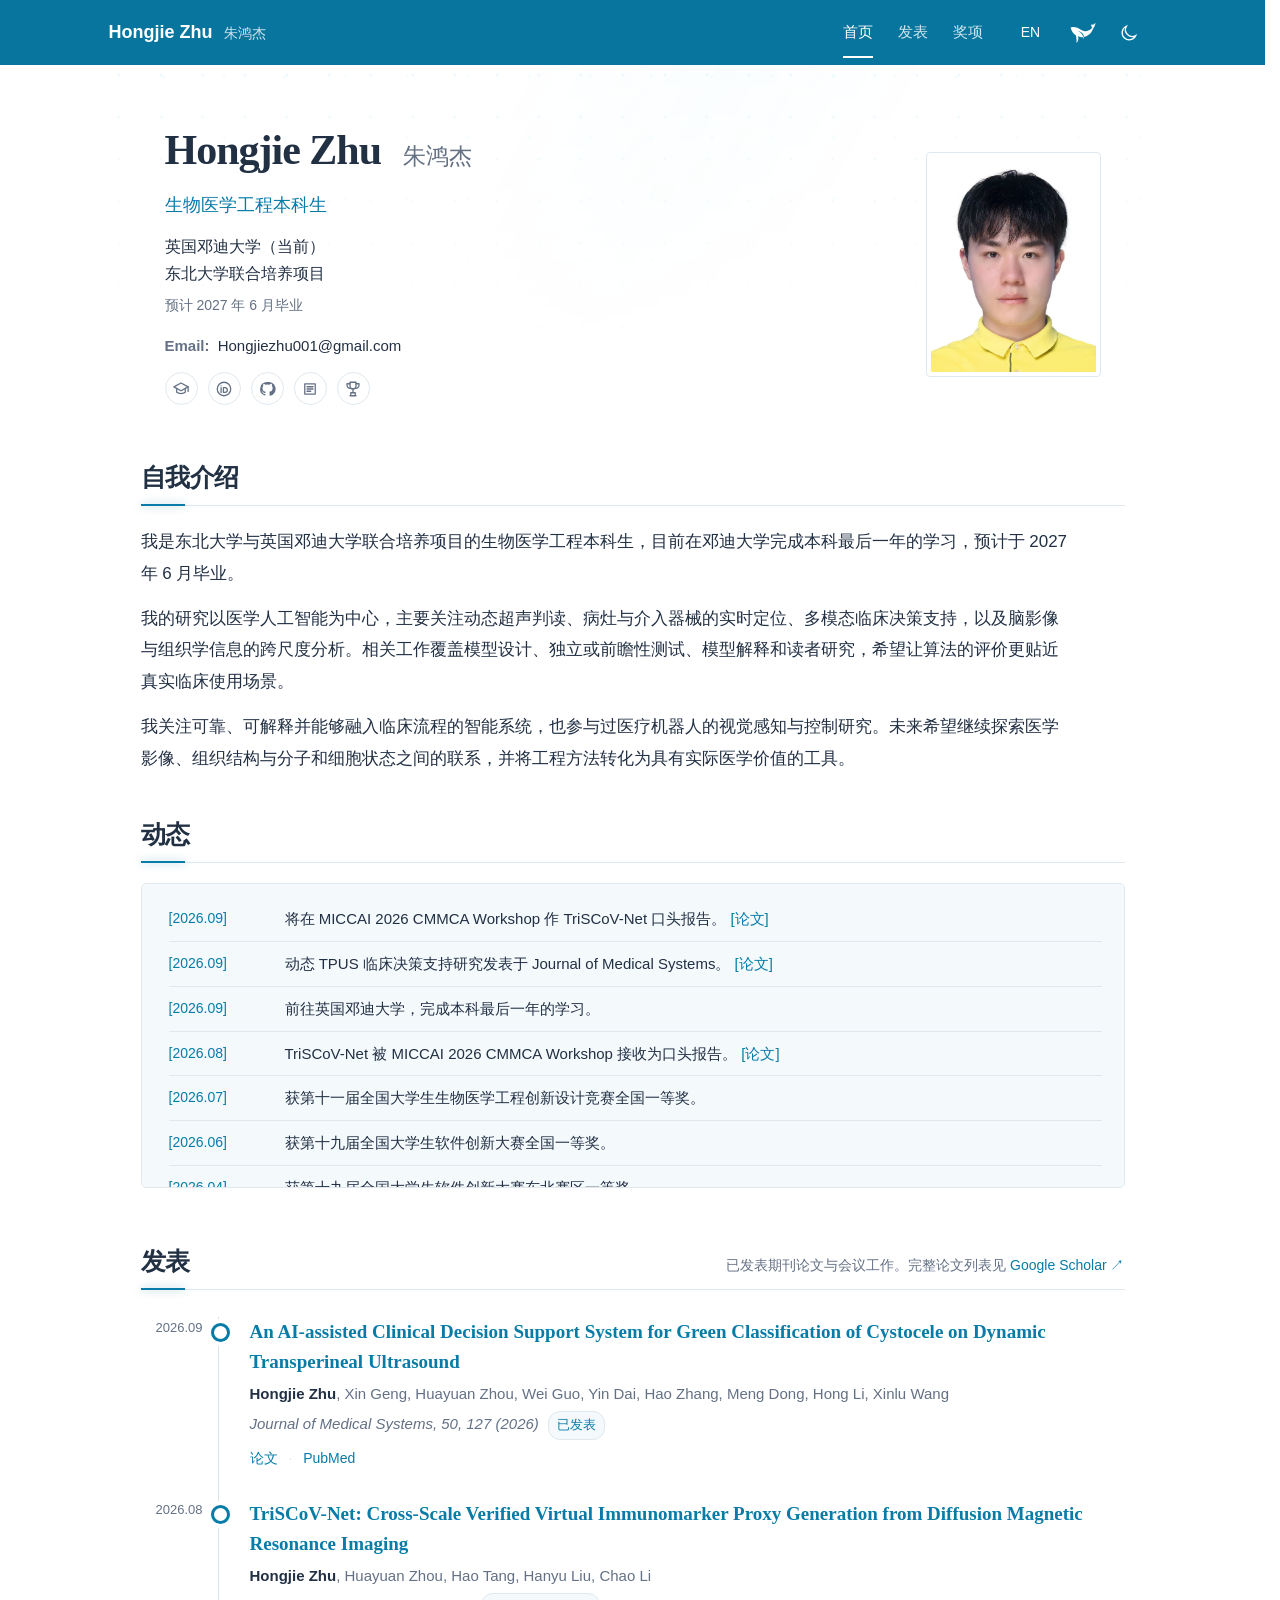
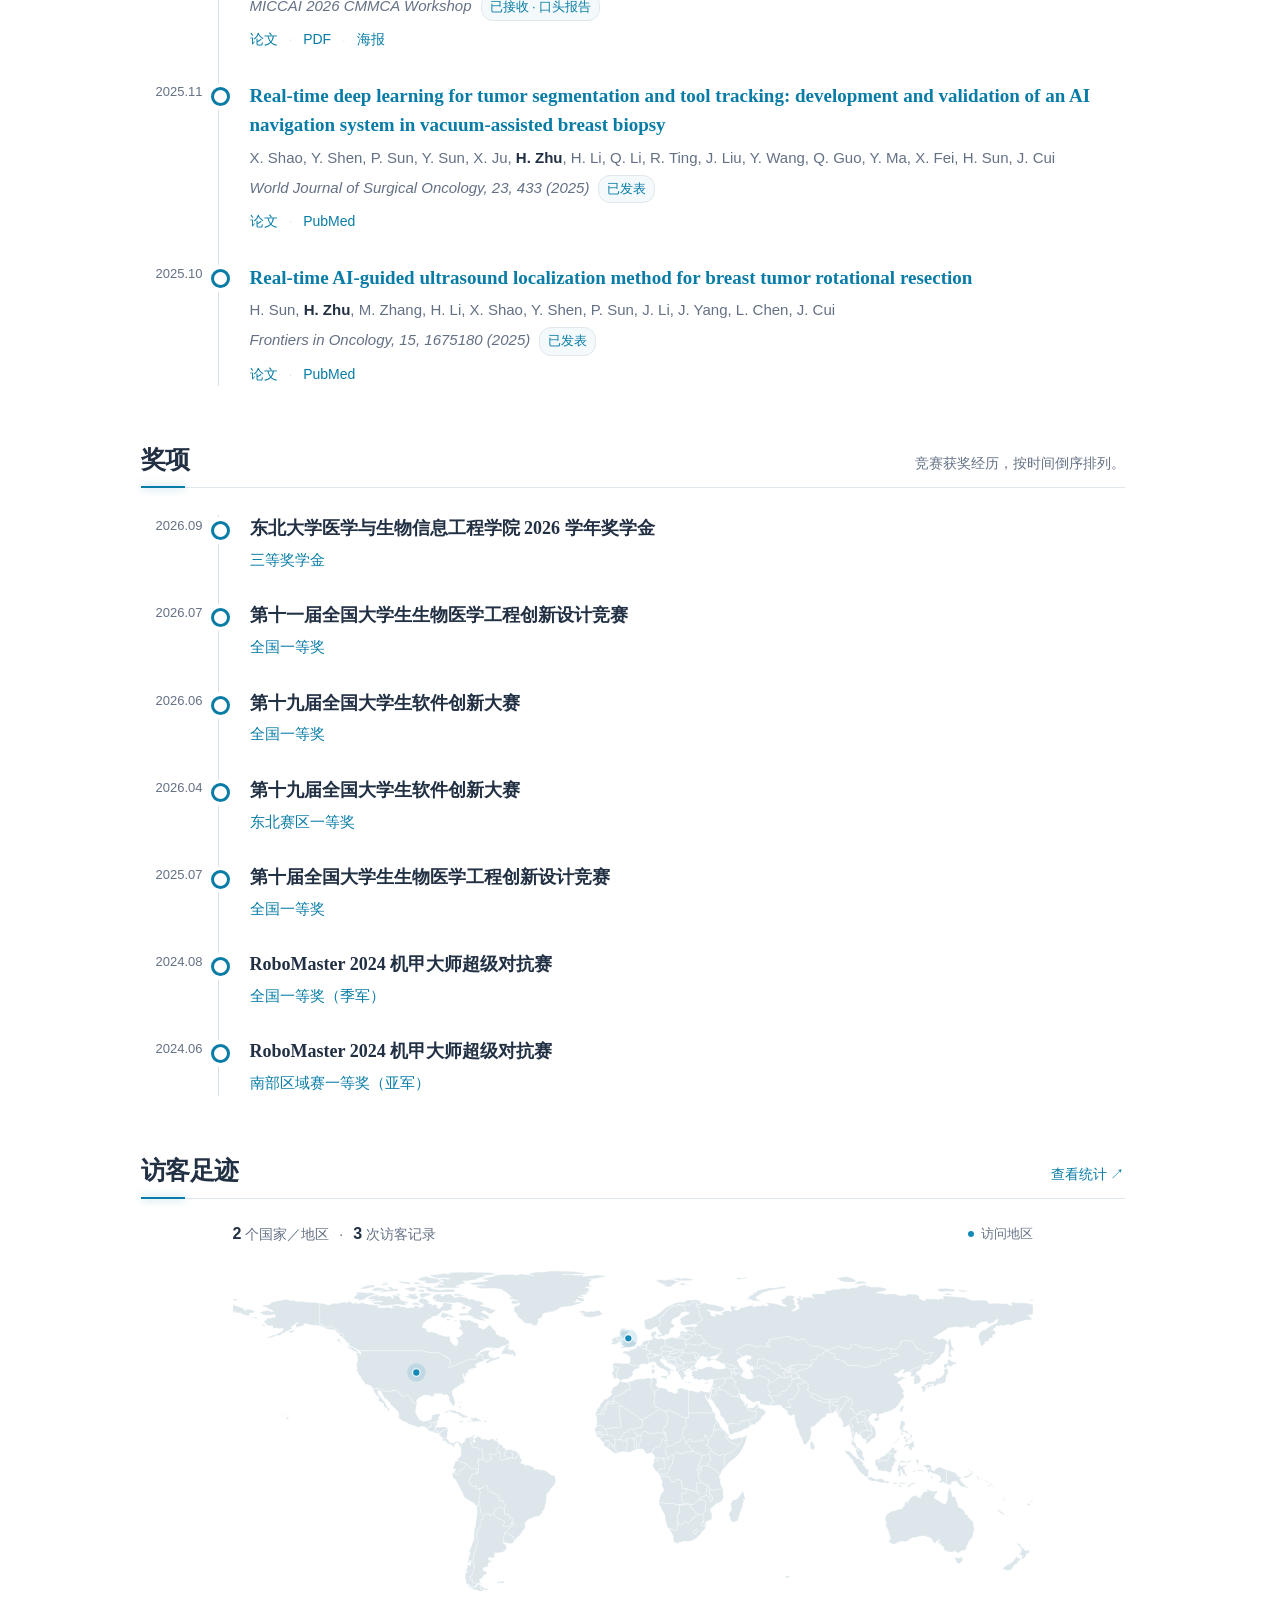
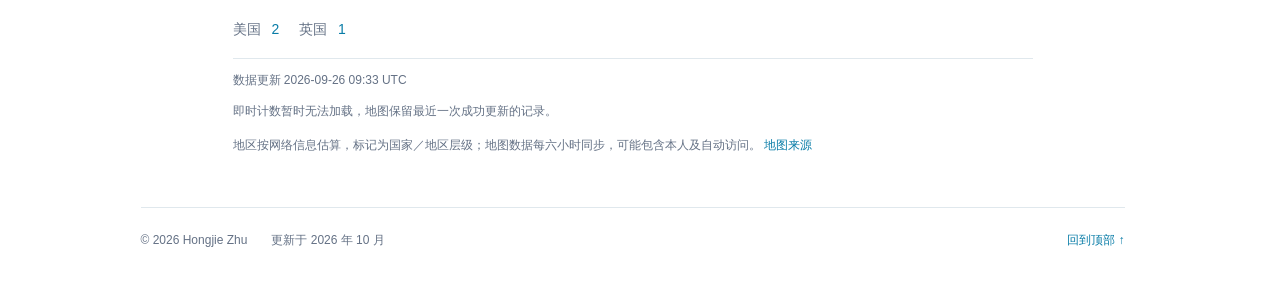
==== zh/index.html @ 6c7c734a "Remove control hover tiles and secondary homepage entrance animation" ====
<!DOCTYPE html>
<html lang="zh-CN" data-theme="light"><head><meta charset="utf-8"><meta name="viewport" content="width=device-width,initial-scale=1"><meta name="theme-color" content="#ffffff"><meta name="description" content="朱鸿杰，东北大学与英国邓迪大学联合培养生物医学工程本科生，目前在邓迪大学学习。研究方向为医学人工智能与医学影像。"><title>朱鸿杰的个人主页 | Hongjie Zhu</title><link rel="canonical" href="https://hongjie-zhu.github.io/zh/"><link rel="icon" type="image/svg+xml" href="../assets/favicon.svg"><script>(function(){try{var m=localStorage.getItem('hz-theme');document.documentElement.dataset.theme=m||(matchMedia('(prefers-color-scheme: dark)').matches?'dark':'light');}catch(e){}})();</script><link rel="stylesheet" href="../styles.css?v=7588e8929e"><script defer src="../app.js?v=007b55845a"></script><link rel="alternate" hreflang="en" href="https://hongjie-zhu.github.io/"><link rel="alternate" hreflang="zh-CN" href="https://hongjie-zhu.github.io/zh/"><link rel="alternate" hreflang="x-default" href="https://hongjie-zhu.github.io/"><meta property="og:type" content="website"><meta property="og:site_name" content="Hongjie Zhu · 朱鸿杰"><meta property="og:title" content="朱鸿杰的个人主页 | Hongjie Zhu"><meta property="og:description" content="朱鸿杰，东北大学与英国邓迪大学联合培养生物医学工程本科生，目前在邓迪大学学习。研究方向为医学人工智能与医学影像。"><meta property="og:url" content="https://hongjie-zhu.github.io/zh/"><meta property="og:locale" content="zh_CN"><script type="application/ld+json">{"@context": "https://schema.org", "@type": "ProfilePage", "url": "https://hongjie-zhu.github.io/zh/", "name": "朱鸿杰的个人主页 | Hongjie Zhu", "inLanguage": "zh-CN", "mainEntity": {"@type": "Person", "@id": "https://hongjie-zhu.github.io/#hongjie-zhu", "name": "Hongjie Zhu", "alternateName": "朱鸿杰", "url": "https://hongjie-zhu.github.io/", "image": "https://hongjie-zhu.github.io/assets/hongjie-zhu.jpg", "email": "mailto:hongjiezhu001@gmail.com", "sameAs": ["https://github.com/TTTiankun", "https://scholar.google.co.uk/citations?user=rkhNRc4AAAAJ&hl=en", "https://orcid.org/0009-0009-0659-2012", "https://openreview.net/profile?id=~Hongjie_Zhu2"], "description": "朱鸿杰，东北大学与英国邓迪大学联合培养生物医学工程本科生，目前在邓迪大学学习。研究方向为医学人工智能与医学影像。", "affiliation": [{"@type": "CollegeOrUniversity", "name": "University of Dundee"}, {"@type": "CollegeOrUniversity", "name": "Northeastern University"}], "knowsAbout": ["Medical artificial intelligence", "Ultrasound imaging", "Medical imaging"]}}</script><link rel="stylesheet" href="../academic.css?v=309079df44"><script defer src="../visitor-map.js?v=ad8a6054bc"></script><script defer src="../single-page.js?v=20260926c"></script><script>(function(){try{if(!sessionStorage.getItem('hongjie-whale-intro-seen-v1')&&!matchMedia('(prefers-reduced-motion: reduce)').matches)document.documentElement.classList.add('whale-intro-pending')}catch(e){}})();</script><script defer src="../intro-whale.js?v=3467a42bf1"></script></head><body id="top" data-single-page="true"><div class="whale-intro" id="whale-intro" aria-hidden="true"><canvas id="whale-canvas" aria-hidden="true"></canvas><button class="intro-skip" id="intro-skip" type="button">跳过</button><div class="intro-brand"><strong>Hongjie Zhu · 朱鸿杰</strong><span>医学人工智能 · 医学影像 · 智能系统</span><i aria-hidden="true"></i></div><div class="intro-depth" aria-hidden="true">深海数据 · 生命智能</div></div><a class="skip" href="#main">跳至正文</a><header class="site-header"><div class="header-inner"><a class="site-name" href="#home">Hongjie Zhu <span lang="zh-CN">朱鸿杰</span></a><nav aria-label="主导航"><a href="#home" aria-current="location">首页</a><a href="#publications">发表</a><a href="#awards">奖项</a></nav><div class="preferences"><button id="language-toggle" type="button">EN</button><button class="replay-whale" id="intro-replay" type="button" aria-label="重播数字鲸鱼开场" title="重播数字鲸鱼开场"><svg viewBox="0 0 36 30" aria-hidden="true"><path class="whale-silhouette" fill-rule="evenodd" d="M2 8C6 6 11 8 16 11C22 14.5 27 12 30 8C28.5 7 28.5 5 29 3.7C31 5 32 4 34 1.8C33.8 5 32.5 7.6 31 9.4C28.5 16 23 20 17 20.5C14.5 20.8 12.8 20 11.4 19C12.8 22.8 11.8 26 9.5 28C10.3 24 9.2 20.5 8.8 18C5.5 16.5 3.2 12.8 2 8ZM10.8 12.1C14.6 13.3 18.6 17.3 18.9 23.1C20.1 20.1 18.4 16.1 16.1 14.5C14.3 13.1 12.4 12.3 10.8 12.1Z"/></svg></button><button id="theme-toggle" type="button"><svg aria-hidden="true" viewBox="0 0 24 24"><path class="moon-icon" d="M20.1 15.1A8.2 8.2 0 0 1 8.9 3.9 8.5 8.5 0 1 0 20.1 15.1Z"></path><g class="sun-icon"><circle cx="12" cy="12" r="4"></circle><path d="M12 2v2m0 16v2M2 12h2m16 0h2M5 5l1.5 1.5m11 11L19 19M5 19l1.5-1.5m11-11L19 5"></path></g></svg></button></div></div></header><main class="page" id="main"><section class="nav-section home-content" id="home"><section class="academic-profile"><div class="identity"><h1>Hongjie Zhu <span lang="zh-CN">朱鸿杰</span></h1><p class="identity-role">生物医学工程本科生</p><p class="identity-affiliation"><a href="https://www.dundee.ac.uk/" target="_blank" rel="noopener noreferrer">英国邓迪大学</a>（当前）<br><a href="https://www.neu.edu.cn/" target="_blank" rel="noopener noreferrer">东北大学</a>联合培养项目</p><p class="identity-programme">预计 2027 年 6 月毕业</p><p class="identity-email"><span>Email:</span> Hongjiezhu001@gmail.com</p><div class="profile-icons"><a class="profile-icon" href="https://scholar.google.co.uk/citations?user=rkhNRc4AAAAJ&hl=en" aria-label="Google Scholar" title="Google Scholar" target="_blank" rel="noopener noreferrer"><svg viewBox="0 0 24 24" aria-hidden="true"><path d="M2.5 9.2 12 4l9.5 5.2L12 14.4 2.5 9.2Z"/><path d="M6.3 11.3v5.1c2.9 2.2 8.5 2.2 11.4 0v-5.1M21.5 9.3v6"/></svg></a><a class="profile-icon" href="https://orcid.org/0009-0009-0659-2012" aria-label="ORCID" title="ORCID" target="_blank" rel="noopener noreferrer"><svg viewBox="0 0 24 24" aria-hidden="true"><circle cx="12" cy="12" r="9"/><path d="M8.1 10.2v6.3M8.1 7.7h.01M11.2 10.2h2.1a3.15 3.15 0 0 1 0 6.3h-2.1v-6.3Z"/></svg></a><a class="profile-icon" href="https://github.com/TTTiankun" aria-label="GitHub" title="GitHub" target="_blank" rel="noopener noreferrer"><svg viewBox="0 0 24 24" aria-hidden="true"><path d="M12 2.8a9.2 9.2 0 0 0-2.9 17.9c.5.1.7-.2.7-.5v-1.8c-2.8.6-3.4-1.2-3.4-1.2-.5-1.2-1.1-1.5-1.1-1.5-.9-.6.1-.6.1-.6 1 0 1.6 1.1 1.6 1.1.9 1.6 2.4 1.1 2.9.9.1-.7.4-1.1.7-1.4-2.3-.3-4.6-1.1-4.6-5.1 0-1.1.4-2.1 1.1-2.8-.1-.3-.5-1.3.1-2.7 0 0 .9-.3 2.9 1.1a10 10 0 0 1 5.3 0c2-1.4 2.9-1.1 2.9-1.1.6 1.4.2 2.4.1 2.7.7.8 1.1 1.7 1.1 2.8 0 4-2.4 4.8-4.7 5.1.4.3.7 1 .7 1.9v3c0 .3.2.6.7.5A9.2 9.2 0 0 0 12 2.8Z"/></svg></a><a class="profile-icon" href="https://openreview.net/profile?id=~Hongjie_Zhu2" aria-label="OpenReview" title="OpenReview" target="_blank" rel="noopener noreferrer"><svg viewBox="0 0 24 24" aria-hidden="true"><path d="M5 5.3h14v13.4H5z"/><path d="M8 9h8M8 12h8M8 15h5"/></svg></a><a class="profile-icon" href="#awards" aria-label="奖项" title="奖项"><svg viewBox="0 0 24 24" aria-hidden="true"><path d="M8 3h8v5a4 4 0 0 1-8 0V3Z"/><path d="M8 5H4v2a4 4 0 0 0 4.5 4M16 5h4v2a4 4 0 0 1-4.5 4M12 12v5M8 21h8M9 17h6v4H9z"/></svg></a></div></div><figure class="identity-photo"><img class="portrait" src="../assets/hongjie-zhu.jpg" width="1102" height="1417" alt="Hongjie Zhu / 朱鸿杰" fetchpriority="high"></figure></section><section class="section biography-section"><h2>自我介绍</h2><p>我是东北大学与英国邓迪大学联合培养项目的生物医学工程本科生，目前在邓迪大学完成本科最后一年的学习，预计于 2027 年 6 月毕业。</p><p>我的研究以医学人工智能为中心，主要关注动态超声判读、病灶与介入器械的实时定位、多模态临床决策支持，以及脑影像与组织学信息的跨尺度分析。相关工作覆盖模型设计、独立或前瞻性测试、模型解释和读者研究，希望让算法的评价更贴近真实临床使用场景。</p><p>我关注可靠、可解释并能够融入临床流程的智能系统，也参与过医疗机器人的视觉感知与控制研究。未来希望继续探索医学影像、组织结构与分子和细胞状态之间的联系，并将工程方法转化为具有实际医学价值的工具。</p></section><section class="section news-section"><h2>动态</h2><div class="news-scroll" tabindex="0" aria-label="动态列表"><ul><li><time datetime="2026.09">[2026.09]</time><p>将在 MICCAI 2026 CMMCA Workshop 作 TriSCoV-Net 口头报告。 <a href="https://papers.miccai.org/miccai-2026-sat/CMMCA_010.html" target="_blank" rel="noopener noreferrer">[论文]</a></p></li><li><time datetime="2026.09">[2026.09]</time><p>动态 TPUS 临床决策支持研究发表于 Journal of Medical Systems。 <a href="https://doi.org/10.1007/s10916-026-02453-7" target="_blank" rel="noopener noreferrer">[论文]</a></p></li><li><time datetime="2026.09">[2026.09]</time><p>前往英国邓迪大学，完成本科最后一年的学习。</p></li><li><time datetime="2026.08">[2026.08]</time><p>TriSCoV-Net 被 MICCAI 2026 CMMCA Workshop 接收为口头报告。 <a href="https://papers.miccai.org/miccai-2026-sat/CMMCA_010.html" target="_blank" rel="noopener noreferrer">[论文]</a></p></li><li><time datetime="2026.07">[2026.07]</time><p>获第十一届全国大学生生物医学工程创新设计竞赛全国一等奖。</p></li><li><time datetime="2026.06">[2026.06]</time><p>获第十九届全国大学生软件创新大赛全国一等奖。</p></li><li><time datetime="2026.04">[2026.04]</time><p>获第十九届全国大学生软件创新大赛东北赛区一等奖。</p></li><li><time datetime="2025.11">[2025.11]</time><p>参与的 AI 导航研究发表于 World Journal of Surgical Oncology。 <a href="https://doi.org/10.1186/s12957-025-04087-4" target="_blank" rel="noopener noreferrer">[论文]</a></p></li><li><time datetime="2025.10">[2025.10]</time><p>参与的实时超声定位研究发表于 Frontiers in Oncology。 <a href="https://doi.org/10.3389/fonc.2025.1675180" target="_blank" rel="noopener noreferrer">[论文]</a></p></li><li><time datetime="2025.07">[2025.07]</time><p>获第十届全国大学生生物医学工程创新设计竞赛全国一等奖。</p></li><li><time datetime="2024.08">[2024.08]</time><p>获 RoboMaster 2024 机甲大师超级对抗赛全国一等奖（季军）。</p></li><li><time datetime="2024.06">[2024.06]</time><p>获 RoboMaster 2024 机甲大师超级对抗赛南部区域赛一等奖（亚军）。</p></li><li><time datetime="2023.08">[2023.08]</time><p>进入东北大学，开始生物医学工程专业学习。</p></li></ul></div></section></section><section class="nav-section section timeline-section" id="publications"><div class="section-title"><h2>发表</h2><p>已发表期刊论文与会议工作。完整论文列表见 <a href="https://scholar.google.co.uk/citations?user=rkhNRc4AAAAJ&hl=en" target="_blank" rel="noopener noreferrer">Google Scholar ↗</a></p></div><ol class="academic-timeline"><li><time datetime="2026.09">2026.09</time><article><h3>An AI-assisted Clinical Decision Support System for Green Classification of Cystocele on Dynamic Transperineal Ultrasound</h3><p class="timeline-authors"><strong>Hongjie Zhu</strong>, Xin Geng, Huayuan Zhou, Wei Guo, Yin Dai, Hao Zhang, Meng Dong, Hong Li, Xinlu Wang</p><p class="timeline-venue"><em>Journal of Medical Systems, 50, 127 (2026)</em><span class="timeline-status">已发表</span></p><div class="timeline-links"><a href="https://doi.org/10.1007/s10916-026-02453-7" target="_blank" rel="noopener noreferrer">论文</a><span aria-hidden="true"> · </span><a href="https://pubmed.ncbi.nlm.nih.gov/42678584/" target="_blank" rel="noopener noreferrer">PubMed</a></div></article></li><li><time datetime="2026.08">2026.08</time><article><h3>TriSCoV-Net: Cross-Scale Verified Virtual Immunomarker Proxy Generation from Diffusion Magnetic Resonance Imaging</h3><p class="timeline-authors"><strong>Hongjie Zhu</strong>, Huayuan Zhou, Hao Tang, Hanyu Liu, Chao Li</p><p class="timeline-venue"><em>MICCAI 2026 CMMCA Workshop</em><span class="timeline-status">已接收 · 口头报告</span></p><div class="timeline-links"><a href="https://papers.miccai.org/miccai-2026-sat/CMMCA_010.html" target="_blank" rel="noopener noreferrer">论文</a><span aria-hidden="true"> · </span><a href="https://papers.miccai.org/miccai-2026-sat/paper/CMMCA2026_010.pdf" target="_blank" rel="noopener noreferrer">PDF</a><span aria-hidden="true"> · </span><a href="https://cmmca.github.io/CMMCA2026/poster/10-ID-10_TriSCoV-Net%20Cross-Scale%20Verified%20Virtual%20Immunomarker%20Proxy%20Generation%20from%20Diffusion%20Magnetic%20Resonance%20Imaging.pdf" target="_blank" rel="noopener noreferrer">海报</a></div></article></li><li><time datetime="2025.11">2025.11</time><article><h3>Real-time deep learning for tumor segmentation and tool tracking: development and validation of an AI navigation system in vacuum-assisted breast biopsy</h3><p class="timeline-authors">X. Shao, Y. Shen, P. Sun, Y. Sun, X. Ju, <strong>H. Zhu</strong>, H. Li, Q. Li, R. Ting, J. Liu, Y. Wang, Q. Guo, Y. Ma, X. Fei, H. Sun, J. Cui</p><p class="timeline-venue"><em>World Journal of Surgical Oncology, 23, 433 (2025)</em><span class="timeline-status">已发表</span></p><div class="timeline-links"><a href="https://doi.org/10.1186/s12957-025-04087-4" target="_blank" rel="noopener noreferrer">论文</a><span aria-hidden="true"> · </span><a href="https://pubmed.ncbi.nlm.nih.gov/41225484/" target="_blank" rel="noopener noreferrer">PubMed</a></div></article></li><li><time datetime="2025.10">2025.10</time><article><h3>Real-time AI-guided ultrasound localization method for breast tumor rotational resection</h3><p class="timeline-authors">H. Sun, <strong>H. Zhu</strong>, M. Zhang, H. Li, X. Shao, Y. Shen, P. Sun, J. Li, J. Yang, L. Chen, J. Cui</p><p class="timeline-venue"><em>Frontiers in Oncology, 15, 1675180 (2025)</em><span class="timeline-status">已发表</span></p><div class="timeline-links"><a href="https://doi.org/10.3389/fonc.2025.1675180" target="_blank" rel="noopener noreferrer">论文</a><span aria-hidden="true"> · </span><a href="https://pubmed.ncbi.nlm.nih.gov/41211448/" target="_blank" rel="noopener noreferrer">PubMed</a></div></article></li></ol></section><section class="nav-section section timeline-section" id="awards"><div class="section-title"><h2>奖项</h2><p>竞赛获奖经历，按时间倒序排列。</p></div><ol class="academic-timeline award-timeline"><li><time datetime="2026.09">2026.09</time><article><h3>东北大学医学与生物信息工程学院 2026 学年奖学金</h3><p class="timeline-venue">三等奖学金</p></article></li><li><time datetime="2026.07">2026.07</time><article><h3>第十一届全国大学生生物医学工程创新设计竞赛</h3><p class="timeline-venue">全国一等奖</p></article></li><li><time datetime="2026.06">2026.06</time><article><h3>第十九届全国大学生软件创新大赛</h3><p class="timeline-venue">全国一等奖</p></article></li><li><time datetime="2026.04">2026.04</time><article><h3>第十九届全国大学生软件创新大赛</h3><p class="timeline-venue">东北赛区一等奖</p></article></li><li><time datetime="2025.07">2025.07</time><article><h3>第十届全国大学生生物医学工程创新设计竞赛</h3><p class="timeline-venue">全国一等奖</p></article></li><li><time datetime="2024.08">2024.08</time><article><h3>RoboMaster 2024 机甲大师超级对抗赛</h3><p class="timeline-venue">全国一等奖（季军）</p></article></li><li><time datetime="2024.06">2024.06</time><article><h3>RoboMaster 2024 机甲大师超级对抗赛</h3><p class="timeline-venue">南部区域赛一等奖（亚军）</p></article></li></ol></section><section aria-labelledby="visitors-title" class="section visitors-section" id="visitors"><div class="section-title"><h2 id="visitors-title">访客足迹</h2><a href="https://info.flagcounter.com/6R7o" rel="noopener noreferrer" target="_blank">查看统计 ↗</a></div>
<div class="minimal-map" data-stats-url="https://raw.githubusercontent.com/hongjie-zhu/hongjie-zhu.github.io/main/assets/visitor-stats.json"><div class="map-meta"><p><strong id="country-total">2</strong> 个国家／地区<span class="meta-divider">·</span><strong id="visit-total">3</strong> 次访客记录</p><span class="map-legend"><i aria-hidden="true"></i>访问地区</span></div>
<svg aria-labelledby="map-title map-desc" class="visitor-map" role="img" viewbox="0 0 960 400"><title id="map-title">访客国家与地区</title><desc id="map-desc">蓝色标记表示已有访问记录的国家与地区，下方列表提供相同信息。</desc><use class="map-land" href="../assets/world-land.svg#land"></use><g id="visitor-markers"><g class="map-marker" data-country="US" transform="translate(220.0,125.4)"><title>美国: 2</title><circle class="marker-halo" r="11"></circle><circle class="marker-dot" r="4.5"></circle></g><g class="map-marker" data-country="GB" transform="translate(474.4,84.4)"><title>英国: 1</title><circle class="marker-halo" r="11"></circle><circle class="marker-dot" r="4.5"></circle></g></g></svg>
<ul class="visitor-countries" id="visitor-country-list"><li><button data-country="US" type="button">美国 <span>2</span></button></li><li><button data-country="GB" type="button">英国 <span>1</span></button></li></ul>
<div class="map-foot"><p>数据更新 <time datetime="2026-09-26T09:33:33+00:00" id="map-updated">2026-09-26 09:33 UTC</time></p><a aria-label="Flag Counter 浏览次数统计" class="visitor-widget integrated-counter" href="https://info.flagcounter.com/6R7o" rel="noopener noreferrer" target="_blank"><img alt="首页浏览次数统计" decoding="async" id="visitor-counter" loading="eager" src="https://s01.flagcounter.com/mini/6R7o/bg_FFFFFF/txt_647185/border_FFFFFF/flags_0/"/></a></div><p class="counter-error" hidden="" role="status">即时计数暂时无法加载，地图保留最近一次成功更新的记录。</p></div>
<p class="small-note">地区按网络信息估算，标记为国家／地区层级；地图数据每六小时同步，可能包含本人及自动访问。 <a href="../assets/MAP-SOURCES.txt">地图来源</a></p></section></main><footer class="site-footer"><div><span>© 2026 Hongjie Zhu</span><span>更新于 2026 年 10 月</span><a class="back-to-top" href="#top">回到顶部 ↑</a></div></footer></body></html>
---- styles.css ----
:root{color-scheme:light;--bg:#fff;--text:#223044;--muted:#647185;--blue:#087ca7;--line:#e0e8ed;--wash:#f4f9fc;--header:rgba(255,255,255,.96)}
:root[data-theme=dark]{color-scheme:dark;--bg:#141d28;--text:#e1e8ef;--muted:#a4b3c4;--blue:#73c9ed;--line:#31404f;--wash:#1b2937;--header:rgba(20,29,40,.96)}
*{box-sizing:border-box}html{scroll-behavior:smooth;scroll-padding-top:95px}body{margin:0;background:var(--bg);color:var(--text);font:16px/1.75 -apple-system,BlinkMacSystemFont,"Segoe UI","Microsoft YaHei",sans-serif}a{color:var(--blue);text-decoration:none;text-underline-offset:4px}a:hover{text-decoration:underline}button{font:inherit;cursor:pointer}a,button{-webkit-tap-highlight-color:transparent}:focus-visible{outline:2px solid var(--blue);outline-offset:5px}img{display:block;max-width:100%;height:auto}h1,h2,h3,p,figure{margin:0}h1{font-size:29px;line-height:1.3;font-weight:650;letter-spacing:-.6px}h2{font-size:23px;line-height:1.4;font-weight:620;letter-spacing:-.35px}h3{font-size:17px;line-height:1.6;font-weight:600}p+p{margin-top:14px}.skip{position:absolute;top:-100px;left:15px;padding:8px;background:var(--bg);z-index:20}.skip:focus{top:8px}.site-header{border-bottom:1px solid var(--line);background:var(--header)}.header-inner{max-width:1160px;margin:auto;min-height:79px;display:flex;align-items:center;gap:26px;padding:12px 28px}.site-name{margin-right:auto;color:var(--text);font-size:19px;font-weight:650;white-space:nowrap}.site-name span{font-size:14px;font-weight:400;margin-left:7px;color:var(--muted)}nav{display:flex;gap:25px}.site-header nav a{font-size:15px;color:var(--muted);padding:10px 0}.site-header nav a[aria-current]{color:var(--blue);box-shadow:0 2px var(--blue)}.preferences{display:flex;align-items:center;gap:8px}.preferences button{border:0;background:transparent;color:var(--text);min-width:38px;min-height:40px;padding:6px;font-size:14px}.preferences button:hover{background:var(--wash);border-radius:5px}.preferences svg{display:block;width:20px;height:20px;fill:none;stroke:currentColor;stroke-width:1.6}.sun-icon{display:none}[data-theme=dark] .moon-icon{display:none}[data-theme=dark] .sun-icon{display:block}.page{max-width:1104px;margin:0 auto;padding:58px 28px 0}.profile{display:grid;grid-template-columns:218px minmax(0,1fr);gap:48px;align-items:start}.portrait{width:190px;height:244px;object-fit:cover;border-radius:4px;margin:0 auto}.portrait-column{text-align:center}.profile-name{font-size:19px;font-weight:650;margin-top:15px}.profile-name span{display:block;font-size:16px;font-weight:400}.profile-role{font-size:14px;color:var(--muted);margin-top:5px}.profile-links{display:flex;justify-content:center;gap:18px;margin-top:10px;font-size:14px}.bio h1{margin-bottom:21px}.bio p{line-height:1.85}.education-line{color:var(--muted);font-size:14px;padding-top:6px}.education-line a{color:var(--blue)}.section{margin-top:46px}.section>h2,.section-title{margin-bottom:21px}.directions{display:grid;grid-template-columns:repeat(4,minmax(0,1fr));gap:22px}.direction{border-top:2px solid var(--blue);padding-top:13px;color:var(--text)}.direction:hover{text-decoration:none}.direction:hover h3{text-decoration:underline;text-underline-offset:4px}.direction h3{font-size:16px;color:var(--blue);margin-bottom:8px}.direction p{font-size:14px;color:var(--muted);line-height:1.7}.news-list{border-top:1px solid var(--line)}.news-item{display:grid;grid-template-columns:98px minmax(0,1fr);gap:20px;padding:11px 0;border-bottom:1px solid var(--line);font-size:14px;line-height:1.75}.news-item time{color:var(--muted);font-variant-numeric:tabular-nums}.section-title{display:flex;align-items:baseline;justify-content:space-between;gap:20px}.section-title>a{font-size:14px}.work-entry{display:grid;grid-template-columns:208px minmax(0,1fr);gap:27px;margin-top:30px}.work-thumb{background:white;border:1px solid var(--line);align-self:start;padding:8px;border-radius:3px;min-height:145px;display:flex;align-items:center;justify-content:center}.work-thumb img{width:100%;max-height:175px;object-fit:contain}.authors{font-size:14px;color:var(--muted);line-height:1.65;margin-top:8px}.authors strong{color:var(--text);font-weight:600}.venue{font-size:14px;color:var(--muted);margin-top:5px}.paper-status{display:inline-block;color:var(--blue);font-size:12px;background:var(--wash);border:1px solid var(--line);padding:0 6px;margin:2px 0 2px 5px;border-radius:3px;white-space:nowrap}.work-description{font-size:14px;line-height:1.75;margin-top:9px}.entry-links{display:flex;flex-wrap:wrap;gap:9px;font-size:14px;margin-top:9px}.robotics-diagram{flex-direction:column;background:var(--wash);color:var(--blue);font-size:12px;letter-spacing:1.4px;padding:18px;line-height:1.5;min-height:156px}.robotics-diagram b{font-size:16px;font-weight:400;margin:2px}.visitor-widget{display:inline-block;background:white;padding:12px;border:1px solid var(--line);border-radius:4px;max-width:100%}.visitor-widget img{max-width:100%;height:auto;min-height:65px}.small-note{font-size:12px;color:var(--muted);margin-top:12px;max-width:620px}.counter-error{font-size:14px;color:var(--muted)}.site-footer{max-width:1048px;margin:52px auto 0;border-top:1px solid var(--line);padding:22px 0 30px}.site-footer>div{display:flex;gap:24px;font-size:12px;color:var(--muted)}.site-footer a{margin-left:auto}.page-intro{margin-bottom:32px}.page-intro>p{color:var(--muted);margin-top:14px;max-width:780px}.publication-entry{margin-top:24px;padding-bottom:24px;border-bottom:1px solid var(--line)}.publication-entry h3{font-size:17px}.publication-entry h3 a{color:var(--text)}.publication-entry h3 a:hover{color:var(--blue)}.publication-year h2{color:var(--blue);font-size:20px}.research-index{flex-wrap:wrap;gap:12px 25px;padding:15px 0;border-top:1px solid var(--line);border-bottom:1px solid var(--line);font-size:14px}.research-area{margin-top:47px}.area-summary{color:var(--muted);margin-top:-9px}.research-project{margin-top:30px}.research-project h3{font-size:19px}.project-meta{color:var(--muted);font-size:13px;margin-top:7px!important;margin-bottom:15px}.research-project>p:not(.project-meta){font-size:15px;line-height:1.85}.research-figure{max-width:740px;margin:24px auto}.research-figure img{padding:12px;background:#fff;border:1px solid var(--line);width:100%}figcaption{font-size:13px;color:var(--muted);margin-top:10px}.direction-status{font-size:13px;color:var(--blue);margin-top:-10px;margin-bottom:15px}.scale-sequence{list-style:none;padding:0;display:grid;grid-template-columns:repeat(4,minmax(0,1fr));gap:14px;margin:25px 0}.scale-sequence li{background:var(--wash);border-top:2px solid var(--blue);padding:14px 8px;text-align:center;font-size:14px}.gallery-grid{display:grid;grid-template-columns:repeat(2,minmax(0,1fr));gap:34px 28px}.gallery-item>a{display:block;border:1px solid var(--line);padding:12px;background:#fff}.gallery-item img{height:255px;width:100%;object-fit:contain}.gallery-item figcaption{display:flex;flex-direction:column;gap:3px}.gallery-portrait{max-width:220px}.gallery-portrait img{border-radius:3px}dialog{border:1px solid var(--line);border-radius:6px;background:var(--bg);color:var(--text);max-width:95vw;width:1080px;max-height:94vh;padding:44px 22px 18px}dialog::backdrop{background:rgba(0,0,0,.77)}dialog img{margin:auto;max-height:72vh;object-fit:contain}dialog p{margin-top:12px;text-align:center;font-size:14px}#close-lightbox{position:absolute;right:9px;top:3px;border:0;background:transparent;color:var(--text);font-size:30px;width:40px;height:40px}html:has(dialog[open]){overflow:hidden}[hidden]{display:none!important}
/* Visitor map and reading improvements */
.visitors-section .section-title{margin-bottom:10px}
.visitor-intro{font-size:15px;color:var(--muted);margin-bottom:20px}
.visitor-map-panel{border:1px solid var(--line);border-radius:6px;padding:20px;background:var(--wash)}
.visitor-map-panel .visitor-widget{display:block;width:100%;max-width:800px;margin:0 auto;padding:0;border:0;border-radius:3px;overflow:hidden;background:white}
.visitor-map-panel .visitor-widget img{width:100%;height:auto;min-height:0;aspect-ratio:800/375}
.visitor-map-panel figcaption{margin-top:14px;font-size:13px;line-height:1.75;color:var(--muted);text-align:center}
.visitor-map-panel .counter-error{padding:30px 12px;text-align:center}
.news-archive>summary{cursor:pointer;color:var(--blue);font-size:14px;min-height:44px;padding:12px 0;list-style-position:inside}
.news-archive>summary:hover{text-decoration:underline;text-underline-offset:4px}
.news-archive[open]>summary{padding-bottom:14px}
.site-footer .back-to-top{margin-left:0}
.back-to-top{white-space:nowrap}
/* Responsive layouts */
html{-webkit-text-size-adjust:100%;text-size-adjust:100%}
.profile>*,.work-entry>*,.news-item>*{min-width:0}
.bio{max-width:760px}
.preferences button{min-width:44px;min-height:44px}
.site-header nav a{min-height:44px;display:flex;align-items:center;justify-content:center}
.publication-entry h3,.work-entry h3{overflow-wrap:anywhere}
.site-footer{width:calc(100% - 56px)}
@media(min-width:1600px){.page{padding-top:64px}}
@media(min-width:768px) and (max-width:1023px){
 .header-inner{gap:18px;padding-inline:28px}
 .site-name span{display:none}
 .site-header nav{gap:20px}
 .page{padding-top:38px}
 .profile{grid-template-columns:170px minmax(0,1fr);gap:32px}
 .portrait{width:160px;height:206px}
 .profile-name{font-size:18px}
 .directions{grid-template-columns:repeat(2,minmax(0,1fr));gap:25px 30px}
 .work-entry{grid-template-columns:180px minmax(0,1fr);gap:24px}
}
@media(max-width:767px){
 body{font-size:16px}
 .header-inner{padding:10px 20px 0;min-height:0;display:grid;grid-template-columns:minmax(0,1fr) auto;gap:5px 8px}
 .site-name{grid-column:1;grid-row:1;font-size:17px;margin:0}
 .site-name span{font-size:13px;margin-left:5px}
 .preferences{grid-column:2;grid-row:1;justify-self:end;gap:2px}
 .site-header nav{grid-column:1/-1;grid-row:2;display:grid;grid-template-columns:repeat(4,minmax(0,1fr));gap:6px;width:100%}
 .site-header nav a{font-size:14px;line-height:1.4;padding:10px 2px;min-height:46px}
 .site-header nav a[aria-current]{box-shadow:inset 0 -2px var(--blue)}
 .page{padding:26px 20px 0}
 .profile{grid-template-columns:1fr;gap:28px}
 .portrait-column{display:grid;grid-template-columns:104px minmax(0,1fr);grid-template-rows:auto auto auto;column-gap:22px;text-align:left;max-width:480px}
 .portrait{grid-column:1;grid-row:1/4;width:104px;height:134px;margin:0;align-self:center}
 .profile-name{grid-column:2;grid-row:1;font-size:21px;line-height:1.45;margin:0;align-self:end}
 .profile-name span{display:block;font-size:16px;margin-top:3px}
 .profile-role{grid-column:2;grid-row:2;margin:3px 0 0;font-size:14px;line-height:1.55;align-self:center}
 .profile-links{grid-column:2;grid-row:3;justify-content:flex-start;align-items:center;gap:17px;flex-wrap:wrap;margin:0;font-size:14px}
 .profile-links a{display:inline-flex;align-items:center;min-height:38px}
 .bio h1{font-size:25px;margin-bottom:15px}
 .bio p{line-height:1.85}
 .education-line{font-size:14px}
 .section{margin-top:36px}
 h2{font-size:22px}
 .section>h2,.section-title{margin-bottom:19px}
 .directions{grid-template-columns:repeat(2,minmax(0,1fr));gap:24px 20px}
 .direction h3{font-size:16px;line-height:1.5}
 .direction p{font-size:14px;line-height:1.7}
 .news-item{grid-template-columns:70px minmax(0,1fr);gap:14px;font-size:15px;line-height:1.75;padding-block:14px}
 .news-item time{font-size:13px;padding-top:2px}
 .section-title{gap:12px;flex-wrap:wrap}
 .section-title>a{font-size:14px}
 .work-entry{grid-template-columns:1fr;gap:17px;margin-top:28px}
 .work-thumb{width:100%;min-height:0;padding:12px}
 .work-thumb img{max-height:180px}
 .robotics-diagram{min-height:136px;padding:16px}
 .work-entry h3,.publication-entry h3{font-size:17px;line-height:1.6}
 .work-description{font-size:15px}
 .authors,.venue{font-size:14px}
 .entry-links{font-size:15px;gap:12px;align-items:center}
 .entry-links a{padding-block:6px}
 .page-intro h1{font-size:27px}
 .page-intro>p{font-size:16px}
 .research-index{gap:12px 22px;font-size:15px}
 .research-index a{padding-block:4px}
 .research-project h3{font-size:19px}
 .research-project>p:not(.project-meta){font-size:16px}
 .research-figure img{padding:5px}
 .gallery-grid{grid-template-columns:1fr;gap:30px}
 .gallery-item img{height:auto;max-height:300px}
 .gallery-item figcaption{font-size:14px}
 .gallery-item figcaption a{padding-block:5px}
 .scale-sequence{grid-template-columns:repeat(2,minmax(0,1fr))}
 .visitor-widget{padding:8px}
 .visitor-map-panel{padding:10px}
 .visitor-map-panel .visitor-widget{padding:0}
 .visitor-map-panel figcaption{font-size:13px;text-align:left}
 .visitor-intro{font-size:15px}
 .small-note{font-size:13px}
 .site-footer{width:calc(100% - 40px);margin:40px auto 0}
 .site-footer>div{flex-wrap:wrap;gap:8px 18px;font-size:13px}
 .site-footer a{margin-left:0}
 dialog{padding-inline:12px}
}
@media(max-width:359px){
 .header-inner{padding-inline:16px;gap:4px}
 .site-name{font-size:16px}
 .site-name span{font-size:12px;margin-left:3px}
 .preferences{gap:0}
 .site-header nav{gap:2px}
 .site-header nav a{font-size:12.5px}
 .page{padding-inline:18px}
 .portrait-column{grid-template-columns:88px minmax(0,1fr);column-gap:17px}
 .portrait{width:88px;height:114px}
 .profile-name{font-size:19px}
 .profile-name span{font-size:15px}
 .profile-links{gap:13px}
 .directions{gap:22px 16px}
 .news-item{grid-template-columns:64px minmax(0,1fr);gap:10px}
}
@media(prefers-reduced-motion:reduce){html{scroll-behavior:auto}}
@media print{.site-header,.preferences,.visitors-section,.site-footer{display:none}.page{padding:0;max-width:none}body{color:#111;background:#fff}.section{break-inside:avoid}a{color:#111}}
---- academic.css ----
/* Compact academic homepage inspired by Cheng Chen's single-page structure. */
:root{--nav:#08759e;--nav-text:#fff;--map-land:#dce6eb;--map-dot:#168ab7;--timeline:#d7e2e8;--header-height:65px}
:root[data-theme=dark]{--nav:#172d3d;--nav-text:#e6f2f8;--map-land:#354956;--map-dot:#74cef1;--timeline:#405362}
html{scroll-padding-top:calc(var(--header-height) + 20px)}
.site-header{position:sticky;top:0;z-index:30;background:var(--nav);border-bottom:0}
.header-inner{max-width:1104px;min-height:65px;padding-block:8px}
.site-header .site-name,.site-header .site-name span,.site-header nav a,.preferences button{color:var(--nav-text)}
.site-header .site-name{font-size:17px;font-weight:550}.site-header .site-name span{opacity:.8}
.site-header nav a{opacity:.82;font-size:14px}.site-header nav a[aria-current]{opacity:1;color:var(--nav-text);box-shadow:0 2px var(--nav-text)}
.preferences button:hover{background:transparent}
.page{max-width:1040px;padding-top:46px}h1,h2{font-family:Georgia,"Noto Serif SC","Songti SC",serif}
.academic-profile{display:grid;grid-template-columns:minmax(0,1fr) 185px;gap:70px;align-items:center;padding:13px 24px 12px}
.identity h1{font-size:42px;line-height:1.25;font-weight:650;letter-spacing:-1px;color:var(--text)}
.identity h1>span{font-family:-apple-system,BlinkMacSystemFont,"Segoe UI","Microsoft YaHei",sans-serif;font-size:23px;font-weight:400;letter-spacing:0;margin-left:12px;color:var(--muted);white-space:nowrap}
.identity-role{font-size:17px;color:var(--blue);font-weight:550;margin-top:13px}.identity-affiliation{line-height:1.7;margin-top:12px;font-size:15px}.identity-affiliation a{color:var(--text)}
.identity-programme{font-size:13px;color:var(--muted);margin-top:6px}.identity-email{margin-top:15px;font-size:14px}
.identity-photo{justify-self:end}.identity-photo .portrait{width:175px;height:auto;aspect-ratio:1102/1417;border:1px solid var(--line);border-radius:4px;padding:4px;background:#fff}
.profile-icons{display:flex;align-items:center;gap:10px;margin-top:13px}.profile-icon{width:33px;height:33px;border:1px solid var(--line);border-radius:50%;display:grid;place-items:center;color:var(--muted);background:var(--bg);transition:color .15s,border-color .15s,transform .15s}.profile-icon:hover{color:var(--blue);border-color:var(--blue);text-decoration:none;transform:translateY(-1px)}.profile-icon svg{width:18px;height:18px;fill:none;stroke:currentColor;stroke-width:1.7;stroke-linecap:round;stroke-linejoin:round}.profile-icon:nth-child(3) svg{fill:currentColor;stroke:none}
.biography-section{margin-top:45px}.biography-section p{line-height:1.85;font-size:16px;max-width:910px}
.section{margin-top:43px}.section>h2,.section-title{position:relative;padding-bottom:10px;border-bottom:1px solid var(--line);margin-bottom:20px}.section>h2:after,.section-title:after{content:"";position:absolute;left:0;bottom:-1px;width:44px;height:2px;background:var(--blue)}h2{font-size:25px;font-weight:650;letter-spacing:-.4px}.nav-section{scroll-margin-top:0}
.news-scroll{max-height:305px;overflow-y:auto;border:1px solid var(--line);border-radius:5px;background:var(--wash);padding:13px 22px 13px 27px;scrollbar-color:var(--blue) transparent;scrollbar-width:thin}.news-scroll:focus-visible{outline:2px solid var(--blue);outline-offset:4px}.news-scroll ul{list-style:none;margin:0;padding:0}.news-scroll li{display:grid;grid-template-columns:92px minmax(0,1fr);gap:15px;padding:8px 0;border-bottom:1px solid var(--line);font-size:14px;line-height:1.7}.news-scroll li:last-child{border-bottom:0}.news-scroll time{color:var(--blue);font-size:13px;font-variant-numeric:tabular-nums}.news-scroll p{margin:0}
.timeline-section{margin-top:56px}.timeline-section>.section-title{display:flex;align-items:baseline;justify-content:space-between;gap:24px}.timeline-section>.section-title p{font-size:13px;color:var(--muted);text-align:right}.timeline-section>.section-title h2{flex:none}
.academic-timeline{list-style:none;margin:27px 0 0 77px;padding:0 0 0 31px;border-left:1px solid var(--timeline)}.academic-timeline li{position:relative;padding:0 0 29px}.academic-timeline li:last-child{padding-bottom:0}.academic-timeline li:before{content:"";position:absolute;left:-39px;top:6px;width:13px;height:13px;border:3px solid var(--blue);background:var(--bg);border-radius:50%;box-shadow:0 0 0 4px var(--bg)}.academic-timeline time{position:absolute;right:calc(100% + 47px);top:0;width:64px;text-align:right;font-size:12px;color:var(--muted);font-variant-numeric:tabular-nums;white-space:nowrap}.academic-timeline h3{font-family:Georgia,"Noto Serif SC","Songti SC",serif;font-size:17px;line-height:1.55;color:var(--blue);font-weight:600}.timeline-authors{font-size:13px;line-height:1.65;margin-top:6px;color:var(--muted)}.timeline-authors strong{color:var(--text)}.timeline-venue{font-size:13px;color:var(--muted);margin-top:4px}.timeline-status{display:inline-block;margin-left:9px;padding:1px 7px;background:var(--wash);border:1px solid var(--line);border-radius:12px;font-size:11px;color:var(--blue)}.timeline-links{font-size:13px;margin-top:6px}.timeline-links span{padding:0 7px;color:var(--line)}.award-timeline h3{color:var(--text);font-size:16px}.award-timeline .timeline-venue{color:var(--blue);font-weight:550}
.visitors-section{margin-top:57px}.minimal-map{max-width:800px;margin:21px auto 0}.map-meta{display:flex;align-items:center;justify-content:space-between;gap:15px;font-size:13px;color:var(--muted)}.map-meta strong{color:var(--text);font-size:16px;font-weight:600}.meta-divider{padding:0 10px;color:var(--muted)}.map-legend{font-size:12px;white-space:nowrap;display:flex;align-items:center;gap:7px}.map-legend i{width:6px;height:6px;display:inline-block;background:var(--map-dot);border-radius:50%}.visitor-map{display:block;width:100%;height:auto;margin:20px 0 8px;overflow:visible}.map-land{fill:var(--map-land);stroke:var(--bg);stroke-width:.4}.marker-halo{fill:var(--map-dot);opacity:.14}.marker-dot{fill:var(--map-dot);stroke:var(--bg);stroke-width:1.4}.map-marker.is-active .marker-halo{opacity:.35}.map-marker.is-active .marker-dot{stroke-width:2.5}.visitor-countries{list-style:none;display:flex;flex-wrap:wrap;gap:6px 20px;padding:0;margin:3px 0 10px}.visitor-countries button{border:0;padding:7px 0;background:transparent;color:var(--muted);font-size:13px;min-height:34px}.visitor-countries button:hover,.visitor-countries button:focus-visible{color:var(--blue)}.visitor-countries button span{color:var(--blue);margin-left:7px;font-variant-numeric:tabular-nums}.map-foot{display:flex;justify-content:space-between;align-items:center;gap:10px;border-top:1px solid var(--line);padding-top:11px;font-size:11px;color:var(--muted)}.map-foot .visitor-widget{border:0;padding:0;border-radius:0;line-height:1;background:transparent;max-width:145px;mix-blend-mode:multiply}.map-foot .visitor-widget img{min-height:0;height:auto;max-width:145px;width:auto}[data-theme=dark] .map-foot .visitor-widget{filter:invert(1) hue-rotate(180deg);mix-blend-mode:screen}.visitors-section .small-note{margin:13px auto 0;max-width:800px;font-size:11px;line-height:1.7;color:var(--muted)}.minimal-map .counter-error{font-size:12px;margin-top:10px}
.site-footer{max-width:984px;font-size:12px}.site-footer>div{align-items:center}.site-footer .back-to-top{margin-left:auto}
@media(min-width:768px) and (max-width:1023px){.academic-profile{grid-template-columns:minmax(0,1fr) 160px;gap:35px;padding-inline:4px}.identity h1{font-size:37px}.identity h1>span{font-size:20px}.identity-photo .portrait{width:155px}}
@media(max-width:767px){.header-inner{min-height:0;padding:8px 20px 0}.site-header nav{grid-template-columns:repeat(3,minmax(0,1fr))}.site-header nav a[aria-current]{box-shadow:inset 0 -2px var(--nav-text)}.page{padding:27px 20px 0}.academic-profile{grid-template-columns:minmax(0,1fr) 100px;gap:20px;padding:0;align-items:start}.identity h1{font-size:30px;line-height:1.2;letter-spacing:-.6px}.identity h1>span{display:block;font-size:18px;margin:6px 0 0}.identity-role{font-size:14px;line-height:1.65;margin-top:12px}.identity-affiliation{font-size:14px;line-height:1.65;margin-top:10px}.identity-programme{font-size:12px;margin-top:5px;line-height:1.6}.identity-email{font-size:13px;margin-top:12px;overflow-wrap:anywhere}.identity-photo .portrait{width:100px;margin-top:4px;padding:3px}.profile-icons{gap:7px;margin-top:10px}.profile-icon{width:31px;height:31px}.profile-icon svg{width:16px;height:16px}.biography-section{margin-top:30px}.biography-section p{font-size:15px;line-height:1.85}.section{margin-top:34px}h2{font-size:23px}.section>h2,.section-title{margin-bottom:17px;padding-bottom:9px}.news-scroll{max-height:315px;padding:10px 14px}.news-scroll li{grid-template-columns:74px minmax(0,1fr);gap:9px;font-size:14px;padding:9px 0}.news-scroll time{font-size:12px}.timeline-section{margin-top:43px}.timeline-section>.section-title{display:block}.timeline-section>.section-title p{text-align:left;margin-top:7px}.academic-timeline{margin-left:0;padding-left:21px}.academic-timeline li{padding-bottom:25px}.academic-timeline li:before{left:-28px;width:12px;height:12px}.academic-timeline time{position:static;display:block;width:auto;text-align:left;margin-bottom:4px}.academic-timeline h3{font-size:16px}.timeline-authors,.timeline-venue,.timeline-links{font-size:13px}.map-meta{flex-wrap:wrap;gap:8px;font-size:12px}.map-meta strong{font-size:15px}.visitor-map{margin-top:15px}.minimal-map{margin-top:18px}.map-foot{flex-wrap:wrap;font-size:10px;gap:8px}.visitors-section .small-note{font-size:11px}.visitor-countries{gap:4px 16px}.visitor-countries button{min-height:40px}.site-footer .back-to-top{margin-left:0}}
@media(max-width:359px){.academic-profile{grid-template-columns:minmax(0,1fr) 84px;gap:15px}.identity-photo .portrait{width:84px}.identity h1{font-size:26px}.identity h1>span{font-size:17px}.header-inner{padding-inline:16px}.page{padding-inline:18px}.profile-icons{gap:5px}.profile-icon{width:29px;height:29px}}
/* Readability pass: keep the compact layout while making body copy and metadata easier to scan. */
body{font-size:17px}
.site-header .site-name{font-size:18px}.site-header nav a{font-size:15px}
.identity-role{font-size:18px}.identity-affiliation{font-size:16px}.identity-programme{font-size:14px}.identity-email{font-size:15px}.identity-email span{color:var(--muted);font-weight:600;margin-right:4px}
.biography-section p{font-size:17px;max-width:930px}
.news-scroll li{grid-template-columns:100px minmax(0,1fr);gap:16px;padding:9px 0;font-size:15px;line-height:1.72}.news-scroll time{font-size:14px}
.timeline-section>.section-title p{font-size:14px}.academic-timeline time{font-size:13px}.academic-timeline h3{font-size:19px}.timeline-authors,.timeline-venue{font-size:15px}.timeline-status{font-size:13px;padding:2px 8px}.timeline-links{font-size:14px}.award-timeline h3{font-size:18px}
.map-meta{font-size:14px}.map-legend{font-size:13px}.visitor-countries button{font-size:14px}.map-foot{font-size:12px}.visitors-section .small-note{font-size:12px}.site-footer{font-size:13px}
@media(max-width:767px){body{font-size:16px}.site-header nav a{font-size:14px}.identity-role{font-size:15px}.identity-affiliation{font-size:15px}.identity-programme{font-size:13px}.identity-email{font-size:14px}.biography-section p{font-size:16px}.news-scroll li{grid-template-columns:82px minmax(0,1fr);font-size:15px}.news-scroll time{font-size:13px}.academic-timeline h3{font-size:17px}.timeline-authors,.timeline-venue,.timeline-links{font-size:14px}.timeline-status{font-size:12px}}
@media print{.site-header,.map-foot .visitor-widget{display:none}.site-header{position:static}.map-land{fill:#ddd}.marker-dot{fill:#167ca7}}

/* Deep-sea data whale intro and restrained visual echoes. */
.whale-intro{display:none;position:fixed;inset:0;z-index:9999;overflow:hidden;background:#021522;color:#fff;opacity:1;transition:opacity .2s ease}
.whale-intro-pending .whale-intro,.whale-intro.is-active{display:block}.whale-intro.is-leaving{opacity:0;pointer-events:none}
.whale-intro canvas{position:absolute;inset:0;width:100%;height:100%}.whale-intro:after{content:"";position:absolute;inset:0;pointer-events:none;background:radial-gradient(circle at 50% 44%,transparent 0 32%,rgba(0,11,24,.16) 64%,rgba(0,8,18,.64) 100%)}
.intro-brand{position:absolute;left:50%;top:72%;z-index:2;width:min(86vw,680px);transform:translateX(-50%) scale(var(--warp-zoom,1));transform-origin:50% 40%;filter:blur(var(--warp-blur,0px));text-align:center;opacity:0;will-change:transform,opacity}.intro-brand strong{display:block;font-family:Georgia,"Noto Serif SC","Songti SC",serif;font-size:clamp(27px,4vw,51px);font-weight:500;letter-spacing:.04em;text-shadow:0 0 26px rgba(116,206,241,.45)}.intro-brand span{display:block;margin-top:9px;color:#bcecff;font-size:clamp(11px,1.25vw,15px);letter-spacing:.22em;text-transform:uppercase}.intro-brand i{display:block;width:72px;height:1px;margin:17px auto 0;background:linear-gradient(90deg,transparent,#8ce4ff,transparent);box-shadow:0 0 12px #39b9f1}
@keyframes intro-brand-in{0%,29%{opacity:0;transform:translate(-50%,18px)}48%,82%{opacity:1;transform:translate(-50%,0)}100%{opacity:0;transform:translate(-50%,-8px)}}
.intro-skip{position:absolute;z-index:3;right:max(24px,4vw);top:max(22px,4vh);border:1px solid rgba(185,235,255,.38);border-radius:999px;padding:8px 17px;background:rgba(2,29,48,.28);backdrop-filter:blur(8px);color:#d9f5ff;font-size:13px;letter-spacing:.08em;transition:background .2s,border-color .2s}.intro-skip:hover{background:rgba(36,151,192,.24);border-color:#9be4ff}.intro-skip:focus-visible{outline-color:#fff}
.intro-depth{position:absolute;z-index:2;left:max(22px,4vw);bottom:max(20px,4vh);display:flex;align-items:center;gap:10px;color:rgba(198,239,255,.55);font-size:10px;letter-spacing:.2em;text-transform:uppercase}.intro-depth:before{content:"";width:34px;height:1px;background:rgba(155,228,255,.55)}
body.intro-active{overflow:hidden}
.preferences .replay-whale svg{width:28px;height:26px;fill:currentColor;stroke:none;margin:auto}.replay-whale:hover svg{filter:drop-shadow(0 0 4px rgba(155,228,255,.5))}
.home-content{position:relative;isolation:isolate}.home-content:before{content:"";position:absolute;z-index:-1;pointer-events:none;left:-28px;right:-28px;top:-46px;height:360px;opacity:.48;background:radial-gradient(circle at 14% 24%,rgba(57,185,241,.16) 0 1px,transparent 2px),radial-gradient(circle at 82% 19%,rgba(77,225,209,.13) 0 1px,transparent 2px),linear-gradient(118deg,transparent 30%,rgba(57,185,241,.045) 50%,transparent 70%);background-size:42px 42px,61px 61px,100% 100%;mask-image:linear-gradient(to bottom,#000 0,transparent 93%)}
.section>h2:after,.section-title:after{box-shadow:0 0 8px color-mix(in srgb,var(--blue) 45%,transparent)}
.profile-icon:hover{box-shadow:0 0 0 4px color-mix(in srgb,var(--blue) 10%,transparent),0 0 16px color-mix(in srgb,var(--blue) 18%,transparent)}
.marker-dot{transform-box:fill-box;transform-origin:center;animation:map-node-pulse 3.4s ease-in-out infinite}.map-marker:nth-child(2n) .marker-dot{animation-delay:-1.2s}
@keyframes map-node-pulse{0%,100%{transform:scale(.92)}50%{transform:scale(1.14)}}
@media(max-width:767px){.intro-brand{top:69%}.intro-brand span{letter-spacing:.14em}.intro-depth{display:none}.intro-skip{right:18px;top:18px}.home-content:before{left:-20px;right:-20px;top:-27px;height:260px;opacity:.36}}
@media(max-width:359px){.site-header .site-name{font-size:15px}.site-header .site-name span{font-size:11px;margin-left:3px}.preferences button{min-width:34px;padding:3px}.preferences .replay-whale svg{width:25px;height:24px}.home-content:before{left:-18px;right:-18px}}
@media(prefers-reduced-motion:reduce){.whale-intro{display:none!important}.intro-brand,.marker-dot{animation:none}.home-content:before{opacity:.28}.profile-icon{transition:none}}
@media print{.whale-intro,.replay-whale{display:none!important}.home-content:before{display:none}}

.whale-intro.is-warping .intro-depth{opacity:0;transition:opacity .15s}.whale-intro.is-warping:after{opacity:0;transition:opacity .3s}

/* Button-led theme reveal and a forward, central whale transition. */
.theme-reveal::view-transition-old(root),.theme-reveal::view-transition-new(root){animation:none;mix-blend-mode:normal}
.theme-reveal::view-transition-old(root){z-index:1}
.theme-reveal::view-transition-new(root){z-index:2;animation:theme-circle-in .65s cubic-bezier(.22,.7,.2,1) both}
.theme-reveal #theme-toggle{view-transition-name:theme-control}
.theme-reveal::view-transition-group(theme-control){z-index:3;animation-duration:.65s}
.theme-reveal::view-transition-old(theme-control){animation:theme-control-out .25s ease both}
.theme-reveal::view-transition-new(theme-control){animation:theme-control-in .65s cubic-bezier(.2,.8,.2,1) both}
@keyframes theme-control-out{to{opacity:0;transform:rotate(80deg) scale(.5)}}
@keyframes theme-control-in{from{opacity:0;transform:rotate(-100deg) scale(.4)}60%{opacity:1;transform:rotate(12deg) scale(1.12)}to{opacity:1;transform:rotate(0) scale(1)}}
@keyframes theme-circle-in{from{clip-path:circle(0 at var(--theme-x) var(--theme-y))}to{clip-path:circle(var(--theme-radius) at var(--theme-x) var(--theme-y))}}
.theme-fading body,.theme-fading .site-header,.theme-fading .news-scroll,.theme-fading .timeline-status,.theme-fading .profile-icon,.theme-fading .section-title,.theme-fading .site-footer{transition:background-color .55s ease,color .55s ease,border-color .55s ease}
.theme-fading :is(h1,h2,h3,p,a,span,time){transition:color .55s ease}
#theme-toggle svg{overflow:visible;transition:transform .55s cubic-bezier(.2,.8,.2,1)}
#theme-toggle .moon-icon,#theme-toggle .sun-icon{display:block;transform-origin:12px 12px;transition:transform .55s cubic-bezier(.2,.8,.2,1),opacity .4s ease}
#theme-toggle .moon-icon{opacity:1;transform:rotate(0) scale(1)}
#theme-toggle .sun-icon{opacity:0;transform:rotate(-100deg) scale(.35)}
[data-theme=dark] #theme-toggle .moon-icon{opacity:0;transform:rotate(100deg) scale(.35)}
[data-theme=dark] #theme-toggle .sun-icon{opacity:1;transform:rotate(0) scale(1)}
#theme-toggle.is-switching svg{animation:theme-icon-turn .65s cubic-bezier(.2,.8,.2,1)}
@keyframes theme-icon-turn{0%{transform:rotate(-25deg) scale(.72)}55%{transform:rotate(15deg) scale(1.16)}100%{transform:rotate(0) scale(1)}}
.preferences .replay-whale{position:relative;isolation:isolate}

.preferences .replay-whale svg{transition:transform .25s ease,filter .25s ease}
@media(hover:hover){.replay-whale:hover svg{animation:whale-icon-swim 1.5s ease-in-out infinite}}
.replay-whale:focus-visible svg{animation:whale-icon-swim 1.5s ease-in-out infinite}
.preferences .replay-whale:active svg{transform:scale(.8) rotate(-12deg)}
.profile-icon svg{transition:transform .3s cubic-bezier(.2,.8,.2,1)}
.profile-icon:hover svg,.profile-icon:focus-visible svg{transform:rotate(-7deg) scale(1.12)}
.profile-icon:active svg{transform:scale(.88)}
@keyframes whale-icon-swim{0%,100%{transform:translateY(1px) rotate(-5deg)}50%{transform:translateY(-3px) rotate(7deg);filter:drop-shadow(0 0 6px rgba(155,228,255,.75))}}

.whale-intro{transition:opacity .42s ease}
.whale-intro.is-arriving{animation:whale-portal-in .6s cubic-bezier(.16,.8,.2,1) both}
.whale-intro.is-leaving{animation:none}
@keyframes whale-portal-in{from{clip-path:circle(0 at 50% 43%);opacity:.3}to{clip-path:circle(150vmax at 50% 43%);opacity:1}}


@media(prefers-reduced-motion:reduce){#theme-toggle svg,#theme-toggle .moon-icon,#theme-toggle .sun-icon,.preferences .replay-whale svg,.profile-icon svg{animation:none!important;transition:none!important;transform:none!important}.theme-reveal::view-transition-new(root),.theme-reveal::view-transition-new(theme-control),.theme-reveal::view-transition-old(theme-control){animation:none}.theme-fading *{transition:none!important}}

/* Bare navigation controls: motion belongs to the icon, never a hover tile. */
html{scrollbar-gutter:stable}
.site-header .preferences button,.site-header .preferences button:is(:hover,:active,:focus){background:transparent;border:0;border-radius:0;box-shadow:none;outline:none;-webkit-tap-highlight-color:transparent}
.preferences button:focus-visible{filter:drop-shadow(0 0 4px rgba(190,239,255,.9));text-decoration:underline;text-underline-offset:6px}
#language-toggle{transition:transform .28s ease,text-shadow .28s ease}
@media(hover:hover){#language-toggle:hover{transform:translateY(-2px) scale(1.09);text-shadow:0 0 10px rgba(190,239,255,.55)}#theme-toggle:hover svg{transform:rotate(-18deg) scale(1.16);filter:drop-shadow(0 0 5px rgba(190,239,255,.55))}}
#language-toggle:active{transform:scale(.92)}
#theme-toggle:focus-visible svg{transform:scale(1.16)}
@media(prefers-reduced-motion:reduce){#language-toggle{transition:none}#language-toggle:hover,#language-toggle:active{transform:none}}
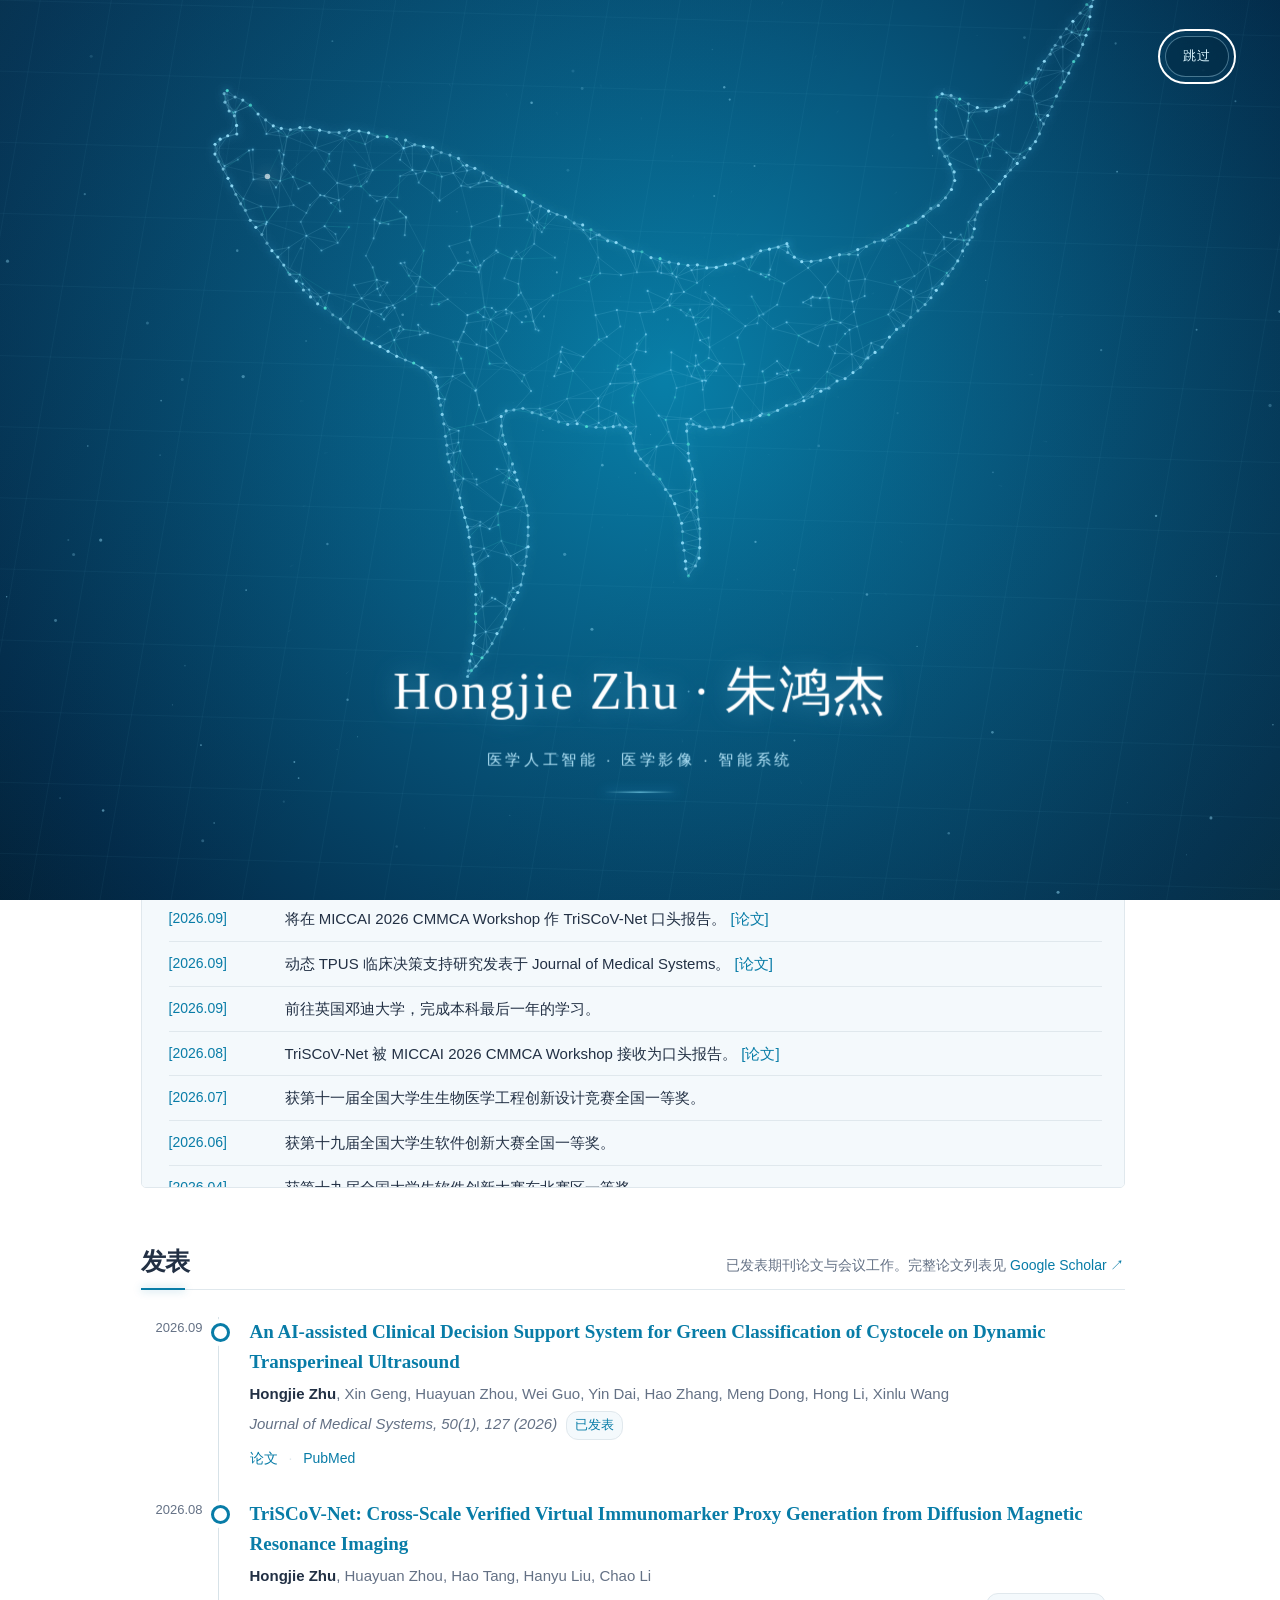
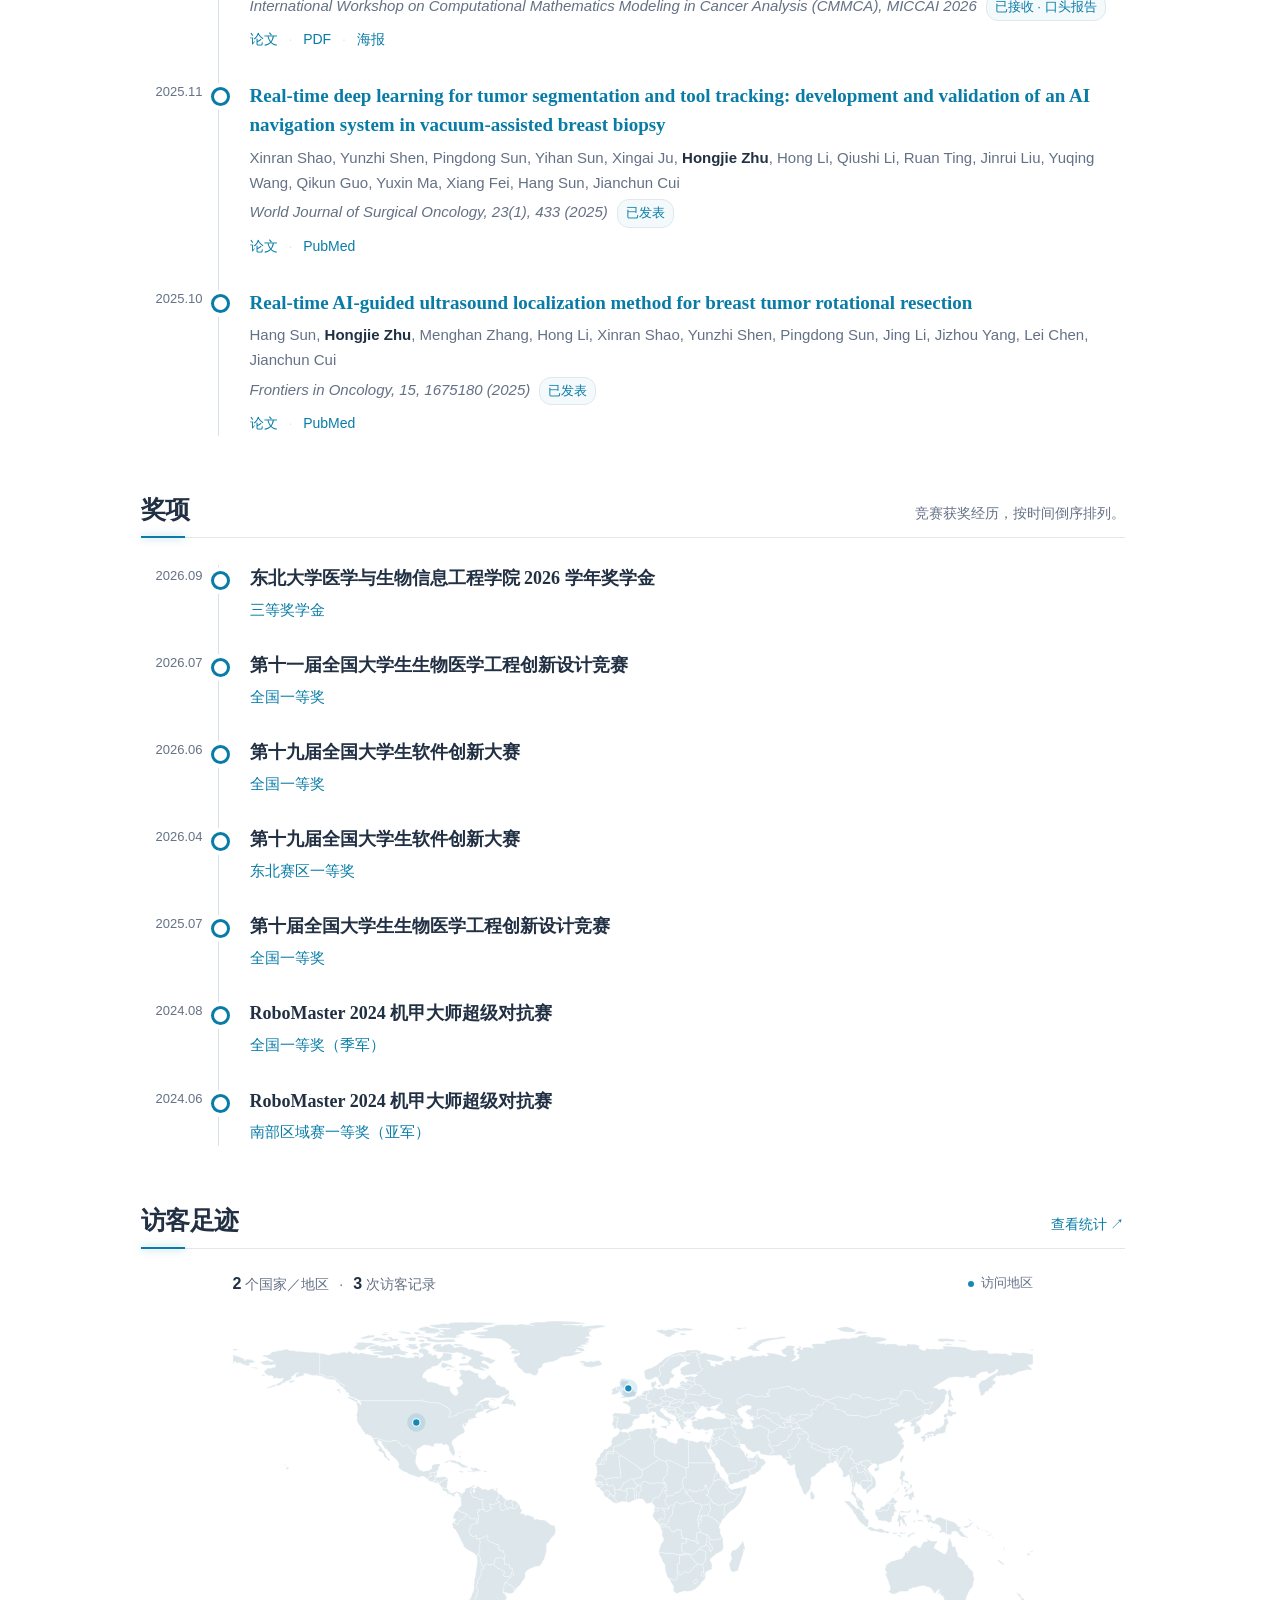
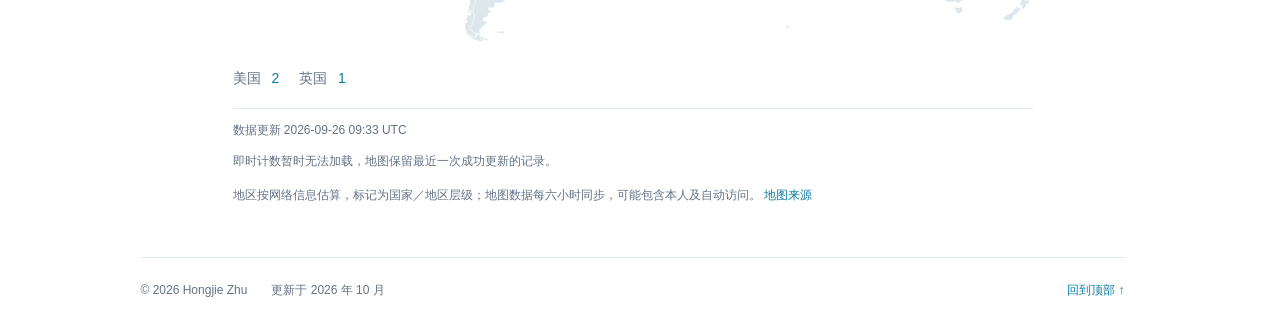
==== commit 7504981c: "Standardize publication author names and official bibliographic details" ====
--- a/zh/index.html
+++ b/zh/index.html
@@ -1,7 +1,7 @@
-<!DOCTYPE html>
-<html lang="zh-CN" data-theme="light"><head><meta charset="utf-8"><meta name="viewport" content="width=device-width,initial-scale=1"><meta name="theme-color" content="#ffffff"><meta name="description" content="朱鸿杰，东北大学与英国邓迪大学联合培养生物医学工程本科生，目前在邓迪大学学习。研究方向为医学人工智能与医学影像。"><title>朱鸿杰的个人主页 | Hongjie Zhu</title><link rel="canonical" href="https://hongjie-zhu.github.io/zh/"><link rel="icon" type="image/svg+xml" href="../assets/favicon.svg"><script>(function(){try{var m=localStorage.getItem('hz-theme');document.documentElement.dataset.theme=m||(matchMedia('(prefers-color-scheme: dark)').matches?'dark':'light');}catch(e){}})();</script><link rel="stylesheet" href="../styles.css?v=7588e8929e"><script defer src="../app.js?v=007b55845a"></script><link rel="alternate" hreflang="en" href="https://hongjie-zhu.github.io/"><link rel="alternate" hreflang="zh-CN" href="https://hongjie-zhu.github.io/zh/"><link rel="alternate" hreflang="x-default" href="https://hongjie-zhu.github.io/"><meta property="og:type" content="website"><meta property="og:site_name" content="Hongjie Zhu · 朱鸿杰"><meta property="og:title" content="朱鸿杰的个人主页 | Hongjie Zhu"><meta property="og:description" content="朱鸿杰，东北大学与英国邓迪大学联合培养生物医学工程本科生，目前在邓迪大学学习。研究方向为医学人工智能与医学影像。"><meta property="og:url" content="https://hongjie-zhu.github.io/zh/"><meta property="og:locale" content="zh_CN"><script type="application/ld+json">{"@context": "https://schema.org", "@type": "ProfilePage", "url": "https://hongjie-zhu.github.io/zh/", "name": "朱鸿杰的个人主页 | Hongjie Zhu", "inLanguage": "zh-CN", "mainEntity": {"@type": "Person", "@id": "https://hongjie-zhu.github.io/#hongjie-zhu", "name": "Hongjie Zhu", "alternateName": "朱鸿杰", "url": "https://hongjie-zhu.github.io/", "image": "https://hongjie-zhu.github.io/assets/hongjie-zhu.jpg", "email": "mailto:hongjiezhu001@gmail.com", "sameAs": ["https://github.com/TTTiankun", "https://scholar.google.co.uk/citations?user=rkhNRc4AAAAJ&hl=en", "https://orcid.org/0009-0009-0659-2012", "https://openreview.net/profile?id=~Hongjie_Zhu2"], "description": "朱鸿杰，东北大学与英国邓迪大学联合培养生物医学工程本科生，目前在邓迪大学学习。研究方向为医学人工智能与医学影像。", "affiliation": [{"@type": "CollegeOrUniversity", "name": "University of Dundee"}, {"@type": "CollegeOrUniversity", "name": "Northeastern University"}], "knowsAbout": ["Medical artificial intelligence", "Ultrasound imaging", "Medical imaging"]}}</script><link rel="stylesheet" href="../academic.css?v=309079df44"><script defer src="../visitor-map.js?v=ad8a6054bc"></script><script defer src="../single-page.js?v=20260926c"></script><script>(function(){try{if(!sessionStorage.getItem('hongjie-whale-intro-seen-v1')&&!matchMedia('(prefers-reduced-motion: reduce)').matches)document.documentElement.classList.add('whale-intro-pending')}catch(e){}})();</script><script defer src="../intro-whale.js?v=3467a42bf1"></script></head><body id="top" data-single-page="true"><div class="whale-intro" id="whale-intro" aria-hidden="true"><canvas id="whale-canvas" aria-hidden="true"></canvas><button class="intro-skip" id="intro-skip" type="button">跳过</button><div class="intro-brand"><strong>Hongjie Zhu · 朱鸿杰</strong><span>医学人工智能 · 医学影像 · 智能系统</span><i aria-hidden="true"></i></div><div class="intro-depth" aria-hidden="true">深海数据 · 生命智能</div></div><a class="skip" href="#main">跳至正文</a><header class="site-header"><div class="header-inner"><a class="site-name" href="#home">Hongjie Zhu <span lang="zh-CN">朱鸿杰</span></a><nav aria-label="主导航"><a href="#home" aria-current="location">首页</a><a href="#publications">发表</a><a href="#awards">奖项</a></nav><div class="preferences"><button id="language-toggle" type="button">EN</button><button class="replay-whale" id="intro-replay" type="button" aria-label="重播数字鲸鱼开场" title="重播数字鲸鱼开场"><svg viewBox="0 0 36 30" aria-hidden="true"><path class="whale-silhouette" fill-rule="evenodd" d="M2 8C6 6 11 8 16 11C22 14.5 27 12 30 8C28.5 7 28.5 5 29 3.7C31 5 32 4 34 1.8C33.8 5 32.5 7.6 31 9.4C28.5 16 23 20 17 20.5C14.5 20.8 12.8 20 11.4 19C12.8 22.8 11.8 26 9.5 28C10.3 24 9.2 20.5 8.8 18C5.5 16.5 3.2 12.8 2 8ZM10.8 12.1C14.6 13.3 18.6 17.3 18.9 23.1C20.1 20.1 18.4 16.1 16.1 14.5C14.3 13.1 12.4 12.3 10.8 12.1Z"/></svg></button><button id="theme-toggle" type="button"><svg aria-hidden="true" viewBox="0 0 24 24"><path class="moon-icon" d="M20.1 15.1A8.2 8.2 0 0 1 8.9 3.9 8.5 8.5 0 1 0 20.1 15.1Z"></path><g class="sun-icon"><circle cx="12" cy="12" r="4"></circle><path d="M12 2v2m0 16v2M2 12h2m16 0h2M5 5l1.5 1.5m11 11L19 19M5 19l1.5-1.5m11-11L19 5"></path></g></svg></button></div></div></header><main class="page" id="main"><section class="nav-section home-content" id="home"><section class="academic-profile"><div class="identity"><h1>Hongjie Zhu <span lang="zh-CN">朱鸿杰</span></h1><p class="identity-role">生物医学工程本科生</p><p class="identity-affiliation"><a href="https://www.dundee.ac.uk/" target="_blank" rel="noopener noreferrer">英国邓迪大学</a>（当前）<br><a href="https://www.neu.edu.cn/" target="_blank" rel="noopener noreferrer">东北大学</a>联合培养项目</p><p class="identity-programme">预计 2027 年 6 月毕业</p><p class="identity-email"><span>Email:</span> Hongjiezhu001@gmail.com</p><div class="profile-icons"><a class="profile-icon" href="https://scholar.google.co.uk/citations?user=rkhNRc4AAAAJ&hl=en" aria-label="Google Scholar" title="Google Scholar" target="_blank" rel="noopener noreferrer"><svg viewBox="0 0 24 24" aria-hidden="true"><path d="M2.5 9.2 12 4l9.5 5.2L12 14.4 2.5 9.2Z"/><path d="M6.3 11.3v5.1c2.9 2.2 8.5 2.2 11.4 0v-5.1M21.5 9.3v6"/></svg></a><a class="profile-icon" href="https://orcid.org/0009-0009-0659-2012" aria-label="ORCID" title="ORCID" target="_blank" rel="noopener noreferrer"><svg viewBox="0 0 24 24" aria-hidden="true"><circle cx="12" cy="12" r="9"/><path d="M8.1 10.2v6.3M8.1 7.7h.01M11.2 10.2h2.1a3.15 3.15 0 0 1 0 6.3h-2.1v-6.3Z"/></svg></a><a class="profile-icon" href="https://github.com/TTTiankun" aria-label="GitHub" title="GitHub" target="_blank" rel="noopener noreferrer"><svg viewBox="0 0 24 24" aria-hidden="true"><path d="M12 2.8a9.2 9.2 0 0 0-2.9 17.9c.5.1.7-.2.7-.5v-1.8c-2.8.6-3.4-1.2-3.4-1.2-.5-1.2-1.1-1.5-1.1-1.5-.9-.6.1-.6.1-.6 1 0 1.6 1.1 1.6 1.1.9 1.6 2.4 1.1 2.9.9.1-.7.4-1.1.7-1.4-2.3-.3-4.6-1.1-4.6-5.1 0-1.1.4-2.1 1.1-2.8-.1-.3-.5-1.3.1-2.7 0 0 .9-.3 2.9 1.1a10 10 0 0 1 5.3 0c2-1.4 2.9-1.1 2.9-1.1.6 1.4.2 2.4.1 2.7.7.8 1.1 1.7 1.1 2.8 0 4-2.4 4.8-4.7 5.1.4.3.7 1 .7 1.9v3c0 .3.2.6.7.5A9.2 9.2 0 0 0 12 2.8Z"/></svg></a><a class="profile-icon" href="https://openreview.net/profile?id=~Hongjie_Zhu2" aria-label="OpenReview" title="OpenReview" target="_blank" rel="noopener noreferrer"><svg viewBox="0 0 24 24" aria-hidden="true"><path d="M5 5.3h14v13.4H5z"/><path d="M8 9h8M8 12h8M8 15h5"/></svg></a><a class="profile-icon" href="#awards" aria-label="奖项" title="奖项"><svg viewBox="0 0 24 24" aria-hidden="true"><path d="M8 3h8v5a4 4 0 0 1-8 0V3Z"/><path d="M8 5H4v2a4 4 0 0 0 4.5 4M16 5h4v2a4 4 0 0 1-4.5 4M12 12v5M8 21h8M9 17h6v4H9z"/></svg></a></div></div><figure class="identity-photo"><img class="portrait" src="../assets/hongjie-zhu.jpg" width="1102" height="1417" alt="Hongjie Zhu / 朱鸿杰" fetchpriority="high"></figure></section><section class="section biography-section"><h2>自我介绍</h2><p>我是东北大学与英国邓迪大学联合培养项目的生物医学工程本科生，目前在邓迪大学完成本科最后一年的学习，预计于 2027 年 6 月毕业。</p><p>我的研究以医学人工智能为中心，主要关注动态超声判读、病灶与介入器械的实时定位、多模态临床决策支持，以及脑影像与组织学信息的跨尺度分析。相关工作覆盖模型设计、独立或前瞻性测试、模型解释和读者研究，希望让算法的评价更贴近真实临床使用场景。</p><p>我关注可靠、可解释并能够融入临床流程的智能系统，也参与过医疗机器人的视觉感知与控制研究。未来希望继续探索医学影像、组织结构与分子和细胞状态之间的联系，并将工程方法转化为具有实际医学价值的工具。</p></section><section class="section news-section"><h2>动态</h2><div class="news-scroll" tabindex="0" aria-label="动态列表"><ul><li><time datetime="2026.09">[2026.09]</time><p>将在 MICCAI 2026 CMMCA Workshop 作 TriSCoV-Net 口头报告。 <a href="https://papers.miccai.org/miccai-2026-sat/CMMCA_010.html" target="_blank" rel="noopener noreferrer">[论文]</a></p></li><li><time datetime="2026.09">[2026.09]</time><p>动态 TPUS 临床决策支持研究发表于 Journal of Medical Systems。 <a href="https://doi.org/10.1007/s10916-026-02453-7" target="_blank" rel="noopener noreferrer">[论文]</a></p></li><li><time datetime="2026.09">[2026.09]</time><p>前往英国邓迪大学，完成本科最后一年的学习。</p></li><li><time datetime="2026.08">[2026.08]</time><p>TriSCoV-Net 被 MICCAI 2026 CMMCA Workshop 接收为口头报告。 <a href="https://papers.miccai.org/miccai-2026-sat/CMMCA_010.html" target="_blank" rel="noopener noreferrer">[论文]</a></p></li><li><time datetime="2026.07">[2026.07]</time><p>获第十一届全国大学生生物医学工程创新设计竞赛全国一等奖。</p></li><li><time datetime="2026.06">[2026.06]</time><p>获第十九届全国大学生软件创新大赛全国一等奖。</p></li><li><time datetime="2026.04">[2026.04]</time><p>获第十九届全国大学生软件创新大赛东北赛区一等奖。</p></li><li><time datetime="2025.11">[2025.11]</time><p>参与的 AI 导航研究发表于 World Journal of Surgical Oncology。 <a href="https://doi.org/10.1186/s12957-025-04087-4" target="_blank" rel="noopener noreferrer">[论文]</a></p></li><li><time datetime="2025.10">[2025.10]</time><p>参与的实时超声定位研究发表于 Frontiers in Oncology。 <a href="https://doi.org/10.3389/fonc.2025.1675180" target="_blank" rel="noopener noreferrer">[论文]</a></p></li><li><time datetime="2025.07">[2025.07]</time><p>获第十届全国大学生生物医学工程创新设计竞赛全国一等奖。</p></li><li><time datetime="2024.08">[2024.08]</time><p>获 RoboMaster 2024 机甲大师超级对抗赛全国一等奖（季军）。</p></li><li><time datetime="2024.06">[2024.06]</time><p>获 RoboMaster 2024 机甲大师超级对抗赛南部区域赛一等奖（亚军）。</p></li><li><time datetime="2023.08">[2023.08]</time><p>进入东北大学，开始生物医学工程专业学习。</p></li></ul></div></section></section><section class="nav-section section timeline-section" id="publications"><div class="section-title"><h2>发表</h2><p>已发表期刊论文与会议工作。完整论文列表见 <a href="https://scholar.google.co.uk/citations?user=rkhNRc4AAAAJ&hl=en" target="_blank" rel="noopener noreferrer">Google Scholar ↗</a></p></div><ol class="academic-timeline"><li><time datetime="2026.09">2026.09</time><article><h3>An AI-assisted Clinical Decision Support System for Green Classification of Cystocele on Dynamic Transperineal Ultrasound</h3><p class="timeline-authors"><strong>Hongjie Zhu</strong>, Xin Geng, Huayuan Zhou, Wei Guo, Yin Dai, Hao Zhang, Meng Dong, Hong Li, Xinlu Wang</p><p class="timeline-venue"><em>Journal of Medical Systems, 50, 127 (2026)</em><span class="timeline-status">已发表</span></p><div class="timeline-links"><a href="https://doi.org/10.1007/s10916-026-02453-7" target="_blank" rel="noopener noreferrer">论文</a><span aria-hidden="true"> · </span><a href="https://pubmed.ncbi.nlm.nih.gov/42678584/" target="_blank" rel="noopener noreferrer">PubMed</a></div></article></li><li><time datetime="2026.08">2026.08</time><article><h3>TriSCoV-Net: Cross-Scale Verified Virtual Immunomarker Proxy Generation from Diffusion Magnetic Resonance Imaging</h3><p class="timeline-authors"><strong>Hongjie Zhu</strong>, Huayuan Zhou, Hao Tang, Hanyu Liu, Chao Li</p><p class="timeline-venue"><em>MICCAI 2026 CMMCA Workshop</em><span class="timeline-status">已接收 · 口头报告</span></p><div class="timeline-links"><a href="https://papers.miccai.org/miccai-2026-sat/CMMCA_010.html" target="_blank" rel="noopener noreferrer">论文</a><span aria-hidden="true"> · </span><a href="https://papers.miccai.org/miccai-2026-sat/paper/CMMCA2026_010.pdf" target="_blank" rel="noopener noreferrer">PDF</a><span aria-hidden="true"> · </span><a href="https://cmmca.github.io/CMMCA2026/poster/10-ID-10_TriSCoV-Net%20Cross-Scale%20Verified%20Virtual%20Immunomarker%20Proxy%20Generation%20from%20Diffusion%20Magnetic%20Resonance%20Imaging.pdf" target="_blank" rel="noopener noreferrer">海报</a></div></article></li><li><time datetime="2025.11">2025.11</time><article><h3>Real-time deep learning for tumor segmentation and tool tracking: development and validation of an AI navigation system in vacuum-assisted breast biopsy</h3><p class="timeline-authors">X. Shao, Y. Shen, P. Sun, Y. Sun, X. Ju, <strong>H. Zhu</strong>, H. Li, Q. Li, R. Ting, J. Liu, Y. Wang, Q. Guo, Y. Ma, X. Fei, H. Sun, J. Cui</p><p class="timeline-venue"><em>World Journal of Surgical Oncology, 23, 433 (2025)</em><span class="timeline-status">已发表</span></p><div class="timeline-links"><a href="https://doi.org/10.1186/s12957-025-04087-4" target="_blank" rel="noopener noreferrer">论文</a><span aria-hidden="true"> · </span><a href="https://pubmed.ncbi.nlm.nih.gov/41225484/" target="_blank" rel="noopener noreferrer">PubMed</a></div></article></li><li><time datetime="2025.10">2025.10</time><article><h3>Real-time AI-guided ultrasound localization method for breast tumor rotational resection</h3><p class="timeline-authors">H. Sun, <strong>H. Zhu</strong>, M. Zhang, H. Li, X. Shao, Y. Shen, P. Sun, J. Li, J. Yang, L. Chen, J. Cui</p><p class="timeline-venue"><em>Frontiers in Oncology, 15, 1675180 (2025)</em><span class="timeline-status">已发表</span></p><div class="timeline-links"><a href="https://doi.org/10.3389/fonc.2025.1675180" target="_blank" rel="noopener noreferrer">论文</a><span aria-hidden="true"> · </span><a href="https://pubmed.ncbi.nlm.nih.gov/41211448/" target="_blank" rel="noopener noreferrer">PubMed</a></div></article></li></ol></section><section class="nav-section section timeline-section" id="awards"><div class="section-title"><h2>奖项</h2><p>竞赛获奖经历，按时间倒序排列。</p></div><ol class="academic-timeline award-timeline"><li><time datetime="2026.09">2026.09</time><article><h3>东北大学医学与生物信息工程学院 2026 学年奖学金</h3><p class="timeline-venue">三等奖学金</p></article></li><li><time datetime="2026.07">2026.07</time><article><h3>第十一届全国大学生生物医学工程创新设计竞赛</h3><p class="timeline-venue">全国一等奖</p></article></li><li><time datetime="2026.06">2026.06</time><article><h3>第十九届全国大学生软件创新大赛</h3><p class="timeline-venue">全国一等奖</p></article></li><li><time datetime="2026.04">2026.04</time><article><h3>第十九届全国大学生软件创新大赛</h3><p class="timeline-venue">东北赛区一等奖</p></article></li><li><time datetime="2025.07">2025.07</time><article><h3>第十届全国大学生生物医学工程创新设计竞赛</h3><p class="timeline-venue">全国一等奖</p></article></li><li><time datetime="2024.08">2024.08</time><article><h3>RoboMaster 2024 机甲大师超级对抗赛</h3><p class="timeline-venue">全国一等奖（季军）</p></article></li><li><time datetime="2024.06">2024.06</time><article><h3>RoboMaster 2024 机甲大师超级对抗赛</h3><p class="timeline-venue">南部区域赛一等奖（亚军）</p></article></li></ol></section><section aria-labelledby="visitors-title" class="section visitors-section" id="visitors"><div class="section-title"><h2 id="visitors-title">访客足迹</h2><a href="https://info.flagcounter.com/6R7o" rel="noopener noreferrer" target="_blank">查看统计 ↗</a></div>
-<div class="minimal-map" data-stats-url="https://raw.githubusercontent.com/hongjie-zhu/hongjie-zhu.github.io/main/assets/visitor-stats.json"><div class="map-meta"><p><strong id="country-total">2</strong> 个国家／地区<span class="meta-divider">·</span><strong id="visit-total">3</strong> 次访客记录</p><span class="map-legend"><i aria-hidden="true"></i>访问地区</span></div>
-<svg aria-labelledby="map-title map-desc" class="visitor-map" role="img" viewbox="0 0 960 400"><title id="map-title">访客国家与地区</title><desc id="map-desc">蓝色标记表示已有访问记录的国家与地区，下方列表提供相同信息。</desc><use class="map-land" href="../assets/world-land.svg#land"></use><g id="visitor-markers"><g class="map-marker" data-country="US" transform="translate(220.0,125.4)"><title>美国: 2</title><circle class="marker-halo" r="11"></circle><circle class="marker-dot" r="4.5"></circle></g><g class="map-marker" data-country="GB" transform="translate(474.4,84.4)"><title>英国: 1</title><circle class="marker-halo" r="11"></circle><circle class="marker-dot" r="4.5"></circle></g></g></svg>
-<ul class="visitor-countries" id="visitor-country-list"><li><button data-country="US" type="button">美国 <span>2</span></button></li><li><button data-country="GB" type="button">英国 <span>1</span></button></li></ul>
-<div class="map-foot"><p>数据更新 <time datetime="2026-09-26T09:33:33+00:00" id="map-updated">2026-09-26 09:33 UTC</time></p><a aria-label="Flag Counter 浏览次数统计" class="visitor-widget integrated-counter" href="https://info.flagcounter.com/6R7o" rel="noopener noreferrer" target="_blank"><img alt="首页浏览次数统计" decoding="async" id="visitor-counter" loading="eager" src="https://s01.flagcounter.com/mini/6R7o/bg_FFFFFF/txt_647185/border_FFFFFF/flags_0/"/></a></div><p class="counter-error" hidden="" role="status">即时计数暂时无法加载，地图保留最近一次成功更新的记录。</p></div>
+<!DOCTYPE html>
+<html lang="zh-CN" data-theme="light"><head><meta charset="utf-8"><meta name="viewport" content="width=device-width,initial-scale=1"><meta name="theme-color" content="#ffffff"><meta name="description" content="朱鸿杰，东北大学与英国邓迪大学联合培养生物医学工程本科生，目前在邓迪大学学习。研究方向为医学人工智能与医学影像。"><title>朱鸿杰的个人主页 | Hongjie Zhu</title><link rel="canonical" href="https://hongjie-zhu.github.io/zh/"><link rel="icon" type="image/svg+xml" href="../assets/favicon.svg"><script>(function(){try{var m=localStorage.getItem('hz-theme');document.documentElement.dataset.theme=m||(matchMedia('(prefers-color-scheme: dark)').matches?'dark':'light');}catch(e){}})();</script><link rel="stylesheet" href="../styles.css?v=7588e8929e"><script defer src="../app.js?v=007b55845a"></script><link rel="alternate" hreflang="en" href="https://hongjie-zhu.github.io/"><link rel="alternate" hreflang="zh-CN" href="https://hongjie-zhu.github.io/zh/"><link rel="alternate" hreflang="x-default" href="https://hongjie-zhu.github.io/"><meta property="og:type" content="website"><meta property="og:site_name" content="Hongjie Zhu · 朱鸿杰"><meta property="og:title" content="朱鸿杰的个人主页 | Hongjie Zhu"><meta property="og:description" content="朱鸿杰，东北大学与英国邓迪大学联合培养生物医学工程本科生，目前在邓迪大学学习。研究方向为医学人工智能与医学影像。"><meta property="og:url" content="https://hongjie-zhu.github.io/zh/"><meta property="og:locale" content="zh_CN"><script type="application/ld+json">{"@context": "https://schema.org", "@type": "ProfilePage", "url": "https://hongjie-zhu.github.io/zh/", "name": "朱鸿杰的个人主页 | Hongjie Zhu", "inLanguage": "zh-CN", "mainEntity": {"@type": "Person", "@id": "https://hongjie-zhu.github.io/#hongjie-zhu", "name": "Hongjie Zhu", "alternateName": "朱鸿杰", "url": "https://hongjie-zhu.github.io/", "image": "https://hongjie-zhu.github.io/assets/hongjie-zhu.jpg", "email": "mailto:hongjiezhu001@gmail.com", "sameAs": ["https://github.com/TTTiankun", "https://scholar.google.co.uk/citations?user=rkhNRc4AAAAJ&hl=en", "https://orcid.org/0009-0009-0659-2012", "https://openreview.net/profile?id=~Hongjie_Zhu2"], "description": "朱鸿杰，东北大学与英国邓迪大学联合培养生物医学工程本科生，目前在邓迪大学学习。研究方向为医学人工智能与医学影像。", "affiliation": [{"@type": "CollegeOrUniversity", "name": "University of Dundee"}, {"@type": "CollegeOrUniversity", "name": "Northeastern University"}], "knowsAbout": ["Medical artificial intelligence", "Ultrasound imaging", "Medical imaging"]}}</script><link rel="stylesheet" href="../academic.css?v=309079df44"><script defer src="../visitor-map.js?v=ad8a6054bc"></script><script defer src="../single-page.js?v=20260926c"></script><script>(function(){try{if(!sessionStorage.getItem('hongjie-whale-intro-seen-v1')&&!matchMedia('(prefers-reduced-motion: reduce)').matches)document.documentElement.classList.add('whale-intro-pending')}catch(e){}})();</script><script defer src="../intro-whale.js?v=3467a42bf1"></script></head><body id="top" data-single-page="true"><div class="whale-intro" id="whale-intro" aria-hidden="true"><canvas id="whale-canvas" aria-hidden="true"></canvas><button class="intro-skip" id="intro-skip" type="button">跳过</button><div class="intro-brand"><strong>Hongjie Zhu · 朱鸿杰</strong><span>医学人工智能 · 医学影像 · 智能系统</span><i aria-hidden="true"></i></div><div class="intro-depth" aria-hidden="true">深海数据 · 生命智能</div></div><a class="skip" href="#main">跳至正文</a><header class="site-header"><div class="header-inner"><a class="site-name" href="#home">Hongjie Zhu <span lang="zh-CN">朱鸿杰</span></a><nav aria-label="主导航"><a href="#home" aria-current="location">首页</a><a href="#publications">发表</a><a href="#awards">奖项</a></nav><div class="preferences"><button id="language-toggle" type="button">EN</button><button class="replay-whale" id="intro-replay" type="button" aria-label="重播数字鲸鱼开场" title="重播数字鲸鱼开场"><svg viewBox="0 0 36 30" aria-hidden="true"><path class="whale-silhouette" fill-rule="evenodd" d="M2 8C6 6 11 8 16 11C22 14.5 27 12 30 8C28.5 7 28.5 5 29 3.7C31 5 32 4 34 1.8C33.8 5 32.5 7.6 31 9.4C28.5 16 23 20 17 20.5C14.5 20.8 12.8 20 11.4 19C12.8 22.8 11.8 26 9.5 28C10.3 24 9.2 20.5 8.8 18C5.5 16.5 3.2 12.8 2 8ZM10.8 12.1C14.6 13.3 18.6 17.3 18.9 23.1C20.1 20.1 18.4 16.1 16.1 14.5C14.3 13.1 12.4 12.3 10.8 12.1Z"/></svg></button><button id="theme-toggle" type="button"><svg aria-hidden="true" viewBox="0 0 24 24"><path class="moon-icon" d="M20.1 15.1A8.2 8.2 0 0 1 8.9 3.9 8.5 8.5 0 1 0 20.1 15.1Z"></path><g class="sun-icon"><circle cx="12" cy="12" r="4"></circle><path d="M12 2v2m0 16v2M2 12h2m16 0h2M5 5l1.5 1.5m11 11L19 19M5 19l1.5-1.5m11-11L19 5"></path></g></svg></button></div></div></header><main class="page" id="main"><section class="nav-section home-content" id="home"><section class="academic-profile"><div class="identity"><h1>Hongjie Zhu <span lang="zh-CN">朱鸿杰</span></h1><p class="identity-role">生物医学工程本科生</p><p class="identity-affiliation"><a href="https://www.dundee.ac.uk/" target="_blank" rel="noopener noreferrer">英国邓迪大学</a>（当前）<br><a href="https://www.neu.edu.cn/" target="_blank" rel="noopener noreferrer">东北大学</a>联合培养项目</p><p class="identity-programme">预计 2027 年 6 月毕业</p><p class="identity-email"><span>Email:</span> Hongjiezhu001@gmail.com</p><div class="profile-icons"><a class="profile-icon" href="https://scholar.google.co.uk/citations?user=rkhNRc4AAAAJ&hl=en" aria-label="Google Scholar" title="Google Scholar" target="_blank" rel="noopener noreferrer"><svg viewBox="0 0 24 24" aria-hidden="true"><path d="M2.5 9.2 12 4l9.5 5.2L12 14.4 2.5 9.2Z"/><path d="M6.3 11.3v5.1c2.9 2.2 8.5 2.2 11.4 0v-5.1M21.5 9.3v6"/></svg></a><a class="profile-icon" href="https://orcid.org/0009-0009-0659-2012" aria-label="ORCID" title="ORCID" target="_blank" rel="noopener noreferrer"><svg viewBox="0 0 24 24" aria-hidden="true"><circle cx="12" cy="12" r="9"/><path d="M8.1 10.2v6.3M8.1 7.7h.01M11.2 10.2h2.1a3.15 3.15 0 0 1 0 6.3h-2.1v-6.3Z"/></svg></a><a class="profile-icon" href="https://github.com/TTTiankun" aria-label="GitHub" title="GitHub" target="_blank" rel="noopener noreferrer"><svg viewBox="0 0 24 24" aria-hidden="true"><path d="M12 2.8a9.2 9.2 0 0 0-2.9 17.9c.5.1.7-.2.7-.5v-1.8c-2.8.6-3.4-1.2-3.4-1.2-.5-1.2-1.1-1.5-1.1-1.5-.9-.6.1-.6.1-.6 1 0 1.6 1.1 1.6 1.1.9 1.6 2.4 1.1 2.9.9.1-.7.4-1.1.7-1.4-2.3-.3-4.6-1.1-4.6-5.1 0-1.1.4-2.1 1.1-2.8-.1-.3-.5-1.3.1-2.7 0 0 .9-.3 2.9 1.1a10 10 0 0 1 5.3 0c2-1.4 2.9-1.1 2.9-1.1.6 1.4.2 2.4.1 2.7.7.8 1.1 1.7 1.1 2.8 0 4-2.4 4.8-4.7 5.1.4.3.7 1 .7 1.9v3c0 .3.2.6.7.5A9.2 9.2 0 0 0 12 2.8Z"/></svg></a><a class="profile-icon" href="https://openreview.net/profile?id=~Hongjie_Zhu2" aria-label="OpenReview" title="OpenReview" target="_blank" rel="noopener noreferrer"><svg viewBox="0 0 24 24" aria-hidden="true"><path d="M5 5.3h14v13.4H5z"/><path d="M8 9h8M8 12h8M8 15h5"/></svg></a><a class="profile-icon" href="#awards" aria-label="奖项" title="奖项"><svg viewBox="0 0 24 24" aria-hidden="true"><path d="M8 3h8v5a4 4 0 0 1-8 0V3Z"/><path d="M8 5H4v2a4 4 0 0 0 4.5 4M16 5h4v2a4 4 0 0 1-4.5 4M12 12v5M8 21h8M9 17h6v4H9z"/></svg></a></div></div><figure class="identity-photo"><img class="portrait" src="../assets/hongjie-zhu.jpg" width="1102" height="1417" alt="Hongjie Zhu / 朱鸿杰" fetchpriority="high"></figure></section><section class="section biography-section"><h2>自我介绍</h2><p>我是东北大学与英国邓迪大学联合培养项目的生物医学工程本科生，目前在邓迪大学完成本科最后一年的学习，预计于 2027 年 6 月毕业。</p><p>我的研究以医学人工智能为中心，主要关注动态超声判读、病灶与介入器械的实时定位、多模态临床决策支持，以及脑影像与组织学信息的跨尺度分析。相关工作覆盖模型设计、独立或前瞻性测试、模型解释和读者研究，希望让算法的评价更贴近真实临床使用场景。</p><p>我关注可靠、可解释并能够融入临床流程的智能系统，也参与过医疗机器人的视觉感知与控制研究。未来希望继续探索医学影像、组织结构与分子和细胞状态之间的联系，并将工程方法转化为具有实际医学价值的工具。</p></section><section class="section news-section"><h2>动态</h2><div class="news-scroll" tabindex="0" aria-label="动态列表"><ul><li><time datetime="2026.09">[2026.09]</time><p>将在 MICCAI 2026 CMMCA Workshop 作 TriSCoV-Net 口头报告。 <a href="https://papers.miccai.org/miccai-2026-sat/CMMCA_010.html" target="_blank" rel="noopener noreferrer">[论文]</a></p></li><li><time datetime="2026.09">[2026.09]</time><p>动态 TPUS 临床决策支持研究发表于 Journal of Medical Systems。 <a href="https://doi.org/10.1007/s10916-026-02453-7" target="_blank" rel="noopener noreferrer">[论文]</a></p></li><li><time datetime="2026.09">[2026.09]</time><p>前往英国邓迪大学，完成本科最后一年的学习。</p></li><li><time datetime="2026.08">[2026.08]</time><p>TriSCoV-Net 被 MICCAI 2026 CMMCA Workshop 接收为口头报告。 <a href="https://papers.miccai.org/miccai-2026-sat/CMMCA_010.html" target="_blank" rel="noopener noreferrer">[论文]</a></p></li><li><time datetime="2026.07">[2026.07]</time><p>获第十一届全国大学生生物医学工程创新设计竞赛全国一等奖。</p></li><li><time datetime="2026.06">[2026.06]</time><p>获第十九届全国大学生软件创新大赛全国一等奖。</p></li><li><time datetime="2026.04">[2026.04]</time><p>获第十九届全国大学生软件创新大赛东北赛区一等奖。</p></li><li><time datetime="2025.11">[2025.11]</time><p>参与的 AI 导航研究发表于 World Journal of Surgical Oncology。 <a href="https://doi.org/10.1186/s12957-025-04087-4" target="_blank" rel="noopener noreferrer">[论文]</a></p></li><li><time datetime="2025.10">[2025.10]</time><p>参与的实时超声定位研究发表于 Frontiers in Oncology。 <a href="https://doi.org/10.3389/fonc.2025.1675180" target="_blank" rel="noopener noreferrer">[论文]</a></p></li><li><time datetime="2025.07">[2025.07]</time><p>获第十届全国大学生生物医学工程创新设计竞赛全国一等奖。</p></li><li><time datetime="2024.08">[2024.08]</time><p>获 RoboMaster 2024 机甲大师超级对抗赛全国一等奖（季军）。</p></li><li><time datetime="2024.06">[2024.06]</time><p>获 RoboMaster 2024 机甲大师超级对抗赛南部区域赛一等奖（亚军）。</p></li><li><time datetime="2023.08">[2023.08]</time><p>进入东北大学，开始生物医学工程专业学习。</p></li></ul></div></section></section><section class="nav-section section timeline-section" id="publications"><div class="section-title"><h2>发表</h2><p>已发表期刊论文与会议工作。完整论文列表见 <a href="https://scholar.google.co.uk/citations?user=rkhNRc4AAAAJ&hl=en" target="_blank" rel="noopener noreferrer">Google Scholar ↗</a></p></div><ol class="academic-timeline"><li><time datetime="2026.09">2026.09</time><article><h3>An AI-assisted Clinical Decision Support System for Green Classification of Cystocele on Dynamic Transperineal Ultrasound</h3><p class="timeline-authors"><strong>Hongjie Zhu</strong>, Xin Geng, Huayuan Zhou, Wei Guo, Yin Dai, Hao Zhang, Meng Dong, Hong Li, Xinlu Wang</p><p class="timeline-venue"><em>Journal of Medical Systems, 50(1), 127 (2026)</em><span class="timeline-status">已发表</span></p><div class="timeline-links"><a href="https://doi.org/10.1007/s10916-026-02453-7" target="_blank" rel="noopener noreferrer">论文</a><span aria-hidden="true"> · </span><a href="https://pubmed.ncbi.nlm.nih.gov/42678584/" target="_blank" rel="noopener noreferrer">PubMed</a></div></article></li><li><time datetime="2026.08">2026.08</time><article><h3>TriSCoV-Net: Cross-Scale Verified Virtual Immunomarker Proxy Generation from Diffusion Magnetic Resonance Imaging</h3><p class="timeline-authors"><strong>Hongjie Zhu</strong>, Huayuan Zhou, Hao Tang, Hanyu Liu, Chao Li</p><p class="timeline-venue"><em>International Workshop on Computational Mathematics Modeling in Cancer Analysis (CMMCA), MICCAI 2026</em><span class="timeline-status">已接收 · 口头报告</span></p><div class="timeline-links"><a href="https://papers.miccai.org/miccai-2026-sat/CMMCA_010.html" target="_blank" rel="noopener noreferrer">论文</a><span aria-hidden="true"> · </span><a href="https://papers.miccai.org/miccai-2026-sat/paper/CMMCA2026_010.pdf" target="_blank" rel="noopener noreferrer">PDF</a><span aria-hidden="true"> · </span><a href="https://cmmca.github.io/CMMCA2026/poster/10-ID-10_TriSCoV-Net%20Cross-Scale%20Verified%20Virtual%20Immunomarker%20Proxy%20Generation%20from%20Diffusion%20Magnetic%20Resonance%20Imaging.pdf" target="_blank" rel="noopener noreferrer">海报</a></div></article></li><li><time datetime="2025.11">2025.11</time><article><h3>Real-time deep learning for tumor segmentation and tool tracking: development and validation of an AI navigation system in vacuum-assisted breast biopsy</h3><p class="timeline-authors">Xinran Shao, Yunzhi Shen, Pingdong Sun, Yihan Sun, Xingai Ju, <strong>Hongjie Zhu</strong>, Hong Li, Qiushi Li, Ruan Ting, Jinrui Liu, Yuqing Wang, Qikun Guo, Yuxin Ma, Xiang Fei, Hang Sun, Jianchun Cui</p><p class="timeline-venue"><em>World Journal of Surgical Oncology, 23(1), 433 (2025)</em><span class="timeline-status">已发表</span></p><div class="timeline-links"><a href="https://doi.org/10.1186/s12957-025-04087-4" target="_blank" rel="noopener noreferrer">论文</a><span aria-hidden="true"> · </span><a href="https://pubmed.ncbi.nlm.nih.gov/41225484/" target="_blank" rel="noopener noreferrer">PubMed</a></div></article></li><li><time datetime="2025.10">2025.10</time><article><h3>Real-time AI-guided ultrasound localization method for breast tumor rotational resection</h3><p class="timeline-authors">Hang Sun, <strong>Hongjie Zhu</strong>, Menghan Zhang, Hong Li, Xinran Shao, Yunzhi Shen, Pingdong Sun, Jing Li, Jizhou Yang, Lei Chen, Jianchun Cui</p><p class="timeline-venue"><em>Frontiers in Oncology, 15, 1675180 (2025)</em><span class="timeline-status">已发表</span></p><div class="timeline-links"><a href="https://doi.org/10.3389/fonc.2025.1675180" target="_blank" rel="noopener noreferrer">论文</a><span aria-hidden="true"> · </span><a href="https://pubmed.ncbi.nlm.nih.gov/41211448/" target="_blank" rel="noopener noreferrer">PubMed</a></div></article></li></ol></section><section class="nav-section section timeline-section" id="awards"><div class="section-title"><h2>奖项</h2><p>竞赛获奖经历，按时间倒序排列。</p></div><ol class="academic-timeline award-timeline"><li><time datetime="2026.09">2026.09</time><article><h3>东北大学医学与生物信息工程学院 2026 学年奖学金</h3><p class="timeline-venue">三等奖学金</p></article></li><li><time datetime="2026.07">2026.07</time><article><h3>第十一届全国大学生生物医学工程创新设计竞赛</h3><p class="timeline-venue">全国一等奖</p></article></li><li><time datetime="2026.06">2026.06</time><article><h3>第十九届全国大学生软件创新大赛</h3><p class="timeline-venue">全国一等奖</p></article></li><li><time datetime="2026.04">2026.04</time><article><h3>第十九届全国大学生软件创新大赛</h3><p class="timeline-venue">东北赛区一等奖</p></article></li><li><time datetime="2025.07">2025.07</time><article><h3>第十届全国大学生生物医学工程创新设计竞赛</h3><p class="timeline-venue">全国一等奖</p></article></li><li><time datetime="2024.08">2024.08</time><article><h3>RoboMaster 2024 机甲大师超级对抗赛</h3><p class="timeline-venue">全国一等奖（季军）</p></article></li><li><time datetime="2024.06">2024.06</time><article><h3>RoboMaster 2024 机甲大师超级对抗赛</h3><p class="timeline-venue">南部区域赛一等奖（亚军）</p></article></li></ol></section><section aria-labelledby="visitors-title" class="section visitors-section" id="visitors"><div class="section-title"><h2 id="visitors-title">访客足迹</h2><a href="https://info.flagcounter.com/6R7o" rel="noopener noreferrer" target="_blank">查看统计 ↗</a></div>
+<div class="minimal-map" data-stats-url="https://raw.githubusercontent.com/hongjie-zhu/hongjie-zhu.github.io/main/assets/visitor-stats.json"><div class="map-meta"><p><strong id="country-total">2</strong> 个国家／地区<span class="meta-divider">·</span><strong id="visit-total">3</strong> 次访客记录</p><span class="map-legend"><i aria-hidden="true"></i>访问地区</span></div>
+<svg aria-labelledby="map-title map-desc" class="visitor-map" role="img" viewbox="0 0 960 400"><title id="map-title">访客国家与地区</title><desc id="map-desc">蓝色标记表示已有访问记录的国家与地区，下方列表提供相同信息。</desc><use class="map-land" href="../assets/world-land.svg#land"></use><g id="visitor-markers"><g class="map-marker" data-country="US" transform="translate(220.0,125.4)"><title>美国: 2</title><circle class="marker-halo" r="11"></circle><circle class="marker-dot" r="4.5"></circle></g><g class="map-marker" data-country="GB" transform="translate(474.4,84.4)"><title>英国: 1</title><circle class="marker-halo" r="11"></circle><circle class="marker-dot" r="4.5"></circle></g></g></svg>
+<ul class="visitor-countries" id="visitor-country-list"><li><button data-country="US" type="button">美国 <span>2</span></button></li><li><button data-country="GB" type="button">英国 <span>1</span></button></li></ul>
+<div class="map-foot"><p>数据更新 <time datetime="2026-09-26T09:33:33+00:00" id="map-updated">2026-09-26 09:33 UTC</time></p><a aria-label="Flag Counter 浏览次数统计" class="visitor-widget integrated-counter" href="https://info.flagcounter.com/6R7o" rel="noopener noreferrer" target="_blank"><img alt="首页浏览次数统计" decoding="async" id="visitor-counter" loading="eager" src="https://s01.flagcounter.com/mini/6R7o/bg_FFFFFF/txt_647185/border_FFFFFF/flags_0/"/></a></div><p class="counter-error" hidden="" role="status">即时计数暂时无法加载，地图保留最近一次成功更新的记录。</p></div>
 <p class="small-note">地区按网络信息估算，标记为国家／地区层级；地图数据每六小时同步，可能包含本人及自动访问。 <a href="../assets/MAP-SOURCES.txt">地图来源</a></p></section></main><footer class="site-footer"><div><span>© 2026 Hongjie Zhu</span><span>更新于 2026 年 10 月</span><a class="back-to-top" href="#top">回到顶部 ↑</a></div></footer></body></html>
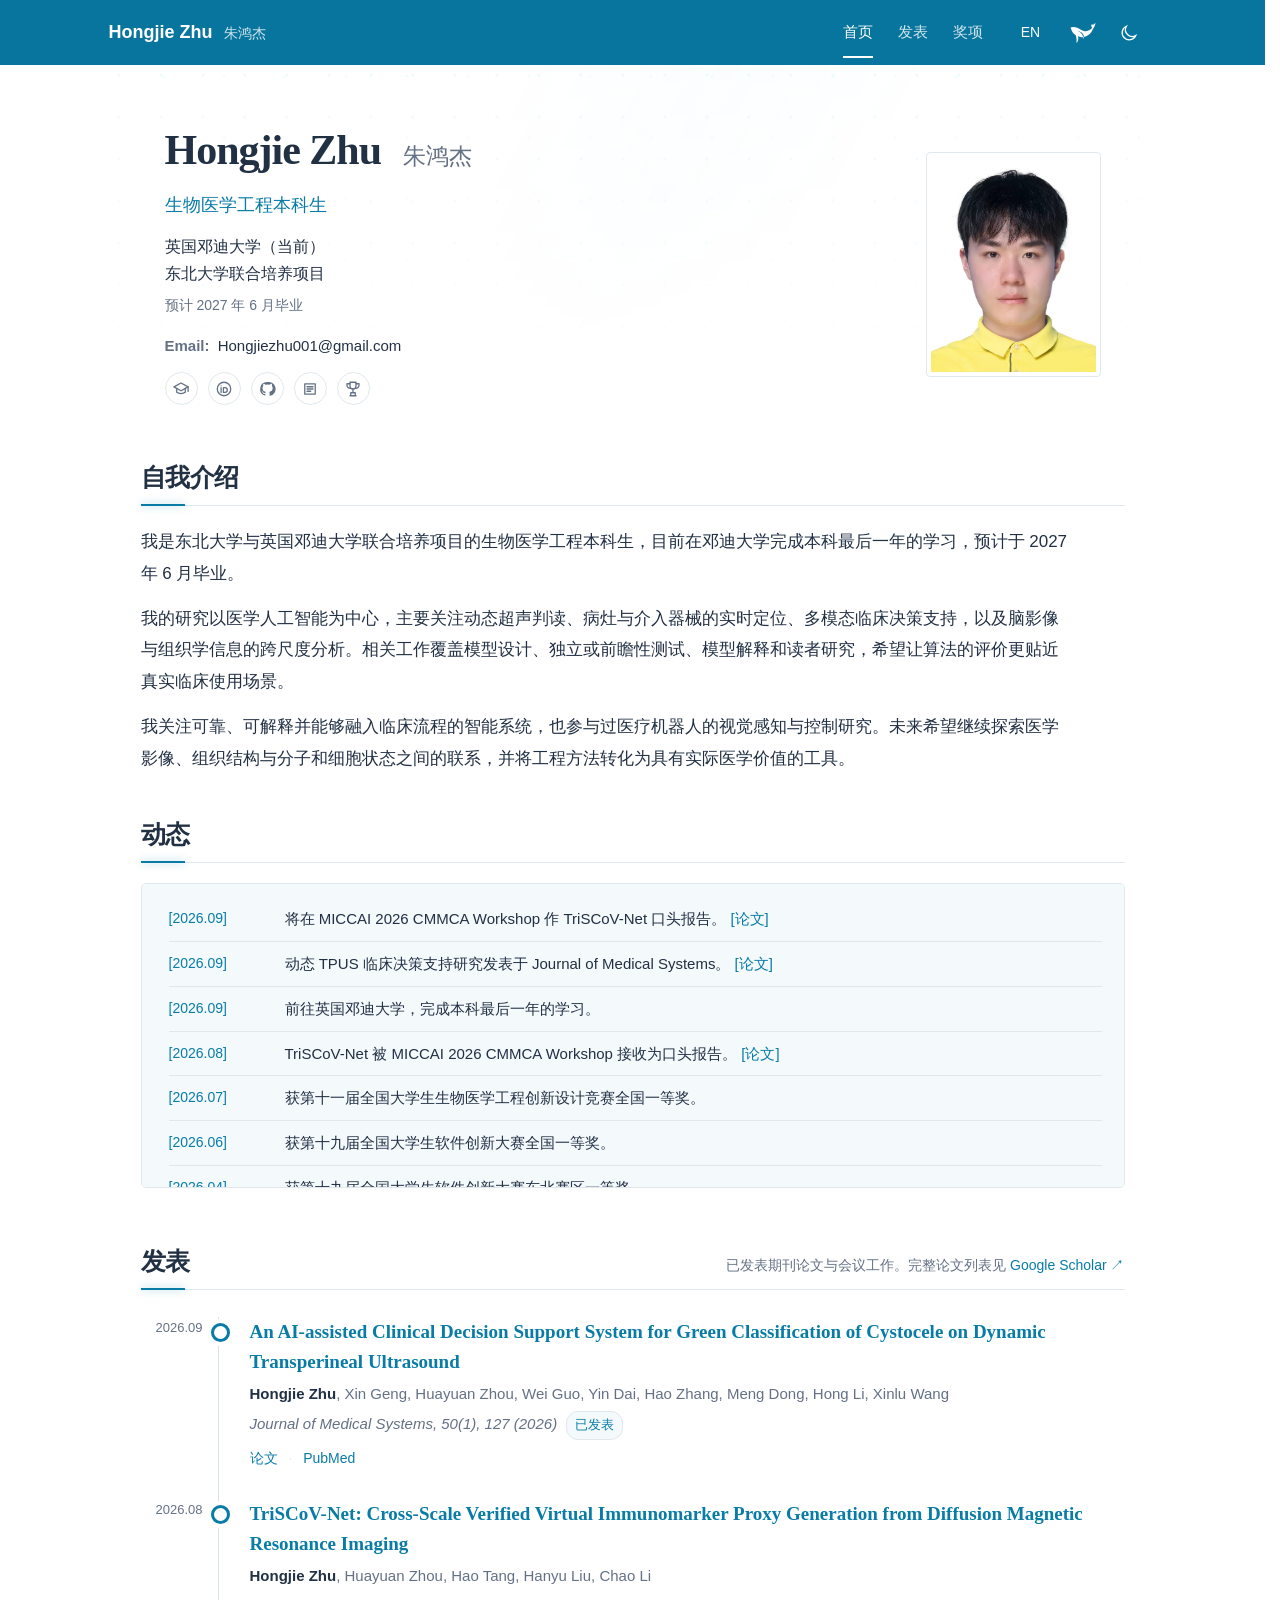
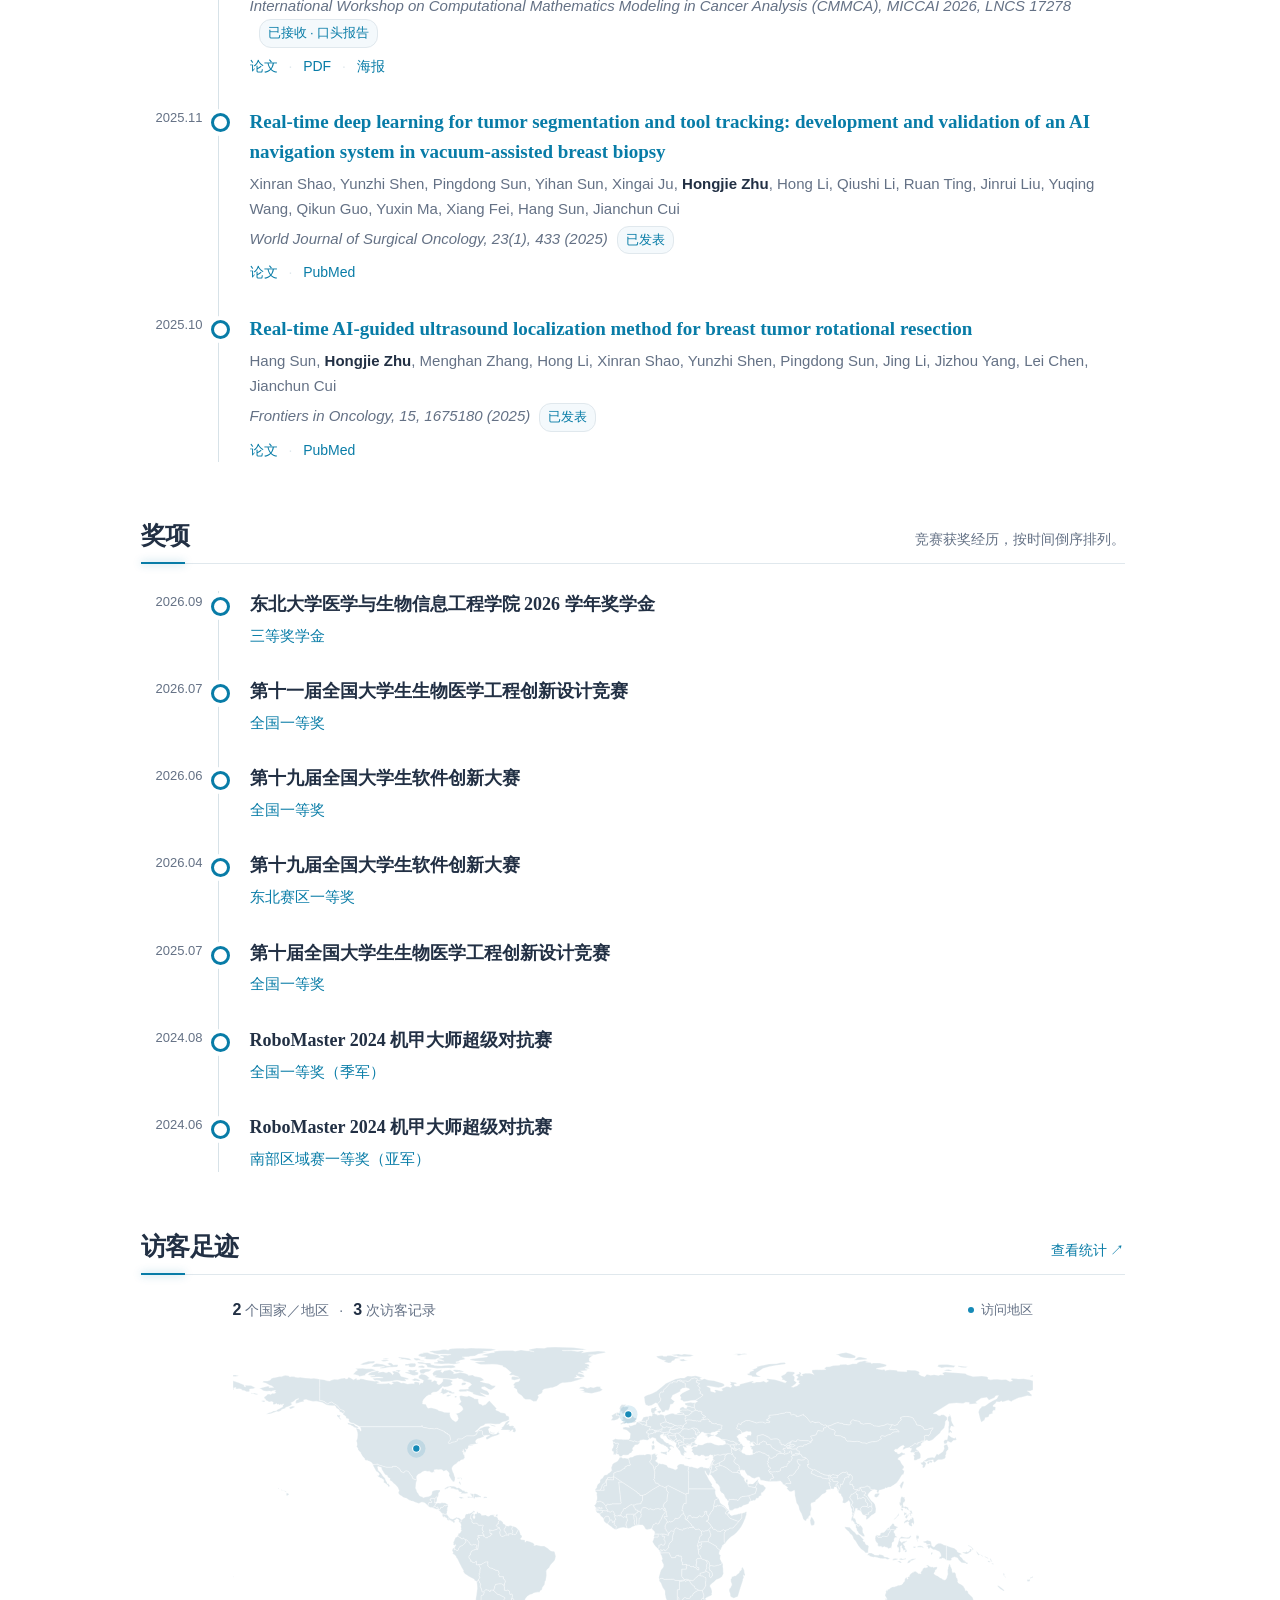
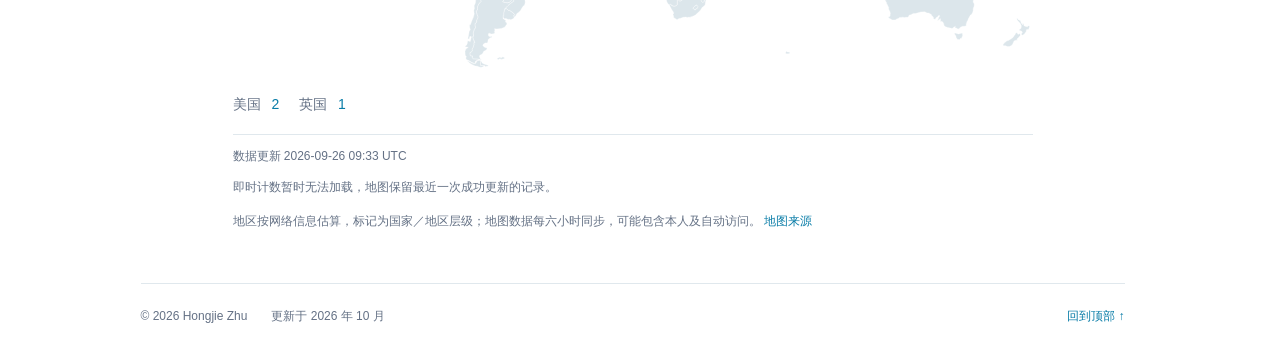
==== commit 61f76624: "Add official LNCS 17278 volume to TriSCoV-Net publication" ====
--- a/zh/index.html
+++ b/zh/index.html
@@ -1,5 +1,5 @@
 <!DOCTYPE html>
-<html lang="zh-CN" data-theme="light"><head><meta charset="utf-8"><meta name="viewport" content="width=device-width,initial-scale=1"><meta name="theme-color" content="#ffffff"><meta name="description" content="朱鸿杰，东北大学与英国邓迪大学联合培养生物医学工程本科生，目前在邓迪大学学习。研究方向为医学人工智能与医学影像。"><title>朱鸿杰的个人主页 | Hongjie Zhu</title><link rel="canonical" href="https://hongjie-zhu.github.io/zh/"><link rel="icon" type="image/svg+xml" href="../assets/favicon.svg"><script>(function(){try{var m=localStorage.getItem('hz-theme');document.documentElement.dataset.theme=m||(matchMedia('(prefers-color-scheme: dark)').matches?'dark':'light');}catch(e){}})();</script><link rel="stylesheet" href="../styles.css?v=7588e8929e"><script defer src="../app.js?v=007b55845a"></script><link rel="alternate" hreflang="en" href="https://hongjie-zhu.github.io/"><link rel="alternate" hreflang="zh-CN" href="https://hongjie-zhu.github.io/zh/"><link rel="alternate" hreflang="x-default" href="https://hongjie-zhu.github.io/"><meta property="og:type" content="website"><meta property="og:site_name" content="Hongjie Zhu · 朱鸿杰"><meta property="og:title" content="朱鸿杰的个人主页 | Hongjie Zhu"><meta property="og:description" content="朱鸿杰，东北大学与英国邓迪大学联合培养生物医学工程本科生，目前在邓迪大学学习。研究方向为医学人工智能与医学影像。"><meta property="og:url" content="https://hongjie-zhu.github.io/zh/"><meta property="og:locale" content="zh_CN"><script type="application/ld+json">{"@context": "https://schema.org", "@type": "ProfilePage", "url": "https://hongjie-zhu.github.io/zh/", "name": "朱鸿杰的个人主页 | Hongjie Zhu", "inLanguage": "zh-CN", "mainEntity": {"@type": "Person", "@id": "https://hongjie-zhu.github.io/#hongjie-zhu", "name": "Hongjie Zhu", "alternateName": "朱鸿杰", "url": "https://hongjie-zhu.github.io/", "image": "https://hongjie-zhu.github.io/assets/hongjie-zhu.jpg", "email": "mailto:hongjiezhu001@gmail.com", "sameAs": ["https://github.com/TTTiankun", "https://scholar.google.co.uk/citations?user=rkhNRc4AAAAJ&hl=en", "https://orcid.org/0009-0009-0659-2012", "https://openreview.net/profile?id=~Hongjie_Zhu2"], "description": "朱鸿杰，东北大学与英国邓迪大学联合培养生物医学工程本科生，目前在邓迪大学学习。研究方向为医学人工智能与医学影像。", "affiliation": [{"@type": "CollegeOrUniversity", "name": "University of Dundee"}, {"@type": "CollegeOrUniversity", "name": "Northeastern University"}], "knowsAbout": ["Medical artificial intelligence", "Ultrasound imaging", "Medical imaging"]}}</script><link rel="stylesheet" href="../academic.css?v=309079df44"><script defer src="../visitor-map.js?v=ad8a6054bc"></script><script defer src="../single-page.js?v=20260926c"></script><script>(function(){try{if(!sessionStorage.getItem('hongjie-whale-intro-seen-v1')&&!matchMedia('(prefers-reduced-motion: reduce)').matches)document.documentElement.classList.add('whale-intro-pending')}catch(e){}})();</script><script defer src="../intro-whale.js?v=3467a42bf1"></script></head><body id="top" data-single-page="true"><div class="whale-intro" id="whale-intro" aria-hidden="true"><canvas id="whale-canvas" aria-hidden="true"></canvas><button class="intro-skip" id="intro-skip" type="button">跳过</button><div class="intro-brand"><strong>Hongjie Zhu · 朱鸿杰</strong><span>医学人工智能 · 医学影像 · 智能系统</span><i aria-hidden="true"></i></div><div class="intro-depth" aria-hidden="true">深海数据 · 生命智能</div></div><a class="skip" href="#main">跳至正文</a><header class="site-header"><div class="header-inner"><a class="site-name" href="#home">Hongjie Zhu <span lang="zh-CN">朱鸿杰</span></a><nav aria-label="主导航"><a href="#home" aria-current="location">首页</a><a href="#publications">发表</a><a href="#awards">奖项</a></nav><div class="preferences"><button id="language-toggle" type="button">EN</button><button class="replay-whale" id="intro-replay" type="button" aria-label="重播数字鲸鱼开场" title="重播数字鲸鱼开场"><svg viewBox="0 0 36 30" aria-hidden="true"><path class="whale-silhouette" fill-rule="evenodd" d="M2 8C6 6 11 8 16 11C22 14.5 27 12 30 8C28.5 7 28.5 5 29 3.7C31 5 32 4 34 1.8C33.8 5 32.5 7.6 31 9.4C28.5 16 23 20 17 20.5C14.5 20.8 12.8 20 11.4 19C12.8 22.8 11.8 26 9.5 28C10.3 24 9.2 20.5 8.8 18C5.5 16.5 3.2 12.8 2 8ZM10.8 12.1C14.6 13.3 18.6 17.3 18.9 23.1C20.1 20.1 18.4 16.1 16.1 14.5C14.3 13.1 12.4 12.3 10.8 12.1Z"/></svg></button><button id="theme-toggle" type="button"><svg aria-hidden="true" viewBox="0 0 24 24"><path class="moon-icon" d="M20.1 15.1A8.2 8.2 0 0 1 8.9 3.9 8.5 8.5 0 1 0 20.1 15.1Z"></path><g class="sun-icon"><circle cx="12" cy="12" r="4"></circle><path d="M12 2v2m0 16v2M2 12h2m16 0h2M5 5l1.5 1.5m11 11L19 19M5 19l1.5-1.5m11-11L19 5"></path></g></svg></button></div></div></header><main class="page" id="main"><section class="nav-section home-content" id="home"><section class="academic-profile"><div class="identity"><h1>Hongjie Zhu <span lang="zh-CN">朱鸿杰</span></h1><p class="identity-role">生物医学工程本科生</p><p class="identity-affiliation"><a href="https://www.dundee.ac.uk/" target="_blank" rel="noopener noreferrer">英国邓迪大学</a>（当前）<br><a href="https://www.neu.edu.cn/" target="_blank" rel="noopener noreferrer">东北大学</a>联合培养项目</p><p class="identity-programme">预计 2027 年 6 月毕业</p><p class="identity-email"><span>Email:</span> Hongjiezhu001@gmail.com</p><div class="profile-icons"><a class="profile-icon" href="https://scholar.google.co.uk/citations?user=rkhNRc4AAAAJ&hl=en" aria-label="Google Scholar" title="Google Scholar" target="_blank" rel="noopener noreferrer"><svg viewBox="0 0 24 24" aria-hidden="true"><path d="M2.5 9.2 12 4l9.5 5.2L12 14.4 2.5 9.2Z"/><path d="M6.3 11.3v5.1c2.9 2.2 8.5 2.2 11.4 0v-5.1M21.5 9.3v6"/></svg></a><a class="profile-icon" href="https://orcid.org/0009-0009-0659-2012" aria-label="ORCID" title="ORCID" target="_blank" rel="noopener noreferrer"><svg viewBox="0 0 24 24" aria-hidden="true"><circle cx="12" cy="12" r="9"/><path d="M8.1 10.2v6.3M8.1 7.7h.01M11.2 10.2h2.1a3.15 3.15 0 0 1 0 6.3h-2.1v-6.3Z"/></svg></a><a class="profile-icon" href="https://github.com/TTTiankun" aria-label="GitHub" title="GitHub" target="_blank" rel="noopener noreferrer"><svg viewBox="0 0 24 24" aria-hidden="true"><path d="M12 2.8a9.2 9.2 0 0 0-2.9 17.9c.5.1.7-.2.7-.5v-1.8c-2.8.6-3.4-1.2-3.4-1.2-.5-1.2-1.1-1.5-1.1-1.5-.9-.6.1-.6.1-.6 1 0 1.6 1.1 1.6 1.1.9 1.6 2.4 1.1 2.9.9.1-.7.4-1.1.7-1.4-2.3-.3-4.6-1.1-4.6-5.1 0-1.1.4-2.1 1.1-2.8-.1-.3-.5-1.3.1-2.7 0 0 .9-.3 2.9 1.1a10 10 0 0 1 5.3 0c2-1.4 2.9-1.1 2.9-1.1.6 1.4.2 2.4.1 2.7.7.8 1.1 1.7 1.1 2.8 0 4-2.4 4.8-4.7 5.1.4.3.7 1 .7 1.9v3c0 .3.2.6.7.5A9.2 9.2 0 0 0 12 2.8Z"/></svg></a><a class="profile-icon" href="https://openreview.net/profile?id=~Hongjie_Zhu2" aria-label="OpenReview" title="OpenReview" target="_blank" rel="noopener noreferrer"><svg viewBox="0 0 24 24" aria-hidden="true"><path d="M5 5.3h14v13.4H5z"/><path d="M8 9h8M8 12h8M8 15h5"/></svg></a><a class="profile-icon" href="#awards" aria-label="奖项" title="奖项"><svg viewBox="0 0 24 24" aria-hidden="true"><path d="M8 3h8v5a4 4 0 0 1-8 0V3Z"/><path d="M8 5H4v2a4 4 0 0 0 4.5 4M16 5h4v2a4 4 0 0 1-4.5 4M12 12v5M8 21h8M9 17h6v4H9z"/></svg></a></div></div><figure class="identity-photo"><img class="portrait" src="../assets/hongjie-zhu.jpg" width="1102" height="1417" alt="Hongjie Zhu / 朱鸿杰" fetchpriority="high"></figure></section><section class="section biography-section"><h2>自我介绍</h2><p>我是东北大学与英国邓迪大学联合培养项目的生物医学工程本科生，目前在邓迪大学完成本科最后一年的学习，预计于 2027 年 6 月毕业。</p><p>我的研究以医学人工智能为中心，主要关注动态超声判读、病灶与介入器械的实时定位、多模态临床决策支持，以及脑影像与组织学信息的跨尺度分析。相关工作覆盖模型设计、独立或前瞻性测试、模型解释和读者研究，希望让算法的评价更贴近真实临床使用场景。</p><p>我关注可靠、可解释并能够融入临床流程的智能系统，也参与过医疗机器人的视觉感知与控制研究。未来希望继续探索医学影像、组织结构与分子和细胞状态之间的联系，并将工程方法转化为具有实际医学价值的工具。</p></section><section class="section news-section"><h2>动态</h2><div class="news-scroll" tabindex="0" aria-label="动态列表"><ul><li><time datetime="2026.09">[2026.09]</time><p>将在 MICCAI 2026 CMMCA Workshop 作 TriSCoV-Net 口头报告。 <a href="https://papers.miccai.org/miccai-2026-sat/CMMCA_010.html" target="_blank" rel="noopener noreferrer">[论文]</a></p></li><li><time datetime="2026.09">[2026.09]</time><p>动态 TPUS 临床决策支持研究发表于 Journal of Medical Systems。 <a href="https://doi.org/10.1007/s10916-026-02453-7" target="_blank" rel="noopener noreferrer">[论文]</a></p></li><li><time datetime="2026.09">[2026.09]</time><p>前往英国邓迪大学，完成本科最后一年的学习。</p></li><li><time datetime="2026.08">[2026.08]</time><p>TriSCoV-Net 被 MICCAI 2026 CMMCA Workshop 接收为口头报告。 <a href="https://papers.miccai.org/miccai-2026-sat/CMMCA_010.html" target="_blank" rel="noopener noreferrer">[论文]</a></p></li><li><time datetime="2026.07">[2026.07]</time><p>获第十一届全国大学生生物医学工程创新设计竞赛全国一等奖。</p></li><li><time datetime="2026.06">[2026.06]</time><p>获第十九届全国大学生软件创新大赛全国一等奖。</p></li><li><time datetime="2026.04">[2026.04]</time><p>获第十九届全国大学生软件创新大赛东北赛区一等奖。</p></li><li><time datetime="2025.11">[2025.11]</time><p>参与的 AI 导航研究发表于 World Journal of Surgical Oncology。 <a href="https://doi.org/10.1186/s12957-025-04087-4" target="_blank" rel="noopener noreferrer">[论文]</a></p></li><li><time datetime="2025.10">[2025.10]</time><p>参与的实时超声定位研究发表于 Frontiers in Oncology。 <a href="https://doi.org/10.3389/fonc.2025.1675180" target="_blank" rel="noopener noreferrer">[论文]</a></p></li><li><time datetime="2025.07">[2025.07]</time><p>获第十届全国大学生生物医学工程创新设计竞赛全国一等奖。</p></li><li><time datetime="2024.08">[2024.08]</time><p>获 RoboMaster 2024 机甲大师超级对抗赛全国一等奖（季军）。</p></li><li><time datetime="2024.06">[2024.06]</time><p>获 RoboMaster 2024 机甲大师超级对抗赛南部区域赛一等奖（亚军）。</p></li><li><time datetime="2023.08">[2023.08]</time><p>进入东北大学，开始生物医学工程专业学习。</p></li></ul></div></section></section><section class="nav-section section timeline-section" id="publications"><div class="section-title"><h2>发表</h2><p>已发表期刊论文与会议工作。完整论文列表见 <a href="https://scholar.google.co.uk/citations?user=rkhNRc4AAAAJ&hl=en" target="_blank" rel="noopener noreferrer">Google Scholar ↗</a></p></div><ol class="academic-timeline"><li><time datetime="2026.09">2026.09</time><article><h3>An AI-assisted Clinical Decision Support System for Green Classification of Cystocele on Dynamic Transperineal Ultrasound</h3><p class="timeline-authors"><strong>Hongjie Zhu</strong>, Xin Geng, Huayuan Zhou, Wei Guo, Yin Dai, Hao Zhang, Meng Dong, Hong Li, Xinlu Wang</p><p class="timeline-venue"><em>Journal of Medical Systems, 50(1), 127 (2026)</em><span class="timeline-status">已发表</span></p><div class="timeline-links"><a href="https://doi.org/10.1007/s10916-026-02453-7" target="_blank" rel="noopener noreferrer">论文</a><span aria-hidden="true"> · </span><a href="https://pubmed.ncbi.nlm.nih.gov/42678584/" target="_blank" rel="noopener noreferrer">PubMed</a></div></article></li><li><time datetime="2026.08">2026.08</time><article><h3>TriSCoV-Net: Cross-Scale Verified Virtual Immunomarker Proxy Generation from Diffusion Magnetic Resonance Imaging</h3><p class="timeline-authors"><strong>Hongjie Zhu</strong>, Huayuan Zhou, Hao Tang, Hanyu Liu, Chao Li</p><p class="timeline-venue"><em>International Workshop on Computational Mathematics Modeling in Cancer Analysis (CMMCA), MICCAI 2026</em><span class="timeline-status">已接收 · 口头报告</span></p><div class="timeline-links"><a href="https://papers.miccai.org/miccai-2026-sat/CMMCA_010.html" target="_blank" rel="noopener noreferrer">论文</a><span aria-hidden="true"> · </span><a href="https://papers.miccai.org/miccai-2026-sat/paper/CMMCA2026_010.pdf" target="_blank" rel="noopener noreferrer">PDF</a><span aria-hidden="true"> · </span><a href="https://cmmca.github.io/CMMCA2026/poster/10-ID-10_TriSCoV-Net%20Cross-Scale%20Verified%20Virtual%20Immunomarker%20Proxy%20Generation%20from%20Diffusion%20Magnetic%20Resonance%20Imaging.pdf" target="_blank" rel="noopener noreferrer">海报</a></div></article></li><li><time datetime="2025.11">2025.11</time><article><h3>Real-time deep learning for tumor segmentation and tool tracking: development and validation of an AI navigation system in vacuum-assisted breast biopsy</h3><p class="timeline-authors">Xinran Shao, Yunzhi Shen, Pingdong Sun, Yihan Sun, Xingai Ju, <strong>Hongjie Zhu</strong>, Hong Li, Qiushi Li, Ruan Ting, Jinrui Liu, Yuqing Wang, Qikun Guo, Yuxin Ma, Xiang Fei, Hang Sun, Jianchun Cui</p><p class="timeline-venue"><em>World Journal of Surgical Oncology, 23(1), 433 (2025)</em><span class="timeline-status">已发表</span></p><div class="timeline-links"><a href="https://doi.org/10.1186/s12957-025-04087-4" target="_blank" rel="noopener noreferrer">论文</a><span aria-hidden="true"> · </span><a href="https://pubmed.ncbi.nlm.nih.gov/41225484/" target="_blank" rel="noopener noreferrer">PubMed</a></div></article></li><li><time datetime="2025.10">2025.10</time><article><h3>Real-time AI-guided ultrasound localization method for breast tumor rotational resection</h3><p class="timeline-authors">Hang Sun, <strong>Hongjie Zhu</strong>, Menghan Zhang, Hong Li, Xinran Shao, Yunzhi Shen, Pingdong Sun, Jing Li, Jizhou Yang, Lei Chen, Jianchun Cui</p><p class="timeline-venue"><em>Frontiers in Oncology, 15, 1675180 (2025)</em><span class="timeline-status">已发表</span></p><div class="timeline-links"><a href="https://doi.org/10.3389/fonc.2025.1675180" target="_blank" rel="noopener noreferrer">论文</a><span aria-hidden="true"> · </span><a href="https://pubmed.ncbi.nlm.nih.gov/41211448/" target="_blank" rel="noopener noreferrer">PubMed</a></div></article></li></ol></section><section class="nav-section section timeline-section" id="awards"><div class="section-title"><h2>奖项</h2><p>竞赛获奖经历，按时间倒序排列。</p></div><ol class="academic-timeline award-timeline"><li><time datetime="2026.09">2026.09</time><article><h3>东北大学医学与生物信息工程学院 2026 学年奖学金</h3><p class="timeline-venue">三等奖学金</p></article></li><li><time datetime="2026.07">2026.07</time><article><h3>第十一届全国大学生生物医学工程创新设计竞赛</h3><p class="timeline-venue">全国一等奖</p></article></li><li><time datetime="2026.06">2026.06</time><article><h3>第十九届全国大学生软件创新大赛</h3><p class="timeline-venue">全国一等奖</p></article></li><li><time datetime="2026.04">2026.04</time><article><h3>第十九届全国大学生软件创新大赛</h3><p class="timeline-venue">东北赛区一等奖</p></article></li><li><time datetime="2025.07">2025.07</time><article><h3>第十届全国大学生生物医学工程创新设计竞赛</h3><p class="timeline-venue">全国一等奖</p></article></li><li><time datetime="2024.08">2024.08</time><article><h3>RoboMaster 2024 机甲大师超级对抗赛</h3><p class="timeline-venue">全国一等奖（季军）</p></article></li><li><time datetime="2024.06">2024.06</time><article><h3>RoboMaster 2024 机甲大师超级对抗赛</h3><p class="timeline-venue">南部区域赛一等奖（亚军）</p></article></li></ol></section><section aria-labelledby="visitors-title" class="section visitors-section" id="visitors"><div class="section-title"><h2 id="visitors-title">访客足迹</h2><a href="https://info.flagcounter.com/6R7o" rel="noopener noreferrer" target="_blank">查看统计 ↗</a></div>
+<html lang="zh-CN" data-theme="light"><head><meta charset="utf-8"><meta name="viewport" content="width=device-width,initial-scale=1"><meta name="theme-color" content="#ffffff"><meta name="description" content="朱鸿杰，东北大学与英国邓迪大学联合培养生物医学工程本科生，目前在邓迪大学学习。研究方向为医学人工智能与医学影像。"><title>朱鸿杰的个人主页 | Hongjie Zhu</title><link rel="canonical" href="https://hongjie-zhu.github.io/zh/"><link rel="icon" type="image/svg+xml" href="../assets/favicon.svg"><script>(function(){try{var m=localStorage.getItem('hz-theme');document.documentElement.dataset.theme=m||(matchMedia('(prefers-color-scheme: dark)').matches?'dark':'light');}catch(e){}})();</script><link rel="stylesheet" href="../styles.css?v=7588e8929e"><script defer src="../app.js?v=007b55845a"></script><link rel="alternate" hreflang="en" href="https://hongjie-zhu.github.io/"><link rel="alternate" hreflang="zh-CN" href="https://hongjie-zhu.github.io/zh/"><link rel="alternate" hreflang="x-default" href="https://hongjie-zhu.github.io/"><meta property="og:type" content="website"><meta property="og:site_name" content="Hongjie Zhu · 朱鸿杰"><meta property="og:title" content="朱鸿杰的个人主页 | Hongjie Zhu"><meta property="og:description" content="朱鸿杰，东北大学与英国邓迪大学联合培养生物医学工程本科生，目前在邓迪大学学习。研究方向为医学人工智能与医学影像。"><meta property="og:url" content="https://hongjie-zhu.github.io/zh/"><meta property="og:locale" content="zh_CN"><script type="application/ld+json">{"@context": "https://schema.org", "@type": "ProfilePage", "url": "https://hongjie-zhu.github.io/zh/", "name": "朱鸿杰的个人主页 | Hongjie Zhu", "inLanguage": "zh-CN", "mainEntity": {"@type": "Person", "@id": "https://hongjie-zhu.github.io/#hongjie-zhu", "name": "Hongjie Zhu", "alternateName": "朱鸿杰", "url": "https://hongjie-zhu.github.io/", "image": "https://hongjie-zhu.github.io/assets/hongjie-zhu.jpg", "email": "mailto:hongjiezhu001@gmail.com", "sameAs": ["https://github.com/TTTiankun", "https://scholar.google.co.uk/citations?user=rkhNRc4AAAAJ&hl=en", "https://orcid.org/0009-0009-0659-2012", "https://openreview.net/profile?id=~Hongjie_Zhu2"], "description": "朱鸿杰，东北大学与英国邓迪大学联合培养生物医学工程本科生，目前在邓迪大学学习。研究方向为医学人工智能与医学影像。", "affiliation": [{"@type": "CollegeOrUniversity", "name": "University of Dundee"}, {"@type": "CollegeOrUniversity", "name": "Northeastern University"}], "knowsAbout": ["Medical artificial intelligence", "Ultrasound imaging", "Medical imaging"]}}</script><link rel="stylesheet" href="../academic.css?v=309079df44"><script defer src="../visitor-map.js?v=ad8a6054bc"></script><script defer src="../single-page.js?v=20260926c"></script><script>(function(){try{if(!sessionStorage.getItem('hongjie-whale-intro-seen-v1')&&!matchMedia('(prefers-reduced-motion: reduce)').matches)document.documentElement.classList.add('whale-intro-pending')}catch(e){}})();</script><script defer src="../intro-whale.js?v=3467a42bf1"></script></head><body id="top" data-single-page="true"><div class="whale-intro" id="whale-intro" aria-hidden="true"><canvas id="whale-canvas" aria-hidden="true"></canvas><button class="intro-skip" id="intro-skip" type="button">跳过</button><div class="intro-brand"><strong>Hongjie Zhu · 朱鸿杰</strong><span>医学人工智能 · 医学影像 · 智能系统</span><i aria-hidden="true"></i></div><div class="intro-depth" aria-hidden="true">深海数据 · 生命智能</div></div><a class="skip" href="#main">跳至正文</a><header class="site-header"><div class="header-inner"><a class="site-name" href="#home">Hongjie Zhu <span lang="zh-CN">朱鸿杰</span></a><nav aria-label="主导航"><a href="#home" aria-current="location">首页</a><a href="#publications">发表</a><a href="#awards">奖项</a></nav><div class="preferences"><button id="language-toggle" type="button">EN</button><button class="replay-whale" id="intro-replay" type="button" aria-label="重播数字鲸鱼开场" title="重播数字鲸鱼开场"><svg viewBox="0 0 36 30" aria-hidden="true"><path class="whale-silhouette" fill-rule="evenodd" d="M2 8C6 6 11 8 16 11C22 14.5 27 12 30 8C28.5 7 28.5 5 29 3.7C31 5 32 4 34 1.8C33.8 5 32.5 7.6 31 9.4C28.5 16 23 20 17 20.5C14.5 20.8 12.8 20 11.4 19C12.8 22.8 11.8 26 9.5 28C10.3 24 9.2 20.5 8.8 18C5.5 16.5 3.2 12.8 2 8ZM10.8 12.1C14.6 13.3 18.6 17.3 18.9 23.1C20.1 20.1 18.4 16.1 16.1 14.5C14.3 13.1 12.4 12.3 10.8 12.1Z"/></svg></button><button id="theme-toggle" type="button"><svg aria-hidden="true" viewBox="0 0 24 24"><path class="moon-icon" d="M20.1 15.1A8.2 8.2 0 0 1 8.9 3.9 8.5 8.5 0 1 0 20.1 15.1Z"></path><g class="sun-icon"><circle cx="12" cy="12" r="4"></circle><path d="M12 2v2m0 16v2M2 12h2m16 0h2M5 5l1.5 1.5m11 11L19 19M5 19l1.5-1.5m11-11L19 5"></path></g></svg></button></div></div></header><main class="page" id="main"><section class="nav-section home-content" id="home"><section class="academic-profile"><div class="identity"><h1>Hongjie Zhu <span lang="zh-CN">朱鸿杰</span></h1><p class="identity-role">生物医学工程本科生</p><p class="identity-affiliation"><a href="https://www.dundee.ac.uk/" target="_blank" rel="noopener noreferrer">英国邓迪大学</a>（当前）<br><a href="https://www.neu.edu.cn/" target="_blank" rel="noopener noreferrer">东北大学</a>联合培养项目</p><p class="identity-programme">预计 2027 年 6 月毕业</p><p class="identity-email"><span>Email:</span> Hongjiezhu001@gmail.com</p><div class="profile-icons"><a class="profile-icon" href="https://scholar.google.co.uk/citations?user=rkhNRc4AAAAJ&hl=en" aria-label="Google Scholar" title="Google Scholar" target="_blank" rel="noopener noreferrer"><svg viewBox="0 0 24 24" aria-hidden="true"><path d="M2.5 9.2 12 4l9.5 5.2L12 14.4 2.5 9.2Z"/><path d="M6.3 11.3v5.1c2.9 2.2 8.5 2.2 11.4 0v-5.1M21.5 9.3v6"/></svg></a><a class="profile-icon" href="https://orcid.org/0009-0009-0659-2012" aria-label="ORCID" title="ORCID" target="_blank" rel="noopener noreferrer"><svg viewBox="0 0 24 24" aria-hidden="true"><circle cx="12" cy="12" r="9"/><path d="M8.1 10.2v6.3M8.1 7.7h.01M11.2 10.2h2.1a3.15 3.15 0 0 1 0 6.3h-2.1v-6.3Z"/></svg></a><a class="profile-icon" href="https://github.com/TTTiankun" aria-label="GitHub" title="GitHub" target="_blank" rel="noopener noreferrer"><svg viewBox="0 0 24 24" aria-hidden="true"><path d="M12 2.8a9.2 9.2 0 0 0-2.9 17.9c.5.1.7-.2.7-.5v-1.8c-2.8.6-3.4-1.2-3.4-1.2-.5-1.2-1.1-1.5-1.1-1.5-.9-.6.1-.6.1-.6 1 0 1.6 1.1 1.6 1.1.9 1.6 2.4 1.1 2.9.9.1-.7.4-1.1.7-1.4-2.3-.3-4.6-1.1-4.6-5.1 0-1.1.4-2.1 1.1-2.8-.1-.3-.5-1.3.1-2.7 0 0 .9-.3 2.9 1.1a10 10 0 0 1 5.3 0c2-1.4 2.9-1.1 2.9-1.1.6 1.4.2 2.4.1 2.7.7.8 1.1 1.7 1.1 2.8 0 4-2.4 4.8-4.7 5.1.4.3.7 1 .7 1.9v3c0 .3.2.6.7.5A9.2 9.2 0 0 0 12 2.8Z"/></svg></a><a class="profile-icon" href="https://openreview.net/profile?id=~Hongjie_Zhu2" aria-label="OpenReview" title="OpenReview" target="_blank" rel="noopener noreferrer"><svg viewBox="0 0 24 24" aria-hidden="true"><path d="M5 5.3h14v13.4H5z"/><path d="M8 9h8M8 12h8M8 15h5"/></svg></a><a class="profile-icon" href="#awards" aria-label="奖项" title="奖项"><svg viewBox="0 0 24 24" aria-hidden="true"><path d="M8 3h8v5a4 4 0 0 1-8 0V3Z"/><path d="M8 5H4v2a4 4 0 0 0 4.5 4M16 5h4v2a4 4 0 0 1-4.5 4M12 12v5M8 21h8M9 17h6v4H9z"/></svg></a></div></div><figure class="identity-photo"><img class="portrait" src="../assets/hongjie-zhu.jpg" width="1102" height="1417" alt="Hongjie Zhu / 朱鸿杰" fetchpriority="high"></figure></section><section class="section biography-section"><h2>自我介绍</h2><p>我是东北大学与英国邓迪大学联合培养项目的生物医学工程本科生，目前在邓迪大学完成本科最后一年的学习，预计于 2027 年 6 月毕业。</p><p>我的研究以医学人工智能为中心，主要关注动态超声判读、病灶与介入器械的实时定位、多模态临床决策支持，以及脑影像与组织学信息的跨尺度分析。相关工作覆盖模型设计、独立或前瞻性测试、模型解释和读者研究，希望让算法的评价更贴近真实临床使用场景。</p><p>我关注可靠、可解释并能够融入临床流程的智能系统，也参与过医疗机器人的视觉感知与控制研究。未来希望继续探索医学影像、组织结构与分子和细胞状态之间的联系，并将工程方法转化为具有实际医学价值的工具。</p></section><section class="section news-section"><h2>动态</h2><div class="news-scroll" tabindex="0" aria-label="动态列表"><ul><li><time datetime="2026.09">[2026.09]</time><p>将在 MICCAI 2026 CMMCA Workshop 作 TriSCoV-Net 口头报告。 <a href="https://papers.miccai.org/miccai-2026-sat/CMMCA_010.html" target="_blank" rel="noopener noreferrer">[论文]</a></p></li><li><time datetime="2026.09">[2026.09]</time><p>动态 TPUS 临床决策支持研究发表于 Journal of Medical Systems。 <a href="https://doi.org/10.1007/s10916-026-02453-7" target="_blank" rel="noopener noreferrer">[论文]</a></p></li><li><time datetime="2026.09">[2026.09]</time><p>前往英国邓迪大学，完成本科最后一年的学习。</p></li><li><time datetime="2026.08">[2026.08]</time><p>TriSCoV-Net 被 MICCAI 2026 CMMCA Workshop 接收为口头报告。 <a href="https://papers.miccai.org/miccai-2026-sat/CMMCA_010.html" target="_blank" rel="noopener noreferrer">[论文]</a></p></li><li><time datetime="2026.07">[2026.07]</time><p>获第十一届全国大学生生物医学工程创新设计竞赛全国一等奖。</p></li><li><time datetime="2026.06">[2026.06]</time><p>获第十九届全国大学生软件创新大赛全国一等奖。</p></li><li><time datetime="2026.04">[2026.04]</time><p>获第十九届全国大学生软件创新大赛东北赛区一等奖。</p></li><li><time datetime="2025.11">[2025.11]</time><p>参与的 AI 导航研究发表于 World Journal of Surgical Oncology。 <a href="https://doi.org/10.1186/s12957-025-04087-4" target="_blank" rel="noopener noreferrer">[论文]</a></p></li><li><time datetime="2025.10">[2025.10]</time><p>参与的实时超声定位研究发表于 Frontiers in Oncology。 <a href="https://doi.org/10.3389/fonc.2025.1675180" target="_blank" rel="noopener noreferrer">[论文]</a></p></li><li><time datetime="2025.07">[2025.07]</time><p>获第十届全国大学生生物医学工程创新设计竞赛全国一等奖。</p></li><li><time datetime="2024.08">[2024.08]</time><p>获 RoboMaster 2024 机甲大师超级对抗赛全国一等奖（季军）。</p></li><li><time datetime="2024.06">[2024.06]</time><p>获 RoboMaster 2024 机甲大师超级对抗赛南部区域赛一等奖（亚军）。</p></li><li><time datetime="2023.08">[2023.08]</time><p>进入东北大学，开始生物医学工程专业学习。</p></li></ul></div></section></section><section class="nav-section section timeline-section" id="publications"><div class="section-title"><h2>发表</h2><p>已发表期刊论文与会议工作。完整论文列表见 <a href="https://scholar.google.co.uk/citations?user=rkhNRc4AAAAJ&hl=en" target="_blank" rel="noopener noreferrer">Google Scholar ↗</a></p></div><ol class="academic-timeline"><li><time datetime="2026.09">2026.09</time><article><h3>An AI-assisted Clinical Decision Support System for Green Classification of Cystocele on Dynamic Transperineal Ultrasound</h3><p class="timeline-authors"><strong>Hongjie Zhu</strong>, Xin Geng, Huayuan Zhou, Wei Guo, Yin Dai, Hao Zhang, Meng Dong, Hong Li, Xinlu Wang</p><p class="timeline-venue"><em>Journal of Medical Systems, 50(1), 127 (2026)</em><span class="timeline-status">已发表</span></p><div class="timeline-links"><a href="https://doi.org/10.1007/s10916-026-02453-7" target="_blank" rel="noopener noreferrer">论文</a><span aria-hidden="true"> · </span><a href="https://pubmed.ncbi.nlm.nih.gov/42678584/" target="_blank" rel="noopener noreferrer">PubMed</a></div></article></li><li><time datetime="2026.08">2026.08</time><article><h3>TriSCoV-Net: Cross-Scale Verified Virtual Immunomarker Proxy Generation from Diffusion Magnetic Resonance Imaging</h3><p class="timeline-authors"><strong>Hongjie Zhu</strong>, Huayuan Zhou, Hao Tang, Hanyu Liu, Chao Li</p><p class="timeline-venue"><em>International Workshop on Computational Mathematics Modeling in Cancer Analysis (CMMCA), MICCAI 2026, LNCS 17278</em><span class="timeline-status">已接收 · 口头报告</span></p><div class="timeline-links"><a href="https://papers.miccai.org/miccai-2026-sat/CMMCA_010.html" target="_blank" rel="noopener noreferrer">论文</a><span aria-hidden="true"> · </span><a href="https://papers.miccai.org/miccai-2026-sat/paper/CMMCA2026_010.pdf" target="_blank" rel="noopener noreferrer">PDF</a><span aria-hidden="true"> · </span><a href="https://cmmca.github.io/CMMCA2026/poster/10-ID-10_TriSCoV-Net%20Cross-Scale%20Verified%20Virtual%20Immunomarker%20Proxy%20Generation%20from%20Diffusion%20Magnetic%20Resonance%20Imaging.pdf" target="_blank" rel="noopener noreferrer">海报</a></div></article></li><li><time datetime="2025.11">2025.11</time><article><h3>Real-time deep learning for tumor segmentation and tool tracking: development and validation of an AI navigation system in vacuum-assisted breast biopsy</h3><p class="timeline-authors">Xinran Shao, Yunzhi Shen, Pingdong Sun, Yihan Sun, Xingai Ju, <strong>Hongjie Zhu</strong>, Hong Li, Qiushi Li, Ruan Ting, Jinrui Liu, Yuqing Wang, Qikun Guo, Yuxin Ma, Xiang Fei, Hang Sun, Jianchun Cui</p><p class="timeline-venue"><em>World Journal of Surgical Oncology, 23(1), 433 (2025)</em><span class="timeline-status">已发表</span></p><div class="timeline-links"><a href="https://doi.org/10.1186/s12957-025-04087-4" target="_blank" rel="noopener noreferrer">论文</a><span aria-hidden="true"> · </span><a href="https://pubmed.ncbi.nlm.nih.gov/41225484/" target="_blank" rel="noopener noreferrer">PubMed</a></div></article></li><li><time datetime="2025.10">2025.10</time><article><h3>Real-time AI-guided ultrasound localization method for breast tumor rotational resection</h3><p class="timeline-authors">Hang Sun, <strong>Hongjie Zhu</strong>, Menghan Zhang, Hong Li, Xinran Shao, Yunzhi Shen, Pingdong Sun, Jing Li, Jizhou Yang, Lei Chen, Jianchun Cui</p><p class="timeline-venue"><em>Frontiers in Oncology, 15, 1675180 (2025)</em><span class="timeline-status">已发表</span></p><div class="timeline-links"><a href="https://doi.org/10.3389/fonc.2025.1675180" target="_blank" rel="noopener noreferrer">论文</a><span aria-hidden="true"> · </span><a href="https://pubmed.ncbi.nlm.nih.gov/41211448/" target="_blank" rel="noopener noreferrer">PubMed</a></div></article></li></ol></section><section class="nav-section section timeline-section" id="awards"><div class="section-title"><h2>奖项</h2><p>竞赛获奖经历，按时间倒序排列。</p></div><ol class="academic-timeline award-timeline"><li><time datetime="2026.09">2026.09</time><article><h3>东北大学医学与生物信息工程学院 2026 学年奖学金</h3><p class="timeline-venue">三等奖学金</p></article></li><li><time datetime="2026.07">2026.07</time><article><h3>第十一届全国大学生生物医学工程创新设计竞赛</h3><p class="timeline-venue">全国一等奖</p></article></li><li><time datetime="2026.06">2026.06</time><article><h3>第十九届全国大学生软件创新大赛</h3><p class="timeline-venue">全国一等奖</p></article></li><li><time datetime="2026.04">2026.04</time><article><h3>第十九届全国大学生软件创新大赛</h3><p class="timeline-venue">东北赛区一等奖</p></article></li><li><time datetime="2025.07">2025.07</time><article><h3>第十届全国大学生生物医学工程创新设计竞赛</h3><p class="timeline-venue">全国一等奖</p></article></li><li><time datetime="2024.08">2024.08</time><article><h3>RoboMaster 2024 机甲大师超级对抗赛</h3><p class="timeline-venue">全国一等奖（季军）</p></article></li><li><time datetime="2024.06">2024.06</time><article><h3>RoboMaster 2024 机甲大师超级对抗赛</h3><p class="timeline-venue">南部区域赛一等奖（亚军）</p></article></li></ol></section><section aria-labelledby="visitors-title" class="section visitors-section" id="visitors"><div class="section-title"><h2 id="visitors-title">访客足迹</h2><a href="https://info.flagcounter.com/6R7o" rel="noopener noreferrer" target="_blank">查看统计 ↗</a></div>
 <div class="minimal-map" data-stats-url="https://raw.githubusercontent.com/hongjie-zhu/hongjie-zhu.github.io/main/assets/visitor-stats.json"><div class="map-meta"><p><strong id="country-total">2</strong> 个国家／地区<span class="meta-divider">·</span><strong id="visit-total">3</strong> 次访客记录</p><span class="map-legend"><i aria-hidden="true"></i>访问地区</span></div>
 <svg aria-labelledby="map-title map-desc" class="visitor-map" role="img" viewbox="0 0 960 400"><title id="map-title">访客国家与地区</title><desc id="map-desc">蓝色标记表示已有访问记录的国家与地区，下方列表提供相同信息。</desc><use class="map-land" href="../assets/world-land.svg#land"></use><g id="visitor-markers"><g class="map-marker" data-country="US" transform="translate(220.0,125.4)"><title>美国: 2</title><circle class="marker-halo" r="11"></circle><circle class="marker-dot" r="4.5"></circle></g><g class="map-marker" data-country="GB" transform="translate(474.4,84.4)"><title>英国: 1</title><circle class="marker-halo" r="11"></circle><circle class="marker-dot" r="4.5"></circle></g></g></svg>
 <ul class="visitor-countries" id="visitor-country-list"><li><button data-country="US" type="button">美国 <span>2</span></button></li><li><button data-country="GB" type="button">英国 <span>1</span></button></li></ul>
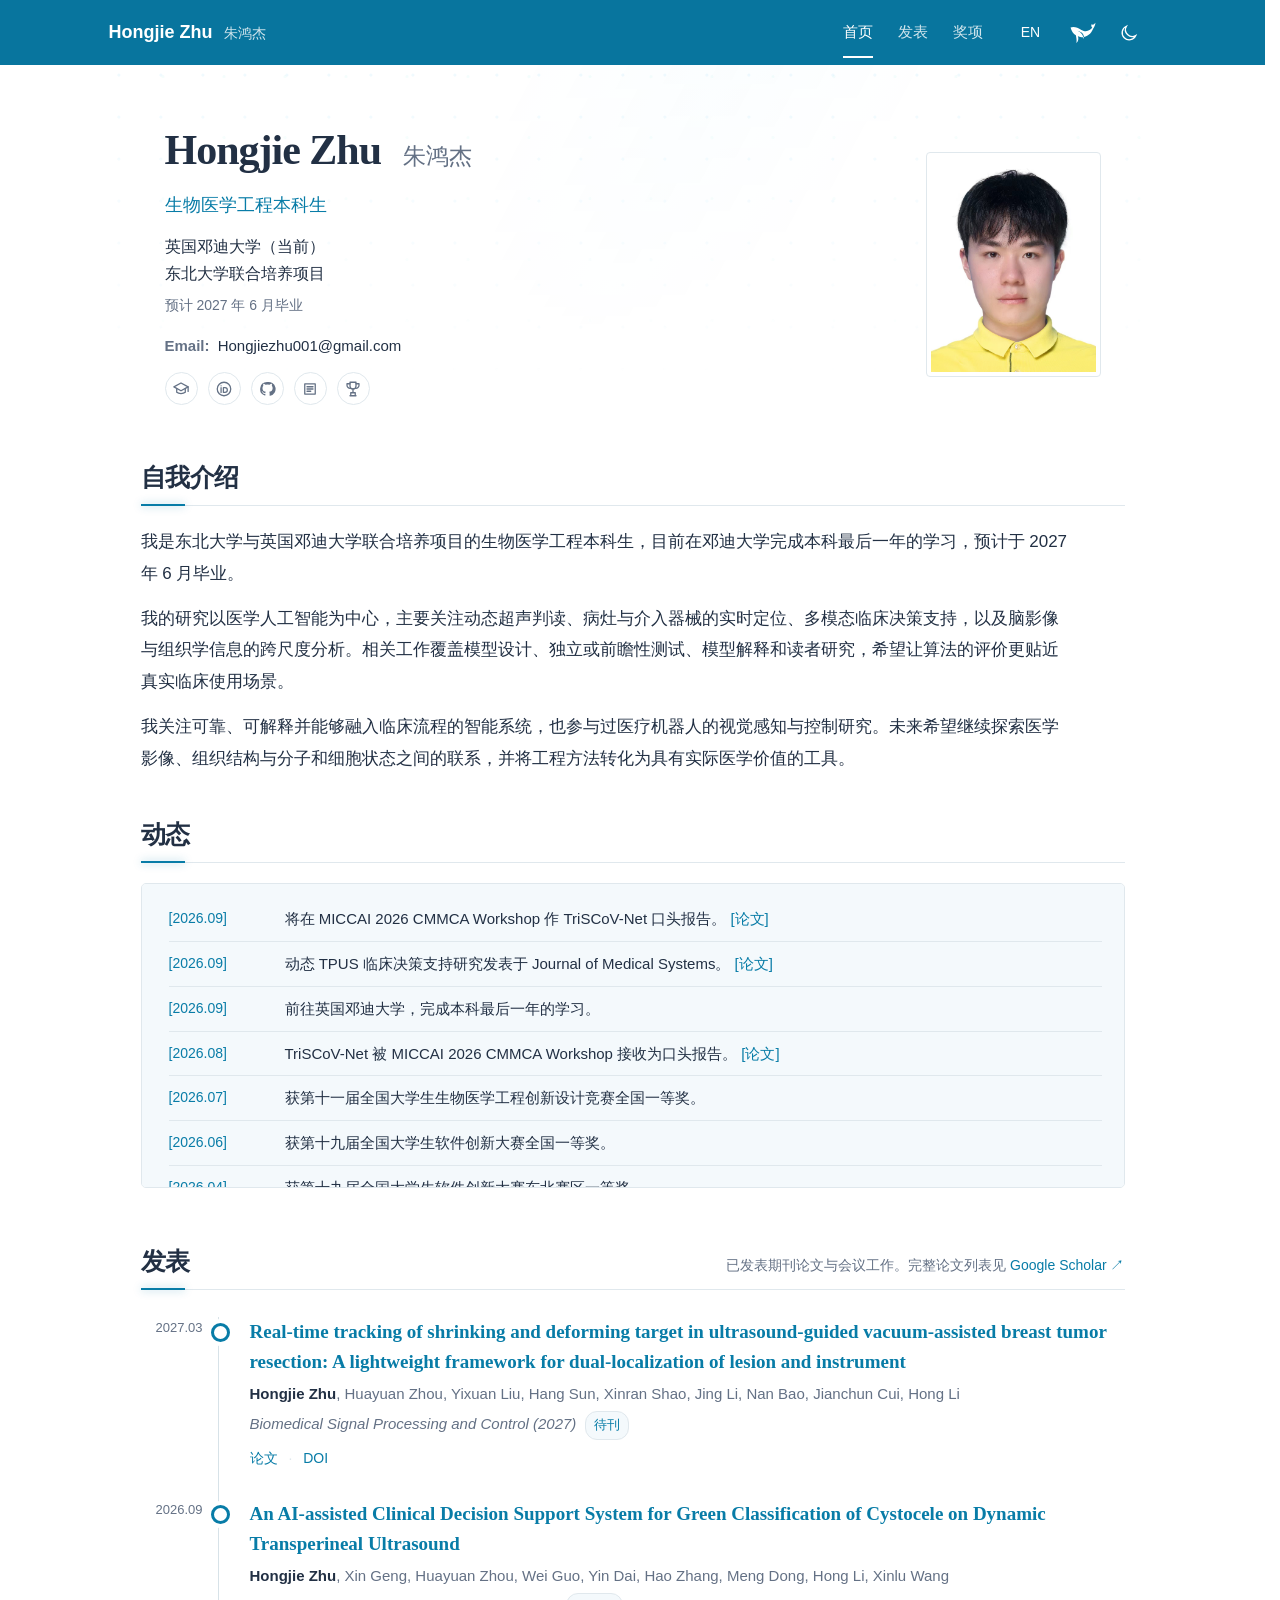
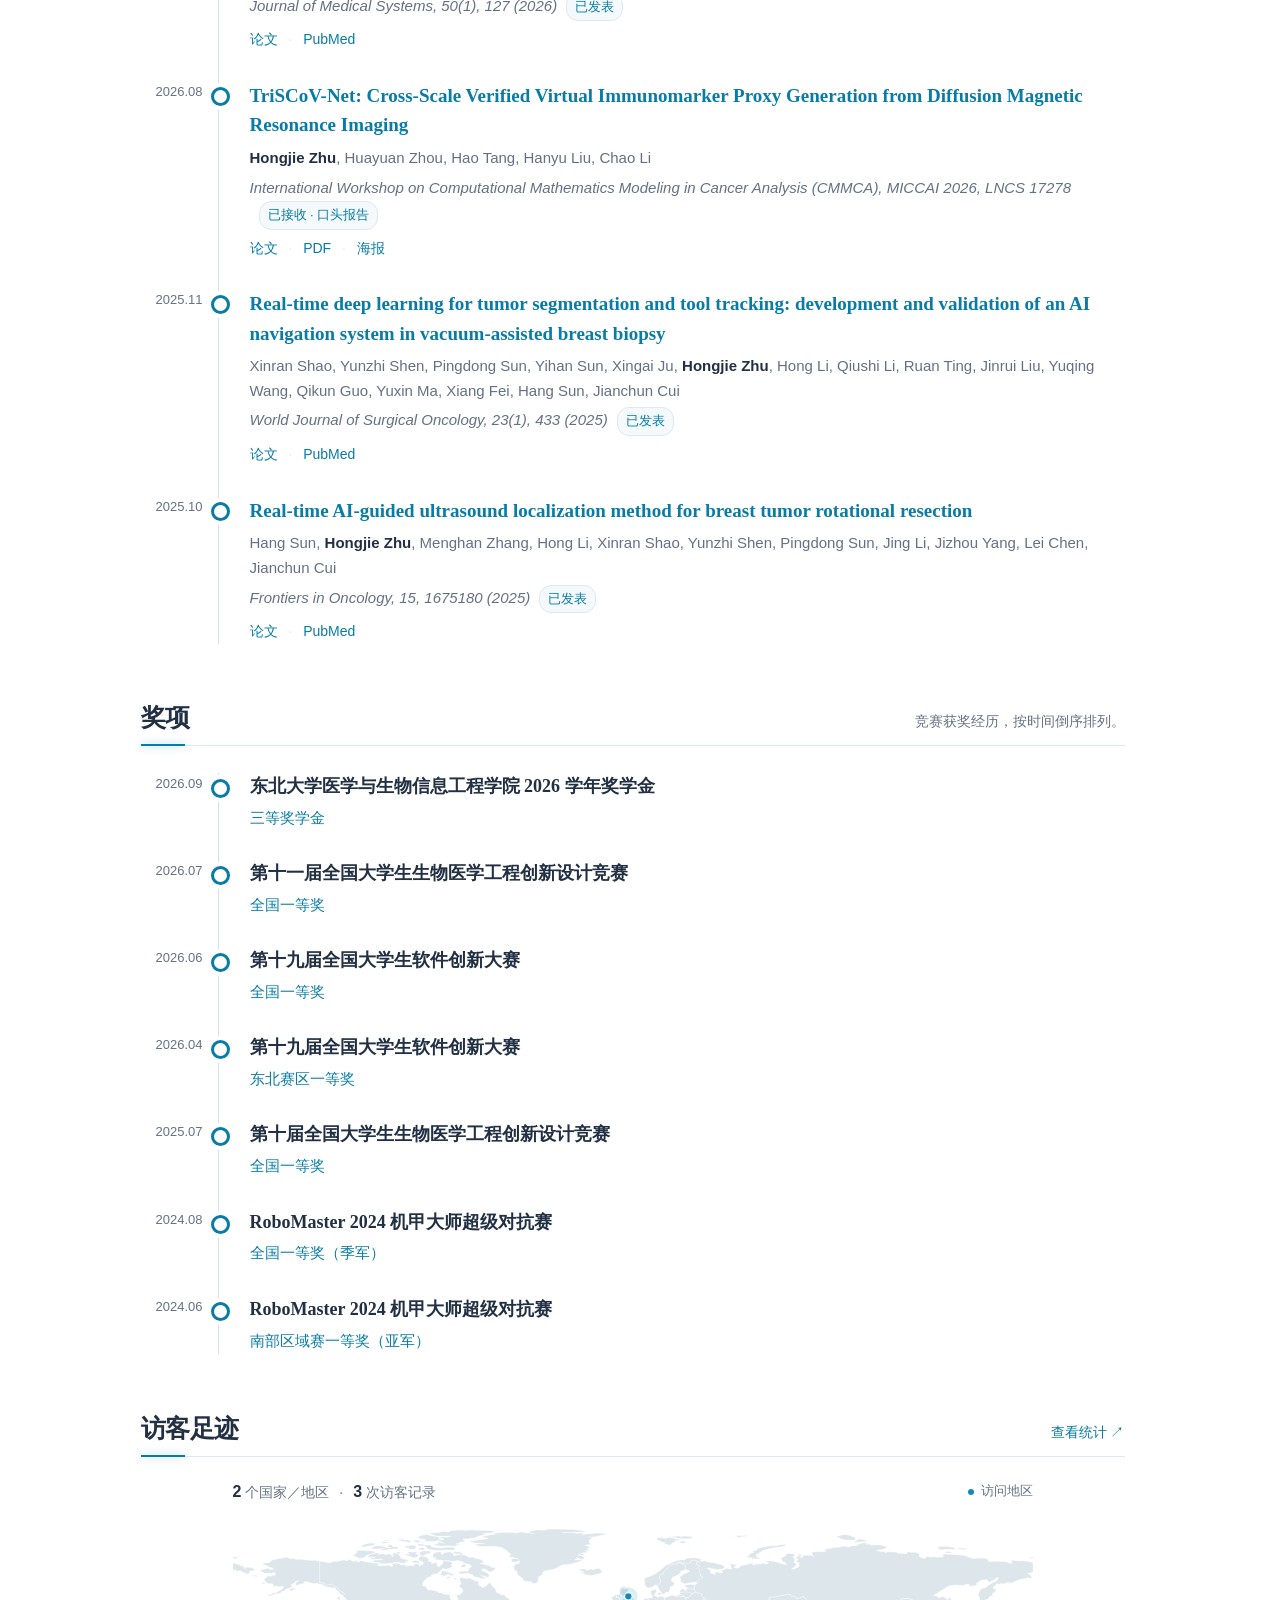
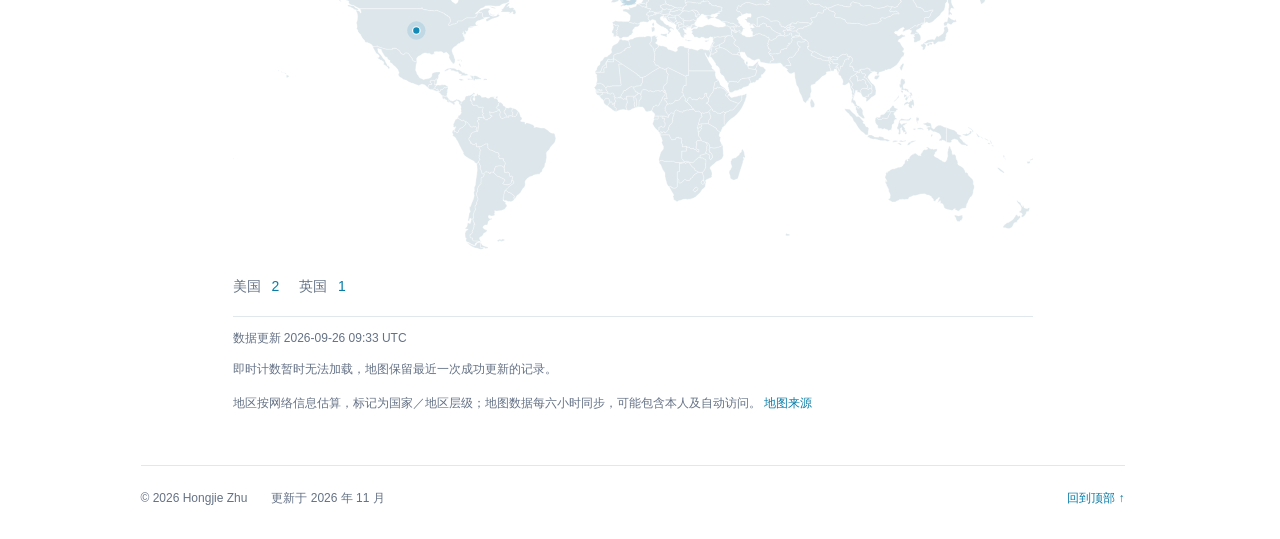
==== commit 6da2dee7: "Add BSPC publisher record and DOI in both languages" ====
--- a/zh/index.html
+++ b/zh/index.html
@@ -1,7 +1,7 @@
 <!DOCTYPE html>
-<html lang="zh-CN" data-theme="light"><head><meta charset="utf-8"><meta name="viewport" content="width=device-width,initial-scale=1"><meta name="theme-color" content="#ffffff"><meta name="description" content="朱鸿杰，东北大学与英国邓迪大学联合培养生物医学工程本科生，目前在邓迪大学学习。研究方向为医学人工智能与医学影像。"><title>朱鸿杰的个人主页 | Hongjie Zhu</title><link rel="canonical" href="https://hongjie-zhu.github.io/zh/"><link rel="icon" type="image/svg+xml" href="../assets/favicon.svg"><script>(function(){try{var m=localStorage.getItem('hz-theme');document.documentElement.dataset.theme=m||(matchMedia('(prefers-color-scheme: dark)').matches?'dark':'light');}catch(e){}})();</script><link rel="stylesheet" href="../styles.css?v=7588e8929e"><script defer src="../app.js?v=007b55845a"></script><link rel="alternate" hreflang="en" href="https://hongjie-zhu.github.io/"><link rel="alternate" hreflang="zh-CN" href="https://hongjie-zhu.github.io/zh/"><link rel="alternate" hreflang="x-default" href="https://hongjie-zhu.github.io/"><meta property="og:type" content="website"><meta property="og:site_name" content="Hongjie Zhu · 朱鸿杰"><meta property="og:title" content="朱鸿杰的个人主页 | Hongjie Zhu"><meta property="og:description" content="朱鸿杰，东北大学与英国邓迪大学联合培养生物医学工程本科生，目前在邓迪大学学习。研究方向为医学人工智能与医学影像。"><meta property="og:url" content="https://hongjie-zhu.github.io/zh/"><meta property="og:locale" content="zh_CN"><script type="application/ld+json">{"@context": "https://schema.org", "@type": "ProfilePage", "url": "https://hongjie-zhu.github.io/zh/", "name": "朱鸿杰的个人主页 | Hongjie Zhu", "inLanguage": "zh-CN", "mainEntity": {"@type": "Person", "@id": "https://hongjie-zhu.github.io/#hongjie-zhu", "name": "Hongjie Zhu", "alternateName": "朱鸿杰", "url": "https://hongjie-zhu.github.io/", "image": "https://hongjie-zhu.github.io/assets/hongjie-zhu.jpg", "email": "mailto:hongjiezhu001@gmail.com", "sameAs": ["https://github.com/TTTiankun", "https://scholar.google.co.uk/citations?user=rkhNRc4AAAAJ&hl=en", "https://orcid.org/0009-0009-0659-2012", "https://openreview.net/profile?id=~Hongjie_Zhu2"], "description": "朱鸿杰，东北大学与英国邓迪大学联合培养生物医学工程本科生，目前在邓迪大学学习。研究方向为医学人工智能与医学影像。", "affiliation": [{"@type": "CollegeOrUniversity", "name": "University of Dundee"}, {"@type": "CollegeOrUniversity", "name": "Northeastern University"}], "knowsAbout": ["Medical artificial intelligence", "Ultrasound imaging", "Medical imaging"]}}</script><link rel="stylesheet" href="../academic.css?v=309079df44"><script defer src="../visitor-map.js?v=ad8a6054bc"></script><script defer src="../single-page.js?v=20260926c"></script><script>(function(){try{if(!sessionStorage.getItem('hongjie-whale-intro-seen-v1')&&!matchMedia('(prefers-reduced-motion: reduce)').matches)document.documentElement.classList.add('whale-intro-pending')}catch(e){}})();</script><script defer src="../intro-whale.js?v=3467a42bf1"></script></head><body id="top" data-single-page="true"><div class="whale-intro" id="whale-intro" aria-hidden="true"><canvas id="whale-canvas" aria-hidden="true"></canvas><button class="intro-skip" id="intro-skip" type="button">跳过</button><div class="intro-brand"><strong>Hongjie Zhu · 朱鸿杰</strong><span>医学人工智能 · 医学影像 · 智能系统</span><i aria-hidden="true"></i></div><div class="intro-depth" aria-hidden="true">深海数据 · 生命智能</div></div><a class="skip" href="#main">跳至正文</a><header class="site-header"><div class="header-inner"><a class="site-name" href="#home">Hongjie Zhu <span lang="zh-CN">朱鸿杰</span></a><nav aria-label="主导航"><a href="#home" aria-current="location">首页</a><a href="#publications">发表</a><a href="#awards">奖项</a></nav><div class="preferences"><button id="language-toggle" type="button">EN</button><button class="replay-whale" id="intro-replay" type="button" aria-label="重播数字鲸鱼开场" title="重播数字鲸鱼开场"><svg viewBox="0 0 36 30" aria-hidden="true"><path class="whale-silhouette" fill-rule="evenodd" d="M2 8C6 6 11 8 16 11C22 14.5 27 12 30 8C28.5 7 28.5 5 29 3.7C31 5 32 4 34 1.8C33.8 5 32.5 7.6 31 9.4C28.5 16 23 20 17 20.5C14.5 20.8 12.8 20 11.4 19C12.8 22.8 11.8 26 9.5 28C10.3 24 9.2 20.5 8.8 18C5.5 16.5 3.2 12.8 2 8ZM10.8 12.1C14.6 13.3 18.6 17.3 18.9 23.1C20.1 20.1 18.4 16.1 16.1 14.5C14.3 13.1 12.4 12.3 10.8 12.1Z"/></svg></button><button id="theme-toggle" type="button"><svg aria-hidden="true" viewBox="0 0 24 24"><path class="moon-icon" d="M20.1 15.1A8.2 8.2 0 0 1 8.9 3.9 8.5 8.5 0 1 0 20.1 15.1Z"></path><g class="sun-icon"><circle cx="12" cy="12" r="4"></circle><path d="M12 2v2m0 16v2M2 12h2m16 0h2M5 5l1.5 1.5m11 11L19 19M5 19l1.5-1.5m11-11L19 5"></path></g></svg></button></div></div></header><main class="page" id="main"><section class="nav-section home-content" id="home"><section class="academic-profile"><div class="identity"><h1>Hongjie Zhu <span lang="zh-CN">朱鸿杰</span></h1><p class="identity-role">生物医学工程本科生</p><p class="identity-affiliation"><a href="https://www.dundee.ac.uk/" target="_blank" rel="noopener noreferrer">英国邓迪大学</a>（当前）<br><a href="https://www.neu.edu.cn/" target="_blank" rel="noopener noreferrer">东北大学</a>联合培养项目</p><p class="identity-programme">预计 2027 年 6 月毕业</p><p class="identity-email"><span>Email:</span> Hongjiezhu001@gmail.com</p><div class="profile-icons"><a class="profile-icon" href="https://scholar.google.co.uk/citations?user=rkhNRc4AAAAJ&hl=en" aria-label="Google Scholar" title="Google Scholar" target="_blank" rel="noopener noreferrer"><svg viewBox="0 0 24 24" aria-hidden="true"><path d="M2.5 9.2 12 4l9.5 5.2L12 14.4 2.5 9.2Z"/><path d="M6.3 11.3v5.1c2.9 2.2 8.5 2.2 11.4 0v-5.1M21.5 9.3v6"/></svg></a><a class="profile-icon" href="https://orcid.org/0009-0009-0659-2012" aria-label="ORCID" title="ORCID" target="_blank" rel="noopener noreferrer"><svg viewBox="0 0 24 24" aria-hidden="true"><circle cx="12" cy="12" r="9"/><path d="M8.1 10.2v6.3M8.1 7.7h.01M11.2 10.2h2.1a3.15 3.15 0 0 1 0 6.3h-2.1v-6.3Z"/></svg></a><a class="profile-icon" href="https://github.com/TTTiankun" aria-label="GitHub" title="GitHub" target="_blank" rel="noopener noreferrer"><svg viewBox="0 0 24 24" aria-hidden="true"><path d="M12 2.8a9.2 9.2 0 0 0-2.9 17.9c.5.1.7-.2.7-.5v-1.8c-2.8.6-3.4-1.2-3.4-1.2-.5-1.2-1.1-1.5-1.1-1.5-.9-.6.1-.6.1-.6 1 0 1.6 1.1 1.6 1.1.9 1.6 2.4 1.1 2.9.9.1-.7.4-1.1.7-1.4-2.3-.3-4.6-1.1-4.6-5.1 0-1.1.4-2.1 1.1-2.8-.1-.3-.5-1.3.1-2.7 0 0 .9-.3 2.9 1.1a10 10 0 0 1 5.3 0c2-1.4 2.9-1.1 2.9-1.1.6 1.4.2 2.4.1 2.7.7.8 1.1 1.7 1.1 2.8 0 4-2.4 4.8-4.7 5.1.4.3.7 1 .7 1.9v3c0 .3.2.6.7.5A9.2 9.2 0 0 0 12 2.8Z"/></svg></a><a class="profile-icon" href="https://openreview.net/profile?id=~Hongjie_Zhu2" aria-label="OpenReview" title="OpenReview" target="_blank" rel="noopener noreferrer"><svg viewBox="0 0 24 24" aria-hidden="true"><path d="M5 5.3h14v13.4H5z"/><path d="M8 9h8M8 12h8M8 15h5"/></svg></a><a class="profile-icon" href="#awards" aria-label="奖项" title="奖项"><svg viewBox="0 0 24 24" aria-hidden="true"><path d="M8 3h8v5a4 4 0 0 1-8 0V3Z"/><path d="M8 5H4v2a4 4 0 0 0 4.5 4M16 5h4v2a4 4 0 0 1-4.5 4M12 12v5M8 21h8M9 17h6v4H9z"/></svg></a></div></div><figure class="identity-photo"><img class="portrait" src="../assets/hongjie-zhu.jpg" width="1102" height="1417" alt="Hongjie Zhu / 朱鸿杰" fetchpriority="high"></figure></section><section class="section biography-section"><h2>自我介绍</h2><p>我是东北大学与英国邓迪大学联合培养项目的生物医学工程本科生，目前在邓迪大学完成本科最后一年的学习，预计于 2027 年 6 月毕业。</p><p>我的研究以医学人工智能为中心，主要关注动态超声判读、病灶与介入器械的实时定位、多模态临床决策支持，以及脑影像与组织学信息的跨尺度分析。相关工作覆盖模型设计、独立或前瞻性测试、模型解释和读者研究，希望让算法的评价更贴近真实临床使用场景。</p><p>我关注可靠、可解释并能够融入临床流程的智能系统，也参与过医疗机器人的视觉感知与控制研究。未来希望继续探索医学影像、组织结构与分子和细胞状态之间的联系，并将工程方法转化为具有实际医学价值的工具。</p></section><section class="section news-section"><h2>动态</h2><div class="news-scroll" tabindex="0" aria-label="动态列表"><ul><li><time datetime="2026.09">[2026.09]</time><p>将在 MICCAI 2026 CMMCA Workshop 作 TriSCoV-Net 口头报告。 <a href="https://papers.miccai.org/miccai-2026-sat/CMMCA_010.html" target="_blank" rel="noopener noreferrer">[论文]</a></p></li><li><time datetime="2026.09">[2026.09]</time><p>动态 TPUS 临床决策支持研究发表于 Journal of Medical Systems。 <a href="https://doi.org/10.1007/s10916-026-02453-7" target="_blank" rel="noopener noreferrer">[论文]</a></p></li><li><time datetime="2026.09">[2026.09]</time><p>前往英国邓迪大学，完成本科最后一年的学习。</p></li><li><time datetime="2026.08">[2026.08]</time><p>TriSCoV-Net 被 MICCAI 2026 CMMCA Workshop 接收为口头报告。 <a href="https://papers.miccai.org/miccai-2026-sat/CMMCA_010.html" target="_blank" rel="noopener noreferrer">[论文]</a></p></li><li><time datetime="2026.07">[2026.07]</time><p>获第十一届全国大学生生物医学工程创新设计竞赛全国一等奖。</p></li><li><time datetime="2026.06">[2026.06]</time><p>获第十九届全国大学生软件创新大赛全国一等奖。</p></li><li><time datetime="2026.04">[2026.04]</time><p>获第十九届全国大学生软件创新大赛东北赛区一等奖。</p></li><li><time datetime="2025.11">[2025.11]</time><p>参与的 AI 导航研究发表于 World Journal of Surgical Oncology。 <a href="https://doi.org/10.1186/s12957-025-04087-4" target="_blank" rel="noopener noreferrer">[论文]</a></p></li><li><time datetime="2025.10">[2025.10]</time><p>参与的实时超声定位研究发表于 Frontiers in Oncology。 <a href="https://doi.org/10.3389/fonc.2025.1675180" target="_blank" rel="noopener noreferrer">[论文]</a></p></li><li><time datetime="2025.07">[2025.07]</time><p>获第十届全国大学生生物医学工程创新设计竞赛全国一等奖。</p></li><li><time datetime="2024.08">[2024.08]</time><p>获 RoboMaster 2024 机甲大师超级对抗赛全国一等奖（季军）。</p></li><li><time datetime="2024.06">[2024.06]</time><p>获 RoboMaster 2024 机甲大师超级对抗赛南部区域赛一等奖（亚军）。</p></li><li><time datetime="2023.08">[2023.08]</time><p>进入东北大学，开始生物医学工程专业学习。</p></li></ul></div></section></section><section class="nav-section section timeline-section" id="publications"><div class="section-title"><h2>发表</h2><p>已发表期刊论文与会议工作。完整论文列表见 <a href="https://scholar.google.co.uk/citations?user=rkhNRc4AAAAJ&hl=en" target="_blank" rel="noopener noreferrer">Google Scholar ↗</a></p></div><ol class="academic-timeline"><li><time datetime="2026.09">2026.09</time><article><h3>An AI-assisted Clinical Decision Support System for Green Classification of Cystocele on Dynamic Transperineal Ultrasound</h3><p class="timeline-authors"><strong>Hongjie Zhu</strong>, Xin Geng, Huayuan Zhou, Wei Guo, Yin Dai, Hao Zhang, Meng Dong, Hong Li, Xinlu Wang</p><p class="timeline-venue"><em>Journal of Medical Systems, 50(1), 127 (2026)</em><span class="timeline-status">已发表</span></p><div class="timeline-links"><a href="https://doi.org/10.1007/s10916-026-02453-7" target="_blank" rel="noopener noreferrer">论文</a><span aria-hidden="true"> · </span><a href="https://pubmed.ncbi.nlm.nih.gov/42678584/" target="_blank" rel="noopener noreferrer">PubMed</a></div></article></li><li><time datetime="2026.08">2026.08</time><article><h3>TriSCoV-Net: Cross-Scale Verified Virtual Immunomarker Proxy Generation from Diffusion Magnetic Resonance Imaging</h3><p class="timeline-authors"><strong>Hongjie Zhu</strong>, Huayuan Zhou, Hao Tang, Hanyu Liu, Chao Li</p><p class="timeline-venue"><em>International Workshop on Computational Mathematics Modeling in Cancer Analysis (CMMCA), MICCAI 2026, LNCS 17278</em><span class="timeline-status">已接收 · 口头报告</span></p><div class="timeline-links"><a href="https://papers.miccai.org/miccai-2026-sat/CMMCA_010.html" target="_blank" rel="noopener noreferrer">论文</a><span aria-hidden="true"> · </span><a href="https://papers.miccai.org/miccai-2026-sat/paper/CMMCA2026_010.pdf" target="_blank" rel="noopener noreferrer">PDF</a><span aria-hidden="true"> · </span><a href="https://cmmca.github.io/CMMCA2026/poster/10-ID-10_TriSCoV-Net%20Cross-Scale%20Verified%20Virtual%20Immunomarker%20Proxy%20Generation%20from%20Diffusion%20Magnetic%20Resonance%20Imaging.pdf" target="_blank" rel="noopener noreferrer">海报</a></div></article></li><li><time datetime="2025.11">2025.11</time><article><h3>Real-time deep learning for tumor segmentation and tool tracking: development and validation of an AI navigation system in vacuum-assisted breast biopsy</h3><p class="timeline-authors">Xinran Shao, Yunzhi Shen, Pingdong Sun, Yihan Sun, Xingai Ju, <strong>Hongjie Zhu</strong>, Hong Li, Qiushi Li, Ruan Ting, Jinrui Liu, Yuqing Wang, Qikun Guo, Yuxin Ma, Xiang Fei, Hang Sun, Jianchun Cui</p><p class="timeline-venue"><em>World Journal of Surgical Oncology, 23(1), 433 (2025)</em><span class="timeline-status">已发表</span></p><div class="timeline-links"><a href="https://doi.org/10.1186/s12957-025-04087-4" target="_blank" rel="noopener noreferrer">论文</a><span aria-hidden="true"> · </span><a href="https://pubmed.ncbi.nlm.nih.gov/41225484/" target="_blank" rel="noopener noreferrer">PubMed</a></div></article></li><li><time datetime="2025.10">2025.10</time><article><h3>Real-time AI-guided ultrasound localization method for breast tumor rotational resection</h3><p class="timeline-authors">Hang Sun, <strong>Hongjie Zhu</strong>, Menghan Zhang, Hong Li, Xinran Shao, Yunzhi Shen, Pingdong Sun, Jing Li, Jizhou Yang, Lei Chen, Jianchun Cui</p><p class="timeline-venue"><em>Frontiers in Oncology, 15, 1675180 (2025)</em><span class="timeline-status">已发表</span></p><div class="timeline-links"><a href="https://doi.org/10.3389/fonc.2025.1675180" target="_blank" rel="noopener noreferrer">论文</a><span aria-hidden="true"> · </span><a href="https://pubmed.ncbi.nlm.nih.gov/41211448/" target="_blank" rel="noopener noreferrer">PubMed</a></div></article></li></ol></section><section class="nav-section section timeline-section" id="awards"><div class="section-title"><h2>奖项</h2><p>竞赛获奖经历，按时间倒序排列。</p></div><ol class="academic-timeline award-timeline"><li><time datetime="2026.09">2026.09</time><article><h3>东北大学医学与生物信息工程学院 2026 学年奖学金</h3><p class="timeline-venue">三等奖学金</p></article></li><li><time datetime="2026.07">2026.07</time><article><h3>第十一届全国大学生生物医学工程创新设计竞赛</h3><p class="timeline-venue">全国一等奖</p></article></li><li><time datetime="2026.06">2026.06</time><article><h3>第十九届全国大学生软件创新大赛</h3><p class="timeline-venue">全国一等奖</p></article></li><li><time datetime="2026.04">2026.04</time><article><h3>第十九届全国大学生软件创新大赛</h3><p class="timeline-venue">东北赛区一等奖</p></article></li><li><time datetime="2025.07">2025.07</time><article><h3>第十届全国大学生生物医学工程创新设计竞赛</h3><p class="timeline-venue">全国一等奖</p></article></li><li><time datetime="2024.08">2024.08</time><article><h3>RoboMaster 2024 机甲大师超级对抗赛</h3><p class="timeline-venue">全国一等奖（季军）</p></article></li><li><time datetime="2024.06">2024.06</time><article><h3>RoboMaster 2024 机甲大师超级对抗赛</h3><p class="timeline-venue">南部区域赛一等奖（亚军）</p></article></li></ol></section><section aria-labelledby="visitors-title" class="section visitors-section" id="visitors"><div class="section-title"><h2 id="visitors-title">访客足迹</h2><a href="https://info.flagcounter.com/6R7o" rel="noopener noreferrer" target="_blank">查看统计 ↗</a></div>
+<html lang="zh-CN" data-theme="light"><head><meta charset="utf-8"><meta name="viewport" content="width=device-width,initial-scale=1"><meta name="theme-color" content="#ffffff"><meta name="description" content="朱鸿杰，东北大学与英国邓迪大学联合培养生物医学工程本科生，目前在邓迪大学学习。研究方向为医学人工智能与医学影像。"><title>朱鸿杰的个人主页 | Hongjie Zhu</title><link rel="canonical" href="https://hongjie-zhu.github.io/zh/"><link rel="icon" type="image/svg+xml" href="../assets/favicon.svg"><script>(function(){try{var m=localStorage.getItem('hz-theme');document.documentElement.dataset.theme=m||(matchMedia('(prefers-color-scheme: dark)').matches?'dark':'light');}catch(e){}})();</script><link rel="stylesheet" href="../styles.css?v=7588e8929e"><script defer src="../app.js?v=007b55845a"></script><link rel="alternate" hreflang="en" href="https://hongjie-zhu.github.io/"><link rel="alternate" hreflang="zh-CN" href="https://hongjie-zhu.github.io/zh/"><link rel="alternate" hreflang="x-default" href="https://hongjie-zhu.github.io/"><meta property="og:type" content="website"><meta property="og:site_name" content="Hongjie Zhu · 朱鸿杰"><meta property="og:title" content="朱鸿杰的个人主页 | Hongjie Zhu"><meta property="og:description" content="朱鸿杰，东北大学与英国邓迪大学联合培养生物医学工程本科生，目前在邓迪大学学习。研究方向为医学人工智能与医学影像。"><meta property="og:url" content="https://hongjie-zhu.github.io/zh/"><meta property="og:locale" content="zh_CN"><script type="application/ld+json">{"@context": "https://schema.org", "@type": "ProfilePage", "url": "https://hongjie-zhu.github.io/zh/", "name": "朱鸿杰的个人主页 | Hongjie Zhu", "inLanguage": "zh-CN", "mainEntity": {"@type": "Person", "@id": "https://hongjie-zhu.github.io/#hongjie-zhu", "name": "Hongjie Zhu", "alternateName": "朱鸿杰", "url": "https://hongjie-zhu.github.io/", "image": "https://hongjie-zhu.github.io/assets/hongjie-zhu.jpg", "email": "mailto:hongjiezhu001@gmail.com", "sameAs": ["https://github.com/TTTiankun", "https://scholar.google.co.uk/citations?user=rkhNRc4AAAAJ&hl=en", "https://orcid.org/0009-0009-0659-2012", "https://openreview.net/profile?id=~Hongjie_Zhu2"], "description": "朱鸿杰，东北大学与英国邓迪大学联合培养生物医学工程本科生，目前在邓迪大学学习。研究方向为医学人工智能与医学影像。", "affiliation": [{"@type": "CollegeOrUniversity", "name": "University of Dundee"}, {"@type": "CollegeOrUniversity", "name": "Northeastern University"}], "knowsAbout": ["Medical artificial intelligence", "Ultrasound imaging", "Medical imaging"]}}</script><link rel="stylesheet" href="../academic.css?v=309079df44"><script defer src="../visitor-map.js?v=ad8a6054bc"></script><script defer src="../single-page.js?v=20260926c"></script><script>(function(){try{if(!sessionStorage.getItem('hongjie-whale-intro-seen-v1')&&!matchMedia('(prefers-reduced-motion: reduce)').matches)document.documentElement.classList.add('whale-intro-pending')}catch(e){}})();</script><script defer src="../intro-whale.js?v=3467a42bf1"></script></head><body id="top" data-single-page="true"><div class="whale-intro" id="whale-intro" aria-hidden="true"><canvas id="whale-canvas" aria-hidden="true"></canvas><button class="intro-skip" id="intro-skip" type="button">跳过</button><div class="intro-brand"><strong>Hongjie Zhu · 朱鸿杰</strong><span>医学人工智能 · 医学影像 · 智能系统</span><i aria-hidden="true"></i></div><div class="intro-depth" aria-hidden="true">深海数据 · 生命智能</div></div><a class="skip" href="#main">跳至正文</a><header class="site-header"><div class="header-inner"><a class="site-name" href="#home">Hongjie Zhu <span lang="zh-CN">朱鸿杰</span></a><nav aria-label="主导航"><a href="#home" aria-current="location">首页</a><a href="#publications">发表</a><a href="#awards">奖项</a></nav><div class="preferences"><button id="language-toggle" type="button">EN</button><button class="replay-whale" id="intro-replay" type="button" aria-label="重播数字鲸鱼开场" title="重播数字鲸鱼开场"><svg viewBox="0 0 36 30" aria-hidden="true"><path class="whale-silhouette" fill-rule="evenodd" d="M2 8C6 6 11 8 16 11C22 14.5 27 12 30 8C28.5 7 28.5 5 29 3.7C31 5 32 4 34 1.8C33.8 5 32.5 7.6 31 9.4C28.5 16 23 20 17 20.5C14.5 20.8 12.8 20 11.4 19C12.8 22.8 11.8 26 9.5 28C10.3 24 9.2 20.5 8.8 18C5.5 16.5 3.2 12.8 2 8ZM10.8 12.1C14.6 13.3 18.6 17.3 18.9 23.1C20.1 20.1 18.4 16.1 16.1 14.5C14.3 13.1 12.4 12.3 10.8 12.1Z"/></svg></button><button id="theme-toggle" type="button"><svg aria-hidden="true" viewBox="0 0 24 24"><path class="moon-icon" d="M20.1 15.1A8.2 8.2 0 0 1 8.9 3.9 8.5 8.5 0 1 0 20.1 15.1Z"></path><g class="sun-icon"><circle cx="12" cy="12" r="4"></circle><path d="M12 2v2m0 16v2M2 12h2m16 0h2M5 5l1.5 1.5m11 11L19 19M5 19l1.5-1.5m11-11L19 5"></path></g></svg></button></div></div></header><main class="page" id="main"><section class="nav-section home-content" id="home"><section class="academic-profile"><div class="identity"><h1>Hongjie Zhu <span lang="zh-CN">朱鸿杰</span></h1><p class="identity-role">生物医学工程本科生</p><p class="identity-affiliation"><a href="https://www.dundee.ac.uk/" target="_blank" rel="noopener noreferrer">英国邓迪大学</a>（当前）<br><a href="https://www.neu.edu.cn/" target="_blank" rel="noopener noreferrer">东北大学</a>联合培养项目</p><p class="identity-programme">预计 2027 年 6 月毕业</p><p class="identity-email"><span>Email:</span> Hongjiezhu001@gmail.com</p><div class="profile-icons"><a class="profile-icon" href="https://scholar.google.co.uk/citations?user=rkhNRc4AAAAJ&hl=en" aria-label="Google Scholar" title="Google Scholar" target="_blank" rel="noopener noreferrer"><svg viewBox="0 0 24 24" aria-hidden="true"><path d="M2.5 9.2 12 4l9.5 5.2L12 14.4 2.5 9.2Z"/><path d="M6.3 11.3v5.1c2.9 2.2 8.5 2.2 11.4 0v-5.1M21.5 9.3v6"/></svg></a><a class="profile-icon" href="https://orcid.org/0009-0009-0659-2012" aria-label="ORCID" title="ORCID" target="_blank" rel="noopener noreferrer"><svg viewBox="0 0 24 24" aria-hidden="true"><circle cx="12" cy="12" r="9"/><path d="M8.1 10.2v6.3M8.1 7.7h.01M11.2 10.2h2.1a3.15 3.15 0 0 1 0 6.3h-2.1v-6.3Z"/></svg></a><a class="profile-icon" href="https://github.com/TTTiankun" aria-label="GitHub" title="GitHub" target="_blank" rel="noopener noreferrer"><svg viewBox="0 0 24 24" aria-hidden="true"><path d="M12 2.8a9.2 9.2 0 0 0-2.9 17.9c.5.1.7-.2.7-.5v-1.8c-2.8.6-3.4-1.2-3.4-1.2-.5-1.2-1.1-1.5-1.1-1.5-.9-.6.1-.6.1-.6 1 0 1.6 1.1 1.6 1.1.9 1.6 2.4 1.1 2.9.9.1-.7.4-1.1.7-1.4-2.3-.3-4.6-1.1-4.6-5.1 0-1.1.4-2.1 1.1-2.8-.1-.3-.5-1.3.1-2.7 0 0 .9-.3 2.9 1.1a10 10 0 0 1 5.3 0c2-1.4 2.9-1.1 2.9-1.1.6 1.4.2 2.4.1 2.7.7.8 1.1 1.7 1.1 2.8 0 4-2.4 4.8-4.7 5.1.4.3.7 1 .7 1.9v3c0 .3.2.6.7.5A9.2 9.2 0 0 0 12 2.8Z"/></svg></a><a class="profile-icon" href="https://openreview.net/profile?id=~Hongjie_Zhu2" aria-label="OpenReview" title="OpenReview" target="_blank" rel="noopener noreferrer"><svg viewBox="0 0 24 24" aria-hidden="true"><path d="M5 5.3h14v13.4H5z"/><path d="M8 9h8M8 12h8M8 15h5"/></svg></a><a class="profile-icon" href="#awards" aria-label="奖项" title="奖项"><svg viewBox="0 0 24 24" aria-hidden="true"><path d="M8 3h8v5a4 4 0 0 1-8 0V3Z"/><path d="M8 5H4v2a4 4 0 0 0 4.5 4M16 5h4v2a4 4 0 0 1-4.5 4M12 12v5M8 21h8M9 17h6v4H9z"/></svg></a></div></div><figure class="identity-photo"><img class="portrait" src="../assets/hongjie-zhu.jpg" width="1102" height="1417" alt="Hongjie Zhu / 朱鸿杰" fetchpriority="high"></figure></section><section class="section biography-section"><h2>自我介绍</h2><p>我是东北大学与英国邓迪大学联合培养项目的生物医学工程本科生，目前在邓迪大学完成本科最后一年的学习，预计于 2027 年 6 月毕业。</p><p>我的研究以医学人工智能为中心，主要关注动态超声判读、病灶与介入器械的实时定位、多模态临床决策支持，以及脑影像与组织学信息的跨尺度分析。相关工作覆盖模型设计、独立或前瞻性测试、模型解释和读者研究，希望让算法的评价更贴近真实临床使用场景。</p><p>我关注可靠、可解释并能够融入临床流程的智能系统，也参与过医疗机器人的视觉感知与控制研究。未来希望继续探索医学影像、组织结构与分子和细胞状态之间的联系，并将工程方法转化为具有实际医学价值的工具。</p></section><section class="section news-section"><h2>动态</h2><div class="news-scroll" tabindex="0" aria-label="动态列表"><ul><li><time datetime="2026.09">[2026.09]</time><p>将在 MICCAI 2026 CMMCA Workshop 作 TriSCoV-Net 口头报告。 <a href="https://papers.miccai.org/miccai-2026-sat/CMMCA_010.html" target="_blank" rel="noopener noreferrer">[论文]</a></p></li><li><time datetime="2026.09">[2026.09]</time><p>动态 TPUS 临床决策支持研究发表于 Journal of Medical Systems。 <a href="https://doi.org/10.1007/s10916-026-02453-7" target="_blank" rel="noopener noreferrer">[论文]</a></p></li><li><time datetime="2026.09">[2026.09]</time><p>前往英国邓迪大学，完成本科最后一年的学习。</p></li><li><time datetime="2026.08">[2026.08]</time><p>TriSCoV-Net 被 MICCAI 2026 CMMCA Workshop 接收为口头报告。 <a href="https://papers.miccai.org/miccai-2026-sat/CMMCA_010.html" target="_blank" rel="noopener noreferrer">[论文]</a></p></li><li><time datetime="2026.07">[2026.07]</time><p>获第十一届全国大学生生物医学工程创新设计竞赛全国一等奖。</p></li><li><time datetime="2026.06">[2026.06]</time><p>获第十九届全国大学生软件创新大赛全国一等奖。</p></li><li><time datetime="2026.04">[2026.04]</time><p>获第十九届全国大学生软件创新大赛东北赛区一等奖。</p></li><li><time datetime="2025.11">[2025.11]</time><p>参与的 AI 导航研究发表于 World Journal of Surgical Oncology。 <a href="https://doi.org/10.1186/s12957-025-04087-4" target="_blank" rel="noopener noreferrer">[论文]</a></p></li><li><time datetime="2025.10">[2025.10]</time><p>参与的实时超声定位研究发表于 Frontiers in Oncology。 <a href="https://doi.org/10.3389/fonc.2025.1675180" target="_blank" rel="noopener noreferrer">[论文]</a></p></li><li><time datetime="2025.07">[2025.07]</time><p>获第十届全国大学生生物医学工程创新设计竞赛全国一等奖。</p></li><li><time datetime="2024.08">[2024.08]</time><p>获 RoboMaster 2024 机甲大师超级对抗赛全国一等奖（季军）。</p></li><li><time datetime="2024.06">[2024.06]</time><p>获 RoboMaster 2024 机甲大师超级对抗赛南部区域赛一等奖（亚军）。</p></li><li><time datetime="2023.08">[2023.08]</time><p>进入东北大学，开始生物医学工程专业学习。</p></li></ul></div></section></section><section class="nav-section section timeline-section" id="publications"><div class="section-title"><h2>发表</h2><p>已发表期刊论文与会议工作。完整论文列表见 <a href="https://scholar.google.co.uk/citations?user=rkhNRc4AAAAJ&hl=en" target="_blank" rel="noopener noreferrer">Google Scholar ↗</a></p></div><ol class="academic-timeline"><li><time datetime="2027-03" title="期刊编排日期">2027.03</time><article><h3>Real-time tracking of shrinking and deforming target in ultrasound-guided vacuum-assisted breast tumor resection: A lightweight framework for dual-localization of lesion and instrument</h3><p class="timeline-authors"><strong>Hongjie Zhu</strong>, Huayuan Zhou, Yixuan Liu, Hang Sun, Xinran Shao, Jing Li, Nan Bao, Jianchun Cui, Hong Li</p><p class="timeline-venue"><em>Biomedical Signal Processing and Control (2027)</em><span class="timeline-status">待刊</span></p><div class="timeline-links"><a href="https://www.sciencedirect.com/science/article/pii/S1746809426024092" target="_blank" rel="noopener noreferrer">论文</a><span aria-hidden="true"> · </span><a href="https://doi.org/10.1016/j.bspc.2026.111851" target="_blank" rel="noopener noreferrer">DOI</a></div></article></li><li><time datetime="2026.09">2026.09</time><article><h3>An AI-assisted Clinical Decision Support System for Green Classification of Cystocele on Dynamic Transperineal Ultrasound</h3><p class="timeline-authors"><strong>Hongjie Zhu</strong>, Xin Geng, Huayuan Zhou, Wei Guo, Yin Dai, Hao Zhang, Meng Dong, Hong Li, Xinlu Wang</p><p class="timeline-venue"><em>Journal of Medical Systems, 50(1), 127 (2026)</em><span class="timeline-status">已发表</span></p><div class="timeline-links"><a href="https://doi.org/10.1007/s10916-026-02453-7" target="_blank" rel="noopener noreferrer">论文</a><span aria-hidden="true"> · </span><a href="https://pubmed.ncbi.nlm.nih.gov/42678584/" target="_blank" rel="noopener noreferrer">PubMed</a></div></article></li><li><time datetime="2026.08">2026.08</time><article><h3>TriSCoV-Net: Cross-Scale Verified Virtual Immunomarker Proxy Generation from Diffusion Magnetic Resonance Imaging</h3><p class="timeline-authors"><strong>Hongjie Zhu</strong>, Huayuan Zhou, Hao Tang, Hanyu Liu, Chao Li</p><p class="timeline-venue"><em>International Workshop on Computational Mathematics Modeling in Cancer Analysis (CMMCA), MICCAI 2026, LNCS 17278</em><span class="timeline-status">已接收 · 口头报告</span></p><div class="timeline-links"><a href="https://papers.miccai.org/miccai-2026-sat/CMMCA_010.html" target="_blank" rel="noopener noreferrer">论文</a><span aria-hidden="true"> · </span><a href="https://papers.miccai.org/miccai-2026-sat/paper/CMMCA2026_010.pdf" target="_blank" rel="noopener noreferrer">PDF</a><span aria-hidden="true"> · </span><a href="https://cmmca.github.io/CMMCA2026/poster/10-ID-10_TriSCoV-Net%20Cross-Scale%20Verified%20Virtual%20Immunomarker%20Proxy%20Generation%20from%20Diffusion%20Magnetic%20Resonance%20Imaging.pdf" target="_blank" rel="noopener noreferrer">海报</a></div></article></li><li><time datetime="2025.11">2025.11</time><article><h3>Real-time deep learning for tumor segmentation and tool tracking: development and validation of an AI navigation system in vacuum-assisted breast biopsy</h3><p class="timeline-authors">Xinran Shao, Yunzhi Shen, Pingdong Sun, Yihan Sun, Xingai Ju, <strong>Hongjie Zhu</strong>, Hong Li, Qiushi Li, Ruan Ting, Jinrui Liu, Yuqing Wang, Qikun Guo, Yuxin Ma, Xiang Fei, Hang Sun, Jianchun Cui</p><p class="timeline-venue"><em>World Journal of Surgical Oncology, 23(1), 433 (2025)</em><span class="timeline-status">已发表</span></p><div class="timeline-links"><a href="https://doi.org/10.1186/s12957-025-04087-4" target="_blank" rel="noopener noreferrer">论文</a><span aria-hidden="true"> · </span><a href="https://pubmed.ncbi.nlm.nih.gov/41225484/" target="_blank" rel="noopener noreferrer">PubMed</a></div></article></li><li><time datetime="2025.10">2025.10</time><article><h3>Real-time AI-guided ultrasound localization method for breast tumor rotational resection</h3><p class="timeline-authors">Hang Sun, <strong>Hongjie Zhu</strong>, Menghan Zhang, Hong Li, Xinran Shao, Yunzhi Shen, Pingdong Sun, Jing Li, Jizhou Yang, Lei Chen, Jianchun Cui</p><p class="timeline-venue"><em>Frontiers in Oncology, 15, 1675180 (2025)</em><span class="timeline-status">已发表</span></p><div class="timeline-links"><a href="https://doi.org/10.3389/fonc.2025.1675180" target="_blank" rel="noopener noreferrer">论文</a><span aria-hidden="true"> · </span><a href="https://pubmed.ncbi.nlm.nih.gov/41211448/" target="_blank" rel="noopener noreferrer">PubMed</a></div></article></li></ol></section><section class="nav-section section timeline-section" id="awards"><div class="section-title"><h2>奖项</h2><p>竞赛获奖经历，按时间倒序排列。</p></div><ol class="academic-timeline award-timeline"><li><time datetime="2026.09">2026.09</time><article><h3>东北大学医学与生物信息工程学院 2026 学年奖学金</h3><p class="timeline-venue">三等奖学金</p></article></li><li><time datetime="2026.07">2026.07</time><article><h3>第十一届全国大学生生物医学工程创新设计竞赛</h3><p class="timeline-venue">全国一等奖</p></article></li><li><time datetime="2026.06">2026.06</time><article><h3>第十九届全国大学生软件创新大赛</h3><p class="timeline-venue">全国一等奖</p></article></li><li><time datetime="2026.04">2026.04</time><article><h3>第十九届全国大学生软件创新大赛</h3><p class="timeline-venue">东北赛区一等奖</p></article></li><li><time datetime="2025.07">2025.07</time><article><h3>第十届全国大学生生物医学工程创新设计竞赛</h3><p class="timeline-venue">全国一等奖</p></article></li><li><time datetime="2024.08">2024.08</time><article><h3>RoboMaster 2024 机甲大师超级对抗赛</h3><p class="timeline-venue">全国一等奖（季军）</p></article></li><li><time datetime="2024.06">2024.06</time><article><h3>RoboMaster 2024 机甲大师超级对抗赛</h3><p class="timeline-venue">南部区域赛一等奖（亚军）</p></article></li></ol></section><section aria-labelledby="visitors-title" class="section visitors-section" id="visitors"><div class="section-title"><h2 id="visitors-title">访客足迹</h2><a href="https://info.flagcounter.com/6R7o" rel="noopener noreferrer" target="_blank">查看统计 ↗</a></div>
 <div class="minimal-map" data-stats-url="https://raw.githubusercontent.com/hongjie-zhu/hongjie-zhu.github.io/main/assets/visitor-stats.json"><div class="map-meta"><p><strong id="country-total">2</strong> 个国家／地区<span class="meta-divider">·</span><strong id="visit-total">3</strong> 次访客记录</p><span class="map-legend"><i aria-hidden="true"></i>访问地区</span></div>
 <svg aria-labelledby="map-title map-desc" class="visitor-map" role="img" viewbox="0 0 960 400"><title id="map-title">访客国家与地区</title><desc id="map-desc">蓝色标记表示已有访问记录的国家与地区，下方列表提供相同信息。</desc><use class="map-land" href="../assets/world-land.svg#land"></use><g id="visitor-markers"><g class="map-marker" data-country="US" transform="translate(220.0,125.4)"><title>美国: 2</title><circle class="marker-halo" r="11"></circle><circle class="marker-dot" r="4.5"></circle></g><g class="map-marker" data-country="GB" transform="translate(474.4,84.4)"><title>英国: 1</title><circle class="marker-halo" r="11"></circle><circle class="marker-dot" r="4.5"></circle></g></g></svg>
 <ul class="visitor-countries" id="visitor-country-list"><li><button data-country="US" type="button">美国 <span>2</span></button></li><li><button data-country="GB" type="button">英国 <span>1</span></button></li></ul>
 <div class="map-foot"><p>数据更新 <time datetime="2026-09-26T09:33:33+00:00" id="map-updated">2026-09-26 09:33 UTC</time></p><a aria-label="Flag Counter 浏览次数统计" class="visitor-widget integrated-counter" href="https://info.flagcounter.com/6R7o" rel="noopener noreferrer" target="_blank"><img alt="首页浏览次数统计" decoding="async" id="visitor-counter" loading="eager" src="https://s01.flagcounter.com/mini/6R7o/bg_FFFFFF/txt_647185/border_FFFFFF/flags_0/"/></a></div><p class="counter-error" hidden="" role="status">即时计数暂时无法加载，地图保留最近一次成功更新的记录。</p></div>
-<p class="small-note">地区按网络信息估算，标记为国家／地区层级；地图数据每六小时同步，可能包含本人及自动访问。 <a href="../assets/MAP-SOURCES.txt">地图来源</a></p></section></main><footer class="site-footer"><div><span>© 2026 Hongjie Zhu</span><span>更新于 2026 年 10 月</span><a class="back-to-top" href="#top">回到顶部 ↑</a></div></footer></body></html>+<p class="small-note">地区按网络信息估算，标记为国家／地区层级；地图数据每六小时同步，可能包含本人及自动访问。 <a href="../assets/MAP-SOURCES.txt">地图来源</a></p></section></main><footer class="site-footer"><div><span>© 2026 Hongjie Zhu</span><span>更新于 2026 年 11 月</span><a class="back-to-top" href="#top">回到顶部 ↑</a></div></footer></body></html>
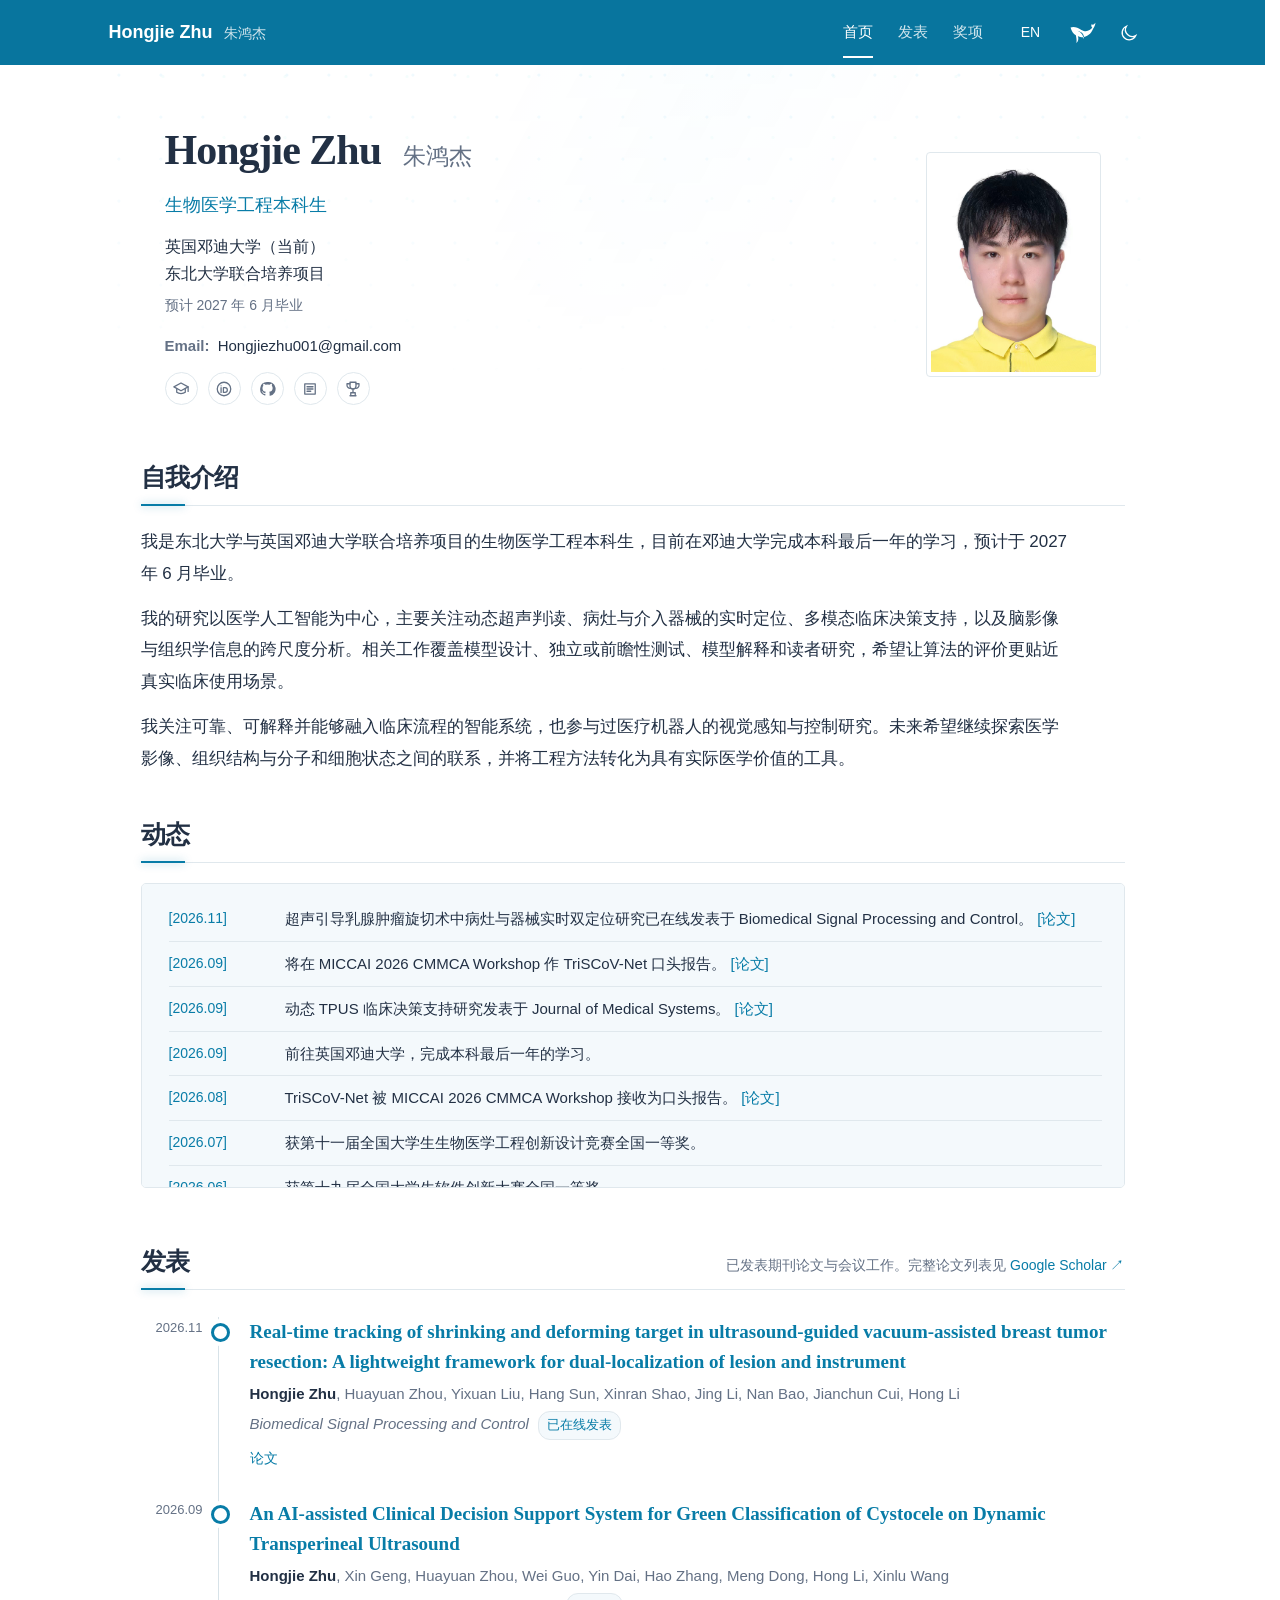
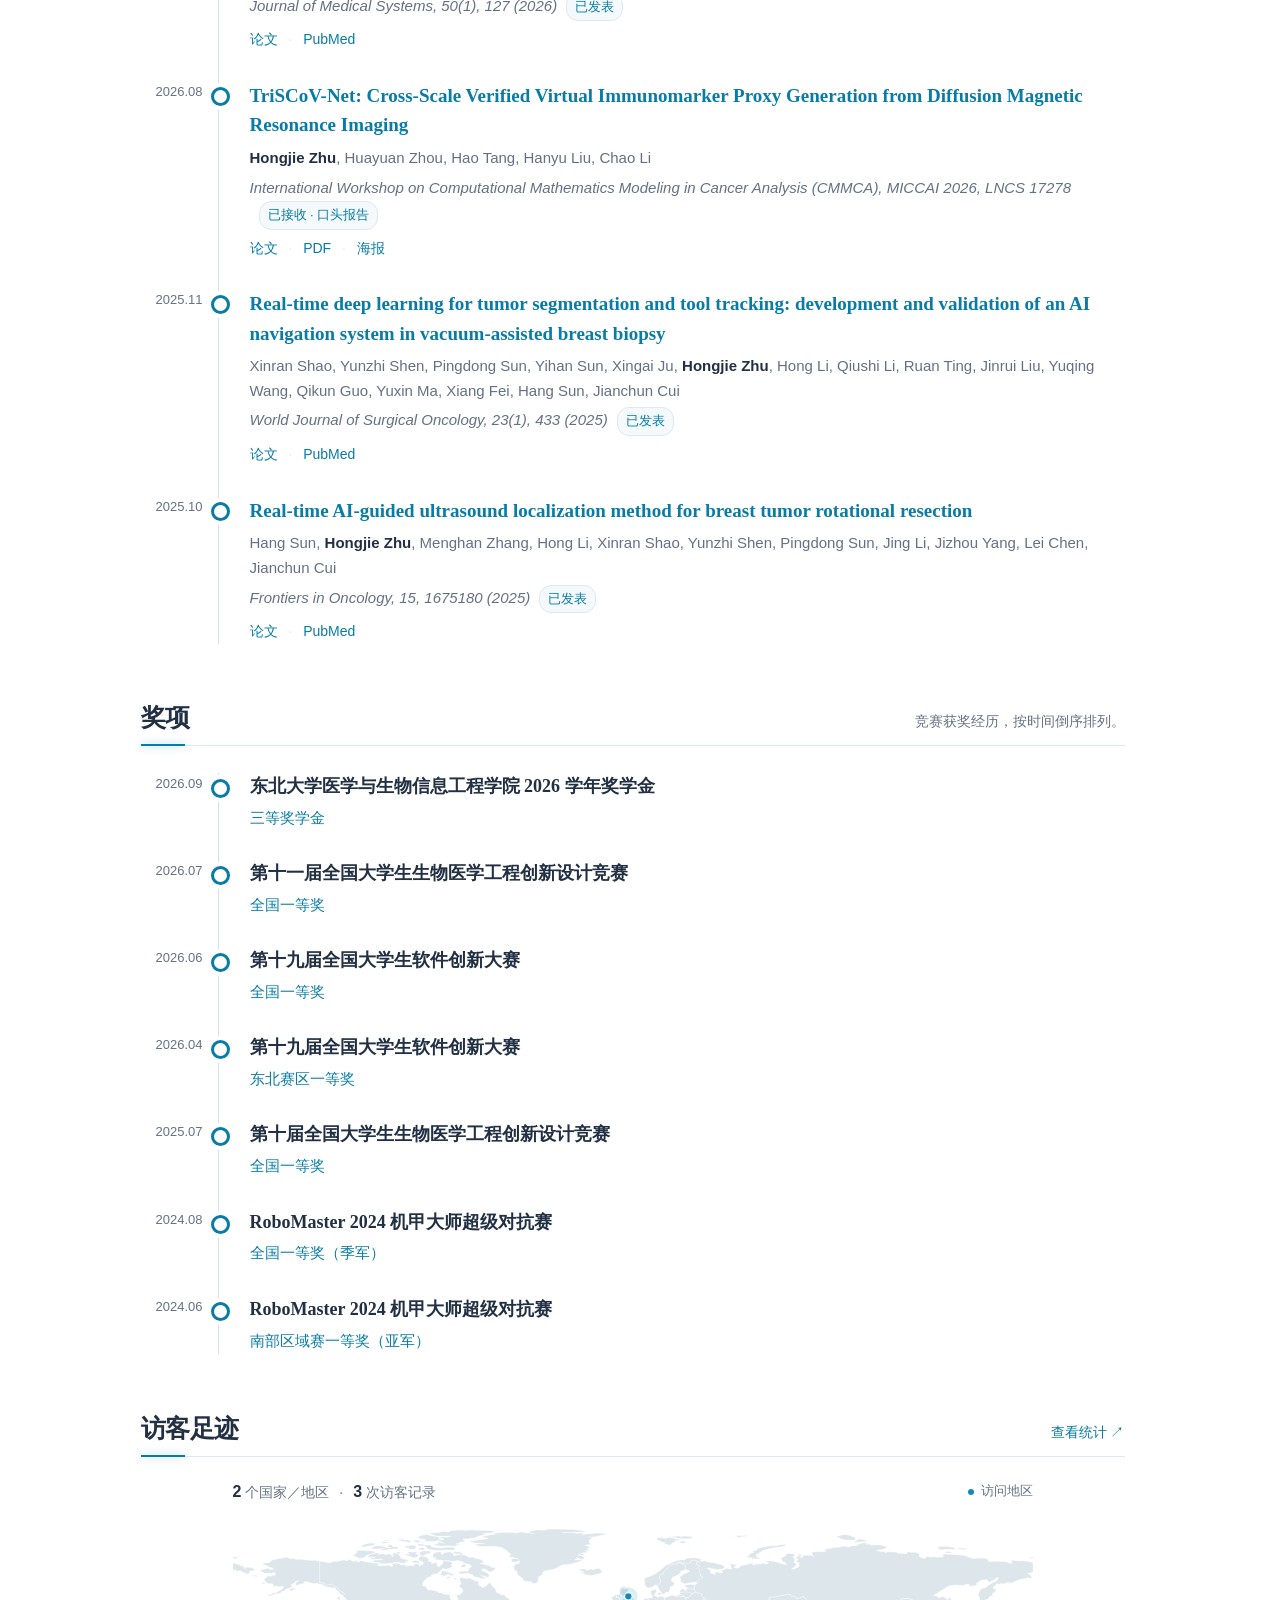
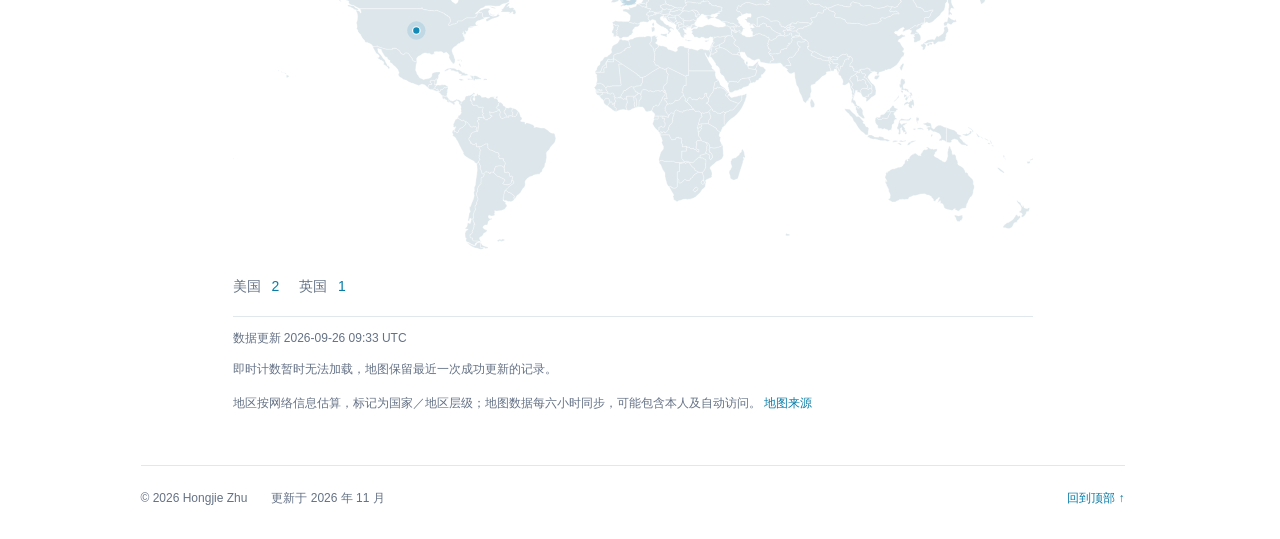
==== commit 588ef890: "Mark BSPC as published online in November and add news" ====
--- a/zh/index.html
+++ b/zh/index.html
@@ -1,5 +1,5 @@
 <!DOCTYPE html>
-<html lang="zh-CN" data-theme="light"><head><meta charset="utf-8"><meta name="viewport" content="width=device-width,initial-scale=1"><meta name="theme-color" content="#ffffff"><meta name="description" content="朱鸿杰，东北大学与英国邓迪大学联合培养生物医学工程本科生，目前在邓迪大学学习。研究方向为医学人工智能与医学影像。"><title>朱鸿杰的个人主页 | Hongjie Zhu</title><link rel="canonical" href="https://hongjie-zhu.github.io/zh/"><link rel="icon" type="image/svg+xml" href="../assets/favicon.svg"><script>(function(){try{var m=localStorage.getItem('hz-theme');document.documentElement.dataset.theme=m||(matchMedia('(prefers-color-scheme: dark)').matches?'dark':'light');}catch(e){}})();</script><link rel="stylesheet" href="../styles.css?v=7588e8929e"><script defer src="../app.js?v=007b55845a"></script><link rel="alternate" hreflang="en" href="https://hongjie-zhu.github.io/"><link rel="alternate" hreflang="zh-CN" href="https://hongjie-zhu.github.io/zh/"><link rel="alternate" hreflang="x-default" href="https://hongjie-zhu.github.io/"><meta property="og:type" content="website"><meta property="og:site_name" content="Hongjie Zhu · 朱鸿杰"><meta property="og:title" content="朱鸿杰的个人主页 | Hongjie Zhu"><meta property="og:description" content="朱鸿杰，东北大学与英国邓迪大学联合培养生物医学工程本科生，目前在邓迪大学学习。研究方向为医学人工智能与医学影像。"><meta property="og:url" content="https://hongjie-zhu.github.io/zh/"><meta property="og:locale" content="zh_CN"><script type="application/ld+json">{"@context": "https://schema.org", "@type": "ProfilePage", "url": "https://hongjie-zhu.github.io/zh/", "name": "朱鸿杰的个人主页 | Hongjie Zhu", "inLanguage": "zh-CN", "mainEntity": {"@type": "Person", "@id": "https://hongjie-zhu.github.io/#hongjie-zhu", "name": "Hongjie Zhu", "alternateName": "朱鸿杰", "url": "https://hongjie-zhu.github.io/", "image": "https://hongjie-zhu.github.io/assets/hongjie-zhu.jpg", "email": "mailto:hongjiezhu001@gmail.com", "sameAs": ["https://github.com/TTTiankun", "https://scholar.google.co.uk/citations?user=rkhNRc4AAAAJ&hl=en", "https://orcid.org/0009-0009-0659-2012", "https://openreview.net/profile?id=~Hongjie_Zhu2"], "description": "朱鸿杰，东北大学与英国邓迪大学联合培养生物医学工程本科生，目前在邓迪大学学习。研究方向为医学人工智能与医学影像。", "affiliation": [{"@type": "CollegeOrUniversity", "name": "University of Dundee"}, {"@type": "CollegeOrUniversity", "name": "Northeastern University"}], "knowsAbout": ["Medical artificial intelligence", "Ultrasound imaging", "Medical imaging"]}}</script><link rel="stylesheet" href="../academic.css?v=309079df44"><script defer src="../visitor-map.js?v=ad8a6054bc"></script><script defer src="../single-page.js?v=20260926c"></script><script>(function(){try{if(!sessionStorage.getItem('hongjie-whale-intro-seen-v1')&&!matchMedia('(prefers-reduced-motion: reduce)').matches)document.documentElement.classList.add('whale-intro-pending')}catch(e){}})();</script><script defer src="../intro-whale.js?v=3467a42bf1"></script></head><body id="top" data-single-page="true"><div class="whale-intro" id="whale-intro" aria-hidden="true"><canvas id="whale-canvas" aria-hidden="true"></canvas><button class="intro-skip" id="intro-skip" type="button">跳过</button><div class="intro-brand"><strong>Hongjie Zhu · 朱鸿杰</strong><span>医学人工智能 · 医学影像 · 智能系统</span><i aria-hidden="true"></i></div><div class="intro-depth" aria-hidden="true">深海数据 · 生命智能</div></div><a class="skip" href="#main">跳至正文</a><header class="site-header"><div class="header-inner"><a class="site-name" href="#home">Hongjie Zhu <span lang="zh-CN">朱鸿杰</span></a><nav aria-label="主导航"><a href="#home" aria-current="location">首页</a><a href="#publications">发表</a><a href="#awards">奖项</a></nav><div class="preferences"><button id="language-toggle" type="button">EN</button><button class="replay-whale" id="intro-replay" type="button" aria-label="重播数字鲸鱼开场" title="重播数字鲸鱼开场"><svg viewBox="0 0 36 30" aria-hidden="true"><path class="whale-silhouette" fill-rule="evenodd" d="M2 8C6 6 11 8 16 11C22 14.5 27 12 30 8C28.5 7 28.5 5 29 3.7C31 5 32 4 34 1.8C33.8 5 32.5 7.6 31 9.4C28.5 16 23 20 17 20.5C14.5 20.8 12.8 20 11.4 19C12.8 22.8 11.8 26 9.5 28C10.3 24 9.2 20.5 8.8 18C5.5 16.5 3.2 12.8 2 8ZM10.8 12.1C14.6 13.3 18.6 17.3 18.9 23.1C20.1 20.1 18.4 16.1 16.1 14.5C14.3 13.1 12.4 12.3 10.8 12.1Z"/></svg></button><button id="theme-toggle" type="button"><svg aria-hidden="true" viewBox="0 0 24 24"><path class="moon-icon" d="M20.1 15.1A8.2 8.2 0 0 1 8.9 3.9 8.5 8.5 0 1 0 20.1 15.1Z"></path><g class="sun-icon"><circle cx="12" cy="12" r="4"></circle><path d="M12 2v2m0 16v2M2 12h2m16 0h2M5 5l1.5 1.5m11 11L19 19M5 19l1.5-1.5m11-11L19 5"></path></g></svg></button></div></div></header><main class="page" id="main"><section class="nav-section home-content" id="home"><section class="academic-profile"><div class="identity"><h1>Hongjie Zhu <span lang="zh-CN">朱鸿杰</span></h1><p class="identity-role">生物医学工程本科生</p><p class="identity-affiliation"><a href="https://www.dundee.ac.uk/" target="_blank" rel="noopener noreferrer">英国邓迪大学</a>（当前）<br><a href="https://www.neu.edu.cn/" target="_blank" rel="noopener noreferrer">东北大学</a>联合培养项目</p><p class="identity-programme">预计 2027 年 6 月毕业</p><p class="identity-email"><span>Email:</span> Hongjiezhu001@gmail.com</p><div class="profile-icons"><a class="profile-icon" href="https://scholar.google.co.uk/citations?user=rkhNRc4AAAAJ&hl=en" aria-label="Google Scholar" title="Google Scholar" target="_blank" rel="noopener noreferrer"><svg viewBox="0 0 24 24" aria-hidden="true"><path d="M2.5 9.2 12 4l9.5 5.2L12 14.4 2.5 9.2Z"/><path d="M6.3 11.3v5.1c2.9 2.2 8.5 2.2 11.4 0v-5.1M21.5 9.3v6"/></svg></a><a class="profile-icon" href="https://orcid.org/0009-0009-0659-2012" aria-label="ORCID" title="ORCID" target="_blank" rel="noopener noreferrer"><svg viewBox="0 0 24 24" aria-hidden="true"><circle cx="12" cy="12" r="9"/><path d="M8.1 10.2v6.3M8.1 7.7h.01M11.2 10.2h2.1a3.15 3.15 0 0 1 0 6.3h-2.1v-6.3Z"/></svg></a><a class="profile-icon" href="https://github.com/TTTiankun" aria-label="GitHub" title="GitHub" target="_blank" rel="noopener noreferrer"><svg viewBox="0 0 24 24" aria-hidden="true"><path d="M12 2.8a9.2 9.2 0 0 0-2.9 17.9c.5.1.7-.2.7-.5v-1.8c-2.8.6-3.4-1.2-3.4-1.2-.5-1.2-1.1-1.5-1.1-1.5-.9-.6.1-.6.1-.6 1 0 1.6 1.1 1.6 1.1.9 1.6 2.4 1.1 2.9.9.1-.7.4-1.1.7-1.4-2.3-.3-4.6-1.1-4.6-5.1 0-1.1.4-2.1 1.1-2.8-.1-.3-.5-1.3.1-2.7 0 0 .9-.3 2.9 1.1a10 10 0 0 1 5.3 0c2-1.4 2.9-1.1 2.9-1.1.6 1.4.2 2.4.1 2.7.7.8 1.1 1.7 1.1 2.8 0 4-2.4 4.8-4.7 5.1.4.3.7 1 .7 1.9v3c0 .3.2.6.7.5A9.2 9.2 0 0 0 12 2.8Z"/></svg></a><a class="profile-icon" href="https://openreview.net/profile?id=~Hongjie_Zhu2" aria-label="OpenReview" title="OpenReview" target="_blank" rel="noopener noreferrer"><svg viewBox="0 0 24 24" aria-hidden="true"><path d="M5 5.3h14v13.4H5z"/><path d="M8 9h8M8 12h8M8 15h5"/></svg></a><a class="profile-icon" href="#awards" aria-label="奖项" title="奖项"><svg viewBox="0 0 24 24" aria-hidden="true"><path d="M8 3h8v5a4 4 0 0 1-8 0V3Z"/><path d="M8 5H4v2a4 4 0 0 0 4.5 4M16 5h4v2a4 4 0 0 1-4.5 4M12 12v5M8 21h8M9 17h6v4H9z"/></svg></a></div></div><figure class="identity-photo"><img class="portrait" src="../assets/hongjie-zhu.jpg" width="1102" height="1417" alt="Hongjie Zhu / 朱鸿杰" fetchpriority="high"></figure></section><section class="section biography-section"><h2>自我介绍</h2><p>我是东北大学与英国邓迪大学联合培养项目的生物医学工程本科生，目前在邓迪大学完成本科最后一年的学习，预计于 2027 年 6 月毕业。</p><p>我的研究以医学人工智能为中心，主要关注动态超声判读、病灶与介入器械的实时定位、多模态临床决策支持，以及脑影像与组织学信息的跨尺度分析。相关工作覆盖模型设计、独立或前瞻性测试、模型解释和读者研究，希望让算法的评价更贴近真实临床使用场景。</p><p>我关注可靠、可解释并能够融入临床流程的智能系统，也参与过医疗机器人的视觉感知与控制研究。未来希望继续探索医学影像、组织结构与分子和细胞状态之间的联系，并将工程方法转化为具有实际医学价值的工具。</p></section><section class="section news-section"><h2>动态</h2><div class="news-scroll" tabindex="0" aria-label="动态列表"><ul><li><time datetime="2026.09">[2026.09]</time><p>将在 MICCAI 2026 CMMCA Workshop 作 TriSCoV-Net 口头报告。 <a href="https://papers.miccai.org/miccai-2026-sat/CMMCA_010.html" target="_blank" rel="noopener noreferrer">[论文]</a></p></li><li><time datetime="2026.09">[2026.09]</time><p>动态 TPUS 临床决策支持研究发表于 Journal of Medical Systems。 <a href="https://doi.org/10.1007/s10916-026-02453-7" target="_blank" rel="noopener noreferrer">[论文]</a></p></li><li><time datetime="2026.09">[2026.09]</time><p>前往英国邓迪大学，完成本科最后一年的学习。</p></li><li><time datetime="2026.08">[2026.08]</time><p>TriSCoV-Net 被 MICCAI 2026 CMMCA Workshop 接收为口头报告。 <a href="https://papers.miccai.org/miccai-2026-sat/CMMCA_010.html" target="_blank" rel="noopener noreferrer">[论文]</a></p></li><li><time datetime="2026.07">[2026.07]</time><p>获第十一届全国大学生生物医学工程创新设计竞赛全国一等奖。</p></li><li><time datetime="2026.06">[2026.06]</time><p>获第十九届全国大学生软件创新大赛全国一等奖。</p></li><li><time datetime="2026.04">[2026.04]</time><p>获第十九届全国大学生软件创新大赛东北赛区一等奖。</p></li><li><time datetime="2025.11">[2025.11]</time><p>参与的 AI 导航研究发表于 World Journal of Surgical Oncology。 <a href="https://doi.org/10.1186/s12957-025-04087-4" target="_blank" rel="noopener noreferrer">[论文]</a></p></li><li><time datetime="2025.10">[2025.10]</time><p>参与的实时超声定位研究发表于 Frontiers in Oncology。 <a href="https://doi.org/10.3389/fonc.2025.1675180" target="_blank" rel="noopener noreferrer">[论文]</a></p></li><li><time datetime="2025.07">[2025.07]</time><p>获第十届全国大学生生物医学工程创新设计竞赛全国一等奖。</p></li><li><time datetime="2024.08">[2024.08]</time><p>获 RoboMaster 2024 机甲大师超级对抗赛全国一等奖（季军）。</p></li><li><time datetime="2024.06">[2024.06]</time><p>获 RoboMaster 2024 机甲大师超级对抗赛南部区域赛一等奖（亚军）。</p></li><li><time datetime="2023.08">[2023.08]</time><p>进入东北大学，开始生物医学工程专业学习。</p></li></ul></div></section></section><section class="nav-section section timeline-section" id="publications"><div class="section-title"><h2>发表</h2><p>已发表期刊论文与会议工作。完整论文列表见 <a href="https://scholar.google.co.uk/citations?user=rkhNRc4AAAAJ&hl=en" target="_blank" rel="noopener noreferrer">Google Scholar ↗</a></p></div><ol class="academic-timeline"><li><time datetime="2027-03" title="期刊编排日期">2027.03</time><article><h3>Real-time tracking of shrinking and deforming target in ultrasound-guided vacuum-assisted breast tumor resection: A lightweight framework for dual-localization of lesion and instrument</h3><p class="timeline-authors"><strong>Hongjie Zhu</strong>, Huayuan Zhou, Yixuan Liu, Hang Sun, Xinran Shao, Jing Li, Nan Bao, Jianchun Cui, Hong Li</p><p class="timeline-venue"><em>Biomedical Signal Processing and Control (2027)</em><span class="timeline-status">待刊</span></p><div class="timeline-links"><a href="https://www.sciencedirect.com/science/article/pii/S1746809426024092" target="_blank" rel="noopener noreferrer">论文</a><span aria-hidden="true"> · </span><a href="https://doi.org/10.1016/j.bspc.2026.111851" target="_blank" rel="noopener noreferrer">DOI</a></div></article></li><li><time datetime="2026.09">2026.09</time><article><h3>An AI-assisted Clinical Decision Support System for Green Classification of Cystocele on Dynamic Transperineal Ultrasound</h3><p class="timeline-authors"><strong>Hongjie Zhu</strong>, Xin Geng, Huayuan Zhou, Wei Guo, Yin Dai, Hao Zhang, Meng Dong, Hong Li, Xinlu Wang</p><p class="timeline-venue"><em>Journal of Medical Systems, 50(1), 127 (2026)</em><span class="timeline-status">已发表</span></p><div class="timeline-links"><a href="https://doi.org/10.1007/s10916-026-02453-7" target="_blank" rel="noopener noreferrer">论文</a><span aria-hidden="true"> · </span><a href="https://pubmed.ncbi.nlm.nih.gov/42678584/" target="_blank" rel="noopener noreferrer">PubMed</a></div></article></li><li><time datetime="2026.08">2026.08</time><article><h3>TriSCoV-Net: Cross-Scale Verified Virtual Immunomarker Proxy Generation from Diffusion Magnetic Resonance Imaging</h3><p class="timeline-authors"><strong>Hongjie Zhu</strong>, Huayuan Zhou, Hao Tang, Hanyu Liu, Chao Li</p><p class="timeline-venue"><em>International Workshop on Computational Mathematics Modeling in Cancer Analysis (CMMCA), MICCAI 2026, LNCS 17278</em><span class="timeline-status">已接收 · 口头报告</span></p><div class="timeline-links"><a href="https://papers.miccai.org/miccai-2026-sat/CMMCA_010.html" target="_blank" rel="noopener noreferrer">论文</a><span aria-hidden="true"> · </span><a href="https://papers.miccai.org/miccai-2026-sat/paper/CMMCA2026_010.pdf" target="_blank" rel="noopener noreferrer">PDF</a><span aria-hidden="true"> · </span><a href="https://cmmca.github.io/CMMCA2026/poster/10-ID-10_TriSCoV-Net%20Cross-Scale%20Verified%20Virtual%20Immunomarker%20Proxy%20Generation%20from%20Diffusion%20Magnetic%20Resonance%20Imaging.pdf" target="_blank" rel="noopener noreferrer">海报</a></div></article></li><li><time datetime="2025.11">2025.11</time><article><h3>Real-time deep learning for tumor segmentation and tool tracking: development and validation of an AI navigation system in vacuum-assisted breast biopsy</h3><p class="timeline-authors">Xinran Shao, Yunzhi Shen, Pingdong Sun, Yihan Sun, Xingai Ju, <strong>Hongjie Zhu</strong>, Hong Li, Qiushi Li, Ruan Ting, Jinrui Liu, Yuqing Wang, Qikun Guo, Yuxin Ma, Xiang Fei, Hang Sun, Jianchun Cui</p><p class="timeline-venue"><em>World Journal of Surgical Oncology, 23(1), 433 (2025)</em><span class="timeline-status">已发表</span></p><div class="timeline-links"><a href="https://doi.org/10.1186/s12957-025-04087-4" target="_blank" rel="noopener noreferrer">论文</a><span aria-hidden="true"> · </span><a href="https://pubmed.ncbi.nlm.nih.gov/41225484/" target="_blank" rel="noopener noreferrer">PubMed</a></div></article></li><li><time datetime="2025.10">2025.10</time><article><h3>Real-time AI-guided ultrasound localization method for breast tumor rotational resection</h3><p class="timeline-authors">Hang Sun, <strong>Hongjie Zhu</strong>, Menghan Zhang, Hong Li, Xinran Shao, Yunzhi Shen, Pingdong Sun, Jing Li, Jizhou Yang, Lei Chen, Jianchun Cui</p><p class="timeline-venue"><em>Frontiers in Oncology, 15, 1675180 (2025)</em><span class="timeline-status">已发表</span></p><div class="timeline-links"><a href="https://doi.org/10.3389/fonc.2025.1675180" target="_blank" rel="noopener noreferrer">论文</a><span aria-hidden="true"> · </span><a href="https://pubmed.ncbi.nlm.nih.gov/41211448/" target="_blank" rel="noopener noreferrer">PubMed</a></div></article></li></ol></section><section class="nav-section section timeline-section" id="awards"><div class="section-title"><h2>奖项</h2><p>竞赛获奖经历，按时间倒序排列。</p></div><ol class="academic-timeline award-timeline"><li><time datetime="2026.09">2026.09</time><article><h3>东北大学医学与生物信息工程学院 2026 学年奖学金</h3><p class="timeline-venue">三等奖学金</p></article></li><li><time datetime="2026.07">2026.07</time><article><h3>第十一届全国大学生生物医学工程创新设计竞赛</h3><p class="timeline-venue">全国一等奖</p></article></li><li><time datetime="2026.06">2026.06</time><article><h3>第十九届全国大学生软件创新大赛</h3><p class="timeline-venue">全国一等奖</p></article></li><li><time datetime="2026.04">2026.04</time><article><h3>第十九届全国大学生软件创新大赛</h3><p class="timeline-venue">东北赛区一等奖</p></article></li><li><time datetime="2025.07">2025.07</time><article><h3>第十届全国大学生生物医学工程创新设计竞赛</h3><p class="timeline-venue">全国一等奖</p></article></li><li><time datetime="2024.08">2024.08</time><article><h3>RoboMaster 2024 机甲大师超级对抗赛</h3><p class="timeline-venue">全国一等奖（季军）</p></article></li><li><time datetime="2024.06">2024.06</time><article><h3>RoboMaster 2024 机甲大师超级对抗赛</h3><p class="timeline-venue">南部区域赛一等奖（亚军）</p></article></li></ol></section><section aria-labelledby="visitors-title" class="section visitors-section" id="visitors"><div class="section-title"><h2 id="visitors-title">访客足迹</h2><a href="https://info.flagcounter.com/6R7o" rel="noopener noreferrer" target="_blank">查看统计 ↗</a></div>
+<html lang="zh-CN" data-theme="light"><head><meta charset="utf-8"><meta name="viewport" content="width=device-width,initial-scale=1"><meta name="theme-color" content="#ffffff"><meta name="description" content="朱鸿杰，东北大学与英国邓迪大学联合培养生物医学工程本科生，目前在邓迪大学学习。研究方向为医学人工智能与医学影像。"><title>朱鸿杰的个人主页 | Hongjie Zhu</title><link rel="canonical" href="https://hongjie-zhu.github.io/zh/"><link rel="icon" type="image/svg+xml" href="../assets/favicon.svg"><script>(function(){try{var m=localStorage.getItem('hz-theme');document.documentElement.dataset.theme=m||(matchMedia('(prefers-color-scheme: dark)').matches?'dark':'light');}catch(e){}})();</script><link rel="stylesheet" href="../styles.css?v=7588e8929e"><script defer src="../app.js?v=007b55845a"></script><link rel="alternate" hreflang="en" href="https://hongjie-zhu.github.io/"><link rel="alternate" hreflang="zh-CN" href="https://hongjie-zhu.github.io/zh/"><link rel="alternate" hreflang="x-default" href="https://hongjie-zhu.github.io/"><meta property="og:type" content="website"><meta property="og:site_name" content="Hongjie Zhu · 朱鸿杰"><meta property="og:title" content="朱鸿杰的个人主页 | Hongjie Zhu"><meta property="og:description" content="朱鸿杰，东北大学与英国邓迪大学联合培养生物医学工程本科生，目前在邓迪大学学习。研究方向为医学人工智能与医学影像。"><meta property="og:url" content="https://hongjie-zhu.github.io/zh/"><meta property="og:locale" content="zh_CN"><script type="application/ld+json">{"@context": "https://schema.org", "@type": "ProfilePage", "url": "https://hongjie-zhu.github.io/zh/", "name": "朱鸿杰的个人主页 | Hongjie Zhu", "inLanguage": "zh-CN", "mainEntity": {"@type": "Person", "@id": "https://hongjie-zhu.github.io/#hongjie-zhu", "name": "Hongjie Zhu", "alternateName": "朱鸿杰", "url": "https://hongjie-zhu.github.io/", "image": "https://hongjie-zhu.github.io/assets/hongjie-zhu.jpg", "email": "mailto:hongjiezhu001@gmail.com", "sameAs": ["https://github.com/TTTiankun", "https://scholar.google.co.uk/citations?user=rkhNRc4AAAAJ&hl=en", "https://orcid.org/0009-0009-0659-2012", "https://openreview.net/profile?id=~Hongjie_Zhu2"], "description": "朱鸿杰，东北大学与英国邓迪大学联合培养生物医学工程本科生，目前在邓迪大学学习。研究方向为医学人工智能与医学影像。", "affiliation": [{"@type": "CollegeOrUniversity", "name": "University of Dundee"}, {"@type": "CollegeOrUniversity", "name": "Northeastern University"}], "knowsAbout": ["Medical artificial intelligence", "Ultrasound imaging", "Medical imaging"]}}</script><link rel="stylesheet" href="../academic.css?v=309079df44"><script defer src="../visitor-map.js?v=ad8a6054bc"></script><script defer src="../single-page.js?v=20260926c"></script><script>(function(){try{if(!sessionStorage.getItem('hongjie-whale-intro-seen-v1')&&!matchMedia('(prefers-reduced-motion: reduce)').matches)document.documentElement.classList.add('whale-intro-pending')}catch(e){}})();</script><script defer src="../intro-whale.js?v=3467a42bf1"></script></head><body id="top" data-single-page="true"><div class="whale-intro" id="whale-intro" aria-hidden="true"><canvas id="whale-canvas" aria-hidden="true"></canvas><button class="intro-skip" id="intro-skip" type="button">跳过</button><div class="intro-brand"><strong>Hongjie Zhu · 朱鸿杰</strong><span>医学人工智能 · 医学影像 · 智能系统</span><i aria-hidden="true"></i></div><div class="intro-depth" aria-hidden="true">深海数据 · 生命智能</div></div><a class="skip" href="#main">跳至正文</a><header class="site-header"><div class="header-inner"><a class="site-name" href="#home">Hongjie Zhu <span lang="zh-CN">朱鸿杰</span></a><nav aria-label="主导航"><a href="#home" aria-current="location">首页</a><a href="#publications">发表</a><a href="#awards">奖项</a></nav><div class="preferences"><button id="language-toggle" type="button">EN</button><button class="replay-whale" id="intro-replay" type="button" aria-label="重播数字鲸鱼开场" title="重播数字鲸鱼开场"><svg viewBox="0 0 36 30" aria-hidden="true"><path class="whale-silhouette" fill-rule="evenodd" d="M2 8C6 6 11 8 16 11C22 14.5 27 12 30 8C28.5 7 28.5 5 29 3.7C31 5 32 4 34 1.8C33.8 5 32.5 7.6 31 9.4C28.5 16 23 20 17 20.5C14.5 20.8 12.8 20 11.4 19C12.8 22.8 11.8 26 9.5 28C10.3 24 9.2 20.5 8.8 18C5.5 16.5 3.2 12.8 2 8ZM10.8 12.1C14.6 13.3 18.6 17.3 18.9 23.1C20.1 20.1 18.4 16.1 16.1 14.5C14.3 13.1 12.4 12.3 10.8 12.1Z"/></svg></button><button id="theme-toggle" type="button"><svg aria-hidden="true" viewBox="0 0 24 24"><path class="moon-icon" d="M20.1 15.1A8.2 8.2 0 0 1 8.9 3.9 8.5 8.5 0 1 0 20.1 15.1Z"></path><g class="sun-icon"><circle cx="12" cy="12" r="4"></circle><path d="M12 2v2m0 16v2M2 12h2m16 0h2M5 5l1.5 1.5m11 11L19 19M5 19l1.5-1.5m11-11L19 5"></path></g></svg></button></div></div></header><main class="page" id="main"><section class="nav-section home-content" id="home"><section class="academic-profile"><div class="identity"><h1>Hongjie Zhu <span lang="zh-CN">朱鸿杰</span></h1><p class="identity-role">生物医学工程本科生</p><p class="identity-affiliation"><a href="https://www.dundee.ac.uk/" target="_blank" rel="noopener noreferrer">英国邓迪大学</a>（当前）<br><a href="https://www.neu.edu.cn/" target="_blank" rel="noopener noreferrer">东北大学</a>联合培养项目</p><p class="identity-programme">预计 2027 年 6 月毕业</p><p class="identity-email"><span>Email:</span> Hongjiezhu001@gmail.com</p><div class="profile-icons"><a class="profile-icon" href="https://scholar.google.co.uk/citations?user=rkhNRc4AAAAJ&hl=en" aria-label="Google Scholar" title="Google Scholar" target="_blank" rel="noopener noreferrer"><svg viewBox="0 0 24 24" aria-hidden="true"><path d="M2.5 9.2 12 4l9.5 5.2L12 14.4 2.5 9.2Z"/><path d="M6.3 11.3v5.1c2.9 2.2 8.5 2.2 11.4 0v-5.1M21.5 9.3v6"/></svg></a><a class="profile-icon" href="https://orcid.org/0009-0009-0659-2012" aria-label="ORCID" title="ORCID" target="_blank" rel="noopener noreferrer"><svg viewBox="0 0 24 24" aria-hidden="true"><circle cx="12" cy="12" r="9"/><path d="M8.1 10.2v6.3M8.1 7.7h.01M11.2 10.2h2.1a3.15 3.15 0 0 1 0 6.3h-2.1v-6.3Z"/></svg></a><a class="profile-icon" href="https://github.com/TTTiankun" aria-label="GitHub" title="GitHub" target="_blank" rel="noopener noreferrer"><svg viewBox="0 0 24 24" aria-hidden="true"><path d="M12 2.8a9.2 9.2 0 0 0-2.9 17.9c.5.1.7-.2.7-.5v-1.8c-2.8.6-3.4-1.2-3.4-1.2-.5-1.2-1.1-1.5-1.1-1.5-.9-.6.1-.6.1-.6 1 0 1.6 1.1 1.6 1.1.9 1.6 2.4 1.1 2.9.9.1-.7.4-1.1.7-1.4-2.3-.3-4.6-1.1-4.6-5.1 0-1.1.4-2.1 1.1-2.8-.1-.3-.5-1.3.1-2.7 0 0 .9-.3 2.9 1.1a10 10 0 0 1 5.3 0c2-1.4 2.9-1.1 2.9-1.1.6 1.4.2 2.4.1 2.7.7.8 1.1 1.7 1.1 2.8 0 4-2.4 4.8-4.7 5.1.4.3.7 1 .7 1.9v3c0 .3.2.6.7.5A9.2 9.2 0 0 0 12 2.8Z"/></svg></a><a class="profile-icon" href="https://openreview.net/profile?id=~Hongjie_Zhu2" aria-label="OpenReview" title="OpenReview" target="_blank" rel="noopener noreferrer"><svg viewBox="0 0 24 24" aria-hidden="true"><path d="M5 5.3h14v13.4H5z"/><path d="M8 9h8M8 12h8M8 15h5"/></svg></a><a class="profile-icon" href="#awards" aria-label="奖项" title="奖项"><svg viewBox="0 0 24 24" aria-hidden="true"><path d="M8 3h8v5a4 4 0 0 1-8 0V3Z"/><path d="M8 5H4v2a4 4 0 0 0 4.5 4M16 5h4v2a4 4 0 0 1-4.5 4M12 12v5M8 21h8M9 17h6v4H9z"/></svg></a></div></div><figure class="identity-photo"><img class="portrait" src="../assets/hongjie-zhu.jpg" width="1102" height="1417" alt="Hongjie Zhu / 朱鸿杰" fetchpriority="high"></figure></section><section class="section biography-section"><h2>自我介绍</h2><p>我是东北大学与英国邓迪大学联合培养项目的生物医学工程本科生，目前在邓迪大学完成本科最后一年的学习，预计于 2027 年 6 月毕业。</p><p>我的研究以医学人工智能为中心，主要关注动态超声判读、病灶与介入器械的实时定位、多模态临床决策支持，以及脑影像与组织学信息的跨尺度分析。相关工作覆盖模型设计、独立或前瞻性测试、模型解释和读者研究，希望让算法的评价更贴近真实临床使用场景。</p><p>我关注可靠、可解释并能够融入临床流程的智能系统，也参与过医疗机器人的视觉感知与控制研究。未来希望继续探索医学影像、组织结构与分子和细胞状态之间的联系，并将工程方法转化为具有实际医学价值的工具。</p></section><section class="section news-section"><h2>动态</h2><div class="news-scroll" tabindex="0" aria-label="动态列表"><ul><li><time datetime="2026.11">[2026.11]</time><p>超声引导乳腺肿瘤旋切术中病灶与器械实时双定位研究已在线发表于 Biomedical Signal Processing and Control。 <a href="https://www.sciencedirect.com/science/article/pii/S1746809426024092" target="_blank" rel="noopener noreferrer">[论文]</a></p></li><li><time datetime="2026.09">[2026.09]</time><p>将在 MICCAI 2026 CMMCA Workshop 作 TriSCoV-Net 口头报告。 <a href="https://papers.miccai.org/miccai-2026-sat/CMMCA_010.html" target="_blank" rel="noopener noreferrer">[论文]</a></p></li><li><time datetime="2026.09">[2026.09]</time><p>动态 TPUS 临床决策支持研究发表于 Journal of Medical Systems。 <a href="https://doi.org/10.1007/s10916-026-02453-7" target="_blank" rel="noopener noreferrer">[论文]</a></p></li><li><time datetime="2026.09">[2026.09]</time><p>前往英国邓迪大学，完成本科最后一年的学习。</p></li><li><time datetime="2026.08">[2026.08]</time><p>TriSCoV-Net 被 MICCAI 2026 CMMCA Workshop 接收为口头报告。 <a href="https://papers.miccai.org/miccai-2026-sat/CMMCA_010.html" target="_blank" rel="noopener noreferrer">[论文]</a></p></li><li><time datetime="2026.07">[2026.07]</time><p>获第十一届全国大学生生物医学工程创新设计竞赛全国一等奖。</p></li><li><time datetime="2026.06">[2026.06]</time><p>获第十九届全国大学生软件创新大赛全国一等奖。</p></li><li><time datetime="2026.04">[2026.04]</time><p>获第十九届全国大学生软件创新大赛东北赛区一等奖。</p></li><li><time datetime="2025.11">[2025.11]</time><p>参与的 AI 导航研究发表于 World Journal of Surgical Oncology。 <a href="https://doi.org/10.1186/s12957-025-04087-4" target="_blank" rel="noopener noreferrer">[论文]</a></p></li><li><time datetime="2025.10">[2025.10]</time><p>参与的实时超声定位研究发表于 Frontiers in Oncology。 <a href="https://doi.org/10.3389/fonc.2025.1675180" target="_blank" rel="noopener noreferrer">[论文]</a></p></li><li><time datetime="2025.07">[2025.07]</time><p>获第十届全国大学生生物医学工程创新设计竞赛全国一等奖。</p></li><li><time datetime="2024.08">[2024.08]</time><p>获 RoboMaster 2024 机甲大师超级对抗赛全国一等奖（季军）。</p></li><li><time datetime="2024.06">[2024.06]</time><p>获 RoboMaster 2024 机甲大师超级对抗赛南部区域赛一等奖（亚军）。</p></li><li><time datetime="2023.08">[2023.08]</time><p>进入东北大学，开始生物医学工程专业学习。</p></li></ul></div></section></section><section class="nav-section section timeline-section" id="publications"><div class="section-title"><h2>发表</h2><p>已发表期刊论文与会议工作。完整论文列表见 <a href="https://scholar.google.co.uk/citations?user=rkhNRc4AAAAJ&hl=en" target="_blank" rel="noopener noreferrer">Google Scholar ↗</a></p></div><ol class="academic-timeline"><li><time datetime="2026.11">2026.11</time><article><h3>Real-time tracking of shrinking and deforming target in ultrasound-guided vacuum-assisted breast tumor resection: A lightweight framework for dual-localization of lesion and instrument</h3><p class="timeline-authors"><strong>Hongjie Zhu</strong>, Huayuan Zhou, Yixuan Liu, Hang Sun, Xinran Shao, Jing Li, Nan Bao, Jianchun Cui, Hong Li</p><p class="timeline-venue"><em>Biomedical Signal Processing and Control</em><span class="timeline-status">已在线发表</span></p><div class="timeline-links"><a href="https://www.sciencedirect.com/science/article/pii/S1746809426024092" target="_blank" rel="noopener noreferrer">论文</a></div></article></li><li><time datetime="2026.09">2026.09</time><article><h3>An AI-assisted Clinical Decision Support System for Green Classification of Cystocele on Dynamic Transperineal Ultrasound</h3><p class="timeline-authors"><strong>Hongjie Zhu</strong>, Xin Geng, Huayuan Zhou, Wei Guo, Yin Dai, Hao Zhang, Meng Dong, Hong Li, Xinlu Wang</p><p class="timeline-venue"><em>Journal of Medical Systems, 50(1), 127 (2026)</em><span class="timeline-status">已发表</span></p><div class="timeline-links"><a href="https://doi.org/10.1007/s10916-026-02453-7" target="_blank" rel="noopener noreferrer">论文</a><span aria-hidden="true"> · </span><a href="https://pubmed.ncbi.nlm.nih.gov/42678584/" target="_blank" rel="noopener noreferrer">PubMed</a></div></article></li><li><time datetime="2026.08">2026.08</time><article><h3>TriSCoV-Net: Cross-Scale Verified Virtual Immunomarker Proxy Generation from Diffusion Magnetic Resonance Imaging</h3><p class="timeline-authors"><strong>Hongjie Zhu</strong>, Huayuan Zhou, Hao Tang, Hanyu Liu, Chao Li</p><p class="timeline-venue"><em>International Workshop on Computational Mathematics Modeling in Cancer Analysis (CMMCA), MICCAI 2026, LNCS 17278</em><span class="timeline-status">已接收 · 口头报告</span></p><div class="timeline-links"><a href="https://papers.miccai.org/miccai-2026-sat/CMMCA_010.html" target="_blank" rel="noopener noreferrer">论文</a><span aria-hidden="true"> · </span><a href="https://papers.miccai.org/miccai-2026-sat/paper/CMMCA2026_010.pdf" target="_blank" rel="noopener noreferrer">PDF</a><span aria-hidden="true"> · </span><a href="https://cmmca.github.io/CMMCA2026/poster/10-ID-10_TriSCoV-Net%20Cross-Scale%20Verified%20Virtual%20Immunomarker%20Proxy%20Generation%20from%20Diffusion%20Magnetic%20Resonance%20Imaging.pdf" target="_blank" rel="noopener noreferrer">海报</a></div></article></li><li><time datetime="2025.11">2025.11</time><article><h3>Real-time deep learning for tumor segmentation and tool tracking: development and validation of an AI navigation system in vacuum-assisted breast biopsy</h3><p class="timeline-authors">Xinran Shao, Yunzhi Shen, Pingdong Sun, Yihan Sun, Xingai Ju, <strong>Hongjie Zhu</strong>, Hong Li, Qiushi Li, Ruan Ting, Jinrui Liu, Yuqing Wang, Qikun Guo, Yuxin Ma, Xiang Fei, Hang Sun, Jianchun Cui</p><p class="timeline-venue"><em>World Journal of Surgical Oncology, 23(1), 433 (2025)</em><span class="timeline-status">已发表</span></p><div class="timeline-links"><a href="https://doi.org/10.1186/s12957-025-04087-4" target="_blank" rel="noopener noreferrer">论文</a><span aria-hidden="true"> · </span><a href="https://pubmed.ncbi.nlm.nih.gov/41225484/" target="_blank" rel="noopener noreferrer">PubMed</a></div></article></li><li><time datetime="2025.10">2025.10</time><article><h3>Real-time AI-guided ultrasound localization method for breast tumor rotational resection</h3><p class="timeline-authors">Hang Sun, <strong>Hongjie Zhu</strong>, Menghan Zhang, Hong Li, Xinran Shao, Yunzhi Shen, Pingdong Sun, Jing Li, Jizhou Yang, Lei Chen, Jianchun Cui</p><p class="timeline-venue"><em>Frontiers in Oncology, 15, 1675180 (2025)</em><span class="timeline-status">已发表</span></p><div class="timeline-links"><a href="https://doi.org/10.3389/fonc.2025.1675180" target="_blank" rel="noopener noreferrer">论文</a><span aria-hidden="true"> · </span><a href="https://pubmed.ncbi.nlm.nih.gov/41211448/" target="_blank" rel="noopener noreferrer">PubMed</a></div></article></li></ol></section><section class="nav-section section timeline-section" id="awards"><div class="section-title"><h2>奖项</h2><p>竞赛获奖经历，按时间倒序排列。</p></div><ol class="academic-timeline award-timeline"><li><time datetime="2026.09">2026.09</time><article><h3>东北大学医学与生物信息工程学院 2026 学年奖学金</h3><p class="timeline-venue">三等奖学金</p></article></li><li><time datetime="2026.07">2026.07</time><article><h3>第十一届全国大学生生物医学工程创新设计竞赛</h3><p class="timeline-venue">全国一等奖</p></article></li><li><time datetime="2026.06">2026.06</time><article><h3>第十九届全国大学生软件创新大赛</h3><p class="timeline-venue">全国一等奖</p></article></li><li><time datetime="2026.04">2026.04</time><article><h3>第十九届全国大学生软件创新大赛</h3><p class="timeline-venue">东北赛区一等奖</p></article></li><li><time datetime="2025.07">2025.07</time><article><h3>第十届全国大学生生物医学工程创新设计竞赛</h3><p class="timeline-venue">全国一等奖</p></article></li><li><time datetime="2024.08">2024.08</time><article><h3>RoboMaster 2024 机甲大师超级对抗赛</h3><p class="timeline-venue">全国一等奖（季军）</p></article></li><li><time datetime="2024.06">2024.06</time><article><h3>RoboMaster 2024 机甲大师超级对抗赛</h3><p class="timeline-venue">南部区域赛一等奖（亚军）</p></article></li></ol></section><section aria-labelledby="visitors-title" class="section visitors-section" id="visitors"><div class="section-title"><h2 id="visitors-title">访客足迹</h2><a href="https://info.flagcounter.com/6R7o" rel="noopener noreferrer" target="_blank">查看统计 ↗</a></div>
 <div class="minimal-map" data-stats-url="https://raw.githubusercontent.com/hongjie-zhu/hongjie-zhu.github.io/main/assets/visitor-stats.json"><div class="map-meta"><p><strong id="country-total">2</strong> 个国家／地区<span class="meta-divider">·</span><strong id="visit-total">3</strong> 次访客记录</p><span class="map-legend"><i aria-hidden="true"></i>访问地区</span></div>
 <svg aria-labelledby="map-title map-desc" class="visitor-map" role="img" viewbox="0 0 960 400"><title id="map-title">访客国家与地区</title><desc id="map-desc">蓝色标记表示已有访问记录的国家与地区，下方列表提供相同信息。</desc><use class="map-land" href="../assets/world-land.svg#land"></use><g id="visitor-markers"><g class="map-marker" data-country="US" transform="translate(220.0,125.4)"><title>美国: 2</title><circle class="marker-halo" r="11"></circle><circle class="marker-dot" r="4.5"></circle></g><g class="map-marker" data-country="GB" transform="translate(474.4,84.4)"><title>英国: 1</title><circle class="marker-halo" r="11"></circle><circle class="marker-dot" r="4.5"></circle></g></g></svg>
 <ul class="visitor-countries" id="visitor-country-list"><li><button data-country="US" type="button">美国 <span>2</span></button></li><li><button data-country="GB" type="button">英国 <span>1</span></button></li></ul>
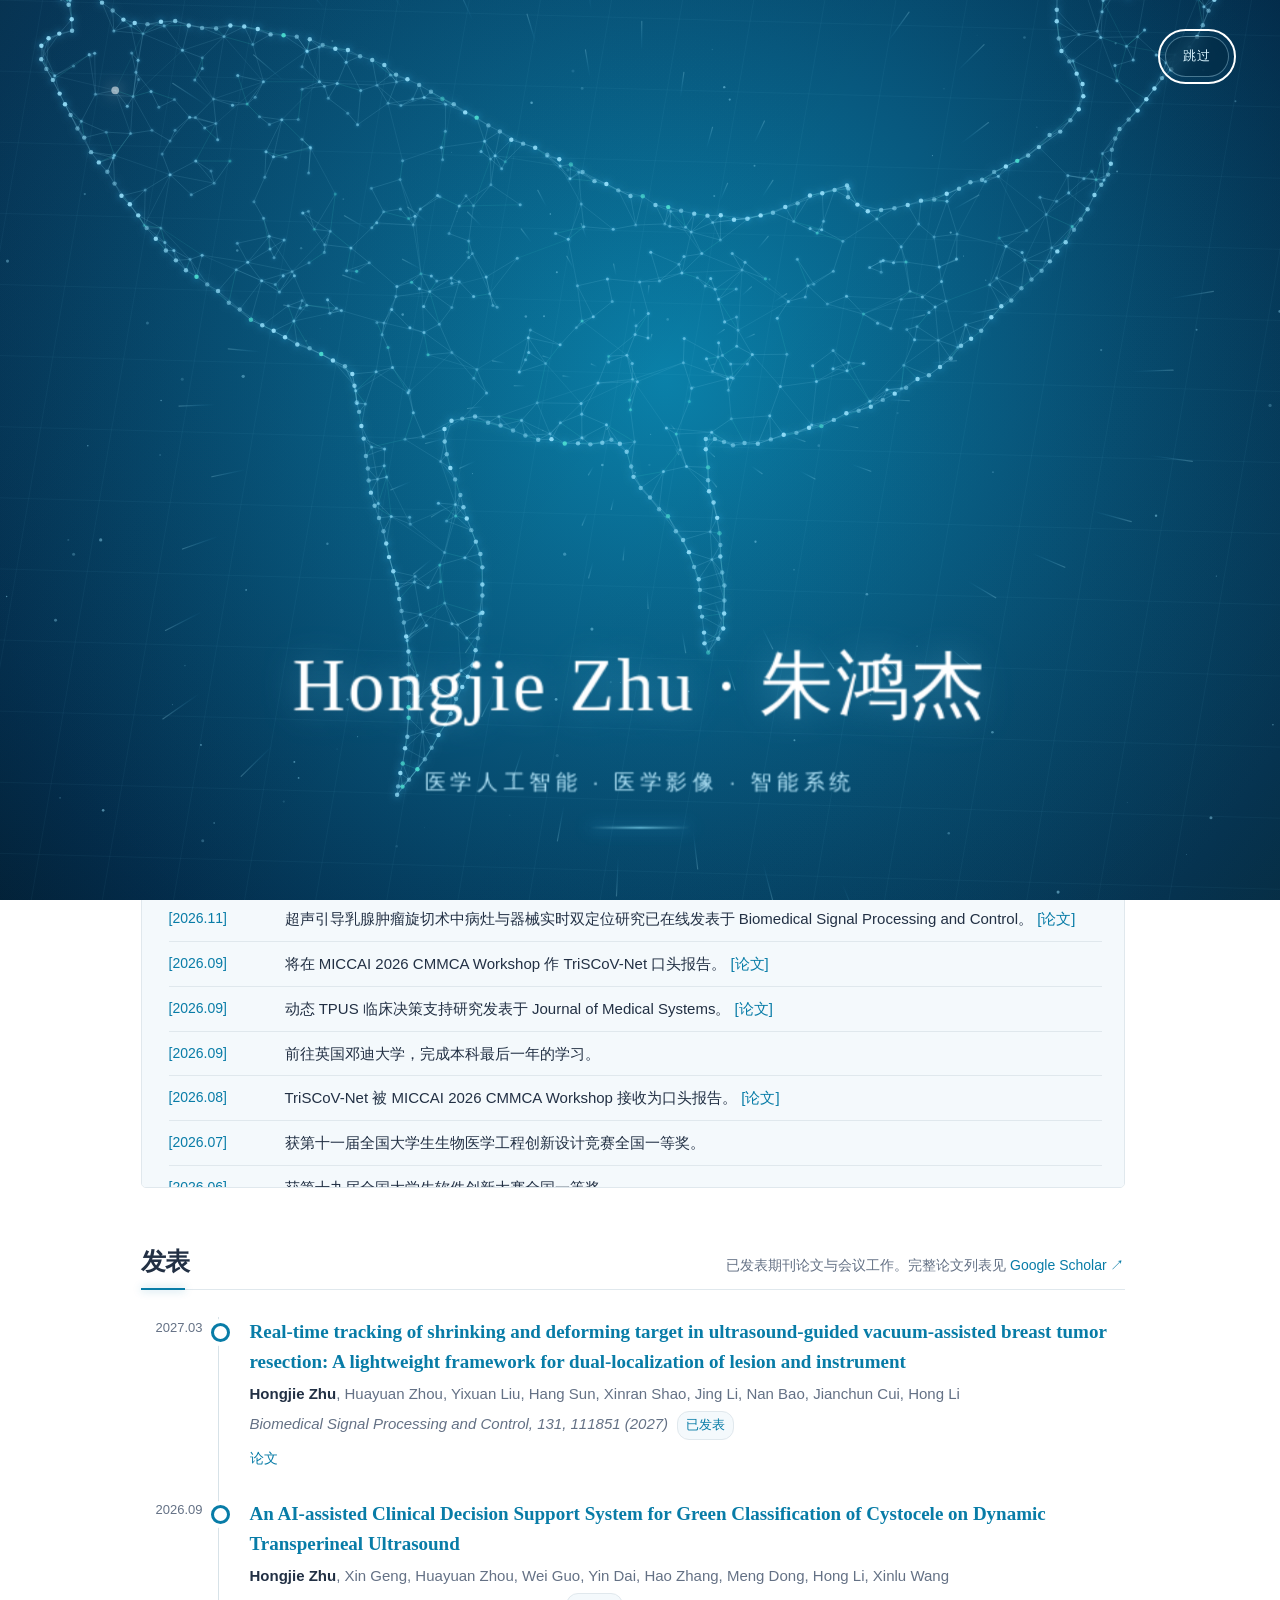
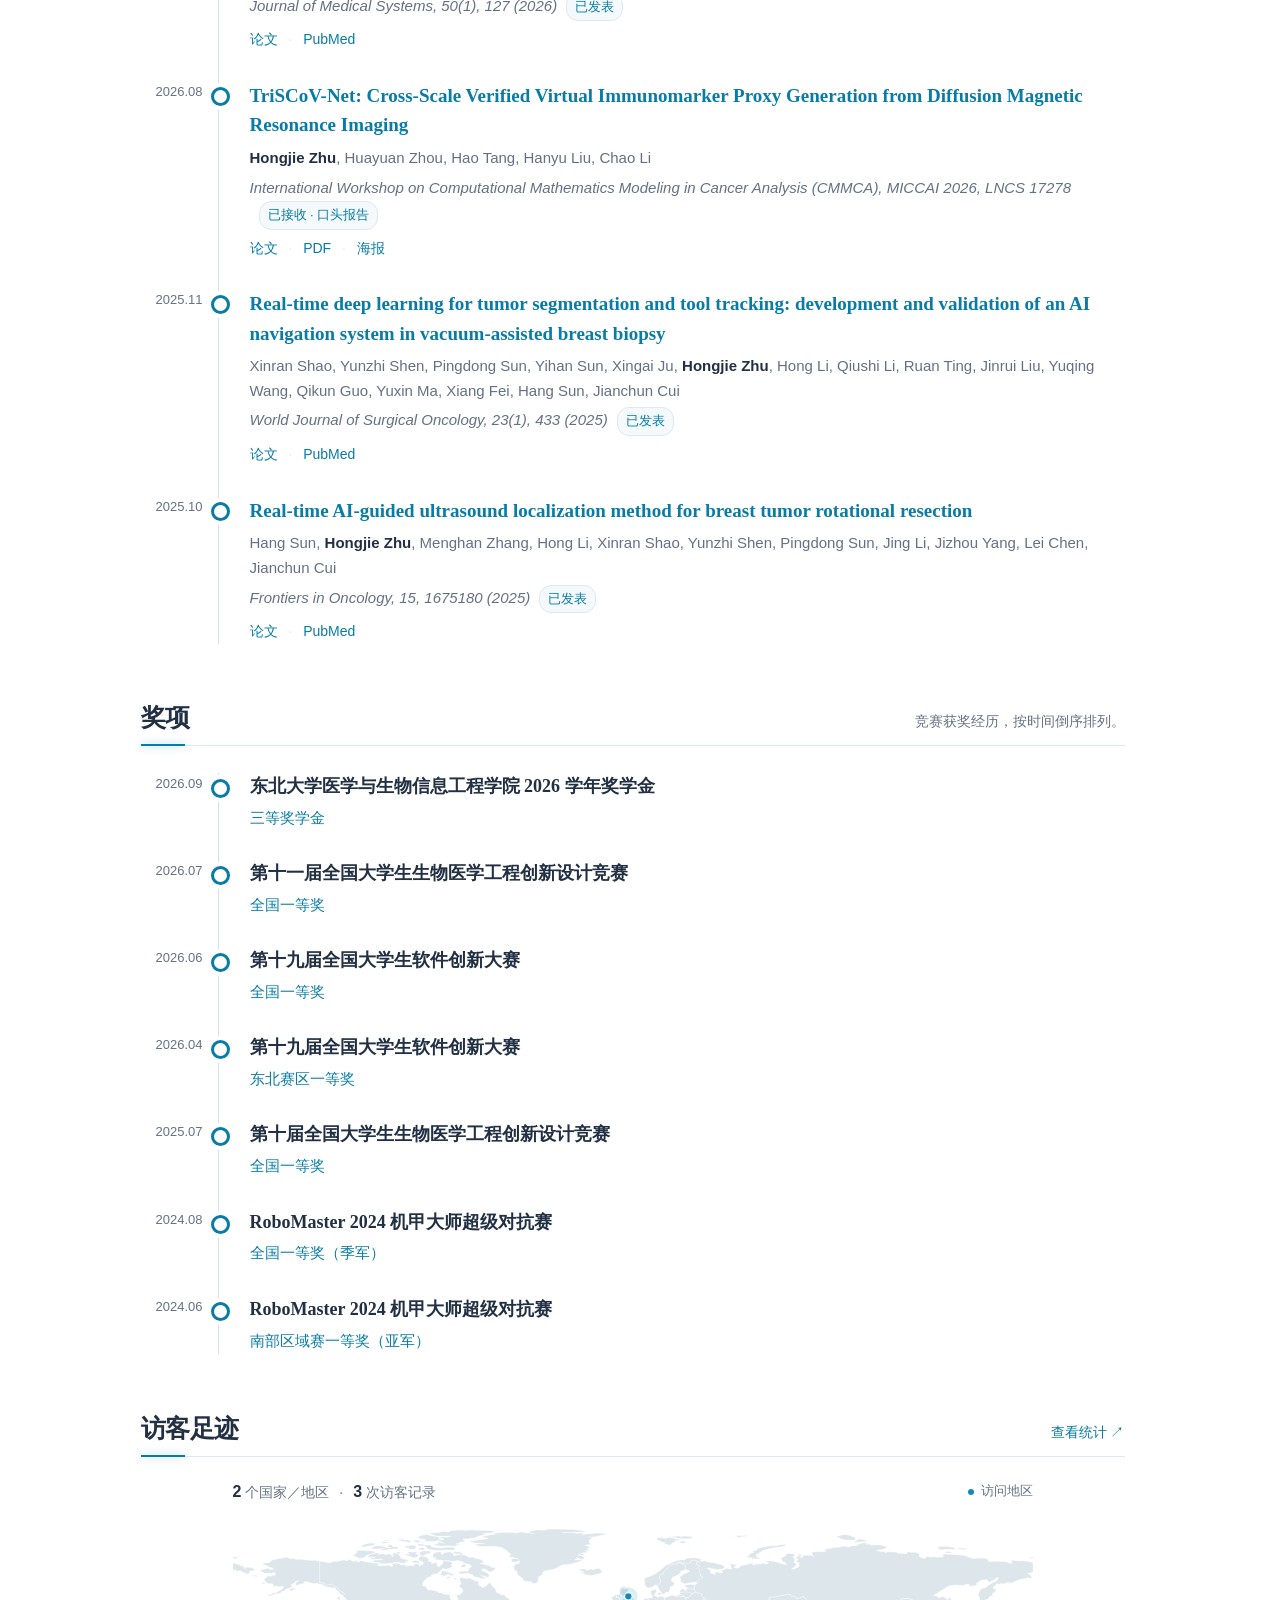
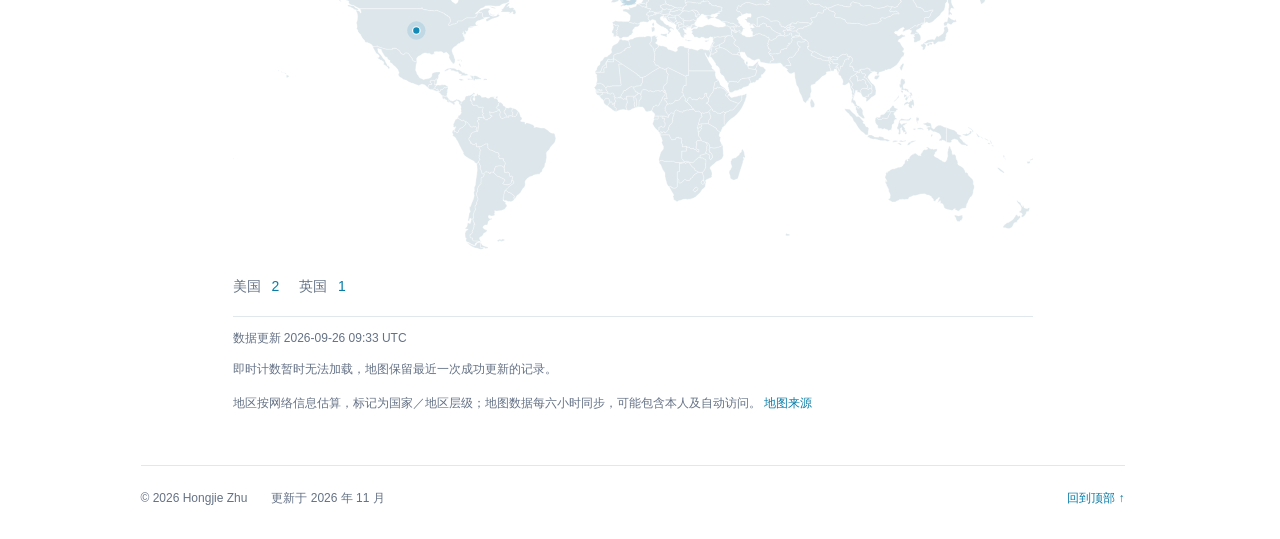
==== commit 86616487: "Use assigned 2027 BSPC volume and published status" ====
--- a/zh/index.html
+++ b/zh/index.html
@@ -1,5 +1,5 @@
 <!DOCTYPE html>
-<html lang="zh-CN" data-theme="light"><head><meta charset="utf-8"><meta name="viewport" content="width=device-width,initial-scale=1"><meta name="theme-color" content="#ffffff"><meta name="description" content="朱鸿杰，东北大学与英国邓迪大学联合培养生物医学工程本科生，目前在邓迪大学学习。研究方向为医学人工智能与医学影像。"><title>朱鸿杰的个人主页 | Hongjie Zhu</title><link rel="canonical" href="https://hongjie-zhu.github.io/zh/"><link rel="icon" type="image/svg+xml" href="../assets/favicon.svg"><script>(function(){try{var m=localStorage.getItem('hz-theme');document.documentElement.dataset.theme=m||(matchMedia('(prefers-color-scheme: dark)').matches?'dark':'light');}catch(e){}})();</script><link rel="stylesheet" href="../styles.css?v=7588e8929e"><script defer src="../app.js?v=007b55845a"></script><link rel="alternate" hreflang="en" href="https://hongjie-zhu.github.io/"><link rel="alternate" hreflang="zh-CN" href="https://hongjie-zhu.github.io/zh/"><link rel="alternate" hreflang="x-default" href="https://hongjie-zhu.github.io/"><meta property="og:type" content="website"><meta property="og:site_name" content="Hongjie Zhu · 朱鸿杰"><meta property="og:title" content="朱鸿杰的个人主页 | Hongjie Zhu"><meta property="og:description" content="朱鸿杰，东北大学与英国邓迪大学联合培养生物医学工程本科生，目前在邓迪大学学习。研究方向为医学人工智能与医学影像。"><meta property="og:url" content="https://hongjie-zhu.github.io/zh/"><meta property="og:locale" content="zh_CN"><script type="application/ld+json">{"@context": "https://schema.org", "@type": "ProfilePage", "url": "https://hongjie-zhu.github.io/zh/", "name": "朱鸿杰的个人主页 | Hongjie Zhu", "inLanguage": "zh-CN", "mainEntity": {"@type": "Person", "@id": "https://hongjie-zhu.github.io/#hongjie-zhu", "name": "Hongjie Zhu", "alternateName": "朱鸿杰", "url": "https://hongjie-zhu.github.io/", "image": "https://hongjie-zhu.github.io/assets/hongjie-zhu.jpg", "email": "mailto:hongjiezhu001@gmail.com", "sameAs": ["https://github.com/TTTiankun", "https://scholar.google.co.uk/citations?user=rkhNRc4AAAAJ&hl=en", "https://orcid.org/0009-0009-0659-2012", "https://openreview.net/profile?id=~Hongjie_Zhu2"], "description": "朱鸿杰，东北大学与英国邓迪大学联合培养生物医学工程本科生，目前在邓迪大学学习。研究方向为医学人工智能与医学影像。", "affiliation": [{"@type": "CollegeOrUniversity", "name": "University of Dundee"}, {"@type": "CollegeOrUniversity", "name": "Northeastern University"}], "knowsAbout": ["Medical artificial intelligence", "Ultrasound imaging", "Medical imaging"]}}</script><link rel="stylesheet" href="../academic.css?v=309079df44"><script defer src="../visitor-map.js?v=ad8a6054bc"></script><script defer src="../single-page.js?v=20260926c"></script><script>(function(){try{if(!sessionStorage.getItem('hongjie-whale-intro-seen-v1')&&!matchMedia('(prefers-reduced-motion: reduce)').matches)document.documentElement.classList.add('whale-intro-pending')}catch(e){}})();</script><script defer src="../intro-whale.js?v=3467a42bf1"></script></head><body id="top" data-single-page="true"><div class="whale-intro" id="whale-intro" aria-hidden="true"><canvas id="whale-canvas" aria-hidden="true"></canvas><button class="intro-skip" id="intro-skip" type="button">跳过</button><div class="intro-brand"><strong>Hongjie Zhu · 朱鸿杰</strong><span>医学人工智能 · 医学影像 · 智能系统</span><i aria-hidden="true"></i></div><div class="intro-depth" aria-hidden="true">深海数据 · 生命智能</div></div><a class="skip" href="#main">跳至正文</a><header class="site-header"><div class="header-inner"><a class="site-name" href="#home">Hongjie Zhu <span lang="zh-CN">朱鸿杰</span></a><nav aria-label="主导航"><a href="#home" aria-current="location">首页</a><a href="#publications">发表</a><a href="#awards">奖项</a></nav><div class="preferences"><button id="language-toggle" type="button">EN</button><button class="replay-whale" id="intro-replay" type="button" aria-label="重播数字鲸鱼开场" title="重播数字鲸鱼开场"><svg viewBox="0 0 36 30" aria-hidden="true"><path class="whale-silhouette" fill-rule="evenodd" d="M2 8C6 6 11 8 16 11C22 14.5 27 12 30 8C28.5 7 28.5 5 29 3.7C31 5 32 4 34 1.8C33.8 5 32.5 7.6 31 9.4C28.5 16 23 20 17 20.5C14.5 20.8 12.8 20 11.4 19C12.8 22.8 11.8 26 9.5 28C10.3 24 9.2 20.5 8.8 18C5.5 16.5 3.2 12.8 2 8ZM10.8 12.1C14.6 13.3 18.6 17.3 18.9 23.1C20.1 20.1 18.4 16.1 16.1 14.5C14.3 13.1 12.4 12.3 10.8 12.1Z"/></svg></button><button id="theme-toggle" type="button"><svg aria-hidden="true" viewBox="0 0 24 24"><path class="moon-icon" d="M20.1 15.1A8.2 8.2 0 0 1 8.9 3.9 8.5 8.5 0 1 0 20.1 15.1Z"></path><g class="sun-icon"><circle cx="12" cy="12" r="4"></circle><path d="M12 2v2m0 16v2M2 12h2m16 0h2M5 5l1.5 1.5m11 11L19 19M5 19l1.5-1.5m11-11L19 5"></path></g></svg></button></div></div></header><main class="page" id="main"><section class="nav-section home-content" id="home"><section class="academic-profile"><div class="identity"><h1>Hongjie Zhu <span lang="zh-CN">朱鸿杰</span></h1><p class="identity-role">生物医学工程本科生</p><p class="identity-affiliation"><a href="https://www.dundee.ac.uk/" target="_blank" rel="noopener noreferrer">英国邓迪大学</a>（当前）<br><a href="https://www.neu.edu.cn/" target="_blank" rel="noopener noreferrer">东北大学</a>联合培养项目</p><p class="identity-programme">预计 2027 年 6 月毕业</p><p class="identity-email"><span>Email:</span> Hongjiezhu001@gmail.com</p><div class="profile-icons"><a class="profile-icon" href="https://scholar.google.co.uk/citations?user=rkhNRc4AAAAJ&hl=en" aria-label="Google Scholar" title="Google Scholar" target="_blank" rel="noopener noreferrer"><svg viewBox="0 0 24 24" aria-hidden="true"><path d="M2.5 9.2 12 4l9.5 5.2L12 14.4 2.5 9.2Z"/><path d="M6.3 11.3v5.1c2.9 2.2 8.5 2.2 11.4 0v-5.1M21.5 9.3v6"/></svg></a><a class="profile-icon" href="https://orcid.org/0009-0009-0659-2012" aria-label="ORCID" title="ORCID" target="_blank" rel="noopener noreferrer"><svg viewBox="0 0 24 24" aria-hidden="true"><circle cx="12" cy="12" r="9"/><path d="M8.1 10.2v6.3M8.1 7.7h.01M11.2 10.2h2.1a3.15 3.15 0 0 1 0 6.3h-2.1v-6.3Z"/></svg></a><a class="profile-icon" href="https://github.com/TTTiankun" aria-label="GitHub" title="GitHub" target="_blank" rel="noopener noreferrer"><svg viewBox="0 0 24 24" aria-hidden="true"><path d="M12 2.8a9.2 9.2 0 0 0-2.9 17.9c.5.1.7-.2.7-.5v-1.8c-2.8.6-3.4-1.2-3.4-1.2-.5-1.2-1.1-1.5-1.1-1.5-.9-.6.1-.6.1-.6 1 0 1.6 1.1 1.6 1.1.9 1.6 2.4 1.1 2.9.9.1-.7.4-1.1.7-1.4-2.3-.3-4.6-1.1-4.6-5.1 0-1.1.4-2.1 1.1-2.8-.1-.3-.5-1.3.1-2.7 0 0 .9-.3 2.9 1.1a10 10 0 0 1 5.3 0c2-1.4 2.9-1.1 2.9-1.1.6 1.4.2 2.4.1 2.7.7.8 1.1 1.7 1.1 2.8 0 4-2.4 4.8-4.7 5.1.4.3.7 1 .7 1.9v3c0 .3.2.6.7.5A9.2 9.2 0 0 0 12 2.8Z"/></svg></a><a class="profile-icon" href="https://openreview.net/profile?id=~Hongjie_Zhu2" aria-label="OpenReview" title="OpenReview" target="_blank" rel="noopener noreferrer"><svg viewBox="0 0 24 24" aria-hidden="true"><path d="M5 5.3h14v13.4H5z"/><path d="M8 9h8M8 12h8M8 15h5"/></svg></a><a class="profile-icon" href="#awards" aria-label="奖项" title="奖项"><svg viewBox="0 0 24 24" aria-hidden="true"><path d="M8 3h8v5a4 4 0 0 1-8 0V3Z"/><path d="M8 5H4v2a4 4 0 0 0 4.5 4M16 5h4v2a4 4 0 0 1-4.5 4M12 12v5M8 21h8M9 17h6v4H9z"/></svg></a></div></div><figure class="identity-photo"><img class="portrait" src="../assets/hongjie-zhu.jpg" width="1102" height="1417" alt="Hongjie Zhu / 朱鸿杰" fetchpriority="high"></figure></section><section class="section biography-section"><h2>自我介绍</h2><p>我是东北大学与英国邓迪大学联合培养项目的生物医学工程本科生，目前在邓迪大学完成本科最后一年的学习，预计于 2027 年 6 月毕业。</p><p>我的研究以医学人工智能为中心，主要关注动态超声判读、病灶与介入器械的实时定位、多模态临床决策支持，以及脑影像与组织学信息的跨尺度分析。相关工作覆盖模型设计、独立或前瞻性测试、模型解释和读者研究，希望让算法的评价更贴近真实临床使用场景。</p><p>我关注可靠、可解释并能够融入临床流程的智能系统，也参与过医疗机器人的视觉感知与控制研究。未来希望继续探索医学影像、组织结构与分子和细胞状态之间的联系，并将工程方法转化为具有实际医学价值的工具。</p></section><section class="section news-section"><h2>动态</h2><div class="news-scroll" tabindex="0" aria-label="动态列表"><ul><li><time datetime="2026.11">[2026.11]</time><p>超声引导乳腺肿瘤旋切术中病灶与器械实时双定位研究已在线发表于 Biomedical Signal Processing and Control。 <a href="https://www.sciencedirect.com/science/article/pii/S1746809426024092" target="_blank" rel="noopener noreferrer">[论文]</a></p></li><li><time datetime="2026.09">[2026.09]</time><p>将在 MICCAI 2026 CMMCA Workshop 作 TriSCoV-Net 口头报告。 <a href="https://papers.miccai.org/miccai-2026-sat/CMMCA_010.html" target="_blank" rel="noopener noreferrer">[论文]</a></p></li><li><time datetime="2026.09">[2026.09]</time><p>动态 TPUS 临床决策支持研究发表于 Journal of Medical Systems。 <a href="https://doi.org/10.1007/s10916-026-02453-7" target="_blank" rel="noopener noreferrer">[论文]</a></p></li><li><time datetime="2026.09">[2026.09]</time><p>前往英国邓迪大学，完成本科最后一年的学习。</p></li><li><time datetime="2026.08">[2026.08]</time><p>TriSCoV-Net 被 MICCAI 2026 CMMCA Workshop 接收为口头报告。 <a href="https://papers.miccai.org/miccai-2026-sat/CMMCA_010.html" target="_blank" rel="noopener noreferrer">[论文]</a></p></li><li><time datetime="2026.07">[2026.07]</time><p>获第十一届全国大学生生物医学工程创新设计竞赛全国一等奖。</p></li><li><time datetime="2026.06">[2026.06]</time><p>获第十九届全国大学生软件创新大赛全国一等奖。</p></li><li><time datetime="2026.04">[2026.04]</time><p>获第十九届全国大学生软件创新大赛东北赛区一等奖。</p></li><li><time datetime="2025.11">[2025.11]</time><p>参与的 AI 导航研究发表于 World Journal of Surgical Oncology。 <a href="https://doi.org/10.1186/s12957-025-04087-4" target="_blank" rel="noopener noreferrer">[论文]</a></p></li><li><time datetime="2025.10">[2025.10]</time><p>参与的实时超声定位研究发表于 Frontiers in Oncology。 <a href="https://doi.org/10.3389/fonc.2025.1675180" target="_blank" rel="noopener noreferrer">[论文]</a></p></li><li><time datetime="2025.07">[2025.07]</time><p>获第十届全国大学生生物医学工程创新设计竞赛全国一等奖。</p></li><li><time datetime="2024.08">[2024.08]</time><p>获 RoboMaster 2024 机甲大师超级对抗赛全国一等奖（季军）。</p></li><li><time datetime="2024.06">[2024.06]</time><p>获 RoboMaster 2024 机甲大师超级对抗赛南部区域赛一等奖（亚军）。</p></li><li><time datetime="2023.08">[2023.08]</time><p>进入东北大学，开始生物医学工程专业学习。</p></li></ul></div></section></section><section class="nav-section section timeline-section" id="publications"><div class="section-title"><h2>发表</h2><p>已发表期刊论文与会议工作。完整论文列表见 <a href="https://scholar.google.co.uk/citations?user=rkhNRc4AAAAJ&hl=en" target="_blank" rel="noopener noreferrer">Google Scholar ↗</a></p></div><ol class="academic-timeline"><li><time datetime="2026.11">2026.11</time><article><h3>Real-time tracking of shrinking and deforming target in ultrasound-guided vacuum-assisted breast tumor resection: A lightweight framework for dual-localization of lesion and instrument</h3><p class="timeline-authors"><strong>Hongjie Zhu</strong>, Huayuan Zhou, Yixuan Liu, Hang Sun, Xinran Shao, Jing Li, Nan Bao, Jianchun Cui, Hong Li</p><p class="timeline-venue"><em>Biomedical Signal Processing and Control</em><span class="timeline-status">已在线发表</span></p><div class="timeline-links"><a href="https://www.sciencedirect.com/science/article/pii/S1746809426024092" target="_blank" rel="noopener noreferrer">论文</a></div></article></li><li><time datetime="2026.09">2026.09</time><article><h3>An AI-assisted Clinical Decision Support System for Green Classification of Cystocele on Dynamic Transperineal Ultrasound</h3><p class="timeline-authors"><strong>Hongjie Zhu</strong>, Xin Geng, Huayuan Zhou, Wei Guo, Yin Dai, Hao Zhang, Meng Dong, Hong Li, Xinlu Wang</p><p class="timeline-venue"><em>Journal of Medical Systems, 50(1), 127 (2026)</em><span class="timeline-status">已发表</span></p><div class="timeline-links"><a href="https://doi.org/10.1007/s10916-026-02453-7" target="_blank" rel="noopener noreferrer">论文</a><span aria-hidden="true"> · </span><a href="https://pubmed.ncbi.nlm.nih.gov/42678584/" target="_blank" rel="noopener noreferrer">PubMed</a></div></article></li><li><time datetime="2026.08">2026.08</time><article><h3>TriSCoV-Net: Cross-Scale Verified Virtual Immunomarker Proxy Generation from Diffusion Magnetic Resonance Imaging</h3><p class="timeline-authors"><strong>Hongjie Zhu</strong>, Huayuan Zhou, Hao Tang, Hanyu Liu, Chao Li</p><p class="timeline-venue"><em>International Workshop on Computational Mathematics Modeling in Cancer Analysis (CMMCA), MICCAI 2026, LNCS 17278</em><span class="timeline-status">已接收 · 口头报告</span></p><div class="timeline-links"><a href="https://papers.miccai.org/miccai-2026-sat/CMMCA_010.html" target="_blank" rel="noopener noreferrer">论文</a><span aria-hidden="true"> · </span><a href="https://papers.miccai.org/miccai-2026-sat/paper/CMMCA2026_010.pdf" target="_blank" rel="noopener noreferrer">PDF</a><span aria-hidden="true"> · </span><a href="https://cmmca.github.io/CMMCA2026/poster/10-ID-10_TriSCoV-Net%20Cross-Scale%20Verified%20Virtual%20Immunomarker%20Proxy%20Generation%20from%20Diffusion%20Magnetic%20Resonance%20Imaging.pdf" target="_blank" rel="noopener noreferrer">海报</a></div></article></li><li><time datetime="2025.11">2025.11</time><article><h3>Real-time deep learning for tumor segmentation and tool tracking: development and validation of an AI navigation system in vacuum-assisted breast biopsy</h3><p class="timeline-authors">Xinran Shao, Yunzhi Shen, Pingdong Sun, Yihan Sun, Xingai Ju, <strong>Hongjie Zhu</strong>, Hong Li, Qiushi Li, Ruan Ting, Jinrui Liu, Yuqing Wang, Qikun Guo, Yuxin Ma, Xiang Fei, Hang Sun, Jianchun Cui</p><p class="timeline-venue"><em>World Journal of Surgical Oncology, 23(1), 433 (2025)</em><span class="timeline-status">已发表</span></p><div class="timeline-links"><a href="https://doi.org/10.1186/s12957-025-04087-4" target="_blank" rel="noopener noreferrer">论文</a><span aria-hidden="true"> · </span><a href="https://pubmed.ncbi.nlm.nih.gov/41225484/" target="_blank" rel="noopener noreferrer">PubMed</a></div></article></li><li><time datetime="2025.10">2025.10</time><article><h3>Real-time AI-guided ultrasound localization method for breast tumor rotational resection</h3><p class="timeline-authors">Hang Sun, <strong>Hongjie Zhu</strong>, Menghan Zhang, Hong Li, Xinran Shao, Yunzhi Shen, Pingdong Sun, Jing Li, Jizhou Yang, Lei Chen, Jianchun Cui</p><p class="timeline-venue"><em>Frontiers in Oncology, 15, 1675180 (2025)</em><span class="timeline-status">已发表</span></p><div class="timeline-links"><a href="https://doi.org/10.3389/fonc.2025.1675180" target="_blank" rel="noopener noreferrer">论文</a><span aria-hidden="true"> · </span><a href="https://pubmed.ncbi.nlm.nih.gov/41211448/" target="_blank" rel="noopener noreferrer">PubMed</a></div></article></li></ol></section><section class="nav-section section timeline-section" id="awards"><div class="section-title"><h2>奖项</h2><p>竞赛获奖经历，按时间倒序排列。</p></div><ol class="academic-timeline award-timeline"><li><time datetime="2026.09">2026.09</time><article><h3>东北大学医学与生物信息工程学院 2026 学年奖学金</h3><p class="timeline-venue">三等奖学金</p></article></li><li><time datetime="2026.07">2026.07</time><article><h3>第十一届全国大学生生物医学工程创新设计竞赛</h3><p class="timeline-venue">全国一等奖</p></article></li><li><time datetime="2026.06">2026.06</time><article><h3>第十九届全国大学生软件创新大赛</h3><p class="timeline-venue">全国一等奖</p></article></li><li><time datetime="2026.04">2026.04</time><article><h3>第十九届全国大学生软件创新大赛</h3><p class="timeline-venue">东北赛区一等奖</p></article></li><li><time datetime="2025.07">2025.07</time><article><h3>第十届全国大学生生物医学工程创新设计竞赛</h3><p class="timeline-venue">全国一等奖</p></article></li><li><time datetime="2024.08">2024.08</time><article><h3>RoboMaster 2024 机甲大师超级对抗赛</h3><p class="timeline-venue">全国一等奖（季军）</p></article></li><li><time datetime="2024.06">2024.06</time><article><h3>RoboMaster 2024 机甲大师超级对抗赛</h3><p class="timeline-venue">南部区域赛一等奖（亚军）</p></article></li></ol></section><section aria-labelledby="visitors-title" class="section visitors-section" id="visitors"><div class="section-title"><h2 id="visitors-title">访客足迹</h2><a href="https://info.flagcounter.com/6R7o" rel="noopener noreferrer" target="_blank">查看统计 ↗</a></div>
+<html lang="zh-CN" data-theme="light"><head><meta charset="utf-8"><meta name="viewport" content="width=device-width,initial-scale=1"><meta name="theme-color" content="#ffffff"><meta name="description" content="朱鸿杰，东北大学与英国邓迪大学联合培养生物医学工程本科生，目前在邓迪大学学习。研究方向为医学人工智能与医学影像。"><title>朱鸿杰的个人主页 | Hongjie Zhu</title><link rel="canonical" href="https://hongjie-zhu.github.io/zh/"><link rel="icon" type="image/svg+xml" href="../assets/favicon.svg"><script>(function(){try{var m=localStorage.getItem('hz-theme');document.documentElement.dataset.theme=m||(matchMedia('(prefers-color-scheme: dark)').matches?'dark':'light');}catch(e){}})();</script><link rel="stylesheet" href="../styles.css?v=7588e8929e"><script defer src="../app.js?v=007b55845a"></script><link rel="alternate" hreflang="en" href="https://hongjie-zhu.github.io/"><link rel="alternate" hreflang="zh-CN" href="https://hongjie-zhu.github.io/zh/"><link rel="alternate" hreflang="x-default" href="https://hongjie-zhu.github.io/"><meta property="og:type" content="website"><meta property="og:site_name" content="Hongjie Zhu · 朱鸿杰"><meta property="og:title" content="朱鸿杰的个人主页 | Hongjie Zhu"><meta property="og:description" content="朱鸿杰，东北大学与英国邓迪大学联合培养生物医学工程本科生，目前在邓迪大学学习。研究方向为医学人工智能与医学影像。"><meta property="og:url" content="https://hongjie-zhu.github.io/zh/"><meta property="og:locale" content="zh_CN"><script type="application/ld+json">{"@context": "https://schema.org", "@type": "ProfilePage", "url": "https://hongjie-zhu.github.io/zh/", "name": "朱鸿杰的个人主页 | Hongjie Zhu", "inLanguage": "zh-CN", "mainEntity": {"@type": "Person", "@id": "https://hongjie-zhu.github.io/#hongjie-zhu", "name": "Hongjie Zhu", "alternateName": "朱鸿杰", "url": "https://hongjie-zhu.github.io/", "image": "https://hongjie-zhu.github.io/assets/hongjie-zhu.jpg", "email": "mailto:hongjiezhu001@gmail.com", "sameAs": ["https://github.com/TTTiankun", "https://scholar.google.co.uk/citations?user=rkhNRc4AAAAJ&hl=en", "https://orcid.org/0009-0009-0659-2012", "https://openreview.net/profile?id=~Hongjie_Zhu2"], "description": "朱鸿杰，东北大学与英国邓迪大学联合培养生物医学工程本科生，目前在邓迪大学学习。研究方向为医学人工智能与医学影像。", "affiliation": [{"@type": "CollegeOrUniversity", "name": "University of Dundee"}, {"@type": "CollegeOrUniversity", "name": "Northeastern University"}], "knowsAbout": ["Medical artificial intelligence", "Ultrasound imaging", "Medical imaging"]}}</script><link rel="stylesheet" href="../academic.css?v=309079df44"><script defer src="../visitor-map.js?v=ad8a6054bc"></script><script defer src="../single-page.js?v=20260926c"></script><script>(function(){try{if(!sessionStorage.getItem('hongjie-whale-intro-seen-v1')&&!matchMedia('(prefers-reduced-motion: reduce)').matches)document.documentElement.classList.add('whale-intro-pending')}catch(e){}})();</script><script defer src="../intro-whale.js?v=3467a42bf1"></script></head><body id="top" data-single-page="true"><div class="whale-intro" id="whale-intro" aria-hidden="true"><canvas id="whale-canvas" aria-hidden="true"></canvas><button class="intro-skip" id="intro-skip" type="button">跳过</button><div class="intro-brand"><strong>Hongjie Zhu · 朱鸿杰</strong><span>医学人工智能 · 医学影像 · 智能系统</span><i aria-hidden="true"></i></div><div class="intro-depth" aria-hidden="true">深海数据 · 生命智能</div></div><a class="skip" href="#main">跳至正文</a><header class="site-header"><div class="header-inner"><a class="site-name" href="#home">Hongjie Zhu <span lang="zh-CN">朱鸿杰</span></a><nav aria-label="主导航"><a href="#home" aria-current="location">首页</a><a href="#publications">发表</a><a href="#awards">奖项</a></nav><div class="preferences"><button id="language-toggle" type="button">EN</button><button class="replay-whale" id="intro-replay" type="button" aria-label="重播数字鲸鱼开场" title="重播数字鲸鱼开场"><svg viewBox="0 0 36 30" aria-hidden="true"><path class="whale-silhouette" fill-rule="evenodd" d="M2 8C6 6 11 8 16 11C22 14.5 27 12 30 8C28.5 7 28.5 5 29 3.7C31 5 32 4 34 1.8C33.8 5 32.5 7.6 31 9.4C28.5 16 23 20 17 20.5C14.5 20.8 12.8 20 11.4 19C12.8 22.8 11.8 26 9.5 28C10.3 24 9.2 20.5 8.8 18C5.5 16.5 3.2 12.8 2 8ZM10.8 12.1C14.6 13.3 18.6 17.3 18.9 23.1C20.1 20.1 18.4 16.1 16.1 14.5C14.3 13.1 12.4 12.3 10.8 12.1Z"/></svg></button><button id="theme-toggle" type="button"><svg aria-hidden="true" viewBox="0 0 24 24"><path class="moon-icon" d="M20.1 15.1A8.2 8.2 0 0 1 8.9 3.9 8.5 8.5 0 1 0 20.1 15.1Z"></path><g class="sun-icon"><circle cx="12" cy="12" r="4"></circle><path d="M12 2v2m0 16v2M2 12h2m16 0h2M5 5l1.5 1.5m11 11L19 19M5 19l1.5-1.5m11-11L19 5"></path></g></svg></button></div></div></header><main class="page" id="main"><section class="nav-section home-content" id="home"><section class="academic-profile"><div class="identity"><h1>Hongjie Zhu <span lang="zh-CN">朱鸿杰</span></h1><p class="identity-role">生物医学工程本科生</p><p class="identity-affiliation"><a href="https://www.dundee.ac.uk/" target="_blank" rel="noopener noreferrer">英国邓迪大学</a>（当前）<br><a href="https://www.neu.edu.cn/" target="_blank" rel="noopener noreferrer">东北大学</a>联合培养项目</p><p class="identity-programme">预计 2027 年 6 月毕业</p><p class="identity-email"><span>Email:</span> Hongjiezhu001@gmail.com</p><div class="profile-icons"><a class="profile-icon" href="https://scholar.google.co.uk/citations?user=rkhNRc4AAAAJ&hl=en" aria-label="Google Scholar" title="Google Scholar" target="_blank" rel="noopener noreferrer"><svg viewBox="0 0 24 24" aria-hidden="true"><path d="M2.5 9.2 12 4l9.5 5.2L12 14.4 2.5 9.2Z"/><path d="M6.3 11.3v5.1c2.9 2.2 8.5 2.2 11.4 0v-5.1M21.5 9.3v6"/></svg></a><a class="profile-icon" href="https://orcid.org/0009-0009-0659-2012" aria-label="ORCID" title="ORCID" target="_blank" rel="noopener noreferrer"><svg viewBox="0 0 24 24" aria-hidden="true"><circle cx="12" cy="12" r="9"/><path d="M8.1 10.2v6.3M8.1 7.7h.01M11.2 10.2h2.1a3.15 3.15 0 0 1 0 6.3h-2.1v-6.3Z"/></svg></a><a class="profile-icon" href="https://github.com/TTTiankun" aria-label="GitHub" title="GitHub" target="_blank" rel="noopener noreferrer"><svg viewBox="0 0 24 24" aria-hidden="true"><path d="M12 2.8a9.2 9.2 0 0 0-2.9 17.9c.5.1.7-.2.7-.5v-1.8c-2.8.6-3.4-1.2-3.4-1.2-.5-1.2-1.1-1.5-1.1-1.5-.9-.6.1-.6.1-.6 1 0 1.6 1.1 1.6 1.1.9 1.6 2.4 1.1 2.9.9.1-.7.4-1.1.7-1.4-2.3-.3-4.6-1.1-4.6-5.1 0-1.1.4-2.1 1.1-2.8-.1-.3-.5-1.3.1-2.7 0 0 .9-.3 2.9 1.1a10 10 0 0 1 5.3 0c2-1.4 2.9-1.1 2.9-1.1.6 1.4.2 2.4.1 2.7.7.8 1.1 1.7 1.1 2.8 0 4-2.4 4.8-4.7 5.1.4.3.7 1 .7 1.9v3c0 .3.2.6.7.5A9.2 9.2 0 0 0 12 2.8Z"/></svg></a><a class="profile-icon" href="https://openreview.net/profile?id=~Hongjie_Zhu2" aria-label="OpenReview" title="OpenReview" target="_blank" rel="noopener noreferrer"><svg viewBox="0 0 24 24" aria-hidden="true"><path d="M5 5.3h14v13.4H5z"/><path d="M8 9h8M8 12h8M8 15h5"/></svg></a><a class="profile-icon" href="#awards" aria-label="奖项" title="奖项"><svg viewBox="0 0 24 24" aria-hidden="true"><path d="M8 3h8v5a4 4 0 0 1-8 0V3Z"/><path d="M8 5H4v2a4 4 0 0 0 4.5 4M16 5h4v2a4 4 0 0 1-4.5 4M12 12v5M8 21h8M9 17h6v4H9z"/></svg></a></div></div><figure class="identity-photo"><img class="portrait" src="../assets/hongjie-zhu.jpg" width="1102" height="1417" alt="Hongjie Zhu / 朱鸿杰" fetchpriority="high"></figure></section><section class="section biography-section"><h2>自我介绍</h2><p>我是东北大学与英国邓迪大学联合培养项目的生物医学工程本科生，目前在邓迪大学完成本科最后一年的学习，预计于 2027 年 6 月毕业。</p><p>我的研究以医学人工智能为中心，主要关注动态超声判读、病灶与介入器械的实时定位、多模态临床决策支持，以及脑影像与组织学信息的跨尺度分析。相关工作覆盖模型设计、独立或前瞻性测试、模型解释和读者研究，希望让算法的评价更贴近真实临床使用场景。</p><p>我关注可靠、可解释并能够融入临床流程的智能系统，也参与过医疗机器人的视觉感知与控制研究。未来希望继续探索医学影像、组织结构与分子和细胞状态之间的联系，并将工程方法转化为具有实际医学价值的工具。</p></section><section class="section news-section"><h2>动态</h2><div class="news-scroll" tabindex="0" aria-label="动态列表"><ul><li><time datetime="2026.11">[2026.11]</time><p>超声引导乳腺肿瘤旋切术中病灶与器械实时双定位研究已在线发表于 Biomedical Signal Processing and Control。 <a href="https://www.sciencedirect.com/science/article/pii/S1746809426024092" target="_blank" rel="noopener noreferrer">[论文]</a></p></li><li><time datetime="2026.09">[2026.09]</time><p>将在 MICCAI 2026 CMMCA Workshop 作 TriSCoV-Net 口头报告。 <a href="https://papers.miccai.org/miccai-2026-sat/CMMCA_010.html" target="_blank" rel="noopener noreferrer">[论文]</a></p></li><li><time datetime="2026.09">[2026.09]</time><p>动态 TPUS 临床决策支持研究发表于 Journal of Medical Systems。 <a href="https://doi.org/10.1007/s10916-026-02453-7" target="_blank" rel="noopener noreferrer">[论文]</a></p></li><li><time datetime="2026.09">[2026.09]</time><p>前往英国邓迪大学，完成本科最后一年的学习。</p></li><li><time datetime="2026.08">[2026.08]</time><p>TriSCoV-Net 被 MICCAI 2026 CMMCA Workshop 接收为口头报告。 <a href="https://papers.miccai.org/miccai-2026-sat/CMMCA_010.html" target="_blank" rel="noopener noreferrer">[论文]</a></p></li><li><time datetime="2026.07">[2026.07]</time><p>获第十一届全国大学生生物医学工程创新设计竞赛全国一等奖。</p></li><li><time datetime="2026.06">[2026.06]</time><p>获第十九届全国大学生软件创新大赛全国一等奖。</p></li><li><time datetime="2026.04">[2026.04]</time><p>获第十九届全国大学生软件创新大赛东北赛区一等奖。</p></li><li><time datetime="2025.11">[2025.11]</time><p>参与的 AI 导航研究发表于 World Journal of Surgical Oncology。 <a href="https://doi.org/10.1186/s12957-025-04087-4" target="_blank" rel="noopener noreferrer">[论文]</a></p></li><li><time datetime="2025.10">[2025.10]</time><p>参与的实时超声定位研究发表于 Frontiers in Oncology。 <a href="https://doi.org/10.3389/fonc.2025.1675180" target="_blank" rel="noopener noreferrer">[论文]</a></p></li><li><time datetime="2025.07">[2025.07]</time><p>获第十届全国大学生生物医学工程创新设计竞赛全国一等奖。</p></li><li><time datetime="2024.08">[2024.08]</time><p>获 RoboMaster 2024 机甲大师超级对抗赛全国一等奖（季军）。</p></li><li><time datetime="2024.06">[2024.06]</time><p>获 RoboMaster 2024 机甲大师超级对抗赛南部区域赛一等奖（亚军）。</p></li><li><time datetime="2023.08">[2023.08]</time><p>进入东北大学，开始生物医学工程专业学习。</p></li></ul></div></section></section><section class="nav-section section timeline-section" id="publications"><div class="section-title"><h2>发表</h2><p>已发表期刊论文与会议工作。完整论文列表见 <a href="https://scholar.google.co.uk/citations?user=rkhNRc4AAAAJ&hl=en" target="_blank" rel="noopener noreferrer">Google Scholar ↗</a></p></div><ol class="academic-timeline"><li><time datetime="2027.03">2027.03</time><article><h3>Real-time tracking of shrinking and deforming target in ultrasound-guided vacuum-assisted breast tumor resection: A lightweight framework for dual-localization of lesion and instrument</h3><p class="timeline-authors"><strong>Hongjie Zhu</strong>, Huayuan Zhou, Yixuan Liu, Hang Sun, Xinran Shao, Jing Li, Nan Bao, Jianchun Cui, Hong Li</p><p class="timeline-venue"><em>Biomedical Signal Processing and Control, 131, 111851 (2027)</em><span class="timeline-status">已发表</span></p><div class="timeline-links"><a href="https://www.sciencedirect.com/science/article/pii/S1746809426024092" target="_blank" rel="noopener noreferrer">论文</a></div></article></li><li><time datetime="2026.09">2026.09</time><article><h3>An AI-assisted Clinical Decision Support System for Green Classification of Cystocele on Dynamic Transperineal Ultrasound</h3><p class="timeline-authors"><strong>Hongjie Zhu</strong>, Xin Geng, Huayuan Zhou, Wei Guo, Yin Dai, Hao Zhang, Meng Dong, Hong Li, Xinlu Wang</p><p class="timeline-venue"><em>Journal of Medical Systems, 50(1), 127 (2026)</em><span class="timeline-status">已发表</span></p><div class="timeline-links"><a href="https://doi.org/10.1007/s10916-026-02453-7" target="_blank" rel="noopener noreferrer">论文</a><span aria-hidden="true"> · </span><a href="https://pubmed.ncbi.nlm.nih.gov/42678584/" target="_blank" rel="noopener noreferrer">PubMed</a></div></article></li><li><time datetime="2026.08">2026.08</time><article><h3>TriSCoV-Net: Cross-Scale Verified Virtual Immunomarker Proxy Generation from Diffusion Magnetic Resonance Imaging</h3><p class="timeline-authors"><strong>Hongjie Zhu</strong>, Huayuan Zhou, Hao Tang, Hanyu Liu, Chao Li</p><p class="timeline-venue"><em>International Workshop on Computational Mathematics Modeling in Cancer Analysis (CMMCA), MICCAI 2026, LNCS 17278</em><span class="timeline-status">已接收 · 口头报告</span></p><div class="timeline-links"><a href="https://papers.miccai.org/miccai-2026-sat/CMMCA_010.html" target="_blank" rel="noopener noreferrer">论文</a><span aria-hidden="true"> · </span><a href="https://papers.miccai.org/miccai-2026-sat/paper/CMMCA2026_010.pdf" target="_blank" rel="noopener noreferrer">PDF</a><span aria-hidden="true"> · </span><a href="https://cmmca.github.io/CMMCA2026/poster/10-ID-10_TriSCoV-Net%20Cross-Scale%20Verified%20Virtual%20Immunomarker%20Proxy%20Generation%20from%20Diffusion%20Magnetic%20Resonance%20Imaging.pdf" target="_blank" rel="noopener noreferrer">海报</a></div></article></li><li><time datetime="2025.11">2025.11</time><article><h3>Real-time deep learning for tumor segmentation and tool tracking: development and validation of an AI navigation system in vacuum-assisted breast biopsy</h3><p class="timeline-authors">Xinran Shao, Yunzhi Shen, Pingdong Sun, Yihan Sun, Xingai Ju, <strong>Hongjie Zhu</strong>, Hong Li, Qiushi Li, Ruan Ting, Jinrui Liu, Yuqing Wang, Qikun Guo, Yuxin Ma, Xiang Fei, Hang Sun, Jianchun Cui</p><p class="timeline-venue"><em>World Journal of Surgical Oncology, 23(1), 433 (2025)</em><span class="timeline-status">已发表</span></p><div class="timeline-links"><a href="https://doi.org/10.1186/s12957-025-04087-4" target="_blank" rel="noopener noreferrer">论文</a><span aria-hidden="true"> · </span><a href="https://pubmed.ncbi.nlm.nih.gov/41225484/" target="_blank" rel="noopener noreferrer">PubMed</a></div></article></li><li><time datetime="2025.10">2025.10</time><article><h3>Real-time AI-guided ultrasound localization method for breast tumor rotational resection</h3><p class="timeline-authors">Hang Sun, <strong>Hongjie Zhu</strong>, Menghan Zhang, Hong Li, Xinran Shao, Yunzhi Shen, Pingdong Sun, Jing Li, Jizhou Yang, Lei Chen, Jianchun Cui</p><p class="timeline-venue"><em>Frontiers in Oncology, 15, 1675180 (2025)</em><span class="timeline-status">已发表</span></p><div class="timeline-links"><a href="https://doi.org/10.3389/fonc.2025.1675180" target="_blank" rel="noopener noreferrer">论文</a><span aria-hidden="true"> · </span><a href="https://pubmed.ncbi.nlm.nih.gov/41211448/" target="_blank" rel="noopener noreferrer">PubMed</a></div></article></li></ol></section><section class="nav-section section timeline-section" id="awards"><div class="section-title"><h2>奖项</h2><p>竞赛获奖经历，按时间倒序排列。</p></div><ol class="academic-timeline award-timeline"><li><time datetime="2026.09">2026.09</time><article><h3>东北大学医学与生物信息工程学院 2026 学年奖学金</h3><p class="timeline-venue">三等奖学金</p></article></li><li><time datetime="2026.07">2026.07</time><article><h3>第十一届全国大学生生物医学工程创新设计竞赛</h3><p class="timeline-venue">全国一等奖</p></article></li><li><time datetime="2026.06">2026.06</time><article><h3>第十九届全国大学生软件创新大赛</h3><p class="timeline-venue">全国一等奖</p></article></li><li><time datetime="2026.04">2026.04</time><article><h3>第十九届全国大学生软件创新大赛</h3><p class="timeline-venue">东北赛区一等奖</p></article></li><li><time datetime="2025.07">2025.07</time><article><h3>第十届全国大学生生物医学工程创新设计竞赛</h3><p class="timeline-venue">全国一等奖</p></article></li><li><time datetime="2024.08">2024.08</time><article><h3>RoboMaster 2024 机甲大师超级对抗赛</h3><p class="timeline-venue">全国一等奖（季军）</p></article></li><li><time datetime="2024.06">2024.06</time><article><h3>RoboMaster 2024 机甲大师超级对抗赛</h3><p class="timeline-venue">南部区域赛一等奖（亚军）</p></article></li></ol></section><section aria-labelledby="visitors-title" class="section visitors-section" id="visitors"><div class="section-title"><h2 id="visitors-title">访客足迹</h2><a href="https://info.flagcounter.com/6R7o" rel="noopener noreferrer" target="_blank">查看统计 ↗</a></div>
 <div class="minimal-map" data-stats-url="https://raw.githubusercontent.com/hongjie-zhu/hongjie-zhu.github.io/main/assets/visitor-stats.json"><div class="map-meta"><p><strong id="country-total">2</strong> 个国家／地区<span class="meta-divider">·</span><strong id="visit-total">3</strong> 次访客记录</p><span class="map-legend"><i aria-hidden="true"></i>访问地区</span></div>
 <svg aria-labelledby="map-title map-desc" class="visitor-map" role="img" viewbox="0 0 960 400"><title id="map-title">访客国家与地区</title><desc id="map-desc">蓝色标记表示已有访问记录的国家与地区，下方列表提供相同信息。</desc><use class="map-land" href="../assets/world-land.svg#land"></use><g id="visitor-markers"><g class="map-marker" data-country="US" transform="translate(220.0,125.4)"><title>美国: 2</title><circle class="marker-halo" r="11"></circle><circle class="marker-dot" r="4.5"></circle></g><g class="map-marker" data-country="GB" transform="translate(474.4,84.4)"><title>英国: 1</title><circle class="marker-halo" r="11"></circle><circle class="marker-dot" r="4.5"></circle></g></g></svg>
 <ul class="visitor-countries" id="visitor-country-list"><li><button data-country="US" type="button">美国 <span>2</span></button></li><li><button data-country="GB" type="button">英国 <span>1</span></button></li></ul>
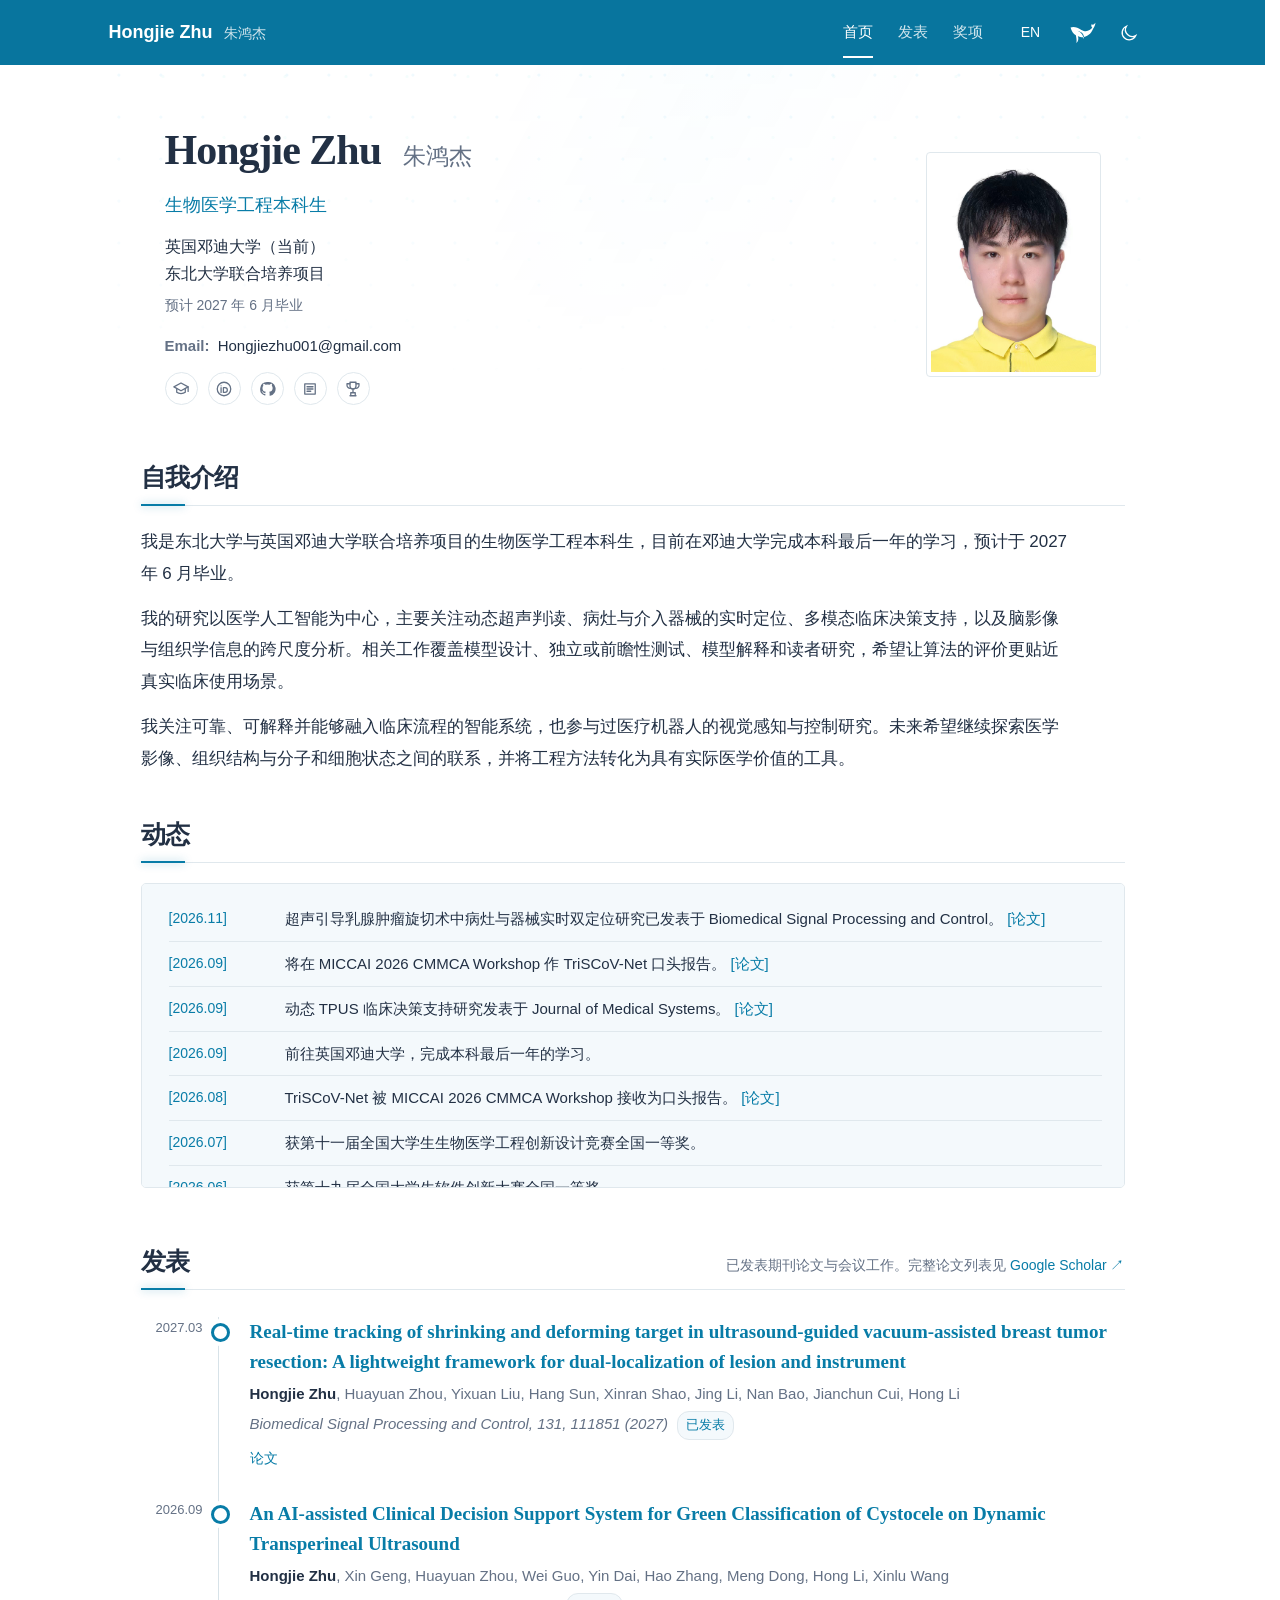
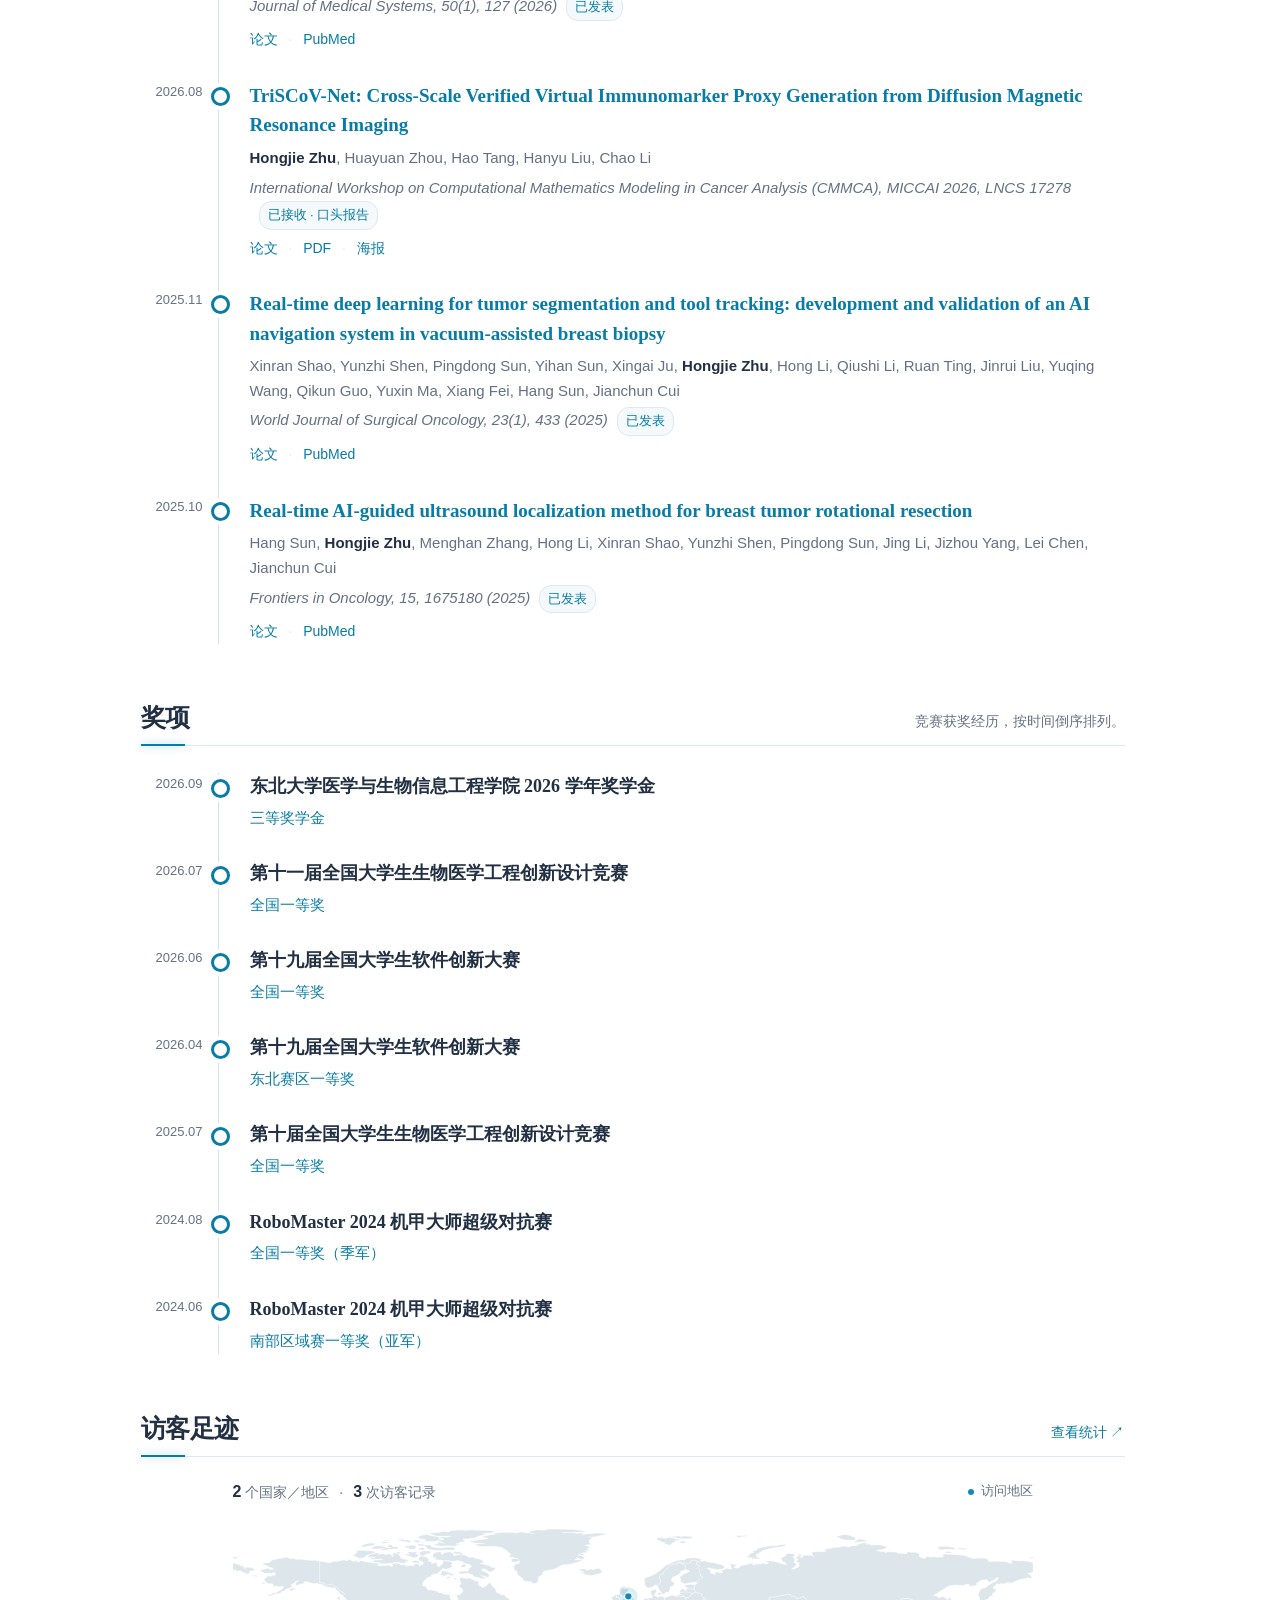
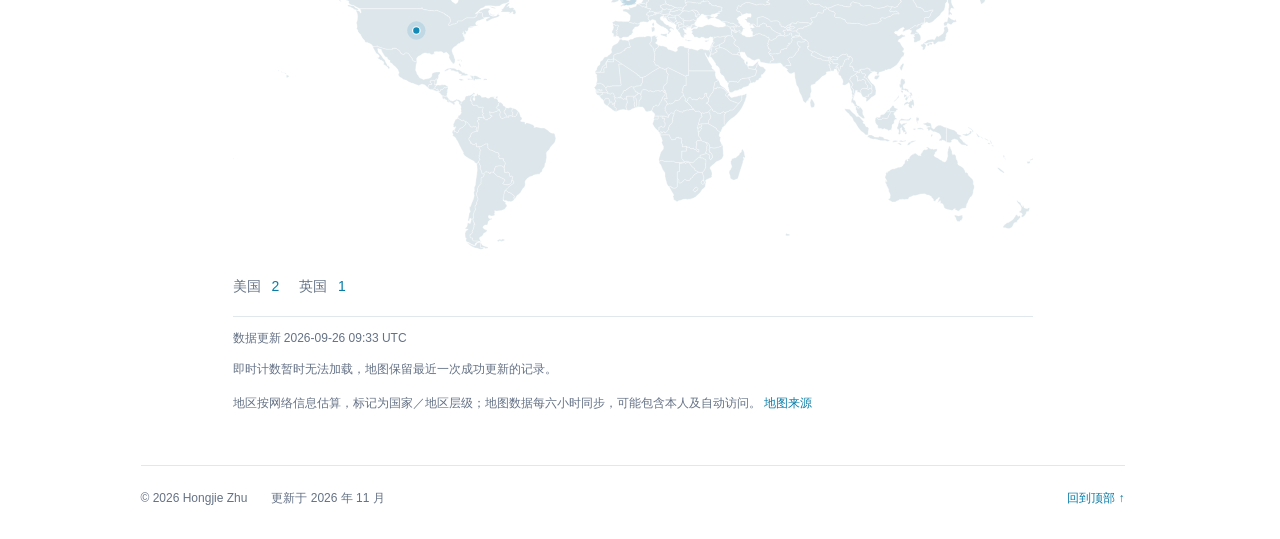
==== commit d18055b9: "Unify BSPC publication wording in bilingual news" ====
--- a/zh/index.html
+++ b/zh/index.html
@@ -1,5 +1,5 @@
 <!DOCTYPE html>
-<html lang="zh-CN" data-theme="light"><head><meta charset="utf-8"><meta name="viewport" content="width=device-width,initial-scale=1"><meta name="theme-color" content="#ffffff"><meta name="description" content="朱鸿杰，东北大学与英国邓迪大学联合培养生物医学工程本科生，目前在邓迪大学学习。研究方向为医学人工智能与医学影像。"><title>朱鸿杰的个人主页 | Hongjie Zhu</title><link rel="canonical" href="https://hongjie-zhu.github.io/zh/"><link rel="icon" type="image/svg+xml" href="../assets/favicon.svg"><script>(function(){try{var m=localStorage.getItem('hz-theme');document.documentElement.dataset.theme=m||(matchMedia('(prefers-color-scheme: dark)').matches?'dark':'light');}catch(e){}})();</script><link rel="stylesheet" href="../styles.css?v=7588e8929e"><script defer src="../app.js?v=007b55845a"></script><link rel="alternate" hreflang="en" href="https://hongjie-zhu.github.io/"><link rel="alternate" hreflang="zh-CN" href="https://hongjie-zhu.github.io/zh/"><link rel="alternate" hreflang="x-default" href="https://hongjie-zhu.github.io/"><meta property="og:type" content="website"><meta property="og:site_name" content="Hongjie Zhu · 朱鸿杰"><meta property="og:title" content="朱鸿杰的个人主页 | Hongjie Zhu"><meta property="og:description" content="朱鸿杰，东北大学与英国邓迪大学联合培养生物医学工程本科生，目前在邓迪大学学习。研究方向为医学人工智能与医学影像。"><meta property="og:url" content="https://hongjie-zhu.github.io/zh/"><meta property="og:locale" content="zh_CN"><script type="application/ld+json">{"@context": "https://schema.org", "@type": "ProfilePage", "url": "https://hongjie-zhu.github.io/zh/", "name": "朱鸿杰的个人主页 | Hongjie Zhu", "inLanguage": "zh-CN", "mainEntity": {"@type": "Person", "@id": "https://hongjie-zhu.github.io/#hongjie-zhu", "name": "Hongjie Zhu", "alternateName": "朱鸿杰", "url": "https://hongjie-zhu.github.io/", "image": "https://hongjie-zhu.github.io/assets/hongjie-zhu.jpg", "email": "mailto:hongjiezhu001@gmail.com", "sameAs": ["https://github.com/TTTiankun", "https://scholar.google.co.uk/citations?user=rkhNRc4AAAAJ&hl=en", "https://orcid.org/0009-0009-0659-2012", "https://openreview.net/profile?id=~Hongjie_Zhu2"], "description": "朱鸿杰，东北大学与英国邓迪大学联合培养生物医学工程本科生，目前在邓迪大学学习。研究方向为医学人工智能与医学影像。", "affiliation": [{"@type": "CollegeOrUniversity", "name": "University of Dundee"}, {"@type": "CollegeOrUniversity", "name": "Northeastern University"}], "knowsAbout": ["Medical artificial intelligence", "Ultrasound imaging", "Medical imaging"]}}</script><link rel="stylesheet" href="../academic.css?v=309079df44"><script defer src="../visitor-map.js?v=ad8a6054bc"></script><script defer src="../single-page.js?v=20260926c"></script><script>(function(){try{if(!sessionStorage.getItem('hongjie-whale-intro-seen-v1')&&!matchMedia('(prefers-reduced-motion: reduce)').matches)document.documentElement.classList.add('whale-intro-pending')}catch(e){}})();</script><script defer src="../intro-whale.js?v=3467a42bf1"></script></head><body id="top" data-single-page="true"><div class="whale-intro" id="whale-intro" aria-hidden="true"><canvas id="whale-canvas" aria-hidden="true"></canvas><button class="intro-skip" id="intro-skip" type="button">跳过</button><div class="intro-brand"><strong>Hongjie Zhu · 朱鸿杰</strong><span>医学人工智能 · 医学影像 · 智能系统</span><i aria-hidden="true"></i></div><div class="intro-depth" aria-hidden="true">深海数据 · 生命智能</div></div><a class="skip" href="#main">跳至正文</a><header class="site-header"><div class="header-inner"><a class="site-name" href="#home">Hongjie Zhu <span lang="zh-CN">朱鸿杰</span></a><nav aria-label="主导航"><a href="#home" aria-current="location">首页</a><a href="#publications">发表</a><a href="#awards">奖项</a></nav><div class="preferences"><button id="language-toggle" type="button">EN</button><button class="replay-whale" id="intro-replay" type="button" aria-label="重播数字鲸鱼开场" title="重播数字鲸鱼开场"><svg viewBox="0 0 36 30" aria-hidden="true"><path class="whale-silhouette" fill-rule="evenodd" d="M2 8C6 6 11 8 16 11C22 14.5 27 12 30 8C28.5 7 28.5 5 29 3.7C31 5 32 4 34 1.8C33.8 5 32.5 7.6 31 9.4C28.5 16 23 20 17 20.5C14.5 20.8 12.8 20 11.4 19C12.8 22.8 11.8 26 9.5 28C10.3 24 9.2 20.5 8.8 18C5.5 16.5 3.2 12.8 2 8ZM10.8 12.1C14.6 13.3 18.6 17.3 18.9 23.1C20.1 20.1 18.4 16.1 16.1 14.5C14.3 13.1 12.4 12.3 10.8 12.1Z"/></svg></button><button id="theme-toggle" type="button"><svg aria-hidden="true" viewBox="0 0 24 24"><path class="moon-icon" d="M20.1 15.1A8.2 8.2 0 0 1 8.9 3.9 8.5 8.5 0 1 0 20.1 15.1Z"></path><g class="sun-icon"><circle cx="12" cy="12" r="4"></circle><path d="M12 2v2m0 16v2M2 12h2m16 0h2M5 5l1.5 1.5m11 11L19 19M5 19l1.5-1.5m11-11L19 5"></path></g></svg></button></div></div></header><main class="page" id="main"><section class="nav-section home-content" id="home"><section class="academic-profile"><div class="identity"><h1>Hongjie Zhu <span lang="zh-CN">朱鸿杰</span></h1><p class="identity-role">生物医学工程本科生</p><p class="identity-affiliation"><a href="https://www.dundee.ac.uk/" target="_blank" rel="noopener noreferrer">英国邓迪大学</a>（当前）<br><a href="https://www.neu.edu.cn/" target="_blank" rel="noopener noreferrer">东北大学</a>联合培养项目</p><p class="identity-programme">预计 2027 年 6 月毕业</p><p class="identity-email"><span>Email:</span> Hongjiezhu001@gmail.com</p><div class="profile-icons"><a class="profile-icon" href="https://scholar.google.co.uk/citations?user=rkhNRc4AAAAJ&hl=en" aria-label="Google Scholar" title="Google Scholar" target="_blank" rel="noopener noreferrer"><svg viewBox="0 0 24 24" aria-hidden="true"><path d="M2.5 9.2 12 4l9.5 5.2L12 14.4 2.5 9.2Z"/><path d="M6.3 11.3v5.1c2.9 2.2 8.5 2.2 11.4 0v-5.1M21.5 9.3v6"/></svg></a><a class="profile-icon" href="https://orcid.org/0009-0009-0659-2012" aria-label="ORCID" title="ORCID" target="_blank" rel="noopener noreferrer"><svg viewBox="0 0 24 24" aria-hidden="true"><circle cx="12" cy="12" r="9"/><path d="M8.1 10.2v6.3M8.1 7.7h.01M11.2 10.2h2.1a3.15 3.15 0 0 1 0 6.3h-2.1v-6.3Z"/></svg></a><a class="profile-icon" href="https://github.com/TTTiankun" aria-label="GitHub" title="GitHub" target="_blank" rel="noopener noreferrer"><svg viewBox="0 0 24 24" aria-hidden="true"><path d="M12 2.8a9.2 9.2 0 0 0-2.9 17.9c.5.1.7-.2.7-.5v-1.8c-2.8.6-3.4-1.2-3.4-1.2-.5-1.2-1.1-1.5-1.1-1.5-.9-.6.1-.6.1-.6 1 0 1.6 1.1 1.6 1.1.9 1.6 2.4 1.1 2.9.9.1-.7.4-1.1.7-1.4-2.3-.3-4.6-1.1-4.6-5.1 0-1.1.4-2.1 1.1-2.8-.1-.3-.5-1.3.1-2.7 0 0 .9-.3 2.9 1.1a10 10 0 0 1 5.3 0c2-1.4 2.9-1.1 2.9-1.1.6 1.4.2 2.4.1 2.7.7.8 1.1 1.7 1.1 2.8 0 4-2.4 4.8-4.7 5.1.4.3.7 1 .7 1.9v3c0 .3.2.6.7.5A9.2 9.2 0 0 0 12 2.8Z"/></svg></a><a class="profile-icon" href="https://openreview.net/profile?id=~Hongjie_Zhu2" aria-label="OpenReview" title="OpenReview" target="_blank" rel="noopener noreferrer"><svg viewBox="0 0 24 24" aria-hidden="true"><path d="M5 5.3h14v13.4H5z"/><path d="M8 9h8M8 12h8M8 15h5"/></svg></a><a class="profile-icon" href="#awards" aria-label="奖项" title="奖项"><svg viewBox="0 0 24 24" aria-hidden="true"><path d="M8 3h8v5a4 4 0 0 1-8 0V3Z"/><path d="M8 5H4v2a4 4 0 0 0 4.5 4M16 5h4v2a4 4 0 0 1-4.5 4M12 12v5M8 21h8M9 17h6v4H9z"/></svg></a></div></div><figure class="identity-photo"><img class="portrait" src="../assets/hongjie-zhu.jpg" width="1102" height="1417" alt="Hongjie Zhu / 朱鸿杰" fetchpriority="high"></figure></section><section class="section biography-section"><h2>自我介绍</h2><p>我是东北大学与英国邓迪大学联合培养项目的生物医学工程本科生，目前在邓迪大学完成本科最后一年的学习，预计于 2027 年 6 月毕业。</p><p>我的研究以医学人工智能为中心，主要关注动态超声判读、病灶与介入器械的实时定位、多模态临床决策支持，以及脑影像与组织学信息的跨尺度分析。相关工作覆盖模型设计、独立或前瞻性测试、模型解释和读者研究，希望让算法的评价更贴近真实临床使用场景。</p><p>我关注可靠、可解释并能够融入临床流程的智能系统，也参与过医疗机器人的视觉感知与控制研究。未来希望继续探索医学影像、组织结构与分子和细胞状态之间的联系，并将工程方法转化为具有实际医学价值的工具。</p></section><section class="section news-section"><h2>动态</h2><div class="news-scroll" tabindex="0" aria-label="动态列表"><ul><li><time datetime="2026.11">[2026.11]</time><p>超声引导乳腺肿瘤旋切术中病灶与器械实时双定位研究已在线发表于 Biomedical Signal Processing and Control。 <a href="https://www.sciencedirect.com/science/article/pii/S1746809426024092" target="_blank" rel="noopener noreferrer">[论文]</a></p></li><li><time datetime="2026.09">[2026.09]</time><p>将在 MICCAI 2026 CMMCA Workshop 作 TriSCoV-Net 口头报告。 <a href="https://papers.miccai.org/miccai-2026-sat/CMMCA_010.html" target="_blank" rel="noopener noreferrer">[论文]</a></p></li><li><time datetime="2026.09">[2026.09]</time><p>动态 TPUS 临床决策支持研究发表于 Journal of Medical Systems。 <a href="https://doi.org/10.1007/s10916-026-02453-7" target="_blank" rel="noopener noreferrer">[论文]</a></p></li><li><time datetime="2026.09">[2026.09]</time><p>前往英国邓迪大学，完成本科最后一年的学习。</p></li><li><time datetime="2026.08">[2026.08]</time><p>TriSCoV-Net 被 MICCAI 2026 CMMCA Workshop 接收为口头报告。 <a href="https://papers.miccai.org/miccai-2026-sat/CMMCA_010.html" target="_blank" rel="noopener noreferrer">[论文]</a></p></li><li><time datetime="2026.07">[2026.07]</time><p>获第十一届全国大学生生物医学工程创新设计竞赛全国一等奖。</p></li><li><time datetime="2026.06">[2026.06]</time><p>获第十九届全国大学生软件创新大赛全国一等奖。</p></li><li><time datetime="2026.04">[2026.04]</time><p>获第十九届全国大学生软件创新大赛东北赛区一等奖。</p></li><li><time datetime="2025.11">[2025.11]</time><p>参与的 AI 导航研究发表于 World Journal of Surgical Oncology。 <a href="https://doi.org/10.1186/s12957-025-04087-4" target="_blank" rel="noopener noreferrer">[论文]</a></p></li><li><time datetime="2025.10">[2025.10]</time><p>参与的实时超声定位研究发表于 Frontiers in Oncology。 <a href="https://doi.org/10.3389/fonc.2025.1675180" target="_blank" rel="noopener noreferrer">[论文]</a></p></li><li><time datetime="2025.07">[2025.07]</time><p>获第十届全国大学生生物医学工程创新设计竞赛全国一等奖。</p></li><li><time datetime="2024.08">[2024.08]</time><p>获 RoboMaster 2024 机甲大师超级对抗赛全国一等奖（季军）。</p></li><li><time datetime="2024.06">[2024.06]</time><p>获 RoboMaster 2024 机甲大师超级对抗赛南部区域赛一等奖（亚军）。</p></li><li><time datetime="2023.08">[2023.08]</time><p>进入东北大学，开始生物医学工程专业学习。</p></li></ul></div></section></section><section class="nav-section section timeline-section" id="publications"><div class="section-title"><h2>发表</h2><p>已发表期刊论文与会议工作。完整论文列表见 <a href="https://scholar.google.co.uk/citations?user=rkhNRc4AAAAJ&hl=en" target="_blank" rel="noopener noreferrer">Google Scholar ↗</a></p></div><ol class="academic-timeline"><li><time datetime="2027.03">2027.03</time><article><h3>Real-time tracking of shrinking and deforming target in ultrasound-guided vacuum-assisted breast tumor resection: A lightweight framework for dual-localization of lesion and instrument</h3><p class="timeline-authors"><strong>Hongjie Zhu</strong>, Huayuan Zhou, Yixuan Liu, Hang Sun, Xinran Shao, Jing Li, Nan Bao, Jianchun Cui, Hong Li</p><p class="timeline-venue"><em>Biomedical Signal Processing and Control, 131, 111851 (2027)</em><span class="timeline-status">已发表</span></p><div class="timeline-links"><a href="https://www.sciencedirect.com/science/article/pii/S1746809426024092" target="_blank" rel="noopener noreferrer">论文</a></div></article></li><li><time datetime="2026.09">2026.09</time><article><h3>An AI-assisted Clinical Decision Support System for Green Classification of Cystocele on Dynamic Transperineal Ultrasound</h3><p class="timeline-authors"><strong>Hongjie Zhu</strong>, Xin Geng, Huayuan Zhou, Wei Guo, Yin Dai, Hao Zhang, Meng Dong, Hong Li, Xinlu Wang</p><p class="timeline-venue"><em>Journal of Medical Systems, 50(1), 127 (2026)</em><span class="timeline-status">已发表</span></p><div class="timeline-links"><a href="https://doi.org/10.1007/s10916-026-02453-7" target="_blank" rel="noopener noreferrer">论文</a><span aria-hidden="true"> · </span><a href="https://pubmed.ncbi.nlm.nih.gov/42678584/" target="_blank" rel="noopener noreferrer">PubMed</a></div></article></li><li><time datetime="2026.08">2026.08</time><article><h3>TriSCoV-Net: Cross-Scale Verified Virtual Immunomarker Proxy Generation from Diffusion Magnetic Resonance Imaging</h3><p class="timeline-authors"><strong>Hongjie Zhu</strong>, Huayuan Zhou, Hao Tang, Hanyu Liu, Chao Li</p><p class="timeline-venue"><em>International Workshop on Computational Mathematics Modeling in Cancer Analysis (CMMCA), MICCAI 2026, LNCS 17278</em><span class="timeline-status">已接收 · 口头报告</span></p><div class="timeline-links"><a href="https://papers.miccai.org/miccai-2026-sat/CMMCA_010.html" target="_blank" rel="noopener noreferrer">论文</a><span aria-hidden="true"> · </span><a href="https://papers.miccai.org/miccai-2026-sat/paper/CMMCA2026_010.pdf" target="_blank" rel="noopener noreferrer">PDF</a><span aria-hidden="true"> · </span><a href="https://cmmca.github.io/CMMCA2026/poster/10-ID-10_TriSCoV-Net%20Cross-Scale%20Verified%20Virtual%20Immunomarker%20Proxy%20Generation%20from%20Diffusion%20Magnetic%20Resonance%20Imaging.pdf" target="_blank" rel="noopener noreferrer">海报</a></div></article></li><li><time datetime="2025.11">2025.11</time><article><h3>Real-time deep learning for tumor segmentation and tool tracking: development and validation of an AI navigation system in vacuum-assisted breast biopsy</h3><p class="timeline-authors">Xinran Shao, Yunzhi Shen, Pingdong Sun, Yihan Sun, Xingai Ju, <strong>Hongjie Zhu</strong>, Hong Li, Qiushi Li, Ruan Ting, Jinrui Liu, Yuqing Wang, Qikun Guo, Yuxin Ma, Xiang Fei, Hang Sun, Jianchun Cui</p><p class="timeline-venue"><em>World Journal of Surgical Oncology, 23(1), 433 (2025)</em><span class="timeline-status">已发表</span></p><div class="timeline-links"><a href="https://doi.org/10.1186/s12957-025-04087-4" target="_blank" rel="noopener noreferrer">论文</a><span aria-hidden="true"> · </span><a href="https://pubmed.ncbi.nlm.nih.gov/41225484/" target="_blank" rel="noopener noreferrer">PubMed</a></div></article></li><li><time datetime="2025.10">2025.10</time><article><h3>Real-time AI-guided ultrasound localization method for breast tumor rotational resection</h3><p class="timeline-authors">Hang Sun, <strong>Hongjie Zhu</strong>, Menghan Zhang, Hong Li, Xinran Shao, Yunzhi Shen, Pingdong Sun, Jing Li, Jizhou Yang, Lei Chen, Jianchun Cui</p><p class="timeline-venue"><em>Frontiers in Oncology, 15, 1675180 (2025)</em><span class="timeline-status">已发表</span></p><div class="timeline-links"><a href="https://doi.org/10.3389/fonc.2025.1675180" target="_blank" rel="noopener noreferrer">论文</a><span aria-hidden="true"> · </span><a href="https://pubmed.ncbi.nlm.nih.gov/41211448/" target="_blank" rel="noopener noreferrer">PubMed</a></div></article></li></ol></section><section class="nav-section section timeline-section" id="awards"><div class="section-title"><h2>奖项</h2><p>竞赛获奖经历，按时间倒序排列。</p></div><ol class="academic-timeline award-timeline"><li><time datetime="2026.09">2026.09</time><article><h3>东北大学医学与生物信息工程学院 2026 学年奖学金</h3><p class="timeline-venue">三等奖学金</p></article></li><li><time datetime="2026.07">2026.07</time><article><h3>第十一届全国大学生生物医学工程创新设计竞赛</h3><p class="timeline-venue">全国一等奖</p></article></li><li><time datetime="2026.06">2026.06</time><article><h3>第十九届全国大学生软件创新大赛</h3><p class="timeline-venue">全国一等奖</p></article></li><li><time datetime="2026.04">2026.04</time><article><h3>第十九届全国大学生软件创新大赛</h3><p class="timeline-venue">东北赛区一等奖</p></article></li><li><time datetime="2025.07">2025.07</time><article><h3>第十届全国大学生生物医学工程创新设计竞赛</h3><p class="timeline-venue">全国一等奖</p></article></li><li><time datetime="2024.08">2024.08</time><article><h3>RoboMaster 2024 机甲大师超级对抗赛</h3><p class="timeline-venue">全国一等奖（季军）</p></article></li><li><time datetime="2024.06">2024.06</time><article><h3>RoboMaster 2024 机甲大师超级对抗赛</h3><p class="timeline-venue">南部区域赛一等奖（亚军）</p></article></li></ol></section><section aria-labelledby="visitors-title" class="section visitors-section" id="visitors"><div class="section-title"><h2 id="visitors-title">访客足迹</h2><a href="https://info.flagcounter.com/6R7o" rel="noopener noreferrer" target="_blank">查看统计 ↗</a></div>
+<html lang="zh-CN" data-theme="light"><head><meta charset="utf-8"><meta name="viewport" content="width=device-width,initial-scale=1"><meta name="theme-color" content="#ffffff"><meta name="description" content="朱鸿杰，东北大学与英国邓迪大学联合培养生物医学工程本科生，目前在邓迪大学学习。研究方向为医学人工智能与医学影像。"><title>朱鸿杰的个人主页 | Hongjie Zhu</title><link rel="canonical" href="https://hongjie-zhu.github.io/zh/"><link rel="icon" type="image/svg+xml" href="../assets/favicon.svg"><script>(function(){try{var m=localStorage.getItem('hz-theme');document.documentElement.dataset.theme=m||(matchMedia('(prefers-color-scheme: dark)').matches?'dark':'light');}catch(e){}})();</script><link rel="stylesheet" href="../styles.css?v=7588e8929e"><script defer src="../app.js?v=007b55845a"></script><link rel="alternate" hreflang="en" href="https://hongjie-zhu.github.io/"><link rel="alternate" hreflang="zh-CN" href="https://hongjie-zhu.github.io/zh/"><link rel="alternate" hreflang="x-default" href="https://hongjie-zhu.github.io/"><meta property="og:type" content="website"><meta property="og:site_name" content="Hongjie Zhu · 朱鸿杰"><meta property="og:title" content="朱鸿杰的个人主页 | Hongjie Zhu"><meta property="og:description" content="朱鸿杰，东北大学与英国邓迪大学联合培养生物医学工程本科生，目前在邓迪大学学习。研究方向为医学人工智能与医学影像。"><meta property="og:url" content="https://hongjie-zhu.github.io/zh/"><meta property="og:locale" content="zh_CN"><script type="application/ld+json">{"@context": "https://schema.org", "@type": "ProfilePage", "url": "https://hongjie-zhu.github.io/zh/", "name": "朱鸿杰的个人主页 | Hongjie Zhu", "inLanguage": "zh-CN", "mainEntity": {"@type": "Person", "@id": "https://hongjie-zhu.github.io/#hongjie-zhu", "name": "Hongjie Zhu", "alternateName": "朱鸿杰", "url": "https://hongjie-zhu.github.io/", "image": "https://hongjie-zhu.github.io/assets/hongjie-zhu.jpg", "email": "mailto:hongjiezhu001@gmail.com", "sameAs": ["https://github.com/TTTiankun", "https://scholar.google.co.uk/citations?user=rkhNRc4AAAAJ&hl=en", "https://orcid.org/0009-0009-0659-2012", "https://openreview.net/profile?id=~Hongjie_Zhu2"], "description": "朱鸿杰，东北大学与英国邓迪大学联合培养生物医学工程本科生，目前在邓迪大学学习。研究方向为医学人工智能与医学影像。", "affiliation": [{"@type": "CollegeOrUniversity", "name": "University of Dundee"}, {"@type": "CollegeOrUniversity", "name": "Northeastern University"}], "knowsAbout": ["Medical artificial intelligence", "Ultrasound imaging", "Medical imaging"]}}</script><link rel="stylesheet" href="../academic.css?v=309079df44"><script defer src="../visitor-map.js?v=ad8a6054bc"></script><script defer src="../single-page.js?v=20260926c"></script><script>(function(){try{if(!sessionStorage.getItem('hongjie-whale-intro-seen-v1')&&!matchMedia('(prefers-reduced-motion: reduce)').matches)document.documentElement.classList.add('whale-intro-pending')}catch(e){}})();</script><script defer src="../intro-whale.js?v=3467a42bf1"></script></head><body id="top" data-single-page="true"><div class="whale-intro" id="whale-intro" aria-hidden="true"><canvas id="whale-canvas" aria-hidden="true"></canvas><button class="intro-skip" id="intro-skip" type="button">跳过</button><div class="intro-brand"><strong>Hongjie Zhu · 朱鸿杰</strong><span>医学人工智能 · 医学影像 · 智能系统</span><i aria-hidden="true"></i></div><div class="intro-depth" aria-hidden="true">深海数据 · 生命智能</div></div><a class="skip" href="#main">跳至正文</a><header class="site-header"><div class="header-inner"><a class="site-name" href="#home">Hongjie Zhu <span lang="zh-CN">朱鸿杰</span></a><nav aria-label="主导航"><a href="#home" aria-current="location">首页</a><a href="#publications">发表</a><a href="#awards">奖项</a></nav><div class="preferences"><button id="language-toggle" type="button">EN</button><button class="replay-whale" id="intro-replay" type="button" aria-label="重播数字鲸鱼开场" title="重播数字鲸鱼开场"><svg viewBox="0 0 36 30" aria-hidden="true"><path class="whale-silhouette" fill-rule="evenodd" d="M2 8C6 6 11 8 16 11C22 14.5 27 12 30 8C28.5 7 28.5 5 29 3.7C31 5 32 4 34 1.8C33.8 5 32.5 7.6 31 9.4C28.5 16 23 20 17 20.5C14.5 20.8 12.8 20 11.4 19C12.8 22.8 11.8 26 9.5 28C10.3 24 9.2 20.5 8.8 18C5.5 16.5 3.2 12.8 2 8ZM10.8 12.1C14.6 13.3 18.6 17.3 18.9 23.1C20.1 20.1 18.4 16.1 16.1 14.5C14.3 13.1 12.4 12.3 10.8 12.1Z"/></svg></button><button id="theme-toggle" type="button"><svg aria-hidden="true" viewBox="0 0 24 24"><path class="moon-icon" d="M20.1 15.1A8.2 8.2 0 0 1 8.9 3.9 8.5 8.5 0 1 0 20.1 15.1Z"></path><g class="sun-icon"><circle cx="12" cy="12" r="4"></circle><path d="M12 2v2m0 16v2M2 12h2m16 0h2M5 5l1.5 1.5m11 11L19 19M5 19l1.5-1.5m11-11L19 5"></path></g></svg></button></div></div></header><main class="page" id="main"><section class="nav-section home-content" id="home"><section class="academic-profile"><div class="identity"><h1>Hongjie Zhu <span lang="zh-CN">朱鸿杰</span></h1><p class="identity-role">生物医学工程本科生</p><p class="identity-affiliation"><a href="https://www.dundee.ac.uk/" target="_blank" rel="noopener noreferrer">英国邓迪大学</a>（当前）<br><a href="https://www.neu.edu.cn/" target="_blank" rel="noopener noreferrer">东北大学</a>联合培养项目</p><p class="identity-programme">预计 2027 年 6 月毕业</p><p class="identity-email"><span>Email:</span> Hongjiezhu001@gmail.com</p><div class="profile-icons"><a class="profile-icon" href="https://scholar.google.co.uk/citations?user=rkhNRc4AAAAJ&hl=en" aria-label="Google Scholar" title="Google Scholar" target="_blank" rel="noopener noreferrer"><svg viewBox="0 0 24 24" aria-hidden="true"><path d="M2.5 9.2 12 4l9.5 5.2L12 14.4 2.5 9.2Z"/><path d="M6.3 11.3v5.1c2.9 2.2 8.5 2.2 11.4 0v-5.1M21.5 9.3v6"/></svg></a><a class="profile-icon" href="https://orcid.org/0009-0009-0659-2012" aria-label="ORCID" title="ORCID" target="_blank" rel="noopener noreferrer"><svg viewBox="0 0 24 24" aria-hidden="true"><circle cx="12" cy="12" r="9"/><path d="M8.1 10.2v6.3M8.1 7.7h.01M11.2 10.2h2.1a3.15 3.15 0 0 1 0 6.3h-2.1v-6.3Z"/></svg></a><a class="profile-icon" href="https://github.com/TTTiankun" aria-label="GitHub" title="GitHub" target="_blank" rel="noopener noreferrer"><svg viewBox="0 0 24 24" aria-hidden="true"><path d="M12 2.8a9.2 9.2 0 0 0-2.9 17.9c.5.1.7-.2.7-.5v-1.8c-2.8.6-3.4-1.2-3.4-1.2-.5-1.2-1.1-1.5-1.1-1.5-.9-.6.1-.6.1-.6 1 0 1.6 1.1 1.6 1.1.9 1.6 2.4 1.1 2.9.9.1-.7.4-1.1.7-1.4-2.3-.3-4.6-1.1-4.6-5.1 0-1.1.4-2.1 1.1-2.8-.1-.3-.5-1.3.1-2.7 0 0 .9-.3 2.9 1.1a10 10 0 0 1 5.3 0c2-1.4 2.9-1.1 2.9-1.1.6 1.4.2 2.4.1 2.7.7.8 1.1 1.7 1.1 2.8 0 4-2.4 4.8-4.7 5.1.4.3.7 1 .7 1.9v3c0 .3.2.6.7.5A9.2 9.2 0 0 0 12 2.8Z"/></svg></a><a class="profile-icon" href="https://openreview.net/profile?id=~Hongjie_Zhu2" aria-label="OpenReview" title="OpenReview" target="_blank" rel="noopener noreferrer"><svg viewBox="0 0 24 24" aria-hidden="true"><path d="M5 5.3h14v13.4H5z"/><path d="M8 9h8M8 12h8M8 15h5"/></svg></a><a class="profile-icon" href="#awards" aria-label="奖项" title="奖项"><svg viewBox="0 0 24 24" aria-hidden="true"><path d="M8 3h8v5a4 4 0 0 1-8 0V3Z"/><path d="M8 5H4v2a4 4 0 0 0 4.5 4M16 5h4v2a4 4 0 0 1-4.5 4M12 12v5M8 21h8M9 17h6v4H9z"/></svg></a></div></div><figure class="identity-photo"><img class="portrait" src="../assets/hongjie-zhu.jpg" width="1102" height="1417" alt="Hongjie Zhu / 朱鸿杰" fetchpriority="high"></figure></section><section class="section biography-section"><h2>自我介绍</h2><p>我是东北大学与英国邓迪大学联合培养项目的生物医学工程本科生，目前在邓迪大学完成本科最后一年的学习，预计于 2027 年 6 月毕业。</p><p>我的研究以医学人工智能为中心，主要关注动态超声判读、病灶与介入器械的实时定位、多模态临床决策支持，以及脑影像与组织学信息的跨尺度分析。相关工作覆盖模型设计、独立或前瞻性测试、模型解释和读者研究，希望让算法的评价更贴近真实临床使用场景。</p><p>我关注可靠、可解释并能够融入临床流程的智能系统，也参与过医疗机器人的视觉感知与控制研究。未来希望继续探索医学影像、组织结构与分子和细胞状态之间的联系，并将工程方法转化为具有实际医学价值的工具。</p></section><section class="section news-section"><h2>动态</h2><div class="news-scroll" tabindex="0" aria-label="动态列表"><ul><li><time datetime="2026.11">[2026.11]</time><p>超声引导乳腺肿瘤旋切术中病灶与器械实时双定位研究已发表于 Biomedical Signal Processing and Control。 <a href="https://www.sciencedirect.com/science/article/pii/S1746809426024092" target="_blank" rel="noopener noreferrer">[论文]</a></p></li><li><time datetime="2026.09">[2026.09]</time><p>将在 MICCAI 2026 CMMCA Workshop 作 TriSCoV-Net 口头报告。 <a href="https://papers.miccai.org/miccai-2026-sat/CMMCA_010.html" target="_blank" rel="noopener noreferrer">[论文]</a></p></li><li><time datetime="2026.09">[2026.09]</time><p>动态 TPUS 临床决策支持研究发表于 Journal of Medical Systems。 <a href="https://doi.org/10.1007/s10916-026-02453-7" target="_blank" rel="noopener noreferrer">[论文]</a></p></li><li><time datetime="2026.09">[2026.09]</time><p>前往英国邓迪大学，完成本科最后一年的学习。</p></li><li><time datetime="2026.08">[2026.08]</time><p>TriSCoV-Net 被 MICCAI 2026 CMMCA Workshop 接收为口头报告。 <a href="https://papers.miccai.org/miccai-2026-sat/CMMCA_010.html" target="_blank" rel="noopener noreferrer">[论文]</a></p></li><li><time datetime="2026.07">[2026.07]</time><p>获第十一届全国大学生生物医学工程创新设计竞赛全国一等奖。</p></li><li><time datetime="2026.06">[2026.06]</time><p>获第十九届全国大学生软件创新大赛全国一等奖。</p></li><li><time datetime="2026.04">[2026.04]</time><p>获第十九届全国大学生软件创新大赛东北赛区一等奖。</p></li><li><time datetime="2025.11">[2025.11]</time><p>参与的 AI 导航研究发表于 World Journal of Surgical Oncology。 <a href="https://doi.org/10.1186/s12957-025-04087-4" target="_blank" rel="noopener noreferrer">[论文]</a></p></li><li><time datetime="2025.10">[2025.10]</time><p>参与的实时超声定位研究发表于 Frontiers in Oncology。 <a href="https://doi.org/10.3389/fonc.2025.1675180" target="_blank" rel="noopener noreferrer">[论文]</a></p></li><li><time datetime="2025.07">[2025.07]</time><p>获第十届全国大学生生物医学工程创新设计竞赛全国一等奖。</p></li><li><time datetime="2024.08">[2024.08]</time><p>获 RoboMaster 2024 机甲大师超级对抗赛全国一等奖（季军）。</p></li><li><time datetime="2024.06">[2024.06]</time><p>获 RoboMaster 2024 机甲大师超级对抗赛南部区域赛一等奖（亚军）。</p></li><li><time datetime="2023.08">[2023.08]</time><p>进入东北大学，开始生物医学工程专业学习。</p></li></ul></div></section></section><section class="nav-section section timeline-section" id="publications"><div class="section-title"><h2>发表</h2><p>已发表期刊论文与会议工作。完整论文列表见 <a href="https://scholar.google.co.uk/citations?user=rkhNRc4AAAAJ&hl=en" target="_blank" rel="noopener noreferrer">Google Scholar ↗</a></p></div><ol class="academic-timeline"><li><time datetime="2027.03">2027.03</time><article><h3>Real-time tracking of shrinking and deforming target in ultrasound-guided vacuum-assisted breast tumor resection: A lightweight framework for dual-localization of lesion and instrument</h3><p class="timeline-authors"><strong>Hongjie Zhu</strong>, Huayuan Zhou, Yixuan Liu, Hang Sun, Xinran Shao, Jing Li, Nan Bao, Jianchun Cui, Hong Li</p><p class="timeline-venue"><em>Biomedical Signal Processing and Control, 131, 111851 (2027)</em><span class="timeline-status">已发表</span></p><div class="timeline-links"><a href="https://www.sciencedirect.com/science/article/pii/S1746809426024092" target="_blank" rel="noopener noreferrer">论文</a></div></article></li><li><time datetime="2026.09">2026.09</time><article><h3>An AI-assisted Clinical Decision Support System for Green Classification of Cystocele on Dynamic Transperineal Ultrasound</h3><p class="timeline-authors"><strong>Hongjie Zhu</strong>, Xin Geng, Huayuan Zhou, Wei Guo, Yin Dai, Hao Zhang, Meng Dong, Hong Li, Xinlu Wang</p><p class="timeline-venue"><em>Journal of Medical Systems, 50(1), 127 (2026)</em><span class="timeline-status">已发表</span></p><div class="timeline-links"><a href="https://doi.org/10.1007/s10916-026-02453-7" target="_blank" rel="noopener noreferrer">论文</a><span aria-hidden="true"> · </span><a href="https://pubmed.ncbi.nlm.nih.gov/42678584/" target="_blank" rel="noopener noreferrer">PubMed</a></div></article></li><li><time datetime="2026.08">2026.08</time><article><h3>TriSCoV-Net: Cross-Scale Verified Virtual Immunomarker Proxy Generation from Diffusion Magnetic Resonance Imaging</h3><p class="timeline-authors"><strong>Hongjie Zhu</strong>, Huayuan Zhou, Hao Tang, Hanyu Liu, Chao Li</p><p class="timeline-venue"><em>International Workshop on Computational Mathematics Modeling in Cancer Analysis (CMMCA), MICCAI 2026, LNCS 17278</em><span class="timeline-status">已接收 · 口头报告</span></p><div class="timeline-links"><a href="https://papers.miccai.org/miccai-2026-sat/CMMCA_010.html" target="_blank" rel="noopener noreferrer">论文</a><span aria-hidden="true"> · </span><a href="https://papers.miccai.org/miccai-2026-sat/paper/CMMCA2026_010.pdf" target="_blank" rel="noopener noreferrer">PDF</a><span aria-hidden="true"> · </span><a href="https://cmmca.github.io/CMMCA2026/poster/10-ID-10_TriSCoV-Net%20Cross-Scale%20Verified%20Virtual%20Immunomarker%20Proxy%20Generation%20from%20Diffusion%20Magnetic%20Resonance%20Imaging.pdf" target="_blank" rel="noopener noreferrer">海报</a></div></article></li><li><time datetime="2025.11">2025.11</time><article><h3>Real-time deep learning for tumor segmentation and tool tracking: development and validation of an AI navigation system in vacuum-assisted breast biopsy</h3><p class="timeline-authors">Xinran Shao, Yunzhi Shen, Pingdong Sun, Yihan Sun, Xingai Ju, <strong>Hongjie Zhu</strong>, Hong Li, Qiushi Li, Ruan Ting, Jinrui Liu, Yuqing Wang, Qikun Guo, Yuxin Ma, Xiang Fei, Hang Sun, Jianchun Cui</p><p class="timeline-venue"><em>World Journal of Surgical Oncology, 23(1), 433 (2025)</em><span class="timeline-status">已发表</span></p><div class="timeline-links"><a href="https://doi.org/10.1186/s12957-025-04087-4" target="_blank" rel="noopener noreferrer">论文</a><span aria-hidden="true"> · </span><a href="https://pubmed.ncbi.nlm.nih.gov/41225484/" target="_blank" rel="noopener noreferrer">PubMed</a></div></article></li><li><time datetime="2025.10">2025.10</time><article><h3>Real-time AI-guided ultrasound localization method for breast tumor rotational resection</h3><p class="timeline-authors">Hang Sun, <strong>Hongjie Zhu</strong>, Menghan Zhang, Hong Li, Xinran Shao, Yunzhi Shen, Pingdong Sun, Jing Li, Jizhou Yang, Lei Chen, Jianchun Cui</p><p class="timeline-venue"><em>Frontiers in Oncology, 15, 1675180 (2025)</em><span class="timeline-status">已发表</span></p><div class="timeline-links"><a href="https://doi.org/10.3389/fonc.2025.1675180" target="_blank" rel="noopener noreferrer">论文</a><span aria-hidden="true"> · </span><a href="https://pubmed.ncbi.nlm.nih.gov/41211448/" target="_blank" rel="noopener noreferrer">PubMed</a></div></article></li></ol></section><section class="nav-section section timeline-section" id="awards"><div class="section-title"><h2>奖项</h2><p>竞赛获奖经历，按时间倒序排列。</p></div><ol class="academic-timeline award-timeline"><li><time datetime="2026.09">2026.09</time><article><h3>东北大学医学与生物信息工程学院 2026 学年奖学金</h3><p class="timeline-venue">三等奖学金</p></article></li><li><time datetime="2026.07">2026.07</time><article><h3>第十一届全国大学生生物医学工程创新设计竞赛</h3><p class="timeline-venue">全国一等奖</p></article></li><li><time datetime="2026.06">2026.06</time><article><h3>第十九届全国大学生软件创新大赛</h3><p class="timeline-venue">全国一等奖</p></article></li><li><time datetime="2026.04">2026.04</time><article><h3>第十九届全国大学生软件创新大赛</h3><p class="timeline-venue">东北赛区一等奖</p></article></li><li><time datetime="2025.07">2025.07</time><article><h3>第十届全国大学生生物医学工程创新设计竞赛</h3><p class="timeline-venue">全国一等奖</p></article></li><li><time datetime="2024.08">2024.08</time><article><h3>RoboMaster 2024 机甲大师超级对抗赛</h3><p class="timeline-venue">全国一等奖（季军）</p></article></li><li><time datetime="2024.06">2024.06</time><article><h3>RoboMaster 2024 机甲大师超级对抗赛</h3><p class="timeline-venue">南部区域赛一等奖（亚军）</p></article></li></ol></section><section aria-labelledby="visitors-title" class="section visitors-section" id="visitors"><div class="section-title"><h2 id="visitors-title">访客足迹</h2><a href="https://info.flagcounter.com/6R7o" rel="noopener noreferrer" target="_blank">查看统计 ↗</a></div>
 <div class="minimal-map" data-stats-url="https://raw.githubusercontent.com/hongjie-zhu/hongjie-zhu.github.io/main/assets/visitor-stats.json"><div class="map-meta"><p><strong id="country-total">2</strong> 个国家／地区<span class="meta-divider">·</span><strong id="visit-total">3</strong> 次访客记录</p><span class="map-legend"><i aria-hidden="true"></i>访问地区</span></div>
 <svg aria-labelledby="map-title map-desc" class="visitor-map" role="img" viewbox="0 0 960 400"><title id="map-title">访客国家与地区</title><desc id="map-desc">蓝色标记表示已有访问记录的国家与地区，下方列表提供相同信息。</desc><use class="map-land" href="../assets/world-land.svg#land"></use><g id="visitor-markers"><g class="map-marker" data-country="US" transform="translate(220.0,125.4)"><title>美国: 2</title><circle class="marker-halo" r="11"></circle><circle class="marker-dot" r="4.5"></circle></g><g class="map-marker" data-country="GB" transform="translate(474.4,84.4)"><title>英国: 1</title><circle class="marker-halo" r="11"></circle><circle class="marker-dot" r="4.5"></circle></g></g></svg>
 <ul class="visitor-countries" id="visitor-country-list"><li><button data-country="US" type="button">美国 <span>2</span></button></li><li><button data-country="GB" type="button">英国 <span>1</span></button></li></ul>
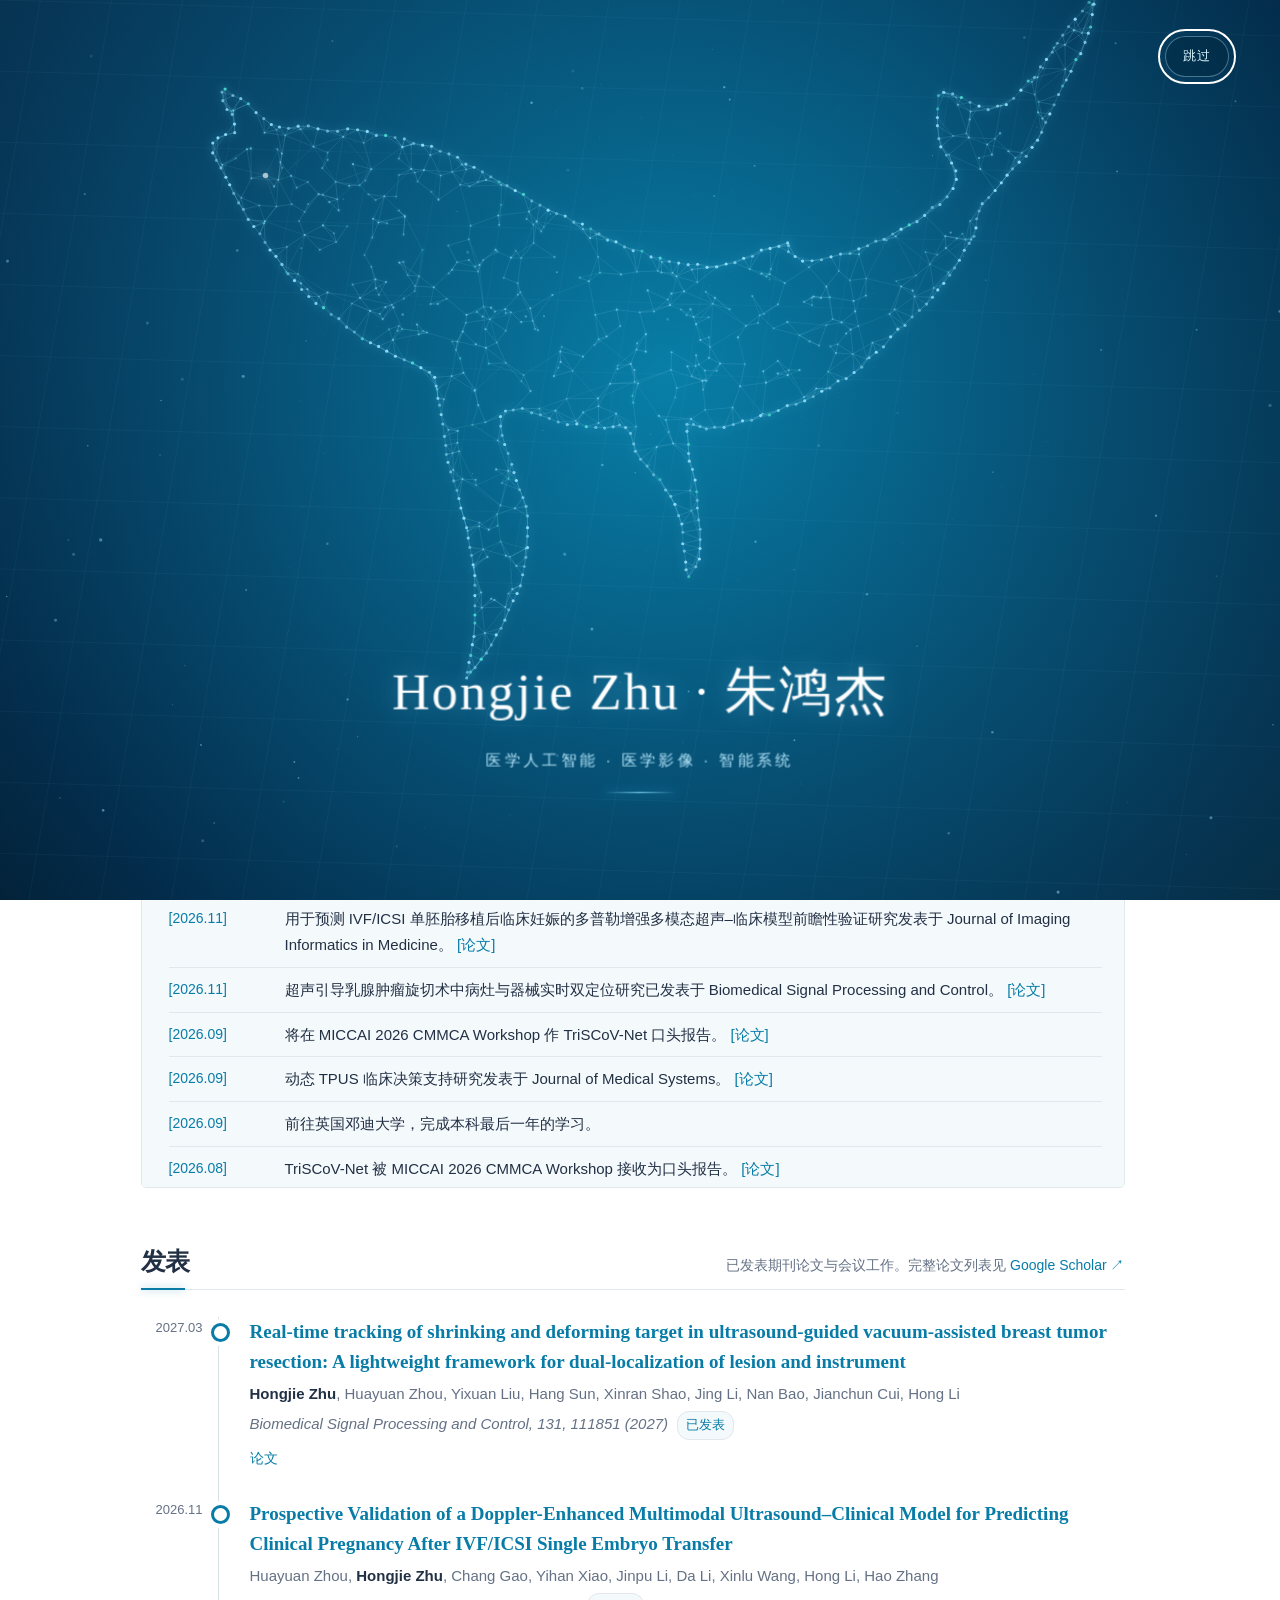
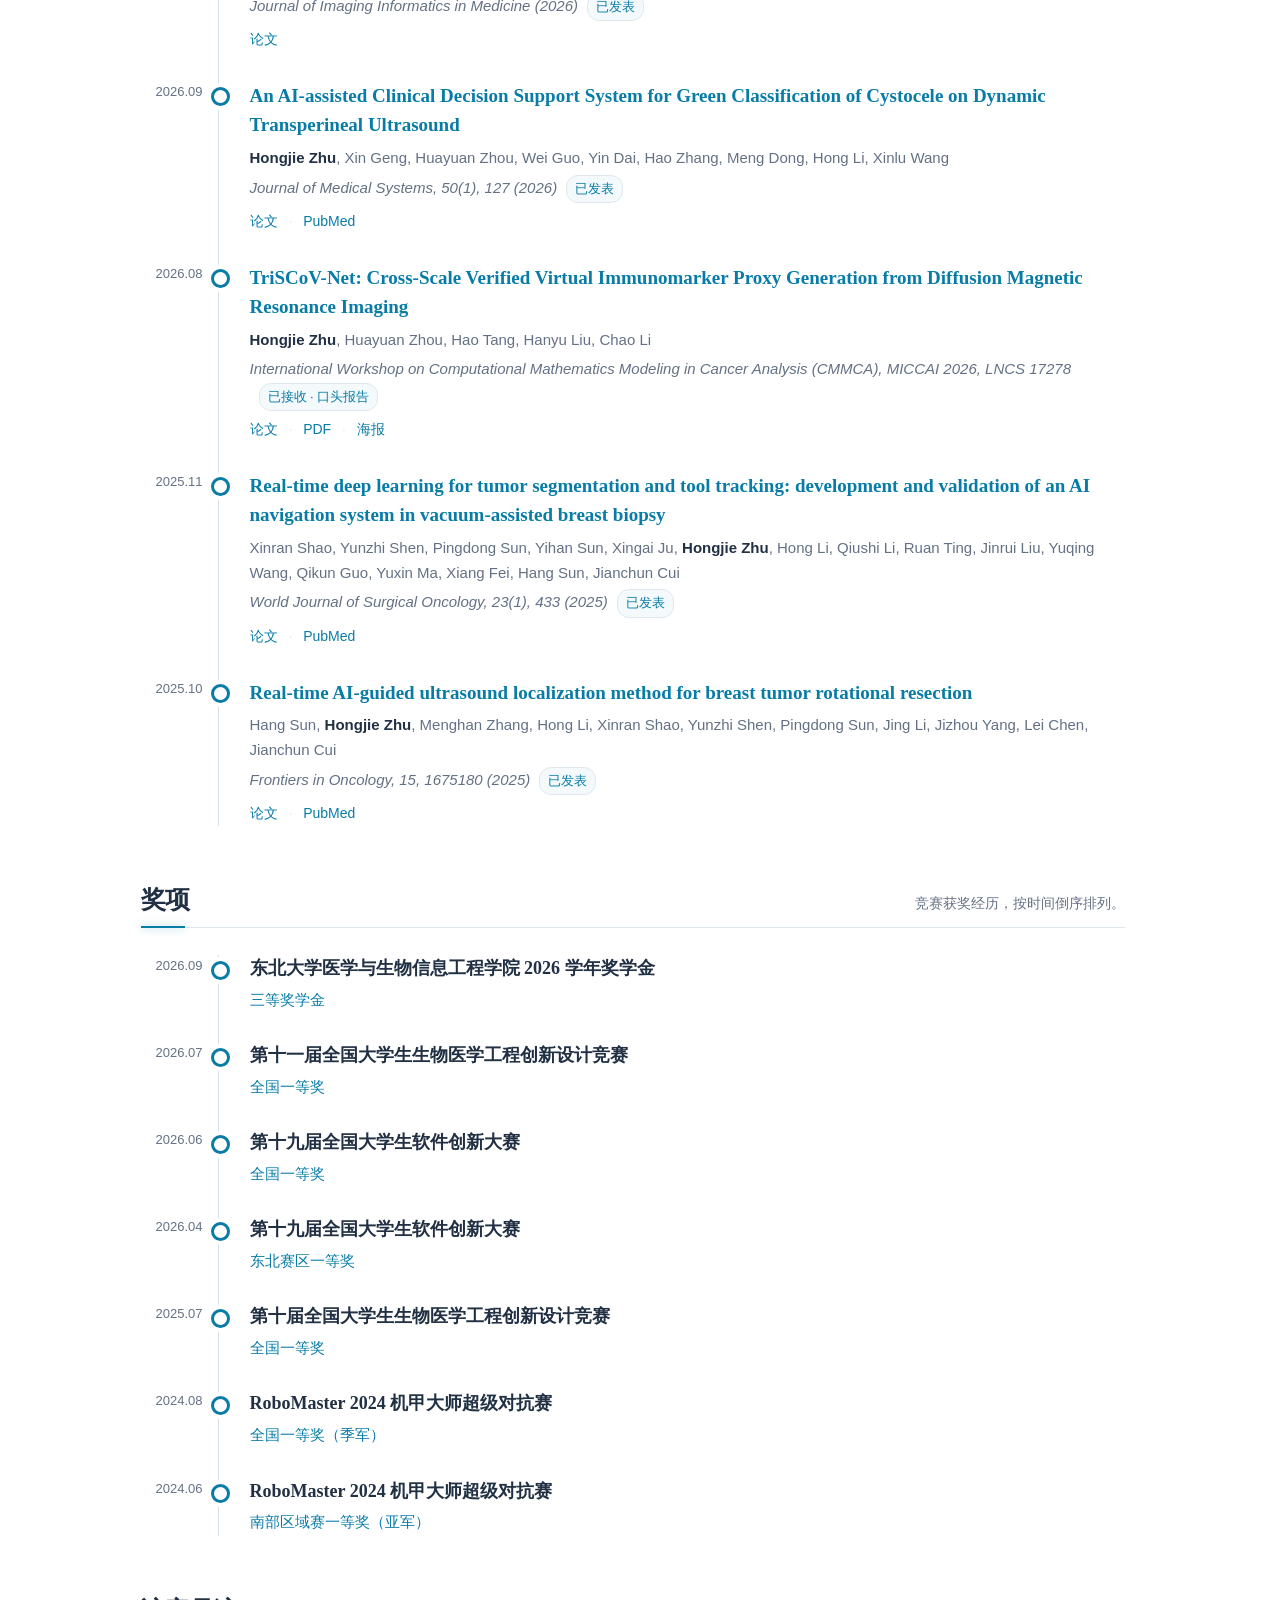
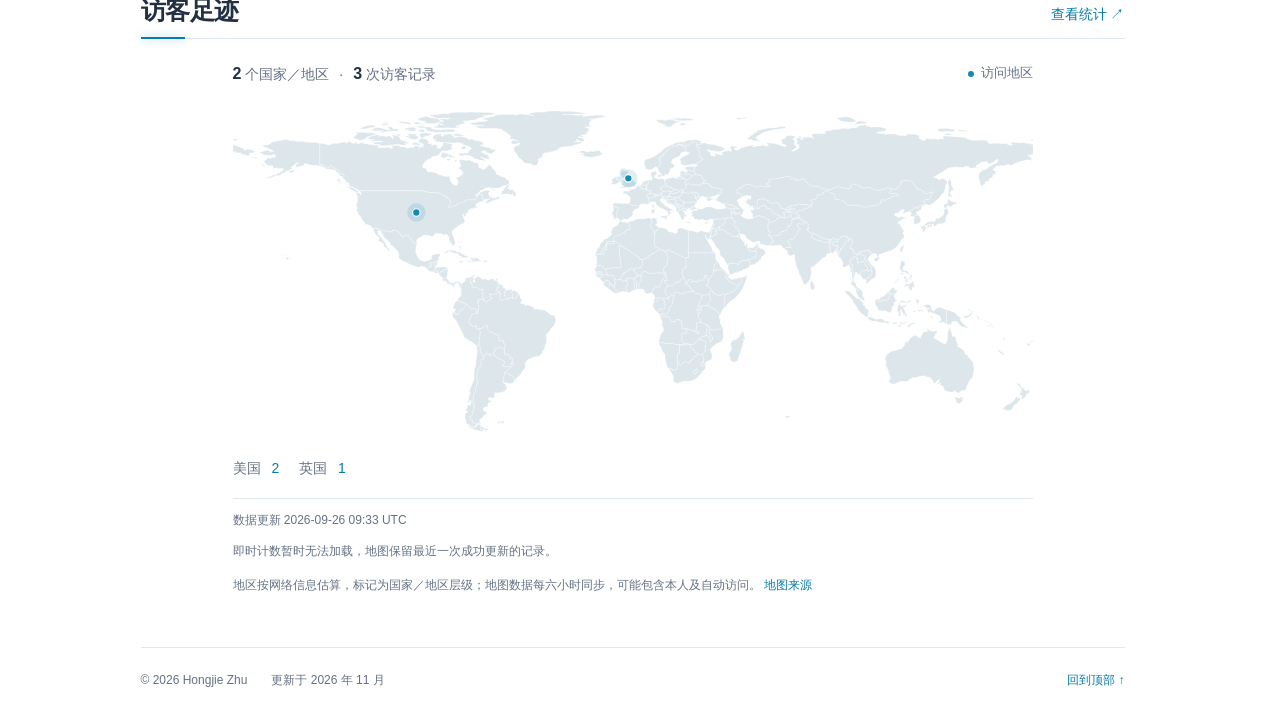
==== commit ef4749d6: "Add verified JIIM publication and bilingual November news" ====
--- a/zh/index.html
+++ b/zh/index.html
@@ -1,5 +1,5 @@
 <!DOCTYPE html>
-<html lang="zh-CN" data-theme="light"><head><meta charset="utf-8"><meta name="viewport" content="width=device-width,initial-scale=1"><meta name="theme-color" content="#ffffff"><meta name="description" content="朱鸿杰，东北大学与英国邓迪大学联合培养生物医学工程本科生，目前在邓迪大学学习。研究方向为医学人工智能与医学影像。"><title>朱鸿杰的个人主页 | Hongjie Zhu</title><link rel="canonical" href="https://hongjie-zhu.github.io/zh/"><link rel="icon" type="image/svg+xml" href="../assets/favicon.svg"><script>(function(){try{var m=localStorage.getItem('hz-theme');document.documentElement.dataset.theme=m||(matchMedia('(prefers-color-scheme: dark)').matches?'dark':'light');}catch(e){}})();</script><link rel="stylesheet" href="../styles.css?v=7588e8929e"><script defer src="../app.js?v=007b55845a"></script><link rel="alternate" hreflang="en" href="https://hongjie-zhu.github.io/"><link rel="alternate" hreflang="zh-CN" href="https://hongjie-zhu.github.io/zh/"><link rel="alternate" hreflang="x-default" href="https://hongjie-zhu.github.io/"><meta property="og:type" content="website"><meta property="og:site_name" content="Hongjie Zhu · 朱鸿杰"><meta property="og:title" content="朱鸿杰的个人主页 | Hongjie Zhu"><meta property="og:description" content="朱鸿杰，东北大学与英国邓迪大学联合培养生物医学工程本科生，目前在邓迪大学学习。研究方向为医学人工智能与医学影像。"><meta property="og:url" content="https://hongjie-zhu.github.io/zh/"><meta property="og:locale" content="zh_CN"><script type="application/ld+json">{"@context": "https://schema.org", "@type": "ProfilePage", "url": "https://hongjie-zhu.github.io/zh/", "name": "朱鸿杰的个人主页 | Hongjie Zhu", "inLanguage": "zh-CN", "mainEntity": {"@type": "Person", "@id": "https://hongjie-zhu.github.io/#hongjie-zhu", "name": "Hongjie Zhu", "alternateName": "朱鸿杰", "url": "https://hongjie-zhu.github.io/", "image": "https://hongjie-zhu.github.io/assets/hongjie-zhu.jpg", "email": "mailto:hongjiezhu001@gmail.com", "sameAs": ["https://github.com/TTTiankun", "https://scholar.google.co.uk/citations?user=rkhNRc4AAAAJ&hl=en", "https://orcid.org/0009-0009-0659-2012", "https://openreview.net/profile?id=~Hongjie_Zhu2"], "description": "朱鸿杰，东北大学与英国邓迪大学联合培养生物医学工程本科生，目前在邓迪大学学习。研究方向为医学人工智能与医学影像。", "affiliation": [{"@type": "CollegeOrUniversity", "name": "University of Dundee"}, {"@type": "CollegeOrUniversity", "name": "Northeastern University"}], "knowsAbout": ["Medical artificial intelligence", "Ultrasound imaging", "Medical imaging"]}}</script><link rel="stylesheet" href="../academic.css?v=309079df44"><script defer src="../visitor-map.js?v=ad8a6054bc"></script><script defer src="../single-page.js?v=20260926c"></script><script>(function(){try{if(!sessionStorage.getItem('hongjie-whale-intro-seen-v1')&&!matchMedia('(prefers-reduced-motion: reduce)').matches)document.documentElement.classList.add('whale-intro-pending')}catch(e){}})();</script><script defer src="../intro-whale.js?v=3467a42bf1"></script></head><body id="top" data-single-page="true"><div class="whale-intro" id="whale-intro" aria-hidden="true"><canvas id="whale-canvas" aria-hidden="true"></canvas><button class="intro-skip" id="intro-skip" type="button">跳过</button><div class="intro-brand"><strong>Hongjie Zhu · 朱鸿杰</strong><span>医学人工智能 · 医学影像 · 智能系统</span><i aria-hidden="true"></i></div><div class="intro-depth" aria-hidden="true">深海数据 · 生命智能</div></div><a class="skip" href="#main">跳至正文</a><header class="site-header"><div class="header-inner"><a class="site-name" href="#home">Hongjie Zhu <span lang="zh-CN">朱鸿杰</span></a><nav aria-label="主导航"><a href="#home" aria-current="location">首页</a><a href="#publications">发表</a><a href="#awards">奖项</a></nav><div class="preferences"><button id="language-toggle" type="button">EN</button><button class="replay-whale" id="intro-replay" type="button" aria-label="重播数字鲸鱼开场" title="重播数字鲸鱼开场"><svg viewBox="0 0 36 30" aria-hidden="true"><path class="whale-silhouette" fill-rule="evenodd" d="M2 8C6 6 11 8 16 11C22 14.5 27 12 30 8C28.5 7 28.5 5 29 3.7C31 5 32 4 34 1.8C33.8 5 32.5 7.6 31 9.4C28.5 16 23 20 17 20.5C14.5 20.8 12.8 20 11.4 19C12.8 22.8 11.8 26 9.5 28C10.3 24 9.2 20.5 8.8 18C5.5 16.5 3.2 12.8 2 8ZM10.8 12.1C14.6 13.3 18.6 17.3 18.9 23.1C20.1 20.1 18.4 16.1 16.1 14.5C14.3 13.1 12.4 12.3 10.8 12.1Z"/></svg></button><button id="theme-toggle" type="button"><svg aria-hidden="true" viewBox="0 0 24 24"><path class="moon-icon" d="M20.1 15.1A8.2 8.2 0 0 1 8.9 3.9 8.5 8.5 0 1 0 20.1 15.1Z"></path><g class="sun-icon"><circle cx="12" cy="12" r="4"></circle><path d="M12 2v2m0 16v2M2 12h2m16 0h2M5 5l1.5 1.5m11 11L19 19M5 19l1.5-1.5m11-11L19 5"></path></g></svg></button></div></div></header><main class="page" id="main"><section class="nav-section home-content" id="home"><section class="academic-profile"><div class="identity"><h1>Hongjie Zhu <span lang="zh-CN">朱鸿杰</span></h1><p class="identity-role">生物医学工程本科生</p><p class="identity-affiliation"><a href="https://www.dundee.ac.uk/" target="_blank" rel="noopener noreferrer">英国邓迪大学</a>（当前）<br><a href="https://www.neu.edu.cn/" target="_blank" rel="noopener noreferrer">东北大学</a>联合培养项目</p><p class="identity-programme">预计 2027 年 6 月毕业</p><p class="identity-email"><span>Email:</span> Hongjiezhu001@gmail.com</p><div class="profile-icons"><a class="profile-icon" href="https://scholar.google.co.uk/citations?user=rkhNRc4AAAAJ&hl=en" aria-label="Google Scholar" title="Google Scholar" target="_blank" rel="noopener noreferrer"><svg viewBox="0 0 24 24" aria-hidden="true"><path d="M2.5 9.2 12 4l9.5 5.2L12 14.4 2.5 9.2Z"/><path d="M6.3 11.3v5.1c2.9 2.2 8.5 2.2 11.4 0v-5.1M21.5 9.3v6"/></svg></a><a class="profile-icon" href="https://orcid.org/0009-0009-0659-2012" aria-label="ORCID" title="ORCID" target="_blank" rel="noopener noreferrer"><svg viewBox="0 0 24 24" aria-hidden="true"><circle cx="12" cy="12" r="9"/><path d="M8.1 10.2v6.3M8.1 7.7h.01M11.2 10.2h2.1a3.15 3.15 0 0 1 0 6.3h-2.1v-6.3Z"/></svg></a><a class="profile-icon" href="https://github.com/TTTiankun" aria-label="GitHub" title="GitHub" target="_blank" rel="noopener noreferrer"><svg viewBox="0 0 24 24" aria-hidden="true"><path d="M12 2.8a9.2 9.2 0 0 0-2.9 17.9c.5.1.7-.2.7-.5v-1.8c-2.8.6-3.4-1.2-3.4-1.2-.5-1.2-1.1-1.5-1.1-1.5-.9-.6.1-.6.1-.6 1 0 1.6 1.1 1.6 1.1.9 1.6 2.4 1.1 2.9.9.1-.7.4-1.1.7-1.4-2.3-.3-4.6-1.1-4.6-5.1 0-1.1.4-2.1 1.1-2.8-.1-.3-.5-1.3.1-2.7 0 0 .9-.3 2.9 1.1a10 10 0 0 1 5.3 0c2-1.4 2.9-1.1 2.9-1.1.6 1.4.2 2.4.1 2.7.7.8 1.1 1.7 1.1 2.8 0 4-2.4 4.8-4.7 5.1.4.3.7 1 .7 1.9v3c0 .3.2.6.7.5A9.2 9.2 0 0 0 12 2.8Z"/></svg></a><a class="profile-icon" href="https://openreview.net/profile?id=~Hongjie_Zhu2" aria-label="OpenReview" title="OpenReview" target="_blank" rel="noopener noreferrer"><svg viewBox="0 0 24 24" aria-hidden="true"><path d="M5 5.3h14v13.4H5z"/><path d="M8 9h8M8 12h8M8 15h5"/></svg></a><a class="profile-icon" href="#awards" aria-label="奖项" title="奖项"><svg viewBox="0 0 24 24" aria-hidden="true"><path d="M8 3h8v5a4 4 0 0 1-8 0V3Z"/><path d="M8 5H4v2a4 4 0 0 0 4.5 4M16 5h4v2a4 4 0 0 1-4.5 4M12 12v5M8 21h8M9 17h6v4H9z"/></svg></a></div></div><figure class="identity-photo"><img class="portrait" src="../assets/hongjie-zhu.jpg" width="1102" height="1417" alt="Hongjie Zhu / 朱鸿杰" fetchpriority="high"></figure></section><section class="section biography-section"><h2>自我介绍</h2><p>我是东北大学与英国邓迪大学联合培养项目的生物医学工程本科生，目前在邓迪大学完成本科最后一年的学习，预计于 2027 年 6 月毕业。</p><p>我的研究以医学人工智能为中心，主要关注动态超声判读、病灶与介入器械的实时定位、多模态临床决策支持，以及脑影像与组织学信息的跨尺度分析。相关工作覆盖模型设计、独立或前瞻性测试、模型解释和读者研究，希望让算法的评价更贴近真实临床使用场景。</p><p>我关注可靠、可解释并能够融入临床流程的智能系统，也参与过医疗机器人的视觉感知与控制研究。未来希望继续探索医学影像、组织结构与分子和细胞状态之间的联系，并将工程方法转化为具有实际医学价值的工具。</p></section><section class="section news-section"><h2>动态</h2><div class="news-scroll" tabindex="0" aria-label="动态列表"><ul><li><time datetime="2026.11">[2026.11]</time><p>超声引导乳腺肿瘤旋切术中病灶与器械实时双定位研究已发表于 Biomedical Signal Processing and Control。 <a href="https://www.sciencedirect.com/science/article/pii/S1746809426024092" target="_blank" rel="noopener noreferrer">[论文]</a></p></li><li><time datetime="2026.09">[2026.09]</time><p>将在 MICCAI 2026 CMMCA Workshop 作 TriSCoV-Net 口头报告。 <a href="https://papers.miccai.org/miccai-2026-sat/CMMCA_010.html" target="_blank" rel="noopener noreferrer">[论文]</a></p></li><li><time datetime="2026.09">[2026.09]</time><p>动态 TPUS 临床决策支持研究发表于 Journal of Medical Systems。 <a href="https://doi.org/10.1007/s10916-026-02453-7" target="_blank" rel="noopener noreferrer">[论文]</a></p></li><li><time datetime="2026.09">[2026.09]</time><p>前往英国邓迪大学，完成本科最后一年的学习。</p></li><li><time datetime="2026.08">[2026.08]</time><p>TriSCoV-Net 被 MICCAI 2026 CMMCA Workshop 接收为口头报告。 <a href="https://papers.miccai.org/miccai-2026-sat/CMMCA_010.html" target="_blank" rel="noopener noreferrer">[论文]</a></p></li><li><time datetime="2026.07">[2026.07]</time><p>获第十一届全国大学生生物医学工程创新设计竞赛全国一等奖。</p></li><li><time datetime="2026.06">[2026.06]</time><p>获第十九届全国大学生软件创新大赛全国一等奖。</p></li><li><time datetime="2026.04">[2026.04]</time><p>获第十九届全国大学生软件创新大赛东北赛区一等奖。</p></li><li><time datetime="2025.11">[2025.11]</time><p>参与的 AI 导航研究发表于 World Journal of Surgical Oncology。 <a href="https://doi.org/10.1186/s12957-025-04087-4" target="_blank" rel="noopener noreferrer">[论文]</a></p></li><li><time datetime="2025.10">[2025.10]</time><p>参与的实时超声定位研究发表于 Frontiers in Oncology。 <a href="https://doi.org/10.3389/fonc.2025.1675180" target="_blank" rel="noopener noreferrer">[论文]</a></p></li><li><time datetime="2025.07">[2025.07]</time><p>获第十届全国大学生生物医学工程创新设计竞赛全国一等奖。</p></li><li><time datetime="2024.08">[2024.08]</time><p>获 RoboMaster 2024 机甲大师超级对抗赛全国一等奖（季军）。</p></li><li><time datetime="2024.06">[2024.06]</time><p>获 RoboMaster 2024 机甲大师超级对抗赛南部区域赛一等奖（亚军）。</p></li><li><time datetime="2023.08">[2023.08]</time><p>进入东北大学，开始生物医学工程专业学习。</p></li></ul></div></section></section><section class="nav-section section timeline-section" id="publications"><div class="section-title"><h2>发表</h2><p>已发表期刊论文与会议工作。完整论文列表见 <a href="https://scholar.google.co.uk/citations?user=rkhNRc4AAAAJ&hl=en" target="_blank" rel="noopener noreferrer">Google Scholar ↗</a></p></div><ol class="academic-timeline"><li><time datetime="2027.03">2027.03</time><article><h3>Real-time tracking of shrinking and deforming target in ultrasound-guided vacuum-assisted breast tumor resection: A lightweight framework for dual-localization of lesion and instrument</h3><p class="timeline-authors"><strong>Hongjie Zhu</strong>, Huayuan Zhou, Yixuan Liu, Hang Sun, Xinran Shao, Jing Li, Nan Bao, Jianchun Cui, Hong Li</p><p class="timeline-venue"><em>Biomedical Signal Processing and Control, 131, 111851 (2027)</em><span class="timeline-status">已发表</span></p><div class="timeline-links"><a href="https://www.sciencedirect.com/science/article/pii/S1746809426024092" target="_blank" rel="noopener noreferrer">论文</a></div></article></li><li><time datetime="2026.09">2026.09</time><article><h3>An AI-assisted Clinical Decision Support System for Green Classification of Cystocele on Dynamic Transperineal Ultrasound</h3><p class="timeline-authors"><strong>Hongjie Zhu</strong>, Xin Geng, Huayuan Zhou, Wei Guo, Yin Dai, Hao Zhang, Meng Dong, Hong Li, Xinlu Wang</p><p class="timeline-venue"><em>Journal of Medical Systems, 50(1), 127 (2026)</em><span class="timeline-status">已发表</span></p><div class="timeline-links"><a href="https://doi.org/10.1007/s10916-026-02453-7" target="_blank" rel="noopener noreferrer">论文</a><span aria-hidden="true"> · </span><a href="https://pubmed.ncbi.nlm.nih.gov/42678584/" target="_blank" rel="noopener noreferrer">PubMed</a></div></article></li><li><time datetime="2026.08">2026.08</time><article><h3>TriSCoV-Net: Cross-Scale Verified Virtual Immunomarker Proxy Generation from Diffusion Magnetic Resonance Imaging</h3><p class="timeline-authors"><strong>Hongjie Zhu</strong>, Huayuan Zhou, Hao Tang, Hanyu Liu, Chao Li</p><p class="timeline-venue"><em>International Workshop on Computational Mathematics Modeling in Cancer Analysis (CMMCA), MICCAI 2026, LNCS 17278</em><span class="timeline-status">已接收 · 口头报告</span></p><div class="timeline-links"><a href="https://papers.miccai.org/miccai-2026-sat/CMMCA_010.html" target="_blank" rel="noopener noreferrer">论文</a><span aria-hidden="true"> · </span><a href="https://papers.miccai.org/miccai-2026-sat/paper/CMMCA2026_010.pdf" target="_blank" rel="noopener noreferrer">PDF</a><span aria-hidden="true"> · </span><a href="https://cmmca.github.io/CMMCA2026/poster/10-ID-10_TriSCoV-Net%20Cross-Scale%20Verified%20Virtual%20Immunomarker%20Proxy%20Generation%20from%20Diffusion%20Magnetic%20Resonance%20Imaging.pdf" target="_blank" rel="noopener noreferrer">海报</a></div></article></li><li><time datetime="2025.11">2025.11</time><article><h3>Real-time deep learning for tumor segmentation and tool tracking: development and validation of an AI navigation system in vacuum-assisted breast biopsy</h3><p class="timeline-authors">Xinran Shao, Yunzhi Shen, Pingdong Sun, Yihan Sun, Xingai Ju, <strong>Hongjie Zhu</strong>, Hong Li, Qiushi Li, Ruan Ting, Jinrui Liu, Yuqing Wang, Qikun Guo, Yuxin Ma, Xiang Fei, Hang Sun, Jianchun Cui</p><p class="timeline-venue"><em>World Journal of Surgical Oncology, 23(1), 433 (2025)</em><span class="timeline-status">已发表</span></p><div class="timeline-links"><a href="https://doi.org/10.1186/s12957-025-04087-4" target="_blank" rel="noopener noreferrer">论文</a><span aria-hidden="true"> · </span><a href="https://pubmed.ncbi.nlm.nih.gov/41225484/" target="_blank" rel="noopener noreferrer">PubMed</a></div></article></li><li><time datetime="2025.10">2025.10</time><article><h3>Real-time AI-guided ultrasound localization method for breast tumor rotational resection</h3><p class="timeline-authors">Hang Sun, <strong>Hongjie Zhu</strong>, Menghan Zhang, Hong Li, Xinran Shao, Yunzhi Shen, Pingdong Sun, Jing Li, Jizhou Yang, Lei Chen, Jianchun Cui</p><p class="timeline-venue"><em>Frontiers in Oncology, 15, 1675180 (2025)</em><span class="timeline-status">已发表</span></p><div class="timeline-links"><a href="https://doi.org/10.3389/fonc.2025.1675180" target="_blank" rel="noopener noreferrer">论文</a><span aria-hidden="true"> · </span><a href="https://pubmed.ncbi.nlm.nih.gov/41211448/" target="_blank" rel="noopener noreferrer">PubMed</a></div></article></li></ol></section><section class="nav-section section timeline-section" id="awards"><div class="section-title"><h2>奖项</h2><p>竞赛获奖经历，按时间倒序排列。</p></div><ol class="academic-timeline award-timeline"><li><time datetime="2026.09">2026.09</time><article><h3>东北大学医学与生物信息工程学院 2026 学年奖学金</h3><p class="timeline-venue">三等奖学金</p></article></li><li><time datetime="2026.07">2026.07</time><article><h3>第十一届全国大学生生物医学工程创新设计竞赛</h3><p class="timeline-venue">全国一等奖</p></article></li><li><time datetime="2026.06">2026.06</time><article><h3>第十九届全国大学生软件创新大赛</h3><p class="timeline-venue">全国一等奖</p></article></li><li><time datetime="2026.04">2026.04</time><article><h3>第十九届全国大学生软件创新大赛</h3><p class="timeline-venue">东北赛区一等奖</p></article></li><li><time datetime="2025.07">2025.07</time><article><h3>第十届全国大学生生物医学工程创新设计竞赛</h3><p class="timeline-venue">全国一等奖</p></article></li><li><time datetime="2024.08">2024.08</time><article><h3>RoboMaster 2024 机甲大师超级对抗赛</h3><p class="timeline-venue">全国一等奖（季军）</p></article></li><li><time datetime="2024.06">2024.06</time><article><h3>RoboMaster 2024 机甲大师超级对抗赛</h3><p class="timeline-venue">南部区域赛一等奖（亚军）</p></article></li></ol></section><section aria-labelledby="visitors-title" class="section visitors-section" id="visitors"><div class="section-title"><h2 id="visitors-title">访客足迹</h2><a href="https://info.flagcounter.com/6R7o" rel="noopener noreferrer" target="_blank">查看统计 ↗</a></div>
+<html lang="zh-CN" data-theme="light"><head><meta charset="utf-8"><meta name="viewport" content="width=device-width,initial-scale=1"><meta name="theme-color" content="#ffffff"><meta name="description" content="朱鸿杰，东北大学与英国邓迪大学联合培养生物医学工程本科生，目前在邓迪大学学习。研究方向为医学人工智能与医学影像。"><title>朱鸿杰的个人主页 | Hongjie Zhu</title><link rel="canonical" href="https://hongjie-zhu.github.io/zh/"><link rel="icon" type="image/svg+xml" href="../assets/favicon.svg"><script>(function(){try{var m=localStorage.getItem('hz-theme');document.documentElement.dataset.theme=m||(matchMedia('(prefers-color-scheme: dark)').matches?'dark':'light');}catch(e){}})();</script><link rel="stylesheet" href="../styles.css?v=7588e8929e"><script defer src="../app.js?v=007b55845a"></script><link rel="alternate" hreflang="en" href="https://hongjie-zhu.github.io/"><link rel="alternate" hreflang="zh-CN" href="https://hongjie-zhu.github.io/zh/"><link rel="alternate" hreflang="x-default" href="https://hongjie-zhu.github.io/"><meta property="og:type" content="website"><meta property="og:site_name" content="Hongjie Zhu · 朱鸿杰"><meta property="og:title" content="朱鸿杰的个人主页 | Hongjie Zhu"><meta property="og:description" content="朱鸿杰，东北大学与英国邓迪大学联合培养生物医学工程本科生，目前在邓迪大学学习。研究方向为医学人工智能与医学影像。"><meta property="og:url" content="https://hongjie-zhu.github.io/zh/"><meta property="og:locale" content="zh_CN"><script type="application/ld+json">{"@context": "https://schema.org", "@type": "ProfilePage", "url": "https://hongjie-zhu.github.io/zh/", "name": "朱鸿杰的个人主页 | Hongjie Zhu", "inLanguage": "zh-CN", "mainEntity": {"@type": "Person", "@id": "https://hongjie-zhu.github.io/#hongjie-zhu", "name": "Hongjie Zhu", "alternateName": "朱鸿杰", "url": "https://hongjie-zhu.github.io/", "image": "https://hongjie-zhu.github.io/assets/hongjie-zhu.jpg", "email": "mailto:hongjiezhu001@gmail.com", "sameAs": ["https://github.com/TTTiankun", "https://scholar.google.co.uk/citations?user=rkhNRc4AAAAJ&hl=en", "https://orcid.org/0009-0009-0659-2012", "https://openreview.net/profile?id=~Hongjie_Zhu2"], "description": "朱鸿杰，东北大学与英国邓迪大学联合培养生物医学工程本科生，目前在邓迪大学学习。研究方向为医学人工智能与医学影像。", "affiliation": [{"@type": "CollegeOrUniversity", "name": "University of Dundee"}, {"@type": "CollegeOrUniversity", "name": "Northeastern University"}], "knowsAbout": ["Medical artificial intelligence", "Ultrasound imaging", "Medical imaging"]}}</script><link rel="stylesheet" href="../academic.css?v=309079df44"><script defer src="../visitor-map.js?v=ad8a6054bc"></script><script defer src="../single-page.js?v=20260926c"></script><script>(function(){try{if(!sessionStorage.getItem('hongjie-whale-intro-seen-v1')&&!matchMedia('(prefers-reduced-motion: reduce)').matches)document.documentElement.classList.add('whale-intro-pending')}catch(e){}})();</script><script defer src="../intro-whale.js?v=3467a42bf1"></script></head><body id="top" data-single-page="true"><div class="whale-intro" id="whale-intro" aria-hidden="true"><canvas id="whale-canvas" aria-hidden="true"></canvas><button class="intro-skip" id="intro-skip" type="button">跳过</button><div class="intro-brand"><strong>Hongjie Zhu · 朱鸿杰</strong><span>医学人工智能 · 医学影像 · 智能系统</span><i aria-hidden="true"></i></div><div class="intro-depth" aria-hidden="true">深海数据 · 生命智能</div></div><a class="skip" href="#main">跳至正文</a><header class="site-header"><div class="header-inner"><a class="site-name" href="#home">Hongjie Zhu <span lang="zh-CN">朱鸿杰</span></a><nav aria-label="主导航"><a href="#home" aria-current="location">首页</a><a href="#publications">发表</a><a href="#awards">奖项</a></nav><div class="preferences"><button id="language-toggle" type="button">EN</button><button class="replay-whale" id="intro-replay" type="button" aria-label="重播数字鲸鱼开场" title="重播数字鲸鱼开场"><svg viewBox="0 0 36 30" aria-hidden="true"><path class="whale-silhouette" fill-rule="evenodd" d="M2 8C6 6 11 8 16 11C22 14.5 27 12 30 8C28.5 7 28.5 5 29 3.7C31 5 32 4 34 1.8C33.8 5 32.5 7.6 31 9.4C28.5 16 23 20 17 20.5C14.5 20.8 12.8 20 11.4 19C12.8 22.8 11.8 26 9.5 28C10.3 24 9.2 20.5 8.8 18C5.5 16.5 3.2 12.8 2 8ZM10.8 12.1C14.6 13.3 18.6 17.3 18.9 23.1C20.1 20.1 18.4 16.1 16.1 14.5C14.3 13.1 12.4 12.3 10.8 12.1Z"/></svg></button><button id="theme-toggle" type="button"><svg aria-hidden="true" viewBox="0 0 24 24"><path class="moon-icon" d="M20.1 15.1A8.2 8.2 0 0 1 8.9 3.9 8.5 8.5 0 1 0 20.1 15.1Z"></path><g class="sun-icon"><circle cx="12" cy="12" r="4"></circle><path d="M12 2v2m0 16v2M2 12h2m16 0h2M5 5l1.5 1.5m11 11L19 19M5 19l1.5-1.5m11-11L19 5"></path></g></svg></button></div></div></header><main class="page" id="main"><section class="nav-section home-content" id="home"><section class="academic-profile"><div class="identity"><h1>Hongjie Zhu <span lang="zh-CN">朱鸿杰</span></h1><p class="identity-role">生物医学工程本科生</p><p class="identity-affiliation"><a href="https://www.dundee.ac.uk/" target="_blank" rel="noopener noreferrer">英国邓迪大学</a>（当前）<br><a href="https://www.neu.edu.cn/" target="_blank" rel="noopener noreferrer">东北大学</a>联合培养项目</p><p class="identity-programme">预计 2027 年 6 月毕业</p><p class="identity-email"><span>Email:</span> Hongjiezhu001@gmail.com</p><div class="profile-icons"><a class="profile-icon" href="https://scholar.google.co.uk/citations?user=rkhNRc4AAAAJ&hl=en" aria-label="Google Scholar" title="Google Scholar" target="_blank" rel="noopener noreferrer"><svg viewBox="0 0 24 24" aria-hidden="true"><path d="M2.5 9.2 12 4l9.5 5.2L12 14.4 2.5 9.2Z"/><path d="M6.3 11.3v5.1c2.9 2.2 8.5 2.2 11.4 0v-5.1M21.5 9.3v6"/></svg></a><a class="profile-icon" href="https://orcid.org/0009-0009-0659-2012" aria-label="ORCID" title="ORCID" target="_blank" rel="noopener noreferrer"><svg viewBox="0 0 24 24" aria-hidden="true"><circle cx="12" cy="12" r="9"/><path d="M8.1 10.2v6.3M8.1 7.7h.01M11.2 10.2h2.1a3.15 3.15 0 0 1 0 6.3h-2.1v-6.3Z"/></svg></a><a class="profile-icon" href="https://github.com/TTTiankun" aria-label="GitHub" title="GitHub" target="_blank" rel="noopener noreferrer"><svg viewBox="0 0 24 24" aria-hidden="true"><path d="M12 2.8a9.2 9.2 0 0 0-2.9 17.9c.5.1.7-.2.7-.5v-1.8c-2.8.6-3.4-1.2-3.4-1.2-.5-1.2-1.1-1.5-1.1-1.5-.9-.6.1-.6.1-.6 1 0 1.6 1.1 1.6 1.1.9 1.6 2.4 1.1 2.9.9.1-.7.4-1.1.7-1.4-2.3-.3-4.6-1.1-4.6-5.1 0-1.1.4-2.1 1.1-2.8-.1-.3-.5-1.3.1-2.7 0 0 .9-.3 2.9 1.1a10 10 0 0 1 5.3 0c2-1.4 2.9-1.1 2.9-1.1.6 1.4.2 2.4.1 2.7.7.8 1.1 1.7 1.1 2.8 0 4-2.4 4.8-4.7 5.1.4.3.7 1 .7 1.9v3c0 .3.2.6.7.5A9.2 9.2 0 0 0 12 2.8Z"/></svg></a><a class="profile-icon" href="https://openreview.net/profile?id=~Hongjie_Zhu2" aria-label="OpenReview" title="OpenReview" target="_blank" rel="noopener noreferrer"><svg viewBox="0 0 24 24" aria-hidden="true"><path d="M5 5.3h14v13.4H5z"/><path d="M8 9h8M8 12h8M8 15h5"/></svg></a><a class="profile-icon" href="#awards" aria-label="奖项" title="奖项"><svg viewBox="0 0 24 24" aria-hidden="true"><path d="M8 3h8v5a4 4 0 0 1-8 0V3Z"/><path d="M8 5H4v2a4 4 0 0 0 4.5 4M16 5h4v2a4 4 0 0 1-4.5 4M12 12v5M8 21h8M9 17h6v4H9z"/></svg></a></div></div><figure class="identity-photo"><img class="portrait" src="../assets/hongjie-zhu.jpg" width="1102" height="1417" alt="Hongjie Zhu / 朱鸿杰" fetchpriority="high"></figure></section><section class="section biography-section"><h2>自我介绍</h2><p>我是东北大学与英国邓迪大学联合培养项目的生物医学工程本科生，目前在邓迪大学完成本科最后一年的学习，预计于 2027 年 6 月毕业。</p><p>我的研究以医学人工智能为中心，主要关注动态超声判读、病灶与介入器械的实时定位、多模态临床决策支持，以及脑影像与组织学信息的跨尺度分析。相关工作覆盖模型设计、独立或前瞻性测试、模型解释和读者研究，希望让算法的评价更贴近真实临床使用场景。</p><p>我关注可靠、可解释并能够融入临床流程的智能系统，也参与过医疗机器人的视觉感知与控制研究。未来希望继续探索医学影像、组织结构与分子和细胞状态之间的联系，并将工程方法转化为具有实际医学价值的工具。</p></section><section class="section news-section"><h2>动态</h2><div class="news-scroll" tabindex="0" aria-label="动态列表"><ul><li><time datetime="2026.11">[2026.11]</time><p>用于预测 IVF/ICSI 单胚胎移植后临床妊娠的多普勒增强多模态超声–临床模型前瞻性验证研究发表于 Journal of Imaging Informatics in Medicine。 <a href="https://doi.org/10.1007/s10278-026-02531-9" target="_blank" rel="noopener noreferrer">[论文]</a></p></li><li><time datetime="2026.11">[2026.11]</time><p>超声引导乳腺肿瘤旋切术中病灶与器械实时双定位研究已发表于 Biomedical Signal Processing and Control。 <a href="https://www.sciencedirect.com/science/article/pii/S1746809426024092" target="_blank" rel="noopener noreferrer">[论文]</a></p></li><li><time datetime="2026.09">[2026.09]</time><p>将在 MICCAI 2026 CMMCA Workshop 作 TriSCoV-Net 口头报告。 <a href="https://papers.miccai.org/miccai-2026-sat/CMMCA_010.html" target="_blank" rel="noopener noreferrer">[论文]</a></p></li><li><time datetime="2026.09">[2026.09]</time><p>动态 TPUS 临床决策支持研究发表于 Journal of Medical Systems。 <a href="https://doi.org/10.1007/s10916-026-02453-7" target="_blank" rel="noopener noreferrer">[论文]</a></p></li><li><time datetime="2026.09">[2026.09]</time><p>前往英国邓迪大学，完成本科最后一年的学习。</p></li><li><time datetime="2026.08">[2026.08]</time><p>TriSCoV-Net 被 MICCAI 2026 CMMCA Workshop 接收为口头报告。 <a href="https://papers.miccai.org/miccai-2026-sat/CMMCA_010.html" target="_blank" rel="noopener noreferrer">[论文]</a></p></li><li><time datetime="2026.07">[2026.07]</time><p>获第十一届全国大学生生物医学工程创新设计竞赛全国一等奖。</p></li><li><time datetime="2026.06">[2026.06]</time><p>获第十九届全国大学生软件创新大赛全国一等奖。</p></li><li><time datetime="2026.04">[2026.04]</time><p>获第十九届全国大学生软件创新大赛东北赛区一等奖。</p></li><li><time datetime="2025.11">[2025.11]</time><p>参与的 AI 导航研究发表于 World Journal of Surgical Oncology。 <a href="https://doi.org/10.1186/s12957-025-04087-4" target="_blank" rel="noopener noreferrer">[论文]</a></p></li><li><time datetime="2025.10">[2025.10]</time><p>参与的实时超声定位研究发表于 Frontiers in Oncology。 <a href="https://doi.org/10.3389/fonc.2025.1675180" target="_blank" rel="noopener noreferrer">[论文]</a></p></li><li><time datetime="2025.07">[2025.07]</time><p>获第十届全国大学生生物医学工程创新设计竞赛全国一等奖。</p></li><li><time datetime="2024.08">[2024.08]</time><p>获 RoboMaster 2024 机甲大师超级对抗赛全国一等奖（季军）。</p></li><li><time datetime="2024.06">[2024.06]</time><p>获 RoboMaster 2024 机甲大师超级对抗赛南部区域赛一等奖（亚军）。</p></li><li><time datetime="2023.08">[2023.08]</time><p>进入东北大学，开始生物医学工程专业学习。</p></li></ul></div></section></section><section class="nav-section section timeline-section" id="publications"><div class="section-title"><h2>发表</h2><p>已发表期刊论文与会议工作。完整论文列表见 <a href="https://scholar.google.co.uk/citations?user=rkhNRc4AAAAJ&hl=en" target="_blank" rel="noopener noreferrer">Google Scholar ↗</a></p></div><ol class="academic-timeline"><li><time datetime="2027.03">2027.03</time><article><h3>Real-time tracking of shrinking and deforming target in ultrasound-guided vacuum-assisted breast tumor resection: A lightweight framework for dual-localization of lesion and instrument</h3><p class="timeline-authors"><strong>Hongjie Zhu</strong>, Huayuan Zhou, Yixuan Liu, Hang Sun, Xinran Shao, Jing Li, Nan Bao, Jianchun Cui, Hong Li</p><p class="timeline-venue"><em>Biomedical Signal Processing and Control, 131, 111851 (2027)</em><span class="timeline-status">已发表</span></p><div class="timeline-links"><a href="https://www.sciencedirect.com/science/article/pii/S1746809426024092" target="_blank" rel="noopener noreferrer">论文</a></div></article></li><li><time datetime="2026.11">2026.11</time><article><h3>Prospective Validation of a Doppler-Enhanced Multimodal Ultrasound–Clinical Model for Predicting Clinical Pregnancy After IVF/ICSI Single Embryo Transfer</h3><p class="timeline-authors">Huayuan Zhou, <strong>Hongjie Zhu</strong>, Chang Gao, Yihan Xiao, Jinpu Li, Da Li, Xinlu Wang, Hong Li, Hao Zhang</p><p class="timeline-venue"><em>Journal of Imaging Informatics in Medicine (2026)</em><span class="timeline-status">已发表</span></p><div class="timeline-links"><a href="https://doi.org/10.1007/s10278-026-02531-9" target="_blank" rel="noopener noreferrer">论文</a></div></article></li><li><time datetime="2026.09">2026.09</time><article><h3>An AI-assisted Clinical Decision Support System for Green Classification of Cystocele on Dynamic Transperineal Ultrasound</h3><p class="timeline-authors"><strong>Hongjie Zhu</strong>, Xin Geng, Huayuan Zhou, Wei Guo, Yin Dai, Hao Zhang, Meng Dong, Hong Li, Xinlu Wang</p><p class="timeline-venue"><em>Journal of Medical Systems, 50(1), 127 (2026)</em><span class="timeline-status">已发表</span></p><div class="timeline-links"><a href="https://doi.org/10.1007/s10916-026-02453-7" target="_blank" rel="noopener noreferrer">论文</a><span aria-hidden="true"> · </span><a href="https://pubmed.ncbi.nlm.nih.gov/42678584/" target="_blank" rel="noopener noreferrer">PubMed</a></div></article></li><li><time datetime="2026.08">2026.08</time><article><h3>TriSCoV-Net: Cross-Scale Verified Virtual Immunomarker Proxy Generation from Diffusion Magnetic Resonance Imaging</h3><p class="timeline-authors"><strong>Hongjie Zhu</strong>, Huayuan Zhou, Hao Tang, Hanyu Liu, Chao Li</p><p class="timeline-venue"><em>International Workshop on Computational Mathematics Modeling in Cancer Analysis (CMMCA), MICCAI 2026, LNCS 17278</em><span class="timeline-status">已接收 · 口头报告</span></p><div class="timeline-links"><a href="https://papers.miccai.org/miccai-2026-sat/CMMCA_010.html" target="_blank" rel="noopener noreferrer">论文</a><span aria-hidden="true"> · </span><a href="https://papers.miccai.org/miccai-2026-sat/paper/CMMCA2026_010.pdf" target="_blank" rel="noopener noreferrer">PDF</a><span aria-hidden="true"> · </span><a href="https://cmmca.github.io/CMMCA2026/poster/10-ID-10_TriSCoV-Net%20Cross-Scale%20Verified%20Virtual%20Immunomarker%20Proxy%20Generation%20from%20Diffusion%20Magnetic%20Resonance%20Imaging.pdf" target="_blank" rel="noopener noreferrer">海报</a></div></article></li><li><time datetime="2025.11">2025.11</time><article><h3>Real-time deep learning for tumor segmentation and tool tracking: development and validation of an AI navigation system in vacuum-assisted breast biopsy</h3><p class="timeline-authors">Xinran Shao, Yunzhi Shen, Pingdong Sun, Yihan Sun, Xingai Ju, <strong>Hongjie Zhu</strong>, Hong Li, Qiushi Li, Ruan Ting, Jinrui Liu, Yuqing Wang, Qikun Guo, Yuxin Ma, Xiang Fei, Hang Sun, Jianchun Cui</p><p class="timeline-venue"><em>World Journal of Surgical Oncology, 23(1), 433 (2025)</em><span class="timeline-status">已发表</span></p><div class="timeline-links"><a href="https://doi.org/10.1186/s12957-025-04087-4" target="_blank" rel="noopener noreferrer">论文</a><span aria-hidden="true"> · </span><a href="https://pubmed.ncbi.nlm.nih.gov/41225484/" target="_blank" rel="noopener noreferrer">PubMed</a></div></article></li><li><time datetime="2025.10">2025.10</time><article><h3>Real-time AI-guided ultrasound localization method for breast tumor rotational resection</h3><p class="timeline-authors">Hang Sun, <strong>Hongjie Zhu</strong>, Menghan Zhang, Hong Li, Xinran Shao, Yunzhi Shen, Pingdong Sun, Jing Li, Jizhou Yang, Lei Chen, Jianchun Cui</p><p class="timeline-venue"><em>Frontiers in Oncology, 15, 1675180 (2025)</em><span class="timeline-status">已发表</span></p><div class="timeline-links"><a href="https://doi.org/10.3389/fonc.2025.1675180" target="_blank" rel="noopener noreferrer">论文</a><span aria-hidden="true"> · </span><a href="https://pubmed.ncbi.nlm.nih.gov/41211448/" target="_blank" rel="noopener noreferrer">PubMed</a></div></article></li></ol></section><section class="nav-section section timeline-section" id="awards"><div class="section-title"><h2>奖项</h2><p>竞赛获奖经历，按时间倒序排列。</p></div><ol class="academic-timeline award-timeline"><li><time datetime="2026.09">2026.09</time><article><h3>东北大学医学与生物信息工程学院 2026 学年奖学金</h3><p class="timeline-venue">三等奖学金</p></article></li><li><time datetime="2026.07">2026.07</time><article><h3>第十一届全国大学生生物医学工程创新设计竞赛</h3><p class="timeline-venue">全国一等奖</p></article></li><li><time datetime="2026.06">2026.06</time><article><h3>第十九届全国大学生软件创新大赛</h3><p class="timeline-venue">全国一等奖</p></article></li><li><time datetime="2026.04">2026.04</time><article><h3>第十九届全国大学生软件创新大赛</h3><p class="timeline-venue">东北赛区一等奖</p></article></li><li><time datetime="2025.07">2025.07</time><article><h3>第十届全国大学生生物医学工程创新设计竞赛</h3><p class="timeline-venue">全国一等奖</p></article></li><li><time datetime="2024.08">2024.08</time><article><h3>RoboMaster 2024 机甲大师超级对抗赛</h3><p class="timeline-venue">全国一等奖（季军）</p></article></li><li><time datetime="2024.06">2024.06</time><article><h3>RoboMaster 2024 机甲大师超级对抗赛</h3><p class="timeline-venue">南部区域赛一等奖（亚军）</p></article></li></ol></section><section aria-labelledby="visitors-title" class="section visitors-section" id="visitors"><div class="section-title"><h2 id="visitors-title">访客足迹</h2><a href="https://info.flagcounter.com/6R7o" rel="noopener noreferrer" target="_blank">查看统计 ↗</a></div>
 <div class="minimal-map" data-stats-url="https://raw.githubusercontent.com/hongjie-zhu/hongjie-zhu.github.io/main/assets/visitor-stats.json"><div class="map-meta"><p><strong id="country-total">2</strong> 个国家／地区<span class="meta-divider">·</span><strong id="visit-total">3</strong> 次访客记录</p><span class="map-legend"><i aria-hidden="true"></i>访问地区</span></div>
 <svg aria-labelledby="map-title map-desc" class="visitor-map" role="img" viewbox="0 0 960 400"><title id="map-title">访客国家与地区</title><desc id="map-desc">蓝色标记表示已有访问记录的国家与地区，下方列表提供相同信息。</desc><use class="map-land" href="../assets/world-land.svg#land"></use><g id="visitor-markers"><g class="map-marker" data-country="US" transform="translate(220.0,125.4)"><title>美国: 2</title><circle class="marker-halo" r="11"></circle><circle class="marker-dot" r="4.5"></circle></g><g class="map-marker" data-country="GB" transform="translate(474.4,84.4)"><title>英国: 1</title><circle class="marker-halo" r="11"></circle><circle class="marker-dot" r="4.5"></circle></g></g></svg>
 <ul class="visitor-countries" id="visitor-country-list"><li><button data-country="US" type="button">美国 <span>2</span></button></li><li><button data-country="GB" type="button">英国 <span>1</span></button></li></ul>
